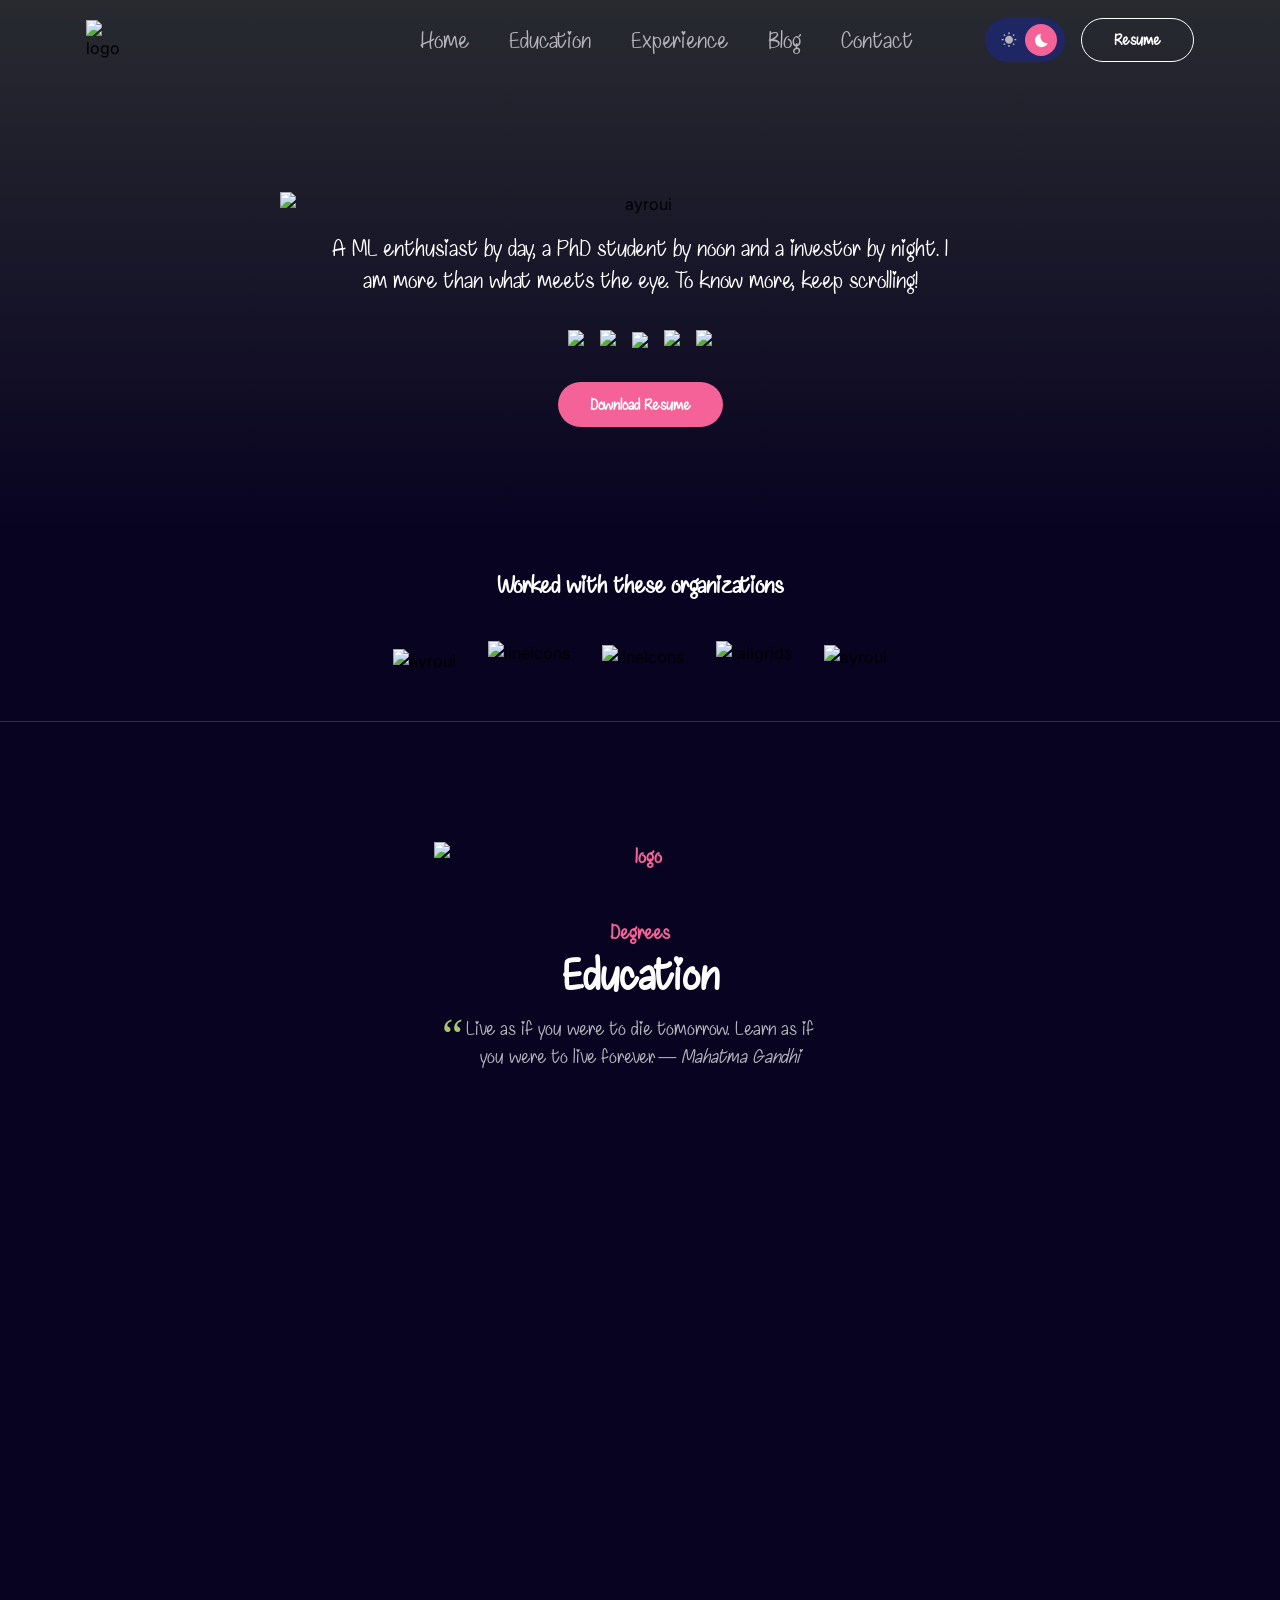
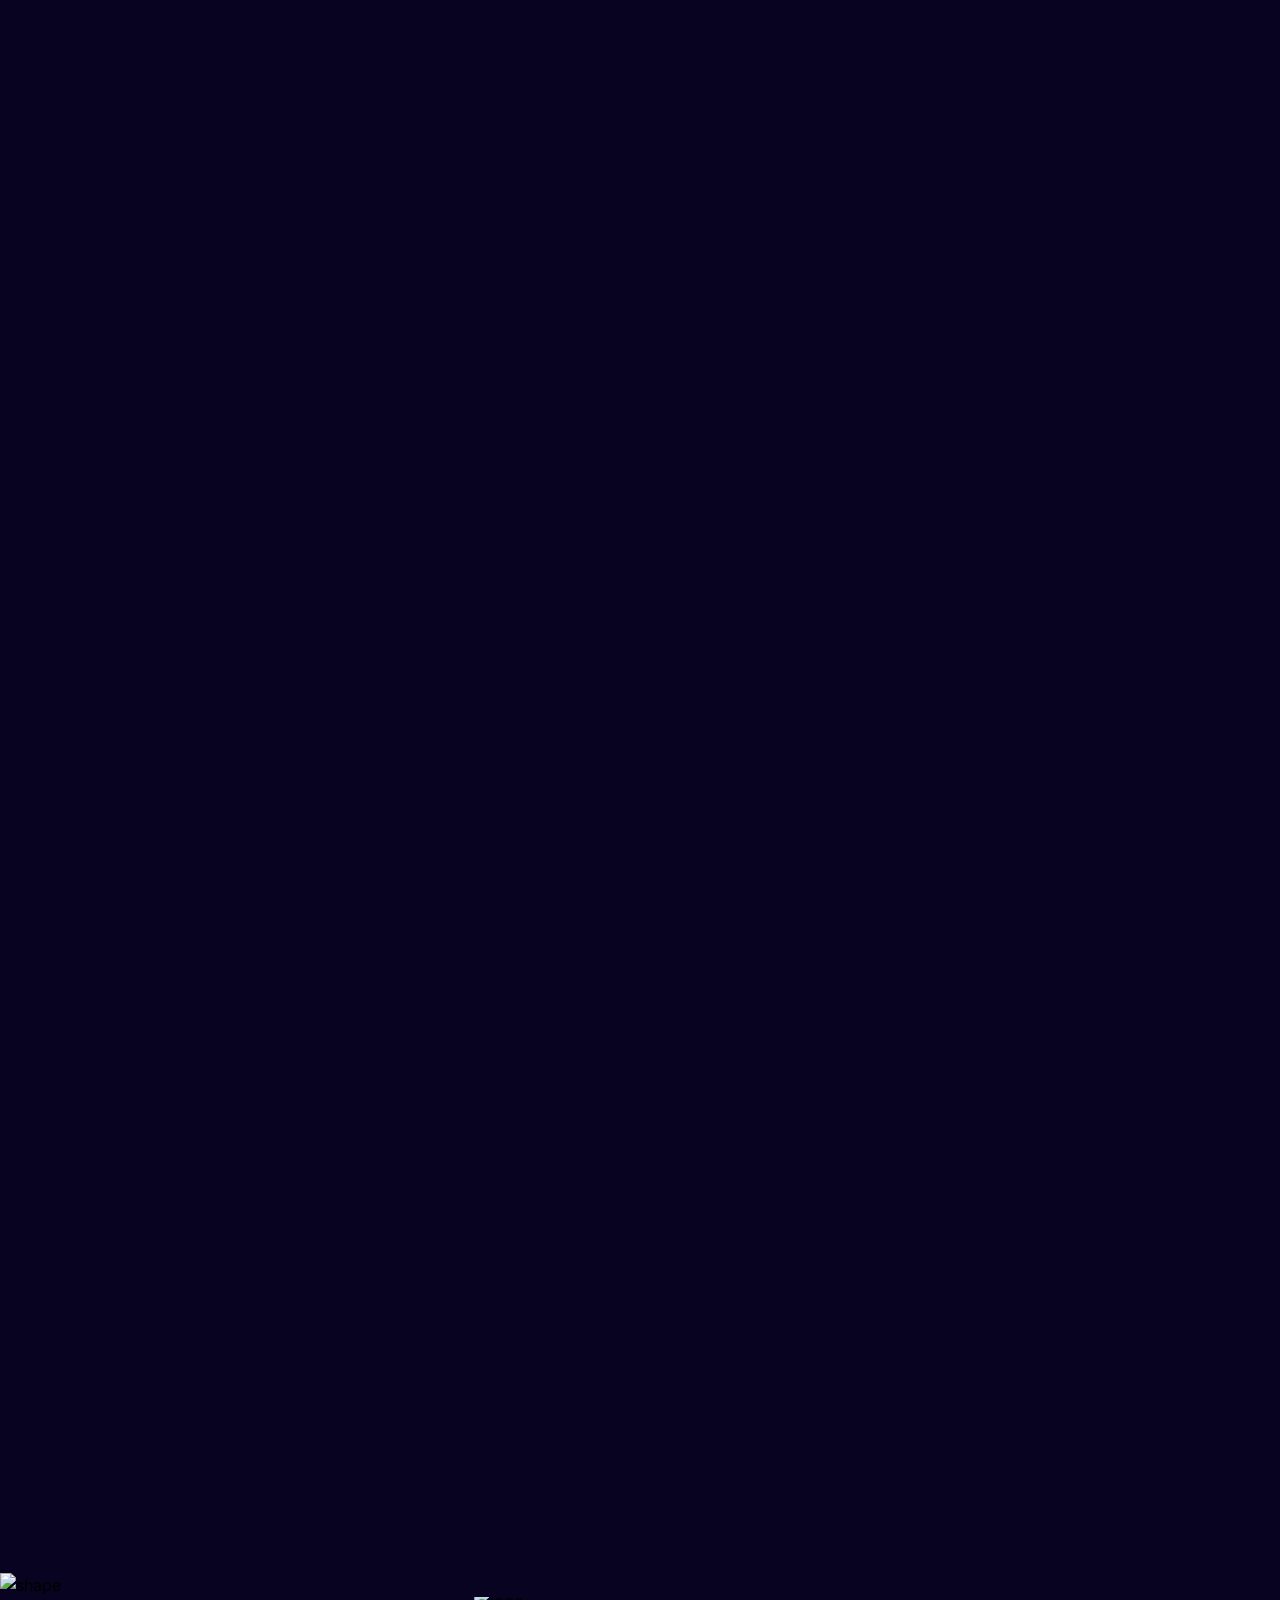
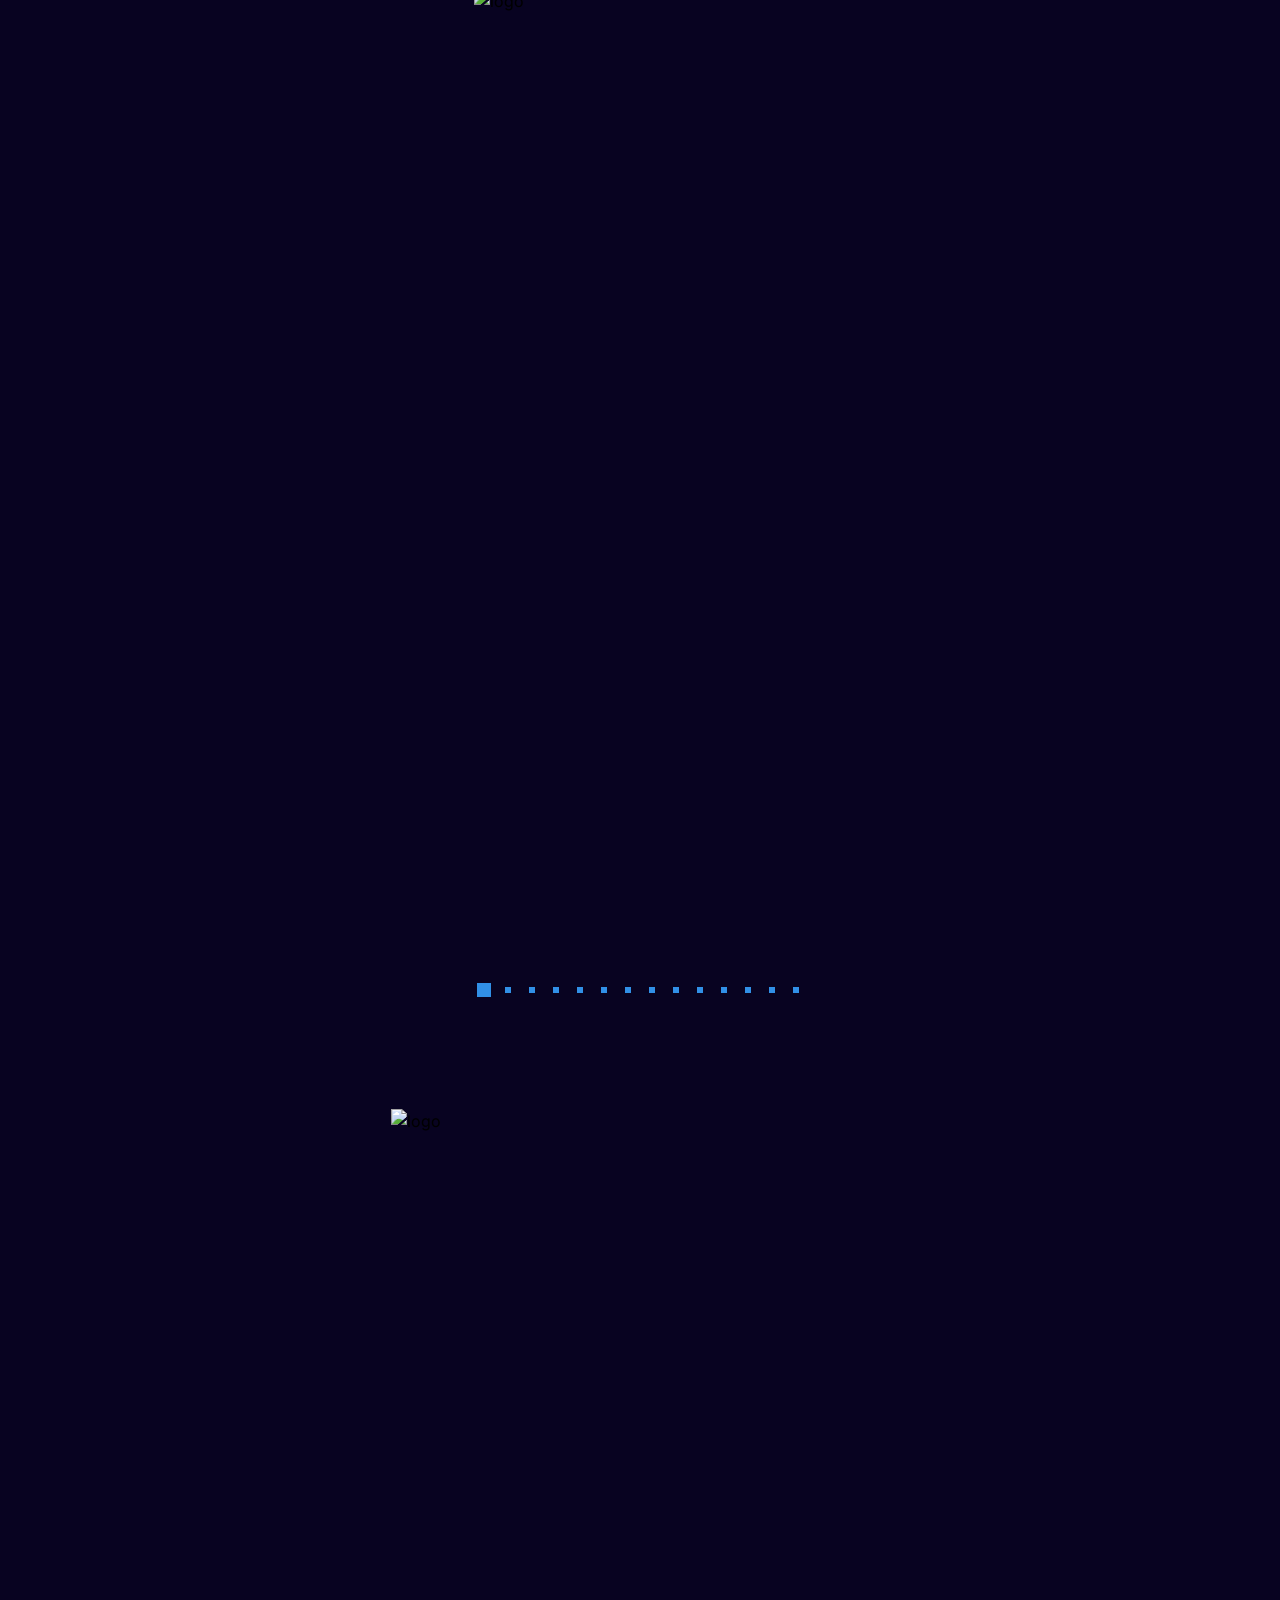
==== index.html @ 961564e0 "Add files via upload" ====
<!DOCTYPE html>
<html lang="en" class="a0">
  <head>
    <meta charset="UTF-8" />
    <meta http-equiv="X-UA-Compatible" content="IE=edge" />
    <meta name="viewport" content="width=device-width, initial-scale=1.0" />
    <title> Rushabh's Portfolio </title>
    <link rel="shortcut icon" href="images/logo/avatar.png" sizes="192x192" type="image/png" />
    <!-- ===== CSS Files ===== -->
    <link rel="stylesheet" href="css/glightbox.min.css" />
    <link rel="stylesheet" href="css/animate.css" />
    <link rel="stylesheet" href="css/apexcharts.css" />
    <link rel="stylesheet" href="css/tailwind.css" />
    <link rel="stylesheet" href="css/owl.carousel.min.css">
    <link rel="stylesheet" href="css/owl.theme.default.min.css">
    <!-- ===== Alpine JS ===== -->
    <script src="https://ajax.googleapis.com/ajax/libs/jquery/3.2.1/jquery.min.js"></script>
    <script defer src="./js/alpine.min.js"></script>
    <script src="js/wow.min.js"></script>
    <script type="text/javascript" src="js/readmore.min.js"></script>
    <script src="./js/owl.carousel.min.js"></script>
    <script>
      // ===== wow js
      new WOW().init();
    </script>
  </head>
  <body x-data="
      {
        scrolledFromTop: false
      }
    " x-init="window.pageYOffset >= 50 ? scrolledFromTop = true : scrolledFromTop = false" @scroll.window="window.pageYOffset >= 50 ? scrolledFromTop = true : scrolledFromTop = false" class="a1 dark:a2">
    <!-- ===== Header start ===== -->
    <header x-data="
        {
          navbarOpen: false,
          dropdownOpen: false
        }
      " :class="scrolledFromTop ? 'a3p dark:a2 a4 dark:a4 a5 a6 ' : ' a7 dark:a7' " class="a8 a9 aa ab ac ad">
      <div class="ae">
        <div class="af ag aa ac ah">
          <div class="aj ak">
            <a href="index.html" :class="scrolledFromTop && '!al lg:!am' " class="an ab a2h lg:aW">
              <img src="images/logo/logo-light.svg" alt="logo" class="ab dark:ao" />
              <img src="images/logo/logo-dark.svg" alt="logo" class="ao ab dark:an" />
            </a>
          </div>
          <div class="aa ab ac ap ak">
            <div>
              <button @click="navbarOpen = !navbarOpen" :class="navbarOpen && 'navbarTogglerActive' " id="navbarToggler" class="aq ar as/2 an at/2 au av aw[6px] ax focus:ay lg:ao">
                <span :class="navbarOpen && 'az aA[7px]' " class="af aB[6px] an aC[2px] aD[30px] a2 dark:a1"></span>
                <span :class="navbarOpen && 'aE' " class="af aB[6px] an aC[2px] aD[30px] a2 dark:a1"></span>
                <span :class="navbarOpen && 'aA[-8px] aF[135deg]' " class="af aB[6px] an aC[2px] aD[30px] a2 dark:a1"></span>
              </button>
              <nav :class="!navbarOpen && 'ao' " id="navbarCollapse" class="aq ar aG ab aH[250px] au a1 al aI aJ dark:a2 lg:aK lg:an lg:ab lg:aj lg:a7 lg:aL lg:aM dark:lg:a7">
                <ul class="aN lg:aa">
                  <li>
                    <a href="#home" class="a3q scroll-menu aa am a2B aQ  hover:aR dark:aS dark:hover:aR lg:aU lg:aV lg:aW xl:aX 2xl:aY"> Home </a>
                  </li>
                  <li>
                    <a href="#education" class="a3q scroll-menu aa am a2B aQ hover:aR dark:aS dark:hover:aR lg:aU lg:aV lg:aW xl:aX 2xl:aY"> Education </a>
                  </li>
                  <li>
                    <a href="#experience" class="a3q scroll-menu aa am a2B aQ hover:aR dark:aS dark:hover:aR lg:aU lg:aV lg:aW xl:aX 2xl:aY"> Experience </a>
                  </li>
                  <li>
                    <a href="https://rushabh.info/" onclick="window.open('https://rushabh.info/react-blog-github')" class="a3q scroll-menu aa am a2B aQ hover:aR dark:aS dark:hover:aR lg:aU lg:aV lg:aW xl:aX 2xl:aY"> Blog </a>
                  </li>
                  <li>
                    <a href="#contact" class="a3q scroll-menu aa am a2B aQ hover:aR dark:aS dark:hover:aR lg:aU lg:aV lg:aW xl:aX 2xl:aY"> Contact </a>
                  </li>
                </ul>
              </nav>
            </div>
            <div class="aa ap a1l lg:a1m xl:a1n 2xl:a1o">
              <div class="a1p">
                <label for="darkToggler" class="aa a1q a1r a1s ac a1t a1u a1v dark:a1w[#1E2763]">
                  <input type="checkbox" name="darkToggler" id="darkToggler" class="a1x" aria-label="darkToggler" />
                  <span class="aa a1y a1z ac a1t a1u a1A aT dark:a7 dark:aS">
                    <svg width="16" height="16" viewBox="0 0 16 16" class="a1B">
                      <path d="M4.50663 3.2267L3.30663 2.03337L2.36663 2.97337L3.55996 4.1667L4.50663 3.2267ZM2.66663 7.00003H0.666626V8.33337H2.66663V7.00003ZM8.66663 0.366699H7.33329V2.33337H8.66663V0.366699ZM13.6333 2.97337L12.6933 2.03337L11.5 3.2267L12.44 4.1667L13.6333 2.97337ZM11.4933 12.1067L12.6866 13.3067L13.6266 12.3667L12.4266 11.1734L11.4933 12.1067ZM13.3333 7.00003V8.33337H15.3333V7.00003H13.3333ZM7.99996 3.6667C5.79329 3.6667 3.99996 5.46003 3.99996 7.6667C3.99996 9.87337 5.79329 11.6667 7.99996 11.6667C10.2066 11.6667 12 9.87337 12 7.6667C12 5.46003 10.2066 3.6667 7.99996 3.6667ZM7.33329 14.9667H8.66663V13H7.33329V14.9667ZM2.36663 12.36L3.30663 13.3L4.49996 12.1L3.55996 11.16L2.36663 12.36Z" />
                    </svg>
                  </span>
                  <span class="aa a1y a1z ac a1t a1u a7 aQ dark:a1A dark:aT">
                    <svg width="13" height="15" viewBox="0 0 13 15" class="a1B">
                      <path d="M10.6111 12.855C11.591 12.1394 12.3151 11.1979 12.7723 10.1623C10.4824 10.4065 8.1342 9.46314 6.67948 7.47109C5.22476 5.47905 5.04093 2.95516 5.97054 0.848179C4.84491 0.968503 3.72768 1.37162 2.74781 2.08719C-0.224105 4.25747 -0.874706 8.43084 1.29558 11.4028C3.46586 14.3747 7.63923 15.0253 10.6111 12.855Z" />
                    </svg>
                  </span>
                </label>
              </div>
              <div class="ao sm:aa">
                <a href="images/resume/resume.pdf" target="_blank" class="a3q aa ac a1t a1u a1C a1D aw[9px] a1E a1F aP aQ a1G hover:a1H hover:a1A hover:aT dark:a1I dark:aT dark:hover:a1 dark:hover:aR lg:px-4 2xl:px-8"> Resume </a>
              </div>
            </div>
          </div>
        </div>
      </div>
    </header>
    <!-- ===== Header end ===== -->
    <!-- ===== Hero Section start ===== -->
    <section id="home" class="a3p dark:a2 af a2E a3r a3s">
      <div class="ae">
        <div class="ag aa a1L">
          <div class="ab ak">
            <div class="a3t aH[720px] a2G">
              <img src="images/logo/hero1-dark.svg" alt="ayroui" class="floating  ao dark:an" />
              <img src="images/logo/hero1-dark.svg" alt="ayroui" class="floating dark:ao" />
              <h1 class="a1N a2o a1P a2p a1k dark:aT md:a2Q[45px]"></h1>
              <p class="a3q a3t a1N aH[620px] a2B a1R aQ dark:aT"> A ML enthusiast by day, a PhD student by noon and a investor by night. I am more than what meets the eye. To know more, keep scrolling! </p>
              <div class="a3u a1W aa a1L ac a1t sm:a3v">
                <div class="aZ af a3w a3x sm:a3y">
                  <a href="https://twitter.com/rushabhpatel5" class="aV a1c" name="social icon" aria-label="social icon">
                    <img src="images/social/twitter.svg">
                  </a>
                </div>
                <div class="aZ af a3w a3x sm:a3y">
                  <a href="https://www.linkedin.com/in/rushabhpatel5/" class="aV a1c" name="social icon" aria-label="social icon">
                    <img src="images/social/linkedin.svg">
                  </a>
                </div>
                <div class="aZ af a3w a3x sm:a3y">
                  <a href="https://github.com/rushabh31" name="social icon" aria-label="social icon">
                    <img src="images/social/github.svg">
                  </a>
                </div>
                <div class="aZ af a3w a3x sm:a3y">
                  <a href="mailto:rushabh.patel5@gmail.com" class="aV a1c" name="social icon" aria-label="social icon">
                    <img src="images/social/gmail.svg">
                  </a>
                </div>
                <div class="aZ af a3w a3x sm:a3y">
                  <a href="https://stackoverflow.com/users/7120667/rushabh-patel" class="aV a1c" name="social icon" aria-label="social icon">
                    <img src="images/social/stackoverflow.svg">
                  </a>
                </div>
              </div>
              <div class="a1t">
                <a href="images/resume/resume.pdf" target="_blank" class="a3q a1u a1A a22 a1E a1F aP aT hover:a2X dark:hover:bg-opacity-90"> Download Resume </a>
              </div>
            </div>
          </div>
        </div>
      </div>
      <div class="aq a8 a1a a2Z a2w ab a3z" style="
          background-image: linear-gradient(
            180deg,
            #a8c66b 0%,
            rgba(62, 125, 255, 0) 100%
          );
        "></div>
      <img src="images/shapes/hero-shape-light-1.svg" alt="" class="aq a1a a8 a2Z dark:ao" />
      <img src="images/shapes/hero-shape-dark-1.svg" alt="" class="aq a1a a8 a2Z" />
      <img src="images/shapes/hero-shape-light-2.svg" alt="" class="aq a19 a8 a2Z dark:ao" />
      <img src="images/shapes/hero-shape-dark-2.svg" alt="" class="aq a19 a8 a2Z" />
    </section>
    <!-- ===== Hero Section end ===== -->
    <!-- ===== Brands Section start ===== -->
    <section class="a3p dark:a2">
      <div class="ae">
        <div class="wow fadeInUp a3A dark:a2l[#2D2C4A]" data-wow-delay="0s">
          <h2 class="a3q a1W a2G a2B a1P a1k dark:aT sm:a2B"> Worked with these organizations </h2>
          <div class="ag aa a1L ac a1t">
            <div class="ak">
              <a href="https://evolutioniq.com/" target="_blank" rel="nofollow noopenner" class="a1W aa aH[170px] a1t">
                <img src="images/brands/eiq.png" alt="ayroui" class="a3t ao a3B a2G dark:an" />
                <img src="images/brands/eiq.png" alt="ayroui" class="a3t a3B a2G dark:ao" />
              </a>
            </div>
            <div class="ak">
              <a href="https://att.com" target="_blank" rel="nofollow noopenner" class="a1W aa aH[170px] a1t">
                <img src="images/brands/att-dark.png" alt="lineicons" class="a3t ao a32 a2G dark:an" />
                <img src="images/brands/att-light.svg" alt="lineicons" class="a3t a32 a2G dark:ao" />
              </a>
            </div>
            <div class="ak">
              <a href="https://chop.edu" target="_blank" rel="nofollow noopenner" class="a1W aa aH[170px] a1t">
                <img src="images/brands/chop.png" alt="lineicons" class="a3t ao a1y a2G dark:an" />
                <img src="images/brands/chop.png" alt="lineicons" class="a3t a1y a2G dark:ao" />
              </a>
            </div>
            <div class="ak">
              <a href="https://vnshealth.org" target="_blank" rel="nofollow noopenner" class="a1W aa aH[170px] a1t">
                <img src="images/brands/VNS-Health-Logo-dark.png" alt="tailgrids" class="a3t ao a32 a2G dark:an" />
                <img src="images/brands/VNS-Health-Logo-light.png" alt="tailgrids" class="a3t a1y a2G dark:ao" />
              </a>
            </div>
            <div class="ak">
              <a href="https://jvion.com" target="_blank" rel="nofollow noopenner" class="a1W aa aH[170px] a1t">
                <img src="images/brands/jvion-logo.png" alt="ayroui" class="a3t ao a1y a2G dark:an" />
                <img src="images/brands/jvion-logo.png" alt="ayroui" class="a3t a1y a2G dark:ao" />
              </a>
            </div>
          </div>
        </div>
      </div>
    </section>
    <!-- ===== Brands Section end ===== -->
    <!-- ===== Team Section start ===== -->
    <section id="education" class="a3p dark:a2 a36 a2l[#F3F4F4] a1J[120px] a1T dark:a2l[#2D2C4A]">
      <div class="ae">
        <div class="wow fadeInUp a3t a3C aH[590px] a2G md:a30" data-wow-delay="0s">
          <span class="a3q a2d aO a1P aR sm:a1O">
            <div style="width:100%; height:100%">
              <img style="margin-left: auto;
          margin-right: auto; margin-bottom: 3rem;
          display: block;" src="images/education/hat.svg" alt="logo" class="floating" width="70%" />
            </div> Degrees
          </span>
          <h2 class="a3q a2d a2o a1P a2p aR dark:aT md:a2Q[45px]"> Education </h2>
          <blockquote>
            <p class="a3q a1O a1R aQ dark:aS"> Live as if you were to die tomorrow. Learn as if you were to live forever. <i> — Mahatma Gandhi</i>
            </p>
          </blockquote>
        </div>
        <div class="ag aa a1L">
          <div class="ab ak sm:a1M lg:a1M/3">
            <div class="a3D  aZ wow fadeInUp a1W au a3E a21 a1v a1f a2G a1G a1H dark:a3F dark:a3" data-wow-delay="0s">
              <div class="a2a a2c a1i" style="display: inline-block;
                width: 130px;
                height: 130px;
                background: url(https://licensing.auburn.edu/wp-content/uploads/2020/02/Seal1.jpg);
                background-position: 50% 50%;
                background-size: cover;
                border-radius: 50%;"></div>
              <div>
                <h3 class="a3q a2s a1O aP a1k dark:aT"> Auburn University, Alabama </h3>
                <p class="a3q a2d aO a1R aQ dark:aS"> Ph.D in Computer Science <br> (2020 - Present) </p>
                <br>
                <div class="a1N aa ac a1t a3G">
                  <a href="https://twitter.com/AuburnU" class="a2Q[#B6BFC9] hover:aR dark:aT dark:hover:aR" name="social-link" aria-label="social-link">
                    <svg width="20" height="20" viewBox="0 0 20 20" class="a1B">
                      <path d="M18.7168 4.99998C18.0751 5.29165 17.3834 5.48331 16.6668 5.57498C17.4001 5.13331 17.9668 4.43331 18.2334 3.59165C17.5418 4.00831 16.7751 4.29998 15.9668 4.46665C15.3084 3.74998 14.3834 3.33331 13.3334 3.33331C11.3751 3.33331 9.77511 4.93331 9.77511 6.90831C9.77511 7.19165 9.80845 7.46665 9.86678 7.72498C6.90011 7.57498 4.25845 6.14998 2.50011 3.99165C2.19178 4.51665 2.01678 5.13331 2.01678 5.78331C2.01678 7.02498 2.64178 8.12498 3.60845 8.74998C3.01678 8.74998 2.46678 8.58331 1.98345 8.33331C1.98345 8.33331 1.98345 8.33331 1.98345 8.35831C1.98345 10.0916 3.21678 11.5416 4.85011 11.8666C4.55011 11.95 4.23345 11.9916 3.90845 11.9916C3.68345 11.9916 3.45845 11.9666 3.24178 11.925C3.69178 13.3333 5.00011 14.3833 6.57511 14.4083C5.35845 15.375 3.81678 15.9416 2.13345 15.9416C1.85011 15.9416 1.56678 15.925 1.28345 15.8916C2.86678 16.9083 4.75011 17.5 6.76678 17.5C13.3334 17.5 16.9418 12.05 16.9418 7.32498C16.9418 7.16665 16.9418 7.01665 16.9334 6.85831C17.6334 6.35831 18.2334 5.72498 18.7168 4.99998Z" />
                    </svg>
                  </a>
                  <a href="https://www.linkedin.com/school/auburn-university/" class="a2Q[#B6BFC9] hover:aR dark:aT dark:hover:aR" name="social-link" aria-label="social-link">
                    <svg width="20" height="20" viewBox="0 0 20 20" class="a1B">
                      <path d="M15.8333 2.5C16.2754 2.5 16.6993 2.67559 17.0118 2.98816C17.3244 3.30072 17.5 3.72464 17.5 4.16667V15.8333C17.5 16.2754 17.3244 16.6993 17.0118 17.0118C16.6993 17.3244 16.2754 17.5 15.8333 17.5H4.16667C3.72464 17.5 3.30072 17.3244 2.98816 17.0118C2.67559 16.6993 2.5 16.2754 2.5 15.8333V4.16667C2.5 3.72464 2.67559 3.30072 2.98816 2.98816C3.30072 2.67559 3.72464 2.5 4.16667 2.5H15.8333ZM15.4167 15.4167V11C15.4167 10.2795 15.1304 9.5885 14.621 9.07903C14.1115 8.56955 13.4205 8.28333 12.7 8.28333C11.9917 8.28333 11.1667 8.71667 10.7667 9.36667V8.44167H8.44167V15.4167H10.7667V11.3083C10.7667 10.6667 11.2833 10.1417 11.925 10.1417C12.2344 10.1417 12.5312 10.2646 12.75 10.4834C12.9688 10.7022 13.0917 10.9989 13.0917 11.3083V15.4167H15.4167ZM5.73333 7.13333C6.10464 7.13333 6.46073 6.98583 6.72328 6.72328C6.98583 6.46073 7.13333 6.10464 7.13333 5.73333C7.13333 4.95833 6.50833 4.325 5.73333 4.325C5.35982 4.325 5.0016 4.47338 4.73749 4.73749C4.47338 5.0016 4.325 5.35982 4.325 5.73333C4.325 6.50833 4.95833 7.13333 5.73333 7.13333ZM6.89167 15.4167V8.44167H4.58333V15.4167H6.89167Z" />
                    </svg>
                  </a>
                  <a href="https://www.auburn.edu/" class="a2Q[#B6BFC9] hover:aR dark:aT dark:hover:aR" name="social-link" aria-label="social-link">
                    <?xml version="1.0" encoding="utf-8"?>
                    <!-- Generator: Adobe Illustrator 22.0.1, SVG Export Plug-In . SVG Version: 6.00 Build 0)  -->
                    <svg class="a1B" width="20" height="20" version="1.1" id="lni_lni-website" xmlns="http://www.w3.org/2000/svg" xmlns:xlink="http://www.w3.org/1999/xlink" x="0px" y="0px" viewBox="0 0 64 64" style="enable-background:new 0 0 64 64;" xml:space="preserve">
                      <g>
                        <path d="M20.5,19.4l-1.2,2.4l-1-2c-0.3-0.7-1-1.1-1.8-1.1s-1.5,0.4-1.8,1.1l-1,2l-1.2-2.4c-0.4-0.9-1.5-1.2-2.3-0.8
                      c-0.9,0.4-1.2,1.5-0.8,2.3l2.5,5.1c0.3,0.7,1,1.1,1.8,1.1c0.8,0,1.5-0.4,1.8-1.1l1-2l1,2c0.3,0.7,1,1.1,1.8,1.1
                      c0.8,0,1.5-0.4,1.8-1.1l2.5-5.1c0.4-0.9,0.1-1.9-0.8-2.3C22,18.1,20.9,18.5,20.5,19.4z" />
                        <path d="M38.3,18.6c-0.9-0.4-1.9-0.1-2.3,0.8l-1.2,2.4l-1-2c-0.3-0.7-1-1.1-1.8-1.1c-0.8,0-1.5,0.4-1.8,1.1l-1,2L28,19.4
                      c-0.4-0.9-1.5-1.2-2.3-0.8c-0.9,0.4-1.2,1.5-0.8,2.3l2.5,5.1c0.3,0.7,1,1.1,1.8,1.1c0.8,0,1.5-0.4,1.8-1.1l1-2l1,2
                      c0.3,0.7,1,1.1,1.8,1.1c0,0,0,0,0,0c0.8,0,1.5-0.4,1.8-1.1l2.5-5.1C39.6,20.1,39.2,19,38.3,18.6z" />
                        <path d="M46.5,26l1-2l1,2c0.3,0.7,1,1.1,1.8,1.1s1.5-0.4,1.8-1.1l2.5-5.1c0.4-0.9,0.1-1.9-0.8-2.3c-0.9-0.4-1.9-0.1-2.3,0.8
                      l-1.2,2.4l-1-2c-0.3-0.7-1-1.1-1.8-1.1c-0.8,0-1.5,0.4-1.8,1.1l-1,2l-1.2-2.4c-0.4-0.9-1.5-1.2-2.3-0.8c-0.9,0.4-1.2,1.5-0.8,2.3
                      l2.5,5.1c0.3,0.7,1,1.1,1.8,1.1C45.5,27.2,46.2,26.7,46.5,26z" />
                        <path d="M58.4,7.8H5.6c-2.4,0-4.3,2-4.3,4.4v21.2c0,2.4,1.9,4.4,4.3,4.4h31.7c1,0,1.8-0.8,1.8-1.8s-0.8-1.8-1.8-1.8H5.6
                      c-0.4,0-0.8-0.4-0.8-0.9V12.2c0-0.5,0.4-0.9,0.8-0.9h52.9c0.4,0,0.8,0.4,0.8,0.9v21.2c0,0.5-0.4,0.9-0.9,0.9c-1,0-1.8,0.8-1.8,1.8
                      s0.8,1.8,1.8,1.8c2.4,0,4.4-2,4.4-4.4V12.2C62.8,9.8,60.8,7.8,58.4,7.8z" />
                        <path d="M61.1,44.3L47,37.2c-1-0.5-2.1-0.4-2.9,0.4c-0.7,0.7-0.9,1.9-0.4,2.9l7.1,14.1c0.5,1,1.5,1.6,2.5,1.6c0,0,0,0,0.1,0
                      c0.9,0,1.7-0.6,2.1-1.4l1.8-4.1l4.1-1.8c0.8-0.4,1.4-1.2,1.4-2.1C62.7,45.8,62.1,44.8,61.1,44.3z M54.6,48.1l-1.5,3.3l-4.8-9.6
                      l9.6,4.8L54.6,48.1z" />
                      </g>
                    </svg>
                  </a>
                </div>
              </div>
            </div>
          </div>
          <div class="ab ak sm:a1M lg:a1M/3">
            <div class="a3D  aZ wow fadeInUp a1W au a3E a21 a1v a1f a2G a1G a1H dark:a3F dark:a3" data-wow-delay="0s">
              <div class="a2a a2c a1i" style="display: inline-block;
                  width: 130px;
                  height: 130px;
                  background: url(https://upload.wikimedia.org/wikipedia/commons/thumb/a/af/University_of_Illinois_seal.svg/1200px-University_of_Illinois_seal.svg.png);
                  background-position: 50% 50%;
                  background-size: cover;
                  border-radius: 50%;"></div>
              <div>
                <h3 class="a3q a2s a1O aP a1k dark:aT"> University of Illinois, Springfield IL </h3>
                <p class="a3q a2d aO a1R aQ dark:aS"> MS in Computer Science <br> (Jan 2016 - May 2017) </p>
                <br>
                <div class="a1N aa ac a1t a3G">
                  <a href="https://twitter.com/UISedu" class="a2Q[#B6BFC9] hover:aR dark:aT dark:hover:aR" name="social-link" aria-label="social-link">
                    <svg width="20" height="20" viewBox="0 0 20 20" class="a1B">
                      <path d="M18.7168 4.99998C18.0751 5.29165 17.3834 5.48331 16.6668 5.57498C17.4001 5.13331 17.9668 4.43331 18.2334 3.59165C17.5418 4.00831 16.7751 4.29998 15.9668 4.46665C15.3084 3.74998 14.3834 3.33331 13.3334 3.33331C11.3751 3.33331 9.77511 4.93331 9.77511 6.90831C9.77511 7.19165 9.80845 7.46665 9.86678 7.72498C6.90011 7.57498 4.25845 6.14998 2.50011 3.99165C2.19178 4.51665 2.01678 5.13331 2.01678 5.78331C2.01678 7.02498 2.64178 8.12498 3.60845 8.74998C3.01678 8.74998 2.46678 8.58331 1.98345 8.33331C1.98345 8.33331 1.98345 8.33331 1.98345 8.35831C1.98345 10.0916 3.21678 11.5416 4.85011 11.8666C4.55011 11.95 4.23345 11.9916 3.90845 11.9916C3.68345 11.9916 3.45845 11.9666 3.24178 11.925C3.69178 13.3333 5.00011 14.3833 6.57511 14.4083C5.35845 15.375 3.81678 15.9416 2.13345 15.9416C1.85011 15.9416 1.56678 15.925 1.28345 15.8916C2.86678 16.9083 4.75011 17.5 6.76678 17.5C13.3334 17.5 16.9418 12.05 16.9418 7.32498C16.9418 7.16665 16.9418 7.01665 16.9334 6.85831C17.6334 6.35831 18.2334 5.72498 18.7168 4.99998Z" />
                    </svg>
                  </a>
                  <a href="https://www.linkedin.com/school/university-of-illinois-at-springfield/" class="a2Q[#B6BFC9] hover:aR dark:aT dark:hover:aR" name="social-link" aria-label="social-link">
                    <svg width="20" height="20" viewBox="0 0 20 20" class="a1B">
                      <path d="M15.8333 2.5C16.2754 2.5 16.6993 2.67559 17.0118 2.98816C17.3244 3.30072 17.5 3.72464 17.5 4.16667V15.8333C17.5 16.2754 17.3244 16.6993 17.0118 17.0118C16.6993 17.3244 16.2754 17.5 15.8333 17.5H4.16667C3.72464 17.5 3.30072 17.3244 2.98816 17.0118C2.67559 16.6993 2.5 16.2754 2.5 15.8333V4.16667C2.5 3.72464 2.67559 3.30072 2.98816 2.98816C3.30072 2.67559 3.72464 2.5 4.16667 2.5H15.8333ZM15.4167 15.4167V11C15.4167 10.2795 15.1304 9.5885 14.621 9.07903C14.1115 8.56955 13.4205 8.28333 12.7 8.28333C11.9917 8.28333 11.1667 8.71667 10.7667 9.36667V8.44167H8.44167V15.4167H10.7667V11.3083C10.7667 10.6667 11.2833 10.1417 11.925 10.1417C12.2344 10.1417 12.5312 10.2646 12.75 10.4834C12.9688 10.7022 13.0917 10.9989 13.0917 11.3083V15.4167H15.4167ZM5.73333 7.13333C6.10464 7.13333 6.46073 6.98583 6.72328 6.72328C6.98583 6.46073 7.13333 6.10464 7.13333 5.73333C7.13333 4.95833 6.50833 4.325 5.73333 4.325C5.35982 4.325 5.0016 4.47338 4.73749 4.73749C4.47338 5.0016 4.325 5.35982 4.325 5.73333C4.325 6.50833 4.95833 7.13333 5.73333 7.13333ZM6.89167 15.4167V8.44167H4.58333V15.4167H6.89167Z" />
                    </svg>
                  </a>
                  <a href="https://www.uis.edu/" class="a2Q[#B6BFC9] hover:aR dark:aT dark:hover:aR" name="social-link" aria-label="social-link">
                    <?xml version="1.0" encoding="utf-8"?>
                    <!-- Generator: Adobe Illustrator 22.0.1, SVG Export Plug-In . SVG Version: 6.00 Build 0)  -->
                    <svg class="a1B" width="20" height="20" version="1.1" id="lni_lni-website" xmlns="http://www.w3.org/2000/svg" xmlns:xlink="http://www.w3.org/1999/xlink" x="0px" y="0px" viewBox="0 0 64 64" style="enable-background:new 0 0 64 64;" xml:space="preserve">
                      <g>
                        <path d="M20.5,19.4l-1.2,2.4l-1-2c-0.3-0.7-1-1.1-1.8-1.1s-1.5,0.4-1.8,1.1l-1,2l-1.2-2.4c-0.4-0.9-1.5-1.2-2.3-0.8
                      c-0.9,0.4-1.2,1.5-0.8,2.3l2.5,5.1c0.3,0.7,1,1.1,1.8,1.1c0.8,0,1.5-0.4,1.8-1.1l1-2l1,2c0.3,0.7,1,1.1,1.8,1.1
                      c0.8,0,1.5-0.4,1.8-1.1l2.5-5.1c0.4-0.9,0.1-1.9-0.8-2.3C22,18.1,20.9,18.5,20.5,19.4z" />
                        <path d="M38.3,18.6c-0.9-0.4-1.9-0.1-2.3,0.8l-1.2,2.4l-1-2c-0.3-0.7-1-1.1-1.8-1.1c-0.8,0-1.5,0.4-1.8,1.1l-1,2L28,19.4
                      c-0.4-0.9-1.5-1.2-2.3-0.8c-0.9,0.4-1.2,1.5-0.8,2.3l2.5,5.1c0.3,0.7,1,1.1,1.8,1.1c0.8,0,1.5-0.4,1.8-1.1l1-2l1,2
                      c0.3,0.7,1,1.1,1.8,1.1c0,0,0,0,0,0c0.8,0,1.5-0.4,1.8-1.1l2.5-5.1C39.6,20.1,39.2,19,38.3,18.6z" />
                        <path d="M46.5,26l1-2l1,2c0.3,0.7,1,1.1,1.8,1.1s1.5-0.4,1.8-1.1l2.5-5.1c0.4-0.9,0.1-1.9-0.8-2.3c-0.9-0.4-1.9-0.1-2.3,0.8
                      l-1.2,2.4l-1-2c-0.3-0.7-1-1.1-1.8-1.1c-0.8,0-1.5,0.4-1.8,1.1l-1,2l-1.2-2.4c-0.4-0.9-1.5-1.2-2.3-0.8c-0.9,0.4-1.2,1.5-0.8,2.3
                      l2.5,5.1c0.3,0.7,1,1.1,1.8,1.1C45.5,27.2,46.2,26.7,46.5,26z" />
                        <path d="M58.4,7.8H5.6c-2.4,0-4.3,2-4.3,4.4v21.2c0,2.4,1.9,4.4,4.3,4.4h31.7c1,0,1.8-0.8,1.8-1.8s-0.8-1.8-1.8-1.8H5.6
                      c-0.4,0-0.8-0.4-0.8-0.9V12.2c0-0.5,0.4-0.9,0.8-0.9h52.9c0.4,0,0.8,0.4,0.8,0.9v21.2c0,0.5-0.4,0.9-0.9,0.9c-1,0-1.8,0.8-1.8,1.8
                      s0.8,1.8,1.8,1.8c2.4,0,4.4-2,4.4-4.4V12.2C62.8,9.8,60.8,7.8,58.4,7.8z" />
                        <path d="M61.1,44.3L47,37.2c-1-0.5-2.1-0.4-2.9,0.4c-0.7,0.7-0.9,1.9-0.4,2.9l7.1,14.1c0.5,1,1.5,1.6,2.5,1.6c0,0,0,0,0.1,0
                      c0.9,0,1.7-0.6,2.1-1.4l1.8-4.1l4.1-1.8c0.8-0.4,1.4-1.2,1.4-2.1C62.7,45.8,62.1,44.8,61.1,44.3z M54.6,48.1l-1.5,3.3l-4.8-9.6
                      l9.6,4.8L54.6,48.1z" />
                      </g>
                    </svg>
                  </a>
                </div>
              </div>
            </div>
          </div>
          <div class="ab ak sm:a1M lg:a1M/3">
            <div class="a3D  aZ wow fadeInUp a1W au a3E a21 a1v a1f a2G a1G a1H dark:a3F dark:a3" data-wow-delay="0s">
              <div class="a2a a2c a1i" style="display: inline-block;
                  width: 130px;
                  height: 130px;
                  background: url(images/education/siu.png);
                  background-color: #ffffff;
                  background-position: 50% 50%;
                  background-size: cover;
                  border-radius: 50%;"></div>
              <div>
                <h3 class="a3q a2s a1O aP a1k dark:aT"> SIT, Pune, India </h3>
                <p class="a3q a2d aO a1R aQ dark:aS"> B.Tech in Computer Science <br> (July 2011 - May 2015) </p>
                <br>
                <div class="a1N aa ac a1t a3G">
                  <a href="https://twitter.com/symbiosistweets" class="a2Q[#B6BFC9] hover:aR dark:aT dark:hover:aR" name="social-link" aria-label="social-link">
                    <svg width="20" height="20" viewBox="0 0 20 20" class="a1B">
                      <path d="M18.7168 4.99998C18.0751 5.29165 17.3834 5.48331 16.6668 5.57498C17.4001 5.13331 17.9668 4.43331 18.2334 3.59165C17.5418 4.00831 16.7751 4.29998 15.9668 4.46665C15.3084 3.74998 14.3834 3.33331 13.3334 3.33331C11.3751 3.33331 9.77511 4.93331 9.77511 6.90831C9.77511 7.19165 9.80845 7.46665 9.86678 7.72498C6.90011 7.57498 4.25845 6.14998 2.50011 3.99165C2.19178 4.51665 2.01678 5.13331 2.01678 5.78331C2.01678 7.02498 2.64178 8.12498 3.60845 8.74998C3.01678 8.74998 2.46678 8.58331 1.98345 8.33331C1.98345 8.33331 1.98345 8.33331 1.98345 8.35831C1.98345 10.0916 3.21678 11.5416 4.85011 11.8666C4.55011 11.95 4.23345 11.9916 3.90845 11.9916C3.68345 11.9916 3.45845 11.9666 3.24178 11.925C3.69178 13.3333 5.00011 14.3833 6.57511 14.4083C5.35845 15.375 3.81678 15.9416 2.13345 15.9416C1.85011 15.9416 1.56678 15.925 1.28345 15.8916C2.86678 16.9083 4.75011 17.5 6.76678 17.5C13.3334 17.5 16.9418 12.05 16.9418 7.32498C16.9418 7.16665 16.9418 7.01665 16.9334 6.85831C17.6334 6.35831 18.2334 5.72498 18.7168 4.99998Z" />
                    </svg>
                  </a>
                  <a href="https://www.linkedin.com/school/sitpune.edu.in/" class="a2Q[#B6BFC9] hover:aR dark:aT dark:hover:aR" name="social-link" aria-label="social-link">
                    <svg width="20" height="20" viewBox="0 0 20 20" class="a1B">
                      <path d="M15.8333 2.5C16.2754 2.5 16.6993 2.67559 17.0118 2.98816C17.3244 3.30072 17.5 3.72464 17.5 4.16667V15.8333C17.5 16.2754 17.3244 16.6993 17.0118 17.0118C16.6993 17.3244 16.2754 17.5 15.8333 17.5H4.16667C3.72464 17.5 3.30072 17.3244 2.98816 17.0118C2.67559 16.6993 2.5 16.2754 2.5 15.8333V4.16667C2.5 3.72464 2.67559 3.30072 2.98816 2.98816C3.30072 2.67559 3.72464 2.5 4.16667 2.5H15.8333ZM15.4167 15.4167V11C15.4167 10.2795 15.1304 9.5885 14.621 9.07903C14.1115 8.56955 13.4205 8.28333 12.7 8.28333C11.9917 8.28333 11.1667 8.71667 10.7667 9.36667V8.44167H8.44167V15.4167H10.7667V11.3083C10.7667 10.6667 11.2833 10.1417 11.925 10.1417C12.2344 10.1417 12.5312 10.2646 12.75 10.4834C12.9688 10.7022 13.0917 10.9989 13.0917 11.3083V15.4167H15.4167ZM5.73333 7.13333C6.10464 7.13333 6.46073 6.98583 6.72328 6.72328C6.98583 6.46073 7.13333 6.10464 7.13333 5.73333C7.13333 4.95833 6.50833 4.325 5.73333 4.325C5.35982 4.325 5.0016 4.47338 4.73749 4.73749C4.47338 5.0016 4.325 5.35982 4.325 5.73333C4.325 6.50833 4.95833 7.13333 5.73333 7.13333ZM6.89167 15.4167V8.44167H4.58333V15.4167H6.89167Z" />
                    </svg>
                  </a>
                  <a href="https://www.sitpune.edu.in/" class="a2Q[#B6BFC9] hover:aR dark:aT dark:hover:aR" name="social-link" aria-label="social-link">
                    <?xml version="1.0" encoding="utf-8"?>
                    <!-- Generator: Adobe Illustrator 22.0.1, SVG Export Plug-In . SVG Version: 6.00 Build 0)  -->
                    <svg class="a1B" width="20" height="20" version="1.1" id="lni_lni-website" xmlns="http://www.w3.org/2000/svg" xmlns:xlink="http://www.w3.org/1999/xlink" x="0px" y="0px" viewBox="0 0 64 64" style="enable-background:new 0 0 64 64;" xml:space="preserve">
                      <g>
                        <path d="M20.5,19.4l-1.2,2.4l-1-2c-0.3-0.7-1-1.1-1.8-1.1s-1.5,0.4-1.8,1.1l-1,2l-1.2-2.4c-0.4-0.9-1.5-1.2-2.3-0.8
                      c-0.9,0.4-1.2,1.5-0.8,2.3l2.5,5.1c0.3,0.7,1,1.1,1.8,1.1c0.8,0,1.5-0.4,1.8-1.1l1-2l1,2c0.3,0.7,1,1.1,1.8,1.1
                      c0.8,0,1.5-0.4,1.8-1.1l2.5-5.1c0.4-0.9,0.1-1.9-0.8-2.3C22,18.1,20.9,18.5,20.5,19.4z" />
                        <path d="M38.3,18.6c-0.9-0.4-1.9-0.1-2.3,0.8l-1.2,2.4l-1-2c-0.3-0.7-1-1.1-1.8-1.1c-0.8,0-1.5,0.4-1.8,1.1l-1,2L28,19.4
                      c-0.4-0.9-1.5-1.2-2.3-0.8c-0.9,0.4-1.2,1.5-0.8,2.3l2.5,5.1c0.3,0.7,1,1.1,1.8,1.1c0.8,0,1.5-0.4,1.8-1.1l1-2l1,2
                      c0.3,0.7,1,1.1,1.8,1.1c0,0,0,0,0,0c0.8,0,1.5-0.4,1.8-1.1l2.5-5.1C39.6,20.1,39.2,19,38.3,18.6z" />
                        <path d="M46.5,26l1-2l1,2c0.3,0.7,1,1.1,1.8,1.1s1.5-0.4,1.8-1.1l2.5-5.1c0.4-0.9,0.1-1.9-0.8-2.3c-0.9-0.4-1.9-0.1-2.3,0.8
                      l-1.2,2.4l-1-2c-0.3-0.7-1-1.1-1.8-1.1c-0.8,0-1.5,0.4-1.8,1.1l-1,2l-1.2-2.4c-0.4-0.9-1.5-1.2-2.3-0.8c-0.9,0.4-1.2,1.5-0.8,2.3
                      l2.5,5.1c0.3,0.7,1,1.1,1.8,1.1C45.5,27.2,46.2,26.7,46.5,26z" />
                        <path d="M58.4,7.8H5.6c-2.4,0-4.3,2-4.3,4.4v21.2c0,2.4,1.9,4.4,4.3,4.4h31.7c1,0,1.8-0.8,1.8-1.8s-0.8-1.8-1.8-1.8H5.6
                      c-0.4,0-0.8-0.4-0.8-0.9V12.2c0-0.5,0.4-0.9,0.8-0.9h52.9c0.4,0,0.8,0.4,0.8,0.9v21.2c0,0.5-0.4,0.9-0.9,0.9c-1,0-1.8,0.8-1.8,1.8
                      s0.8,1.8,1.8,1.8c2.4,0,4.4-2,4.4-4.4V12.2C62.8,9.8,60.8,7.8,58.4,7.8z" />
                        <path d="M61.1,44.3L47,37.2c-1-0.5-2.1-0.4-2.9,0.4c-0.7,0.7-0.9,1.9-0.4,2.9l7.1,14.1c0.5,1,1.5,1.6,2.5,1.6c0,0,0,0,0.1,0
                      c0.9,0,1.7-0.6,2.1-1.4l1.8-4.1l4.1-1.8c0.8-0.4,1.4-1.2,1.4-2.1C62.7,45.8,62.1,44.8,61.1,44.3z M54.6,48.1l-1.5,3.3l-4.8-9.6
                      l9.6,4.8L54.6,48.1z" />
                      </g>
                    </svg>
                  </a>
                </div>
              </div>
            </div>
          </div>
        </div>
      </div>
    </section>
    <!-- ===== Team Section end ===== -->
    <!-- ===== Roadmap Section start ===== -->

    <section id="experience" class="a3p dark:a2 af a2E aw[120px]" style="margin-top: -5rem;">
      <div class="ae">
        <div class="wow fadeInUp a3t a3C aH[590px] a2G md:a30" data-wow-delay="0s">
          <div style="width:100%; height:100%">
            <img style="margin-left: auto;
          margin-right: auto; margin-bottom: 2rem;
          display: block;" src="images/skills/work.svg" alt="logo" class="floating" width="35%" />
          </div>
          <span class="a3q a2d a2B a1P aR sm:a1O"> Roadmap </span>
          <h2 class="a3q a2d a2o a1P a2p a1k dark:aT md:a2Q[45px]"> Work Experience </h2>
          <blockquote>
            <p class="a3q a1O a1R aQ dark:aS"> The only source of knowledge is experience. <i> — Albert Einstein</i>
            </p>
          </blockquote>
        </div>
        <div class="ag aa a1t">
          <div class="ab ak lg:a33/12 xl:a2N/12">
            <div class="wow fadeInUp af ag aa a1L md:a3H lg:a3I" data-wow-delay="0s">
              <span class="aq a8 a3J ao a2w aD[2px] a3 dark:a1w[#2D2C4A] md:a3K/2 md:an"></span>
              
              <!-- Experience - VNS Health: Senior ML Engineer -->
              <div class="ab ak md:a1M/2">
                <div class=" a1H dark:a3F a3E a3D a2G a1G hover:a1H  dark:a3 af a2E a1W au a1v a3L aI dark:a3 md:a2k md:a1Q lg:a20">
                  <span class="aq as/2 a1a ao a3M a1U at/2 a1u a3N a1H a1 dark:a3F dark:a3 md:a3b md:a3O md:an lg:a3P"></span>
                  <span class="aq a3Q as/2 ao a3e a3f at/2 az a1v dark:a3 md:an"></span>
                  <div class="a2c a1i" style="display: inline-block; margin-bottom: -20px;
                      width: 100px;
                      height: 100px;
                      background: url([data-uri]);
                      background-position: 50% 50%;
                      background-size: cover;
                      border-radius: 50%;">
                  </div>
                  <article>
                    <div class="read-more js-read-more" style="margin-top:auto; margin-bottom:auto;text-align:left;" data-rm-words="40">
                      <h6 class="a3q a2G a2B a1P a1k dark:aT"> VNS Health, New York </h6>
                      <h6 class="a3q a2G aR a1O a1P a1k dark:a3R"> Senior ML Engineer </h6>
                      <p class="a2s a3q a2G a1F aP aQ dark:aS">
                        <i>(Dec'22 - Present)</i>
                      </p>
                      <ul style="list-style-type: square;" class="a3q a3S a1F  a1R aQ dark:aS">
                        <li>Designs and implements scalable and reliable machine learning (ML) systems used to develop, test, and deploy machine learning models.</li>
                        <li>Leverages technologies and platforms to support reproducible feature engineering and optimized machine learning model deployment at scale.</li>
                        <li> Creates robust monitoring solutions to understand model performance and manage model life cycles via a centralized model registry.</li>
                        <li>Partners with data scientists and IT data engineers to understand business priorities, frame machine learning problems, and architect machine learning solutions.</li>
                        <li>Ensures data quality throughout all stages of acquisition and processing, including data sourcing/collection, ground truth generation, normalization, and transformation.</li>
                        <li>Identifies gaps and evaluates relevant tools and cloud computing technologies as needed to improve machine learning processes and build effective solutions.</li>
                        <br>
                        <div class="ao dark:an"><p style="color:#E4F995">Technology Stack: Python, Airflow, Snowflake, Amazon AWS, SQL, Docker.</p></div>
                        <div class="dark:ao"><p style="color:#F56297">Technology Stack: Python, Airflow, Snowflake, Amazon AWS, SQL, Docker.</p></div>                     
                      
                      </ul>
                    </div>
                  </article>
                  <div class="a1N aa ac a1t a3G">
                    <img src="images/skills/python.svg" width="30" height="30">
                    <img src="images/skills/r.svg" width="30" height="30">
                    <img src="images/skills/sql.png" width="30" height="30">
                    <img src="images/skills/snowflake.png" width="30" height="30">
                    <img src="images/skills/docker.svg" width="30" height="30">
                    <img src="images/skills/airflow.png" width="30" height="30">
                    <img src="images/skills/aws.png" width="30" height="30">
                  </div>
                </div>
              </div>

              <div class="ab ak md:a1M/2"></div>
              <div class="ab ak md:a1M/2"></div>

              <!-- Experience - EvolutionIQ: Senior ML Engineer -->
              <div class="ab ak md:a1M/2">
                <div class="a1H dark:a3F a3E a3D af a2E a1W au a1v a3L aI dark:a3 md:a2O md:a1Q lg:a3T">
                  <span class="aq as/2 a1a ao a3M a1U at/2 a1u a3N a1H a1 dark:a3F dark:a3 md:a3U md:a3V md:an lg:a3W"></span>
                  <span class="aq a3X as/2 ao a3e a3f at/2 az a1v dark:a3 md:an"></span>
                  <div style="margin-top:auto; margin-bottom:auto;text-align:center;">
                    <div class="a2c a1i" style="display: inline-block; margin-bottom: -20px;
                        width: 100px;
                        height: 100px;
                        background: url(https://media-exp1.licdn.com/dms/image/C4E0BAQFiPpdqdX4yAA/company-logo_200_200/0/1659116138264?e=2147483647&v=beta&t=fvTz9M0MQZge4BoafjxVWe6GqvhsAXA_FvDIqLn6j8c);
                        background-position: 50% 50%;
                        background-size: cover;
                        border-radius: 50%;"></div>
                  </div>
                  <article>
                    <div class="read-more js-read-more" style="margin-top:auto; margin-bottom:auto;text-align:left;" data-rm-words="40">
                      <h6 class="a3q a2G a2B a1P a1k dark:aT"> EvolutionIQ, New York </h6>
                      <h6 class="a3q a2G aR a1O a1P a1k dark:a3R"> Senior ML Engineer </h6>
                      <p class="a2s a3q a2G a1F aP aQ dark:aS">
                        <i>(October'22 - Dec'22)</i>
                      </p>
                      <ul style="list-style-type: square;" class="a3q a3S a1F  a1R aQ dark:aS">
                        <li>Build ML models for production use.</li>
                        <li>Perform in-depth exploratory data analysis to scope ML opportunities, identify potential issues in the data, and lay the groundwork for model design, training & evaluation strategies.</li>
                        <li> Suggest and implement new features to improve model performance and business logic.</li>
                        <li>Write and review production-quality PRs daily.</li>
                        <li>Translate client business problems into ML problems.</li>
                        <li>Build scalable machine learning models for claim time series forecasting and NLP text understanding.</li>
                        <li>Continue to grow and learn in the data & ML space with a focus on business problems that require making sense of large-scale structured and unstructured datasets.</li>
                        <br>
                        <div class="ao dark:an"><p style="color:#E4F995">Technology Stack: Python, Tensorflow, PyTorch, Dagster, BigQuery, Vertex AI, GCP, Terraform, Spark, Kubernetes.</p></div>
                        <div class="dark:ao"><p style="color:#F56297">Technology Stack: Python, Tensorflow, PyTorch, Dagster, BigQuery, Vertex AI, GCP, Terraform, Spark, Kubernetes.</p></div>

                       
                      </ul>
                    </div>
                  </article>
                  <div class="a1N aa ac a1t a3G">
                    <img src="images/skills/python.svg" width="30" height="30">
                    <img src="images/skills/tf.svg" width="30" height="30">
                    <img src="images/skills/dagster.jpeg" width="30" height="30">
                    <img src="images/skills/docker.svg" width="30" height="30">
                    <img src="images/skills/kubernetes.svg" width="30" height="30">
                    <img src="images/skills/bigquery.svg" width="30" height="30">
                  </div>
                </div>
              </div>

              <!-- Experience - AT&T: Senior Data Scientist -->
              <div class="ab ak md:a1M/2">
                <div class=" a1H dark:a3F a3E a3D af a2E a1W au a1v a3L aI dark:a3 md:a2k md:a1Q md:a2L lg:a20">
                  <span class="aq as/2 a1a ao a3M a1U at/2 a1u a3N a1H a1 dark:a3F dark:a3 md:a3b md:a3O md:an lg:a3P"></span>
                  <span class="aq a3Q as/2 ao a3e a3f at/2 az a1v dark:a3 md:an"></span>
                  <div style="margin-top:auto; margin-bottom:auto;text-align:center;">
                    <div class="a2c a1i" style="display: inline-block; margin-bottom: -20px;
                      width: 100px;
                      height: 100px;
                      background: url(https://www.att.com/shopcms/media/att/2014/global/social-logo/logo-att-color-trans-200x200.png);
                      background-position: 50% 50%;
                      background-size: cover;
                      border-radius: 50%;"></div>
                  </div>
                  <article>
                    <div class="read-more js-read-more" style="margin-top:auto; margin-bottom:auto;text-align:left;" data-rm-words="40">
                      <h6 class="a3q a2G a2B a1P a1k dark:aT"> AT&T, New York </h6>
                      <h6 class="a3q a2G a1O a1P aR"> Senior Data Scientist </h6>
                      <p class="a2s a3q a2G a1F aP aQ dark:aS">
                        <i>(June'22 - October'22)</i>
                      </p>
                      <ul style="list-style-type: square; justify-items: stretch;" class="a3q a3S a1F  a1R aQ dark:aS">
                        <li>Working hand-in-hand with our industry partner on the cutting edge of the intersection of databases, knowledge graphs, and artificial intelligence.</li>
                        <li>Contribute to the development of a product for solving real-world, large-scale problems using knowledge graph technology.</li>
                        <li> Design and development of artificial intelligence and machine learning applications built upon the knowledge graph technology.</li>
                        <br>
                        <div class="ao dark:an"><p style="color:#E4F995">Technology Stack: Python, Azure Databricks, Pyspark, Palantir, REL, Julia, SQL.</p></div>
                        <div class="dark:ao"><p style="color:#F56297">Technology Stack: Python, Azure Databricks, Pyspark, Palantir, REL, Julia, SQL.</p></div>
                      </ul>
                    </div>
                  </article>
                  <div class="a1N aa ac a1t a3G">
                    <img src="images/skills/python.svg" width="30" height="30">
                    <img src="images/skills/julia.svg" width="30" height="30">
                    <img src="images/skills/databricks.svg" width="30" height="30">
                    <img src="images/skills/mysql.svg" width="30" height="30">
                  </div>
                </div>
              </div>
              <div class="ab ak md:a1M/2"></div>
              <div class="ab ak md:a1M/2"></div>

              <!-- Experience - CHOP: Applied Data Scientist II-->
              <div class="ab ak md:a1M/2">
                <div class=" a1H dark:a3F a3E a3D af a2E a1W au a1v a3L aI dark:a3 md:a2O md:a1Q lg:a3T">
                  <span class="aq as/2 a1a ao a3M a1U at/2 a1u a3N a1H a1 dark:a3F dark:a3 md:a3U md:a3V md:an lg:a3W"></span>
                  <span class="aq a3X as/2 ao a3e a3f at/2 az a1v dark:a3 md:an"></span>
                  <div style="margin-top:auto; margin-bottom:auto;text-align:center;">
                    <div class="a2d a2c a1i" style="display: inline-block; margin-bottom: -20px;
                      width: 100px;
                      height: 100px;
                      background: url([data-uri]);
                      background-position: 50% 50%;
                      background-size: cover;
                      border-radius: 50%;"></div>
                  </div>
                  <article>
                    <div class="read-more js-read-more" style="margin-top:auto; margin-bottom:auto;text-align:left;" data-rm-words="40">
                      <h6 class="a3q a2G a1O a1P a1k dark:aT"> Children's Hospital of Philadelphia </h6>
                      <h6 class="a3q a2G a1O a1P aR"> Applied Data Scientist II </h6>
                      <p class="a2s a3q a2G a1F aP aQ dark:aS">
                        <i>(June'20 - June'22)</i>
                      </p>
                      <ul style="list-style-type: square; justify-items: stretch;" class="a3q a3S a1F  a1R aQ dark:aS">
                        <li>Applying natural language processing methods to clinical text to extract structured information.</li>
                        <li>Using the latest deep learning techniques to classify imaging studies.</li>
                        <li>Applying statistical models (with a focus on Bayesian methods) to assist researchers in analyzing missing, erroneous, or incomplete patient data.</li>
                        <li>Implement statistical and machine learning models, large-scale, cloa3Y data processing pipelines, and off the shelf solutions for test and evaluation; interpret data to assess algorithm performance.</li>
                        <li>Develop novel ways to apply published machine learning models to imperfect clinical data including the development of training datasets.</li>
                        <li>Develop high-quality, secure code implementing models and algorithms as application programming interfaces or other service-oriented software implementations.</li>
                        <li>Manage and scale applications using container technology and cloa3Z managed services.</li>
                        <br>
                        <div class="ao dark:an"><p style="color:#E4F995">Technology Stack: Python, Apache Spark, BigQuery, Kubernetes, Argo, Dataflow, Apache Beam, Terraform, Docker, R.</p></div>
                        <div class="dark:ao"><p style="color:#F56297">Technology Stack: Python, Apache Spark, BigQuery, Kubernetes, Argo, Dataflow, Apache Beam, Terraform, Docker, R.</p></div>
                      </ul>
                    </div>
                  </article>
                  <div class="a1N aa ac a1t a3G">
                    <img src="images/skills/python.svg" width="30" height="30">
                    <img src="images/skills/tf.svg" width="30" height="30">
                    <img src="images/skills/docker.svg" width="30" height="30">
                    <img src="images/skills/kubernetes.svg" width="30" height="30">
                    <img src="images/skills/r.svg" width="30" height="30">
                    <img src="images/skills/dataflow.svg" width="30" height="30">
                    <img src="images/skills/terraform.svg" width="30" height="30">
                    <img src="images/skills/bigquery.svg" width="30" height="30">
                  </div>
                </div>
              </div>
              <div class="ab ak md:a1M/2"></div>
              <div class="ab ak md:a1M/2"></div>

              <!-- Experience - VNS Health: Data Scientist -->
              <div class="ab ak md:a1M/2">
                <div class=" a1H dark:a3F a3E a3D a1H af a2E a1W au a1v a3L aI dark:a3  md:a2k md:a1Q md:a2L lg:a20">
                  <span class="aq as/2 a1a ao a3M a1U at/2 a1u a3N a1H a1 dark:a3F dark:a3 md:a3b md:a3O md:an lg:a3P"></span>
                  <span class="aq a3Q as/2 ao a3e a3f at/2 az a1v dark:a3 md:an"></span>
                  <div style="margin-top:auto; margin-bottom:auto;text-align:center;">
                    <div class="a2c a1i" style="display: inline-block; margin-bottom: -20px;
                      width: 100px;
                      height: 100px;
                      background: url([data-uri]);
                      background-position: 50% 50%;
                      background-size: cover;
                      border-radius: 50%;"></div>
                  </div>
                  <article>
                    <div class="read-more js-read-more" style="margin-top:auto; margin-bottom:auto;text-align:left;" data-rm-words="40">
                      <h6 class="a3q a2B a2G a1P a1k dark:aT"> VNS Health, New York </h6>
                      <h6 class="a3q a1O a2G a1P aR"> Data Scientist </h6>
                      <p class="a2s a3q a1F a2G aP aQ dark:aS">
                        <i>(February'19 - June'20)</i>
                      </p>
                      <ul style="list-style-type: square; justify-items: stretch;" class="a3q a3S a1F  a1R aQ dark:aS">
                        <li>Develop, build, test and deploy machine learning algorithms to support development of business processes for healthcare organization and subsidiary health plan provider, to improve business outcomes and quality of care.</li>
                        <li>Create and maintain framework for deploying machine learning algorithms using APIs.</li>
                        <li>Utilize resulting applications to implement, track and monitor predictive models used to guide business decisions.</li>
                        <li>Engineer computational solutions and develop algorithms and applications to meet the predictive needs of clinical and business units across the Visiting Nurse Service of New York.</li>
                        <li>Identify clusters of sub-populations of patients who may benefit from targeted care-management strategies: improves positive predicted value for patient outcomes based on sub-modeling for each cluster.</li>
                        <li>Ensure accuracy of deployed algorithms is monitored on an ongoing basis; alert management when algorithm performance declines, identify causes.</li>
                        <li>Ensure data quality throughout all stages of acquisition and processing, including sourcing, collection, ground truth generation, normalization & transformation.</li>
                        <br>
                        <div class="ao dark:an"><p style="color:#E4F995">Technology Stack: R, SQL, Python, Random Forest, XGBoost, Light GBM, Regression, Clustering, KNN, GBM, PCA, SVD.</p></div>
                        <div class="dark:ao"><p style="color:#F56297">Technology Stack: R, SQL, Python, Random Forest, XGBoost, Light GBM, Regression, Clustering, KNN, GBM, PCA, SVD.</p></div>
                      </ul>
                    </div>
                  </article>
                  <div class="a1N aa ac a1t a3G">
                    <img src="images/skills/r.svg" width="30" height="30">
                    <img src="images/skills/spark.png" width="30" height="30">
                    <img src="images/skills/sql.png" width="30" height="30">
                  </div>
                </div>
              </div>
              <div class="ab ak md:a1M/2"></div>
              <div class="ab ak md:a1M/2"></div>

              <!-- Experience - Jvion: Data Scientist -->

              <div class="ab ak md:a1M/2">
                <div class=" a1H dark:a3F a3E a3D af a2E a1W au a1v a3L aI dark:a3 md:a2O md:a1Q lg:a3T">
                  <span class="aq as/2 a1a ao a3M a1U at/2 a1u a3N a1H a1 dark:a3F dark:a3 md:a3U md:a3V md:an lg:a3W"></span>
                  <span class="aq a3X as/2 ao a3e a3f at/2 az a1v dark:a3 md:an"></span>
                  <div style="margin-top:auto; margin-bottom:auto;text-align:center;">
                    <div class="a2c a1i" style="display: inline-block;margin-bottom: -20px;
                      width: 100px;
                      height: 100px;
                      background: url(https://pbs.twimg.com/profile_images/1326955537225953280/fEZ_ch9y_400x400.jpg);
                      background-position: 50% 50%;
                      background-size: cover;
                      border-radius: 50%;"></div>
                  </div>
                  <article>
                    <div class="read-more js-read-more" style="margin-top:auto; margin-bottom:auto;text-align:left;" data-rm-words="40">
                      <h6 class="a3q a2G a2B a1P a1k dark:aT"> Jvion </h6>
                      <h6 class="a3q a2G a1P a1k dark:aT"> Data Scientist </h6>
                      <p class="a2s a3q a2G a1F aP aQ dark:aS">
                        <i>(June'17 - Jan'19)</i>
                      </p>
                      <ul style="list-style-type: square; justify-items: stretch;" class="a3q a3S a1F  a1R aQ dark:aS">
                        <li>Design statistical models/programs using R/Python to successfully test hypotheses and answer targeted questions in healthcare outcomes research.</li>
                        <li>Design algorithms for the recommended actions/interventions that will best prevent adverse events and deterioration.</li>
                        <li> Cluster analysis for identifying sub-populations of complex patients who may benefit from targeted care management strategies and improvising positive predicted value for patient outcome by sub-modelling on each cluster.</li>
                        <li>Perform analysis on the targets including hospital readmission among Acute Myocardial Infarction (AMI) patients, IP visits, ER visits, MRSA among diabetes patients, congestive heart failure,Clostridium difficile (C. diff.), pressure injury,sepsis and fall-injury.</li>
                        <li>Writing complex SQL queries for data investigation and mapping to extract data for analysis.</li>
                        <li> Build algorithms to reduce predictive analytics in driving population-level insights and the expected ROI from predictive population health analytic solutions.</li>
                        <li>Report and visualize results of statistical analyses, in the form of graphs, charts, and tables using Tableau.</li>
                        <br>
                        <div class="ao dark:an"><p style="color:#E4F995">Technology Stack: R, SQL, Python, Apache Spark, Tableau, H2O, Random Forest, XGBoost, HDBSCAN Clustering, KNN, GBM, PCA, SVD.</p></div>
                        <div class="dark:ao"><p style="color:#F56297">Technology Stack: R, SQL, Python, Apache Spark, Tableau, H2O, Random Forest, XGBoost, HDBSCAN Clustering, KNN, GBM, PCA, SVD.</p></div>                     
                      </ul>
                    </div>
                  </article>
                  <div class="a1N aa ac a1t a3G">
                    <img src="images/skills/r.svg" width="30" height="30">
                    <img src="images/skills/python.svg" width="30" height="30">
                    <img src="images/skills/aws.png" width="30" height="30">
                    <img src="images/skills/spark.png" width="30" height="30">
                    <img src="images/skills/tableau.png" width="30" height="30">
                    <img src="images/skills/h2o.svg" width="30" height="30">
                  </div>
                </div>
              </div>
            </div>
          </div>
        </div>
      </div>
      <div class="aq a1a a2J a2Z">
        <img src="images/shapes/timeline.svg" alt="shape" />
      </div>
    </section>
    <!-- ===== Roadmap Section end ===== -->
    <!-- TESTIMONIALS -->
    <section class="a3p a1J[120px] a1T dark:a2" style="margin-top: -8rem;">
      <div class="ae">
        <div style="width:100%; height:100%">
          <img style="margin-left: auto;
    margin-right: auto; margin-bottom: 3rem;
    display: block;" src="images/testimonial/linkedin.svg" alt="logo" class="floating" width="30%" />
        </div>
        <div class="wow fadeInUp a3t a3C aH[590px] a2G md:a30" data-wow-delay="0s">
          <span class="a3q a2d a2B a1P aR sm:a1O"> Testimonials </span>
          <h2 class="a3q a2d a2o a1P a2p a1k dark:aT md:a2Q[45px]"> Linkedin Recommendations </h2>
          <blockquote>
            <p class="a3q a1O a1R aQ dark:aS"> Life is 10% what happens to you and 90% how you react to it. <i> — Charles R. Swindoll</i>
            </p>
          </blockquote>
        </div>
        <div class="row">
          <div class="col-sm-12">
            <div id="customers-testimonials" class="owl-carousel">
              <!--TESTIMONIAL 1 -->
              <div class=" a1H dark:a3F a3E a3D a1v item wow fadeInUp af a2E a1W a1H a3_[10px] a1 aI a3L dark:a3 sm:a40 md:a29 xl:a40" data-wow-delay="0s">
                <div class="aq a19 a8 a2I[-1] a3_[10px]">
                  <img src="images/shapes/testimonial-shape.svg" alt="shape" width="100%" height="90%" />
                </div>
                <div class="shadow-effect">
                  <div class="aq a19 a8 a2I[-1]">
                    <img src="images/shapes/testimonial-shape.svg" alt="shape" />
                  </div>
                  <div style="display: flex;justify-content: center;align-items: center;" class="a2n aa ac">
                    <a href="https://www.linkedin.com/in/byron-ruth/)" class="a2Q[#B6BFC9] hover:aR dark:aT dark:hover:aR" name="social-link" aria-label="social-link">
                      <div class=" a2c a1i" style="display: inline-block;margin-bottom: -20px;
                        width: 80px;
                        height: 80px;
                        background: url(https://media.licdn.com/dms/image/C4E03AQFiEgaFlt1TDQ/profile-displayphoto-shrink_400_400/0/1658759362429?e=1678320000&v=beta&t=6LJbf5wWqg7TtYpvYmPV-Z66ky7FU0C3ja5LfpQubGs);
                        background-position: 50% 50%;
                        background-size: cover;
                        border-radius: 50%;"></div>
                    </a>
                  </div>
                  <h6 class="a3q a2G a2B a1P a1k dark:aT"> Byron Ruth </h6>
                  <h6 class="a3q a2G a1O a1P a1k dark:aT"> Director of Developer Relations </h6>
                  <h6 class="a3q a2G a41 a1P aR dark:aR"> Synadia, Los Angeles, CA </h6>
                  <article>
                    <div class="a3q read-more js-read-more" style="margin-top:auto; margin-bottom:auto;text-align:left;" data-rm-words="30">
                      <p class="a3q a1F a1R a2f aQ dark:aS"> “I interfaced with Rushabh on a semi-regular basis. The team he was on were active users of computational environment my team and I built for biomedical research. They were essentially dog-fooding this environment on behalf of the overarching program our teams were apart of. The basis reasoning was that if it didn't work for Rushabh and the team he was on, it likely wouldn't work for anyone else. Rushabh was very helpful in the early design and testing phases and provided thoughtful, constructive feedback as well as contributed code changes. He promoted the environment and help teach other researchers how to use it effectively. It was a pleasure to work with Rushabh and if our paths cross again, I would be delighted to work with him.” </p>
                    </div>
                  </article>
                </div>
              </div>
              <!--END OF TESTIMONIAL 1 -->
              <!--TESTIMONIAL 2 -->
              <div class=" a1H dark:a3F a3E a3D a1v item wow fadeInUp af a2E a1W a1H a3_[10px] a1 aI a3L dark:a3 sm:a40 md:a29 xl:a40" data-wow-delay="0s">
                <div class="aq a19 a8 a2I[-1]">
                  <img src="images/shapes/testimonial-shape.svg" alt="shape" width="100%" height="90%" />
                </div>
                <div class="shadow-effect">
                  <div class="aq a19 a8 a2I[-1]">
                    <img src="images/shapes/testimonial-shape.svg" alt="shape" />
                  </div>
                  <div style="display: flex;justify-content: center;align-items: center;" class="a2n aa ac">
                    <a href="https://www.linkedin.com/in/harivony-rakotoarivelo-32214219/)" class="a2Q[#B6BFC9] hover:aR dark:aT dark:hover:aR" name="social-link" aria-label="social-link">
                      <div class=" a2c a1i" style="display: inline-block;margin-bottom: -20px;
                        width: 80px;
                        height: 80px;
                        background: url(https://media.licdn.com/dms/image/C4E03AQHuA_vat-g3gA/profile-displayphoto-shrink_400_400/0/1599246157511?e=1678320000&v=beta&t=ZzgiJHEz2EYaBeZSxAY0QgOWThy79kwVujDicWzhZ5M);
                        background-position: 50% 50%;
                        background-size: cover;
                        border-radius: 50%;"></div>
                    </a>
                  </div>
                  <h6 class="a3q a2G a2B a1P a1k dark:aT"> Harivony Rakotoarivelo </h6>
                  <h6 class="a3q a2G a1O a1P a1k dark:aT"> Manager, Data Science </h6>
                  <h6 class="a3q a2G a41 a1P aR dark:aR"> VNS Health, NYC, New York </h6>
                  <article>
                    <div class="a3q read-more js-read-more" style="margin-top:auto; margin-bottom:auto;text-align:left;" data-rm-words="30">
                      <p class="a3q a1F a1R a2f aQ dark:aS"> “Rushabh was a great colleague and a valuable contributor to our team at the Visiting Nurse Service of New York. He is curious, strong technically and an avid problem solver. As a teammate, he was always able to bring fresh perspectives to the problem at hand and willing to transfer knowledge. Rushabh would be an asset to any team.” </p>
                    </div>
                  </article>
                </div>
              </div>
              <!--END OF TESTIMONIAL 2-->
              <!--TESTIMONIAL 3 -->
              <div class=" a1H dark:a3F a3E a3D  a1v item wow fadeInUp af a2E a1W a1H a3_[10px] a1 aI a3L dark:a3 sm:a40 md:a29 xl:a40" data-wow-delay="0s">
                <div class="aq a19 a8 a2I[-1]">
                  <img src="images/shapes/testimonial-shape.svg" alt="shape" width="100%" height="90%" />
                </div>
                <div class="shadow-effect">
                  <div class="aq a19 a8 a2I[-1]">
                    <img src="images/shapes/testimonial-shape.svg" alt="shape" />
                  </div>
                  <div style="display: flex;justify-content: center;align-items: center;" class="a2n aa ac">
                    <a href="https://www.linkedin.com/in/naomi-s-354a466/)" class="a2Q[#B6BFC9] hover:aR dark:aT dark:hover:aR" name="social-link" aria-label="social-link">
                      <div class=" a2c a1i" style="display: inline-block;margin-bottom: -20px;
                        width: 80px;
                        height: 80px;
                        background: url(https://media.licdn.com/dms/image/C4D03AQG56y3Qq3A0lw/profile-displayphoto-shrink_400_400/0/1642190544500?e=1678320000&v=beta&t=cuc2pCbAieY6G1BYg0JTu_tQvsi6GLKJ81RDJl7y_aU);
                        background-position: 50% 50%;
                        background-size: cover;
                        border-radius: 50%;"></div>
                    </a>
                  </div>
                  <h6 class="a3q a2G a2B a1P a1k dark:aT"> Naomi Shinoda </h6>
                  <h6 class="a3q a2G a1O a1P a1k dark:aT"> Director, Data Science </h6>
                  <h6 class="a3q a2G a41 a1P aR dark:aR"> VNS Health, NYC, New York </h6>
                  <article>
                    <div class="a3q read-more js-read-more" style="margin-top:auto; margin-bottom:auto;text-align:left;" data-rm-words="30">
                      <p class="a3q a1F a1R a2f aQ dark:aS"> “Having served as Rushabh's manager at the Visiting Nurse Service of New York, I can attest to his dedication, discipline, and his passion to continually grow in his field. Rushabh elevated our data science team with his positive energy, his computer science knowledge, and his "nothing is impossible" approach to data science problems. Always eager to learn in what ways he can improve, Rushabh is the epitome of the "Ideal Team Player" (as introduced in the book by Patrick Lencioni): humble, hungry, and smart. ” </p>
                    </div>
                  </article>
                </div>
              </div>
              <!--END OF TESTIMONIAL 3-->
              <!--TESTIMONIAL 4 -->
              <div class=" a1H dark:a3F a3E a3D a1v item wow fadeInUp af a2E a1W a1H a3_[10px] a1 aI a3L dark:a3 sm:a40 md:a29 xl:a40" data-wow-delay="0s">
                <div class="aq a19 a8 a2I[-1]">
                  <img src="images/shapes/testimonial-shape.svg" alt="shape" width="100%" height="90%" />
                </div>
                <div class="shadow-effect">
                  <div class="aq a19 a8 a2I[-1]">
                    <img src="images/shapes/testimonial-shape.svg" alt="shape" />
                  </div>
                  <div style="display: flex;justify-content: center;align-items: center;" class="a2n aa ac">
                    <a href="https://www.linkedin.com/in/natalievarrialekasana/)" class="a2Q[#B6BFC9] hover:aR dark:aT dark:hover:aR" name="social-link" aria-label="social-link">
                      <div class=" a2c a1i" style="display: inline-block;margin-bottom: -20px;
                        width: 80px;
                        height: 80px;
                        background: url(https://media.licdn.com/dms/image/C4E03AQGlEFdvl9WnUw/profile-displayphoto-shrink_400_400/0/1559182146426?e=1678320000&v=beta&t=h93MIW3WbVfhHbGJOP_UjW0UMyNpBh1xBu6HYzHflbw);
                        background-position: 50% 50%;
                        background-size: cover;
                        border-radius: 50%;"></div>
                    </a>
                  </div>
                  <h6 class="a3q a2G a2B a1P a1k dark:aT"> Natalie Kasana </h6>
                  <h6 class="a3q a2G a1O a1P a1k dark:aT"> Data Science Commercial Excellence Manager </h6>
                  <h6 class="a3q a2G a41 a1P aR dark:aR"> Pfizer, NYC, New York </h6>
                  <article>
                    <div class="a3q read-more js-read-more" style="margin-top:auto; margin-bottom:auto;text-align:left;" data-rm-words="30">
                      <p class="a3q a1F a1R a2f aQ dark:aS"> “Rushabh is one of the best colleagues I’ve ever worked with. He is efficient, creative, and very technically strong. He always tries to find a solution to complex problems and never says something can’t be done. He would be a great asset to any team. ” </p>
                    </div>
                  </article>
                </div>
              </div>
              <!--END OF TESTIMONIAL 4-->
              <!--TESTIMONIAL 5 -->
              <div class=" a1H dark:a3F a3E a3D a1v item wow fadeInUp af a2E a1W a1H a3_[10px] a1 aI a3L dark:a3 sm:a40 md:a29 xl:a40" data-wow-delay="0s">
                <div class="aq a19 a8 a2I[-1]">
                  <img src="images/shapes/testimonial-shape.svg" alt="shape" width="100%" height="90%" />
                </div>
                <div class="shadow-effect">
                  <div class="aq a19 a8 a2I[-1]">
                    <img src="images/shapes/testimonial-shape.svg" alt="shape" />
                  </div>
                  <div style="display: flex;justify-content: center;align-items: center;" class="a2n aa ac">
                    <a href="https://www.linkedin.com/in/oude-gao-338784104/)" class="a2Q[#B6BFC9] hover:aR dark:aT dark:hover:aR" name="social-link" aria-label="social-link">
                      <div class=" a2c a1i" style="display: inline-block;margin-bottom: -20px;
                        width: 80px;
                        height: 80px;
                        background: url(https://media.licdn.com/dms/image/C5603AQHavYH8SbLVNw/profile-displayphoto-shrink_400_400/0/1549296769992?e=1678320000&v=beta&t=eAnEy2N0CTTIdT0Fd7CBWq2HIDQcMwJ4nIucx2uid9g);
                        background-position: 50% 50%;
                        background-size: cover;
                        border-radius: 50%;"></div>
                    </a>
                  </div>
                  <h6 class="a3q a2G a2B a1P a1k dark:aT"> Oude Gao </h6>
                  <h6 class="a3q a2G a1O a1P a1k dark:aT"> Manager, Health Economics </h6>
                  <h6 class="a3q a2G a41 a1P aR dark:aR"> VNS Health, NYC, New York </h6>
                  <article>
                    <div class="a3q read-more js-read-more" style="margin-top:auto; margin-bottom:auto;text-align:left;" data-rm-words="30">
                      <p class="a3q a1F a1R a2f aQ dark:aS"> “Rushabh was a great colleague of mine and a valuable asset to the team at VNSNY. As a data scientist, he became the true pioneer and created brilliant solutions to roadblocks that we were not able to break through in the field of machine learning and predictive modeling in production. His knowledge from his master/PhD study helped me personally on questions I encountered in my work, as well as the way I think about the technical side of my tasks. He's a go-getter, a person that never lets you down, and a genuine friend. I truly believe he still has great potential unrealized and would recommend him as a great fit for a lead data scientist role. ” </p>
                    </div>
                  </article>
                </div>
              </div>
              <!--END OF TESTIMONIAL 5-->
              <!--TESTIMONIAL 6 -->
              <div class=" a1H dark:a3F a3E a3D a1v item wow fadeInUp af a2E a1W a1H a3_[10px] a1 aI a3L dark:a3 sm:a40 md:a29 xl:a40" data-wow-delay="0s">
                <div class="aq a19 a8 a2I[-1]">
                  <img src="images/shapes/testimonial-shape.svg" alt="shape" width="100%" height="90%" />
                </div>
                <div class="shadow-effect">
                  <div class="aq a19 a8 a2I[-1]">
                    <img src="images/shapes/testimonial-shape.svg" alt="shape" />
                  </div>
                  <div style="display: flex;justify-content: center;align-items: center;" class="a2n aa ac">
                    <a href="https://www.linkedin.com/in/richard-dewald-7703904/)" class="a2Q[#B6BFC9] hover:aR dark:aT dark:hover:aR" name="social-link" aria-label="social-link">
                      <div class=" a2c a1i" style="display: inline-block;margin-bottom: -20px;
                        width: 80px;
                        height: 80px;
                        background: url(https://media.licdn.com/dms/image/C4E03AQGKp-Rc4wM23Q/profile-displayphoto-shrink_400_400/0/1517683887821?e=1678320000&v=beta&t=E5A6UP8LyJlgnNurDvfxAKE-0SRVI9edDn8x96BcLlw);
                        background-position: 50% 50%;
                        background-size: cover;
                        border-radius: 50%;"></div>
                    </a>
                  </div>
                  <h6 class="a3q a2G a2B a1P a1k dark:aT"> Richard DeWald </h6>
                  <h6 class="a3q a2G a1O a1P a1k dark:aT"> Nurse Informaticist </h6>
                  <h6 class="a3q a2G a41 a1P aR dark:aR"> VNS Health, NYC, New York </h6>
                  <article>
                    <div class="a3q read-more js-read-more" style="margin-top:auto; margin-bottom:auto;text-align:left;" data-rm-words="30">
                      <p class="a3q a1F a1R a2f aQ dark:aS"> “Rushabh Patel is far and away one of the most talented analysts and programmers I have had the pleasure of working with in my career. Not only does he have significant skills and training, he brings a curiosity, dedication to self-instruction, and ease with collaboration that is every bit as valuable, if not more than, his raw skills, extensive training, and meaningful accomplishments. He made me better at my job when I worked with him. He made my colleagues better. He made our organization function better. He left work with us which represents a first in my company's 125+ year history. Mr. Patel was a distinct pleasure to have as a colleague. I quickly learned that when he asked me for something he had already done extensive research into the problem on his own, I wouldn't be able to add to what he knew with a simple google search or by reading the relevant reference material. When I gave him advice, he took it. I can't tell you how rare that is. I never had to tell him something twice. Often after I did point him towards a solution he would circle back to me to explain what he found and offer more information he thought might help me that he came across in the process. When he moved on from our organization I was ambivalent. On the one hand, I was thrilled to see him get an opportunity he richly deserves, on the other I genuinely grieved the loss. Mr. Patel is a role model. I'm happy to know him.” </p>
                    </div>
                  </article>
                </div>
              </div>
              <!--END OF TESTIMONIAL 6-->
              <!--TESTIMONIAL 7 -->
              <div class=" a1H dark:a3F a3E a3D a1v item wow fadeInUp af a2E a1W a1H a3_[10px] a1 aI a3L dark:a3 sm:a40 md:a29 xl:a40" data-wow-delay="0s">
                <div class="aq a19 a8 a2I[-1]">
                  <img src="images/shapes/testimonial-shape.svg" alt="shape" width="100%" height="90%" />
                </div>
                <div class="shadow-effect">
                  <div class="aq a19 a8 a2I[-1]">
                    <img src="images/shapes/testimonial-shape.svg" alt="shape" />
                  </div>
                  <div style="display: flex;justify-content: center;align-items: center;" class="a2n aa ac">
                    <a href="https://www.linkedin.com/in/soy-chen-40a16932/)" class="a2Q[#B6BFC9] hover:aR dark:aT dark:hover:aR" name="social-link" aria-label="social-link">
                      <div class=" a2c a1i" style="display: inline-block;margin-bottom: -20px;
                        width: 80px;
                        height: 80px;
                        background: url(https://media.licdn.com/dms/image/C5603AQEaWljEzLb_GA/profile-displayphoto-shrink_400_400/0/1615096820387?e=1678320000&v=beta&t=8YIlSdnlGGKiHcyzzg146fg6_zoLATx_45bU4Axhhmo);
                        background-position: 50% 50%;
                        background-size: cover;
                        border-radius: 50%;"></div>
                    </a>
                  </div>
                  <h6 class="a3q a2G a2B a1P a1k dark:aT"> Soy Chen </h6>
                  <h6 class="a3q a2G a1O a1P a1k dark:aT"> Chief Data Scientist </h6>
                  <h6 class="a3q a2G a41 a1P aR dark:aR"> Jvion, John Creek, GA </h6>
                  <article>
                    <div class="a3q read-more js-read-more" style="margin-top:auto; margin-bottom:auto;text-align:left;" data-rm-words="30">
                      <p class="a3q a1F a1R a2f aQ dark:aS"> “I highly valued Rushahb's contribution and energy during his time on our Data Science team. He approached challenges with enthusiasm and always brought back interesting insights to share with the rest of the team. His energy compelled and excited us to incorporate new ideas. I could always count on Rushabh. He is thorough yet thoughtful. Rushabh knows how to navigate tricky team dynamics, negotiate for resources, and prioritize complex timelines. I have countless team successes directly attributed to him. Rushabh would no doubt be a great asset on any Data Science team out there and I still immensely appreciate our continued exchange.” </p>
                    </div>
                  </article>
                </div>
              </div>
              <!--END OF TESTIMONIAL 7-->
              <!--TESTIMONIAL 8 -->
              <div class=" a1H dark:a3F a3E a3D a1v item wow fadeInUp af a2E a1W a1H a3_[10px] a1 aI a3L dark:a3 sm:a40 md:a29 xl:a40" data-wow-delay="0s">
                <div class="aq a19 a8 a2I[-1]">
                  <img src="images/shapes/testimonial-shape.svg" alt="shape" width="100%" height="90%" />
                </div>
                <div class="shadow-effect">
                  <div class="aq a19 a8 a2I[-1]">
                    <img src="images/shapes/testimonial-shape.svg" alt="shape" />
                  </div>
                  <div style="display: flex;justify-content: center;align-items: center;" class="a2n aa ac">
                    <a href="https://www.linkedin.com/in/shengqiang-chen-879337a7/)" class="a2Q[#B6BFC9] hover:aR dark:aT dark:hover:aR" name="social-link" aria-label="social-link">
                      <div class=" a2c a1i" style="display: inline-block;margin-bottom: -20px;
                        width: 80px;
                        height: 80px;
                        background: url(https://media.licdn.com/dms/image/C4E03AQGnkDZEbstH1g/profile-displayphoto-shrink_400_400/0/1517461585912?e=1678320000&v=beta&t=UORiq7fX5T-Sc-hWDlweYVy2t-NkkybkSa1hAljvjHI);
                        background-position: 50% 50%;
                        background-size: cover;
                        border-radius: 50%;"></div>
                    </a>
                  </div>
                  <h6 class="a3q a2G a2B a1P a1k dark:aT"> Shengqiang Chen </h6>
                  <h6 class="a3q a2G a1O a1P a1k dark:aT"> Data & Applied Scientist </h6>
                  <h6 class="a3q a2G a41 a1P aR dark:aR"> Microsoft, Atlanta, GA </h6>
                  <article>
                    <div class="a3q read-more js-read-more" style="margin-top:auto; margin-bottom:auto;text-align:left;" data-rm-words="30">
                      <p class="a3q a1F a1R a2f aQ dark:aS"> “It is my pleasure to write this recommendation, as it was great to work with Rushabh in the same team. He is the most dedicated and resourceful professional in accomplishing the most challenging of tasks beyond your expectations. He possesses a deep understanding of analytics, shows excellent attention to detail, and has a great sense of humor. I and my colleagues are always impressed with his positive "can do" attitude and we are confident in all his professional abilities on any project. ” </p>
                    </div>
                  </article>
                </div>
              </div>
              <!--END OF TESTIMONIAL 8-->
              <!--TESTIMONIAL 9 -->
              <div class=" a1H dark:a3F a3E a3D a1v item wow fadeInUp af a2E a1W a1H a3_[10px] a1 aI a3L dark:a3 sm:a40 md:a29 xl:a40" data-wow-delay="0s">
                <div class="aq a19 a8 a2I[-1]">
                  <img src="images/shapes/testimonial-shape.svg" alt="shape" width="100%" height="90%" />
                </div>
                <div class="shadow-effect">
                  <div class="aq a19 a8 a2I[-1]">
                    <img src="images/shapes/testimonial-shape.svg" alt="shape" />
                  </div>
                  <div style="display: flex;justify-content: center;align-items: center;" class="a2n aa ac">
                    <a href="https://www.linkedin.com/in/suryavadlamani/)" class="a2Q[#B6BFC9] hover:aR dark:aT dark:hover:aR" name="social-link" aria-label="social-link">
                      <div class=" a2c a1i" style="display: inline-block;margin-bottom: -20px;
                        width: 80px;
                        height: 80px;
                        background: url(https://media.licdn.com/dms/image/C5603AQFjOgW-6lc5DA/profile-displayphoto-shrink_400_400/0/1652406744220?e=1678320000&v=beta&t=TY4kd0QWOgtbWftXnILAEbnq4VxuZF9AKLxnLVp7aVw);
                        background-position: 50% 50%;
                        background-size: cover;
                        border-radius: 50%;"></div>
                    </a>
                  </div>
                  <h6 class="a3q a2G a2B a1P a1k dark:aT"> Surya Vadlamani </h6>
                  <h6 class="a3q a2G a1O a1P a1k dark:aT"> Sr. Director, Software Engineering </h6>
                  <h6 class="a3q a2G a41 a1P aR dark:aR"> Evernorth, Atlanta, GA </h6>
                  <article>
                    <div class="a3q read-more js-read-more" style="margin-top:auto; margin-bottom:auto;text-align:left;" data-rm-words="30">
                      <p class="a3q a1F a1R a2f aQ dark:aS"> “I have had the opportunity to work with Rushab for about 2 years when he was a data scientist at Jvion. In addition to possessing thorough skills and knowledge of AI and ML techniques and applying them to the models he built, he also thinks about the operational side of these models in supporting business in tracking daily and periodic performance variability of the models. In addition to the skills required to be a good data scientist, he is a solid team player and possesses a great attitude towards work which is often visible in times of uncertainty i.e aggressive timelines, changing requirements, not so clean input data etc. He would be a great asset to any team.” </p>
                    </div>
                  </article>
                </div>
              </div>
              <!--END OF TESTIMONIAL 9-->
              <!--TESTIMONIAL 10 -->
              <div class=" a1H dark:a3F a3E a3D a1v item wow fadeInUp af a2E a1W a1H a3_[10px] a1 aI a3L dark:a3 sm:a40 md:a29 xl:a40" data-wow-delay="0s">
                <div class="aq a19 a8 a2I[-1]">
                  <img src="images/shapes/testimonial-shape.svg" alt="shape" width="100%" height="90%" />
                </div>
                <div class="shadow-effect">
                  <div class="aq a19 a8 a2I[-1]">
                    <img src="images/shapes/testimonial-shape.svg" alt="shape" />
                  </div>
                  <div style="display: flex;justify-content: center;align-items: center;" class="a2n aa ac">
                    <a href="https://www.linkedin.com/in/victor-cheng-wei/)" class="a2Q[#B6BFC9] hover:aR dark:aT dark:hover:aR" name="social-link" aria-label="social-link">
                      <div class=" a2c a1i" style="display: inline-block;margin-bottom: -20px;
                        width: 80px;
                        height: 80px;
                        background: url(https://media.licdn.com/dms/image/C4E03AQEfDVY6Jm4aAQ/profile-displayphoto-shrink_400_400/0/1602279291027?e=1678320000&v=beta&t=vrpHMX9Ly5PMjhoAq24zH5Ev2J0H7RpPdik78TqeZR8);
                        background-position: 50% 50%;
                        background-size: cover;
                        border-radius: 50%;"></div>
                    </a>
                  </div>
                  <h6 class="a3q a2G a2B a1P a1k dark:aT"> Cheng Wei </h6>
                  <h6 class="a3q a2G a1O a1P a1k dark:aT"> Senior Data & Applied Scientist </h6>
                  <h6 class="a3q a2G a41 a1P aR dark:aR"> Microsoft, Atlanta, GA </h6>
                  <article>
                    <div class="a3q read-more js-read-more" style="margin-top:auto; margin-bottom:auto;text-align:left;" data-rm-words="30">
                      <p class="a3q a1F a1R a2f aQ dark:aS"> “Rushabh is one of the most amazing co-workers I've ever had. He has profound knowledge in data science and engineering. He is dedicated and he really owns what he does. From business insight, data engineering, machine learning to production, he successfully finished over dozens of project when we were working together at Jvion, followed by significantly positive results. Rushabh is always your go-to person whenever there is any problem on not just my code but also on the business process. He is definitely an invaluable employee to any company. ” </p>
                    </div>
                  </article>
                </div>
              </div>
              <!--END OF TESTIMONIAL 10-->
              <!--TESTIMONIAL 11 -->
              <div class=" a1H dark:a3F a3E a3D a1v item wow fadeInUp af a2E a1W a1H a3_[10px] a1 aI a3L dark:a3 sm:a40 md:a29 xl:a40" data-wow-delay="0s">
                <div class="aq a19 a8 a2I[-1]">
                  <img src="images/shapes/testimonial-shape.svg" alt="shape" width="100%" height="90%" />
                </div>
                <div class="shadow-effect">
                  <div class="aq a19 a8 a2I[-1]">
                    <img src="images/shapes/testimonial-shape.svg" alt="shape" />
                  </div>
                  <div style="display: flex;justify-content: center;align-items: center;" class="a2n aa ac">
                    <a href="https://www.linkedin.com/in/rahuljoshiitb/)" class="a2Q[#B6BFC9] hover:aR dark:aT dark:hover:aR" name="social-link" aria-label="social-link">
                      <div class=" a2c a1i" style="display: inline-block;margin-bottom: -20px;
                        width: 80px;
                        height: 80px;
                        background: url(https://media.licdn.com/dms/image/C4E03AQHwgETxnGDrEw/profile-displayphoto-shrink_400_400/0/1517754350148?e=1678320000&v=beta&t=ijp0ltuE71dt7yb7TiB8DWbFu2qGeBjHattmmlTyFHU);
                        background-position: 50% 50%;
                        background-size: cover;
                        border-radius: 50%;"></div>
                    </a>
                  </div>
                  <h6 class="a3q a2G a2B a1P a1k dark:aT"> Rahul Joshi </h6>
                  <h6 class="a3q a2G a1O a1P a1k dark:aT"> Associate Professor </h6>
                  <h6 class="a3q a2G a41 a1P aR dark:aR"> SIU, Pune, India </h6>
                  <article>
                    <div class="a3q read-more js-read-more" style="margin-top:auto; margin-bottom:auto;text-align:left;" data-rm-words="30">
                      <p class="a3q a1F a1R a2f aQ dark:aS"> “Rushabh is a bright student from his batch. He is quick learner and person with go getter attitude. Wherever he will work or go, I am sure he will be definitely create his creative work footprints over there. Best luck and a ton of wishes to your career journey - Rahul Joshi, Assistant Prof. Symbiosis Institute of Technology, Pune. ” </p>
                    </div>
                  </article>
                </div>
              </div>
              <!--END OF TESTIMONIAL 11-->
              <!--TESTIMONIAL 12 -->
              <div class=" a1H dark:a3F a3E a3D a1v item wow fadeInUp af a2E a1W a1H a3_[10px] a1 aI a3L dark:a3 sm:a40 md:a29 xl:a40" data-wow-delay="0s">
                <div class="aq a19 a8 a2I[-1]">
                  <img src="images/shapes/testimonial-shape.svg" alt="shape" width="100%" height="90%" />
                </div>
                <div class="shadow-effect">
                  <div class="aq a19 a8 a2I[-1]">
                    <img src="images/shapes/testimonial-shape.svg" alt="shape" />
                  </div>
                  <div style="display: flex;justify-content: center;align-items: center;" class="a2n aa ac">
                    <a href="https://www.linkedin.com/in/yanhui-guo-63025b39/)" class="a2Q[#B6BFC9] hover:aR dark:aT dark:hover:aR" name="social-link" aria-label="social-link">
                      <div class=" a2c a1i" style="display: inline-block;margin-bottom: -20px;
                        width: 80px;
                        height: 80px;
                        background: url(https://media.licdn.com/dms/image/C5603AQFye_tT5xsKsw/profile-displayphoto-shrink_400_400/0/1516812958188?e=1678320000&v=beta&t=zFnUcteBYqxetCUlKk-O5a2X55lWyX1h79oXZvpBLeM);
                        background-position: 50% 50%;
                        background-size: cover;
                        border-radius: 50%;"></div>
                    </a>
                  </div>
                  <h6 class="a3q a2G a2B a1P a1k dark:aT"> Yanhui Guo </h6>
                  <h6 class="a3q a2G a1O a1P a1k dark:aT"> Associate Professor </h6>
                  <h6 class="a3q a2G a41 a1P aR dark:aR"> UIS, Springfield, IL </h6>
                  <article>
                    <div class="a3q read-more js-read-more" style="margin-top:auto; margin-bottom:auto;text-align:left;" data-rm-words="30">
                      <p class="a3q a1F a1R a2f aQ dark:aS"> “Rushabh joined me as a Research Assistant in January’16. I supervised him for project, “A Novel Computer Aided Diagnosis System for Breast Cancer Based on Reinforcement Sample Learning Strategy for Convolution Neural Network”, “Big Data Analytics on SIU hospital data” and “Edge detection using convolution neural network”. Rushabh presented outstanding commitment to his studies, and finished his degree within the top 1% of his class. He is a quite remarkable student with a strong research interest. Among his peers, he stood out by always being up-to-date with currently topical discussions even within niches of this research. The quality of his research work on project was compelling, and he managed to find beautifully simple solutions to very challenging problems. With his multicultural background and fluent proficiency of English, he could approach many scientific questions from different angles. It was a pleasure working with Rushabh for the past 1 year. Rushabh is a person with a strong analytical approach. He sees and can address everything from the big picture to the details. Rushabh is creative, energetic, solutions oriented and highly motivated with great communication skills. I strongly recommend him for any professional or research oriented job.” </p>
                    </div>
                  </article>
                </div>
              </div>
              <!--END OF TESTIMONIAL 12-->
              <!--TESTIMONIAL 13 -->
              <div class=" a1H dark:a3F a3E a3D a1v item wow fadeInUp af a2E a1W a1H a3_[10px] a1 aI a3L dark:a3 sm:a40 md:a29 xl:a40" data-wow-delay="0s">
                <div class="aq a19 a8 a2I[-1]">
                  <img src="images/shapes/testimonial-shape.svg" alt="shape" width="100%" height="90%" />
                </div>
                <div class="shadow-effect">
                  <div class="aq a19 a8 a2I[-1]">
                    <img src="images/shapes/testimonial-shape.svg" alt="shape" />
                  </div>
                  <div style="display: flex;justify-content: center;align-items: center;" class="a2n aa ac">
                    <a href="https://www.linkedin.com/in/fran%C3%A7ois-giraa42/)" class="a2Q[#B6BFC9] hover:aR dark:aT dark:hover:aR" name="social-link" aria-label="social-link">
                      <div class=" a2c a1i" style="display: inline-block;margin-bottom: -20px;
                        width: 80px;
                        height: 80px;
                        background: url(https://media.licdn.com/dms/image/C5603AQFtgRv7irs5gw/profile-displayphoto-shrink_400_400/0/1657293145921?e=1678320000&v=beta&t=Zb254FLSjYoj35AmICUIFfJh7h5fFUfCe6pUC853ue4);
                        background-position: 50% 50%;
                        background-size: cover;
                        border-radius: 50%;"></div>
                    </a>
                  </div>
                  <h6 class="a3q a2G a2B a1P a1k dark:aT"> François Giraa43 </h6>
                  <h6 class="a3q a2G a1O a1P a1k dark:aT"> Associate Professor </h6>
                  <h6 class="a3q a2G a41 a1P aR dark:aR"> Weber State University, Ogden, UT </h6>
                  <article>
                    <div class="a3q read-more js-read-more" style="margin-top:auto; margin-bottom:auto;text-align:left;" data-rm-words="30">
                      <p class="a3q a1F a1R a2f aQ dark:aS"> “I met Rushabh in the spring of 2016 while he was a master's student in computer science at UIS. At the time, two colleagues and I were looking for a research assistant to work with us on a university-funded research project. Rushabh applied for the position. None of us knew him because he came from another department but we were impressed not only with his technical knowledge and skills, which surpassed the other applicants', but also with his communication abilities, pleasant personality and self-confidence. He got the job. My 3-month collaboration with Rushabh during the summer of 2016 confirmed my initial impressions. Rushabh worked with us on data collection and coding for a meta-analytic study of supply chain integration. He parsed through hundreds of papers, identified the relevant papers and collected from them the effect sizes to include in our dataset. As a computer science major, Rushabh did not initially know much about supply chain management. But he learned very quickly. It was a pleasure to work with him. He understood what needed to be done, worked very hard, and completed his part of the project in the limited time that we had. It is an honor to recommend him. ” </p>
                    </div>
                  </article>
                </div>
              </div>
              <!--END OF TESTIMONIAL 13-->
              <!--TESTIMONIAL 14 -->
              <div class=" a1H dark:a3F a3E a3D a1v item wow fadeInUp af a2E a1W a1H a3_[10px] a1 aI a3L dark:a3 sm:a40 md:a29 xl:a40" data-wow-delay="0s">
                <div class="aq a19 a8 a2I[-1]">
                  <img src="images/shapes/testimonial-shape.svg" alt="shape" width="100%" height="90%" />
                </div>
                <div class="shadow-effect">
                  <div class="aq a19 a8 a2I[-1]">
                    <img src="images/shapes/testimonial-shape.svg" alt="shape" />
                  </div>
                  <div style="display: flex;justify-content: center;align-items: center;" class="a2n aa ac">
                    <a href="https://www.linkedin.com/in/elham-sahebkar-68b886114/)" class="a2Q[#B6BFC9] hover:aR dark:aT dark:hover:aR" name="social-link" aria-label="social-link">
                      <div class=" a2c a1i" style="display: inline-block;margin-bottom: -20px;
                        width: 80px;
                        height: 80px;
                        background: url(https://media.licdn.com/dms/image/C5103AQHR9IzytLwh9Q/profile-displayphoto-shrink_400_400/0/1517378632566?e=1678320000&v=beta&t=rbaSJ0xi0ko4Xqzc92oa8NGpU-G1zsoHkIR8x-7XcXU);
                        background-position: 50% 50%;
                        background-size: cover;
                        border-radius: 50%;"></div>
                    </a>
                  </div>
                  <h6 class="a3q a2G a2B a1P a1k dark:aT"> Elham Sahebkar </h6>
                  <h6 class="a3q a2G a1O a1P a1k dark:aT"> Associate Professor </h6>
                  <h6 class="a3q a2G a41 a1P aR dark:aR"> UIS, Springfield, IL </h6>
                  <article>
                    <div class="a3q read-more js-read-more" style="margin-top:auto; margin-bottom:auto;text-align:left;" data-rm-words="30">
                      <p class="a3q a1F a1R a2f aQ dark:aS"> “I had Rushabh in my CSC570 Big Data Analytics class in FALL 2016 and he was, without doubt, at the top 1% of class. Rushabh is very professional, smart, reliable, dedicated, and a creative thinker. The solutions he submitted for many of the class projects exceeded my expectations and demonstrated his ability to learn and think critically. He even did all the optional and challenge projects in the course. As final project for Big Data Analytics class, Rushabh built an analyzed the ACM citation graph with Spark and Hadoop. I was very impressed with Rushabh’s performance in class and I am currently collaborating with him on a research project I am conducting with SIU School of Medicine on analyzing pediatric big data to discover pediatric population that are more at risk for certain diseases in Southern Illinois Region. Rushabh will also assisted me on a workshop on Twitter Graph Analysis we presented in March 2017 at Cyber Defense and Disaster Recovery Conference at UIS. Rushabh is also modest about his abilities and is a very pleasant person to work and interact with. Rushabh is very reliable and persistent. I have no doubt that Rushabh will be a great addition to any company who is willing to give him a chance as an international student.” </p>
                    </div>
                  </article>
                </div>
              </div>
              <!--END OF TESTIMONIAL 14-->
            </div>
          </div>
        </div>
      </div>
    </section>
    <!--End Testimonial Section -->
    <!-- ===== Contact Section start ===== -->
    <section id="contact" class="a3p aw[120px] dark:a2" style="margin-top: -7rem;">
      <div class="ae">
        <div style="width:100%; height:100%">
          <img style="margin-left: auto;
          margin-right: auto; margin-bottom: 3rem;
          display: block;" src="images/contact/contact-hero.png" alt="logo" class="floating" width="45%" />
        </div>
        <div class="wow fadeInUp a3t a3C aH[590px] a2G md:a30" data-wow-delay="0s">
          <span class="a3q a2d a2B a1P aR sm:a1O"> Contact me </span>
          <h2 class="a3q a2d a2o a1P a2p a1k dark:aT md:a2Q[45px]"> Get in touch with me </h2>
        </div>
        <!-- <div class="ag aa a1L ac"> -->
        <!-- <div class="ab ak lg:a44/12"><div
              class="wow fadeInUp a2s aH[620px] "
              data-wow-delay="0s"
            ><img
            src="images/contact/contact.svg"
            alt="logo"
            
            /></div></div> -->
        <div class="ab ak lg:a1U/12 ac" style="margin: auto">
          <div class=" a1H dark:a3F a3E a3D sm:a45 wow fadeInUp a1X a1 a46 a1E dark:a3" data-wow-delay="0s">
            <img src="images/logo/avatar.png" alt="logo" class="ac" />
            
            <div class="a3u a1W aa a1L ac a1t sm:a3v">
              <div class="aZ af a3w a3x sm:a3y">
                <a href="https://twitter.com/rushabhpatel5" name="social icon" aria-label="social icon">
                  <img src="images/social/twitter.svg">
                </a>
              </div>
              <div class="aZ af a3w a3x sm:a3y">
                <a href="https://www.linkedin.com/in/rushabhpatel5/" name="social icon" aria-label="social icon">
                  <img src="images/social/linkedin.svg">
                </a>
              </div>
              <div class="aZ af a3w a3x sm:a3y">
                <a href="https://www.github.com/rushabh31/" name="social icon" aria-label="social icon">
                  <img src="images/social/github.svg">
                </a>
              </div>
              <div class="aZ af a3w a3x sm:a3y">
                <a href="mailto:rushabh.patel5@gmail.com" name="social icon" aria-label="social icon">
                  <img src="images/social/gmail.svg">
                </a>
              </div>
              <div class="aZ af a3w a3x sm:a3y">
                <a href="tel:+15159818460" name="social icon" aria-label="social icon">
                  <img src="images/social/phone.svg">
                </a>
              </div>
            </div>
          </div>
          <!-- </div> -->
        </div>
      </div>
    </section>
    <!-- ===== Contact Section end ===== -->
    <div class="wow fadeInUp a37 a2G a3p dark:a2" data-wow-delay="0s">
    <div class="ao dark:an"><p style="text-align: center;
          color: #E4F995;
          font-family: 'BeautyDemo';
          font-size: 30px;" class="a1F a1R a47 aQ dark:aS"> Developed by Rushabh Patel </p></div>
    
   <div> <p style="text-align: center;
    color: #F56297;
    font-family: 'BeautyDemo';
    font-size: 30px;" class="dark:ao a1F a1R a47 aQ dark:aS"> Developed by Rushabh Patel </p></div>
  </div>
    </div>
    <div class="aq a8 a1a a2Z">
      <img src="images/shapes/footer-shape-2.svg" alt="shape" />
    </div>
    <div class="aq a2J a19 a2Z">
      <img src="images/shapes/footer-shape-1.svg" alt="shape" />
    </div>
    </footer>
    <!-- ===== Footer end ===== -->
    <!-- ====== Back To Top Start -->
    <a x-show="scrolledFromTop" href="javascript:void(0)" name="scrollToTop" aria-label="scrollToTop" class="hover:a38 back-to-top ad a39 a3a a3b a2I[999] aa a32 a33 ac a1t au a1A aT a3c a3d">
      <span class="a10[6px] a3e a3f az a36 a3g a1I"></span>
    </a>
    <!-- ====== Back To Top End -->
    <!-- ===== JS Files ====== -->
    <script src="js/apexcharts.min.js"></script>
    <script src="js/main.js"></script>
    <script>
      // ==== for menu scroll
      const pageLink = document.querySelectorAll(".scroll-menu");
      pageLink.forEach((elem) => {
        elem.addEventListener("click", (e) => {
          e.preventDefault();
          document.querySelector(elem.getAttribute("href")).scrollIntoView({
            behavior: "smooth",
            offsetTop: 1 - 60,
          });
        });
      });
      // section menu active
      function onScroll(event) {
        const sections = document.querySelectorAll(".scroll-menu");
        const scrollPos = window.pageYOffset || document.documentElement.scrollTop || document.body.scrollTop;
        for (let i = 0; i < sections.length; i++) {
          const currLink = sections[i];
          const val = currLink.getAttribute("href");
          const refElement = document.querySelector(val);
          const scrollTopMinus = scrollPos + 73;
          if (refElement.offsetTop <= scrollTopMinus && refElement.offsetTop + refElement.offsetHeight > scrollTopMinus) {
            document.querySelector(".scroll-menu").classList.remove("dark:aT", "aR");
            currLink.classList.add("dark:aT", "aR");
          } else {
            currLink.classList.remove("dark:aT", "aR");
          }
        }
      }
      window.document.addEventListener("scroll", onScroll);
      // ====
      var options = {
        series: [73, 55, 38, 20],
        chart: {
          type: "donut",
          width: 400,
        },
        colors: ["#2347B9", "#3363FF", "#8BA6FF", "#8696CA"],
        legend: {
          show: false,
        },
        stroke: {
          show: false,
        },
        responsive: [{
          breakpoint: 480,
          options: {
            chart: {
              width: 200,
            },
            legend: {
              position: "bottom",
            },
          },
        }, ],
      };
      var chart = new ApexCharts(document.querySelector("#chart"), options);
      chart.render();
    </script>
    <script>
      /**
       *  Read More JS
       *  truncates text via specfied character length with more/less actions.
       *  Maintains original format of pre truncated text.
       *  @author stephen scaff
       *  @todo   Add destroy method for ajaxed content support.
       *
       */
      const ReadMore = (() => {
        let s;
        return {
          settings() {
            return {
              content: document.querySelectorAll('.js-read-more'),
              originalContentArr: [],
              truncatedContentArr: [],
              moreLink: "Read Description",
              lessLink: "Collapse",
            }
          },
          init() {
            s = this.settings();
            this.bindEvents();
          },
          bindEvents() {
            ReadMore.truncateText();
          },
          /**
           * Count Words
           * Helper to handle word count.
           * @param {string} str - Target content string.
           */
          countWords(str) {
            return str.split(/\s+/).length;
          },
          /**
           * Ellpise Content
           * @param {string} str - content string.
           * @param {number} wordsNum - Number of words to show before truncation.
           */
          ellipseContent(str, wordsNum) {
            return str.split(/\s+/).slice(0, wordsNum).join(' ') + '...';
          },
          /**
           * Truncate Text
           * Truncate and ellipses contented content
           * based on specified word count.
           * Calls createLink() and handleClick() methods.
           */
          truncateText() {
            for (let i = 0; i < s.content.length; i++) {
              //console.log(s.content)
              const originalContent = s.content[i].innerHTML;
              const numberOfWords = s.content[i].dataset.rmWords;
              const truncateContent = ReadMore.ellipseContent(originalContent, numberOfWords);
              const originalContentWords = ReadMore.countWords(originalContent);
              s.originalContentArr.push(originalContent);
              s.truncatedContentArr.push(truncateContent);
              if (numberOfWords < originalContentWords) {
                s.content[i].innerHTML = s.truncatedContentArr[i];
                let self = i;
                ReadMore.createLink(self)
              }
            }
            ReadMore.handleClick(s.content);
          },
          /**
           * Create Link
           * Creates and Inserts Read More Link
           * @param {number} index - index reference of looped item
           */
          createLink(index) {
            const linkWrap = document.createElement('span');
            linkWrap.className = 'read-more__link-wrap';
            linkWrap.innerHTML = `
																																																				<div style="width: 100%;
                                display: flex;
                                align-items: center;
                                justify-content: center;">
																																																					<a id="read-more_${index}"
                                class="a3q read-more__link a1u a2 a22 a1E a1F aT hover:a2X dark:a1A  dark:hover:bg-opacity-90"
                                style="margin-top:2rem;
                                display: inline-block;
                                font-size: 16px;cursor:pointer;">
                                ${s.moreLink}
                            </a>
																																																				</div>`;
            // Inset created link
            s.content[index].parentNode.insertBefore(linkWrap, s.content[index].nextSibling);
          },
          /**
           * Handle Click
           * Toggle Click eve
           */
          handleClick(el) {
            const readMoreLink = document.querySelectorAll('.read-more__link');
            for (let j = 0, l = readMoreLink.length; j < l; j++) {
              readMoreLink[j].addEventListener('click', function() {
                const moreLinkID = this.getAttribute('id');
                let index = moreLinkID.split('_')[1];
                el[index].classList.toggle('is-expanded');
                if (this.dataset.clicked !== 'true') {
                  el[index].innerHTML = s.originalContentArr[index];
                  this.innerHTML = s.lessLink;
                  this.dataset.clicked = true;
                } else {
                  el[index].innerHTML = s.truncatedContentArr[index];
                  this.innerHTML = s.moreLink;
                  this.dataset.clicked = false;
                }
              });
            }
          },
          /**
           * Open All
           * Method to expand all instances on the page.
           * Will probably be useful with a destroy method.
           */
          openAll() {
            const instances = document.querySelectorAll('.read-more__link');
            for (let i = 0; i < instances.length; i++) {
              content[i].innerHTML = s.truncatedContentArr[i];
              instances[i].innerHTML = s.moreLink;
            }
          }
        }
      })();
      //export default ReadMore;
      ReadMore.init();
    </script>
    <script>
      $(document).ready(function($) {
        "use strict";
        //  TESTIMONIALS CAROUSEL HOOK
        $('#customers-testimonials').owlCarousel({
          loop: true,
          center: true,
          items: 3,
          margin: 0,
          autoplay: true,
          dots: true,
          autoplayTimeout: 8500,
          smartSpeed: 450,
          responsive: {
            0: {
              items: 1
            },
            768: {
              items: 2
            },
            1170: {
              items: 3
            }
          }
        });
      });
    </script>
  </body>
</html>
---- css/apexcharts.css ----
.apexcharts-canvas {
  position: relative;
  user-select: none;
  /* cannot give overflow: hidden as it will crop tooltips which overflow outside chart area */
}


/* scrollbar is not visible by default for legend, hence forcing the visibility */
.apexcharts-canvas ::-webkit-scrollbar {
  -webkit-appearance: none;
  width: 6px;
}

.apexcharts-canvas ::-webkit-scrollbar-thumb {
  border-radius: 4px;
  background-color: rgba(0, 0, 0, .5);
  box-shadow: 0 0 1px rgba(255, 255, 255, .5);
  -webkit-box-shadow: 0 0 1px rgba(255, 255, 255, .5);
}


.apexcharts-inner {
  position: relative;
}

.apexcharts-text tspan {
  font-family: inherit;
}

.legend-mouseover-inactive {
  transition: 0.15s ease all;
  opacity: 0.20;
}

.apexcharts-series-collapsed {
  opacity: 0;
}

.apexcharts-tooltip {
  border-radius: 5px;
  box-shadow: 2px 2px 6px -4px #999;
  cursor: default;
  font-size: 14px;
  left: 62px;
  opacity: 0;
  pointer-events: none;
  position: absolute;
  top: 20px;
  display: flex;
  flex-direction: column;
  overflow: hidden;
  white-space: nowrap;
  z-index: 12;
  transition: 0.15s ease all;
}

.apexcharts-tooltip.apexcharts-active {
  opacity: 1;
  transition: 0.15s ease all;
}

.apexcharts-tooltip.apexcharts-theme-light {
  border: 1px solid #e3e3e3;
  background: rgba(255, 255, 255, 0.96);
}

.apexcharts-tooltip.apexcharts-theme-dark {
  color: #fff;
  background: rgba(30, 30, 30, 0.8);
}

.apexcharts-tooltip * {
  font-family: inherit;
}


.apexcharts-tooltip-title {
  padding: 6px;
  font-size: 15px;
  margin-bottom: 4px;
}

.apexcharts-tooltip.apexcharts-theme-light .apexcharts-tooltip-title {
  background: #ECEFF1;
  border-bottom: 1px solid #ddd;
}

.apexcharts-tooltip.apexcharts-theme-dark .apexcharts-tooltip-title {
  background: rgba(0, 0, 0, 0.7);
  border-bottom: 1px solid #333;
}

.apexcharts-tooltip-text-y-value,
.apexcharts-tooltip-text-goals-value,
.apexcharts-tooltip-text-z-value {
  display: inline-block;
  font-weight: 600;
  margin-left: 5px;
}

.apexcharts-tooltip-text-y-label:empty,
.apexcharts-tooltip-text-y-value:empty,
.apexcharts-tooltip-text-goals-label:empty,
.apexcharts-tooltip-text-goals-value:empty,
.apexcharts-tooltip-text-z-value:empty {
  display: none;
}

.apexcharts-tooltip-text-y-value,
.apexcharts-tooltip-text-goals-value,
.apexcharts-tooltip-text-z-value {
  font-weight: 600;
}

.apexcharts-tooltip-text-goals-label, 
.apexcharts-tooltip-text-goals-value {
  padding: 6px 0 5px;
}

.apexcharts-tooltip-goals-group, 
.apexcharts-tooltip-text-goals-label, 
.apexcharts-tooltip-text-goals-value {
  display: flex;
}
.apexcharts-tooltip-text-goals-label:not(:empty),
.apexcharts-tooltip-text-goals-value:not(:empty) {
  margin-top: -6px;
}

.apexcharts-tooltip-marker {
  width: 12px;
  height: 12px;
  position: relative;
  top: 0px;
  margin-right: 10px;
  border-radius: 50%;
}

.apexcharts-tooltip-series-group {
  padding: 0 10px;
  display: none;
  text-align: left;
  justify-content: left;
  align-items: center;
}

.apexcharts-tooltip-series-group.apexcharts-active .apexcharts-tooltip-marker {
  opacity: 1;
}

.apexcharts-tooltip-series-group.apexcharts-active,
.apexcharts-tooltip-series-group:last-child {
  padding-bottom: 4px;
}

.apexcharts-tooltip-series-group-hidden {
  opacity: 0;
  height: 0;
  line-height: 0;
  padding: 0 !important;
}

.apexcharts-tooltip-y-group {
  padding: 6px 0 5px;
}

.apexcharts-tooltip-box, .apexcharts-custom-tooltip {
  padding: 4px 8px;
}

.apexcharts-tooltip-boxPlot {
  display: flex;
  flex-direction: column-reverse;
}

.apexcharts-tooltip-box>div {
  margin: 4px 0;
}

.apexcharts-tooltip-box span.value {
  font-weight: bold;
}

.apexcharts-tooltip-rangebar {
  padding: 5px 8px;
}

.apexcharts-tooltip-rangebar .category {
  font-weight: 600;
  color: #777;
}

.apexcharts-tooltip-rangebar .series-name {
  font-weight: bold;
  display: block;
  margin-bottom: 5px;
}

.apexcharts-xaxistooltip {
  opacity: 0;
  padding: 9px 10px;
  pointer-events: none;
  color: #373d3f;
  font-size: 13px;
  text-align: center;
  border-radius: 2px;
  position: absolute;
  z-index: 10;
  background: #ECEFF1;
  border: 1px solid #90A4AE;
  transition: 0.15s ease all;
}

.apexcharts-xaxistooltip.apexcharts-theme-dark {
  background: rgba(0, 0, 0, 0.7);
  border: 1px solid rgba(0, 0, 0, 0.5);
  color: #fff;
}

.apexcharts-xaxistooltip:after,
.apexcharts-xaxistooltip:before {
  left: 50%;
  border: solid transparent;
  content: " ";
  height: 0;
  width: 0;
  position: absolute;
  pointer-events: none;
}

.apexcharts-xaxistooltip:after {
  border-color: rgba(236, 239, 241, 0);
  border-width: 6px;
  margin-left: -6px;
}

.apexcharts-xaxistooltip:before {
  border-color: rgba(144, 164, 174, 0);
  border-width: 7px;
  margin-left: -7px;
}

.apexcharts-xaxistooltip-bottom:after,
.apexcharts-xaxistooltip-bottom:before {
  bottom: 100%;
}

.apexcharts-xaxistooltip-top:after,
.apexcharts-xaxistooltip-top:before {
  top: 100%;
}

.apexcharts-xaxistooltip-bottom:after {
  border-bottom-color: #ECEFF1;
}

.apexcharts-xaxistooltip-bottom:before {
  border-bottom-color: #90A4AE;
}

.apexcharts-xaxistooltip-bottom.apexcharts-theme-dark:after {
  border-bottom-color: rgba(0, 0, 0, 0.5);
}

.apexcharts-xaxistooltip-bottom.apexcharts-theme-dark:before {
  border-bottom-color: rgba(0, 0, 0, 0.5);
}

.apexcharts-xaxistooltip-top:after {
  border-top-color: #ECEFF1
}

.apexcharts-xaxistooltip-top:before {
  border-top-color: #90A4AE;
}

.apexcharts-xaxistooltip-top.apexcharts-theme-dark:after {
  border-top-color: rgba(0, 0, 0, 0.5);
}

.apexcharts-xaxistooltip-top.apexcharts-theme-dark:before {
  border-top-color: rgba(0, 0, 0, 0.5);
}

.apexcharts-xaxistooltip.apexcharts-active {
  opacity: 1;
  transition: 0.15s ease all;
}

.apexcharts-yaxistooltip {
  opacity: 0;
  padding: 4px 10px;
  pointer-events: none;
  color: #373d3f;
  font-size: 13px;
  text-align: center;
  border-radius: 2px;
  position: absolute;
  z-index: 10;
  background: #ECEFF1;
  border: 1px solid #90A4AE;
}

.apexcharts-yaxistooltip.apexcharts-theme-dark {
  background: rgba(0, 0, 0, 0.7);
  border: 1px solid rgba(0, 0, 0, 0.5);
  color: #fff;
}

.apexcharts-yaxistooltip:after,
.apexcharts-yaxistooltip:before {
  top: 50%;
  border: solid transparent;
  content: " ";
  height: 0;
  width: 0;
  position: absolute;
  pointer-events: none;
}

.apexcharts-yaxistooltip:after {
  border-color: rgba(236, 239, 241, 0);
  border-width: 6px;
  margin-top: -6px;
}

.apexcharts-yaxistooltip:before {
  border-color: rgba(144, 164, 174, 0);
  border-width: 7px;
  margin-top: -7px;
}

.apexcharts-yaxistooltip-left:after,
.apexcharts-yaxistooltip-left:before {
  left: 100%;
}

.apexcharts-yaxistooltip-right:after,
.apexcharts-yaxistooltip-right:before {
  right: 100%;
}

.apexcharts-yaxistooltip-left:after {
  border-left-color: #ECEFF1;
}

.apexcharts-yaxistooltip-left:before {
  border-left-color: #90A4AE;
}

.apexcharts-yaxistooltip-left.apexcharts-theme-dark:after {
  border-left-color: rgba(0, 0, 0, 0.5);
}

.apexcharts-yaxistooltip-left.apexcharts-theme-dark:before {
  border-left-color: rgba(0, 0, 0, 0.5);
}

.apexcharts-yaxistooltip-right:after {
  border-right-color: #ECEFF1;
}

.apexcharts-yaxistooltip-right:before {
  border-right-color: #90A4AE;
}

.apexcharts-yaxistooltip-right.apexcharts-theme-dark:after {
  border-right-color: rgba(0, 0, 0, 0.5);
}

.apexcharts-yaxistooltip-right.apexcharts-theme-dark:before {
  border-right-color: rgba(0, 0, 0, 0.5);
}

.apexcharts-yaxistooltip.apexcharts-active {
  opacity: 1;
}

.apexcharts-yaxistooltip-hidden {
  display: none;
}

.apexcharts-xcrosshairs,
.apexcharts-ycrosshairs {
  pointer-events: none;
  opacity: 0;
  transition: 0.15s ease all;
}

.apexcharts-xcrosshairs.apexcharts-active,
.apexcharts-ycrosshairs.apexcharts-active {
  opacity: 1;
  transition: 0.15s ease all;
}

.apexcharts-ycrosshairs-hidden {
  opacity: 0;
}

.apexcharts-selection-rect {
  cursor: move;
}

.svg_select_boundingRect, .svg_select_points_rot {
  pointer-events: none;
  opacity: 0;
  visibility: hidden;
}
.apexcharts-selection-rect + g .svg_select_boundingRect,
.apexcharts-selection-rect + g .svg_select_points_rot {
  opacity: 0;
  visibility: hidden;
}

.apexcharts-selection-rect + g .svg_select_points_l,
.apexcharts-selection-rect + g .svg_select_points_r {
  cursor: ew-resize;
  opacity: 1;
  visibility: visible;
}

.svg_select_points {
  fill: #efefef;
  stroke: #333;
  rx: 2;
}

.apexcharts-svg.apexcharts-zoomable.hovering-zoom {
  cursor: crosshair
}

.apexcharts-svg.apexcharts-zoomable.hovering-pan {
  cursor: move
}

.apexcharts-zoom-icon,
.apexcharts-zoomin-icon,
.apexcharts-zoomout-icon,
.apexcharts-reset-icon,
.apexcharts-pan-icon,
.apexcharts-selection-icon,
.apexcharts-menu-icon,
.apexcharts-toolbar-custom-icon {
  cursor: pointer;
  width: 20px;
  height: 20px;
  line-height: 24px;
  color: #6E8192;
  text-align: center;
}

.apexcharts-zoom-icon svg,
.apexcharts-zoomin-icon svg,
.apexcharts-zoomout-icon svg,
.apexcharts-reset-icon svg,
.apexcharts-menu-icon svg {
  fill: #6E8192;
}

.apexcharts-selection-icon svg {
  fill: #444;
  transform: scale(0.76)
}

.apexcharts-theme-dark .apexcharts-zoom-icon svg,
.apexcharts-theme-dark .apexcharts-zoomin-icon svg,
.apexcharts-theme-dark .apexcharts-zoomout-icon svg,
.apexcharts-theme-dark .apexcharts-reset-icon svg,
.apexcharts-theme-dark .apexcharts-pan-icon svg,
.apexcharts-theme-dark .apexcharts-selection-icon svg,
.apexcharts-theme-dark .apexcharts-menu-icon svg,
.apexcharts-theme-dark .apexcharts-toolbar-custom-icon svg {
  fill: #f3f4f5;
}

.apexcharts-canvas .apexcharts-zoom-icon.apexcharts-selected svg,
.apexcharts-canvas .apexcharts-selection-icon.apexcharts-selected svg,
.apexcharts-canvas .apexcharts-reset-zoom-icon.apexcharts-selected svg {
  fill: #008FFB;
}

.apexcharts-theme-light .apexcharts-selection-icon:not(.apexcharts-selected):hover svg,
.apexcharts-theme-light .apexcharts-zoom-icon:not(.apexcharts-selected):hover svg,
.apexcharts-theme-light .apexcharts-zoomin-icon:hover svg,
.apexcharts-theme-light .apexcharts-zoomout-icon:hover svg,
.apexcharts-theme-light .apexcharts-reset-icon:hover svg,
.apexcharts-theme-light .apexcharts-menu-icon:hover svg {
  fill: #333;
}

.apexcharts-selection-icon,
.apexcharts-menu-icon {
  position: relative;
}

.apexcharts-reset-icon {
  margin-left: 5px;
}

.apexcharts-zoom-icon,
.apexcharts-reset-icon,
.apexcharts-menu-icon {
  transform: scale(0.85);
}

.apexcharts-zoomin-icon,
.apexcharts-zoomout-icon {
  transform: scale(0.7)
}

.apexcharts-zoomout-icon {
  margin-right: 3px;
}

.apexcharts-pan-icon {
  transform: scale(0.62);
  position: relative;
  left: 1px;
  top: 0px;
}

.apexcharts-pan-icon svg {
  fill: #fff;
  stroke: #6E8192;
  stroke-width: 2;
}

.apexcharts-pan-icon.apexcharts-selected svg {
  stroke: #008FFB;
}

.apexcharts-pan-icon:not(.apexcharts-selected):hover svg {
  stroke: #333;
}

.apexcharts-toolbar {
  position: absolute;
  z-index: 11;
  max-width: 176px;
  text-align: right;
  border-radius: 3px;
  padding: 0px 6px 2px 6px;
  display: flex;
  justify-content: space-between;
  align-items: center;
}

.apexcharts-menu {
  background: #fff;
  position: absolute;
  top: 100%;
  border: 1px solid #ddd;
  border-radius: 3px;
  padding: 3px;
  right: 10px;
  opacity: 0;
  min-width: 110px;
  transition: 0.15s ease all;
  pointer-events: none;
}

.apexcharts-menu.apexcharts-menu-open {
  opacity: 1;
  pointer-events: all;
  transition: 0.15s ease all;
}

.apexcharts-menu-item {
  padding: 6px 7px;
  font-size: 12px;
  cursor: pointer;
}

.apexcharts-theme-light .apexcharts-menu-item:hover {
  background: #eee;
}

.apexcharts-theme-dark .apexcharts-menu {
  background: rgba(0, 0, 0, 0.7);
  color: #fff;
}

@media screen and (min-width: 768px) {
  .apexcharts-canvas:hover .apexcharts-toolbar {
    opacity: 1;
  }
}

.apexcharts-datalabel.apexcharts-element-hidden {
  opacity: 0;
}

.apexcharts-pie-label,
.apexcharts-datalabels,
.apexcharts-datalabel,
.apexcharts-datalabel-label,
.apexcharts-datalabel-value {
  cursor: default;
  pointer-events: none;
}

.apexcharts-pie-label-delay {
  opacity: 0;
  animation-name: opaque;
  animation-duration: 0.3s;
  animation-fill-mode: forwards;
  animation-timing-function: ease;
}

.apexcharts-canvas .apexcharts-element-hidden {
  opacity: 0;
}

.apexcharts-hide .apexcharts-series-points {
  opacity: 0;
}

.apexcharts-gridline,
.apexcharts-annotation-rect,
.apexcharts-tooltip .apexcharts-marker,
.apexcharts-area-series .apexcharts-area,
.apexcharts-line,
.apexcharts-zoom-rect,
.apexcharts-toolbar svg,
.apexcharts-area-series .apexcharts-series-markers .apexcharts-marker.no-pointer-events,
.apexcharts-line-series .apexcharts-series-markers .apexcharts-marker.no-pointer-events,
.apexcharts-radar-series path,
.apexcharts-radar-series polygon {
  pointer-events: none;
}


/* markers */

.apexcharts-marker {
  transition: 0.15s ease all;
}

@keyframes opaque {
  0% {
    opacity: 0;
  }
  100% {
    opacity: 1;
  }
}


/* Resize generated styles */

@keyframes resizeanim {
  from {
    opacity: 0;
  }
  to {
    opacity: 0;
  }
}

.resize-triggers {
  animation: 1ms resizeanim;
  visibility: hidden;
  opacity: 0;
}

.resize-triggers,
.resize-triggers>div,
.contract-trigger:before {
  content: " ";
  display: block;
  position: absolute;
  top: 0;
  left: 0;
  height: 100%;
  width: 100%;
  overflow: hidden;
}

.resize-triggers>div {
  background: #eee;
  overflow: auto;
}

.contract-trigger:before {
  width: 200%;
  height: 200%;
}
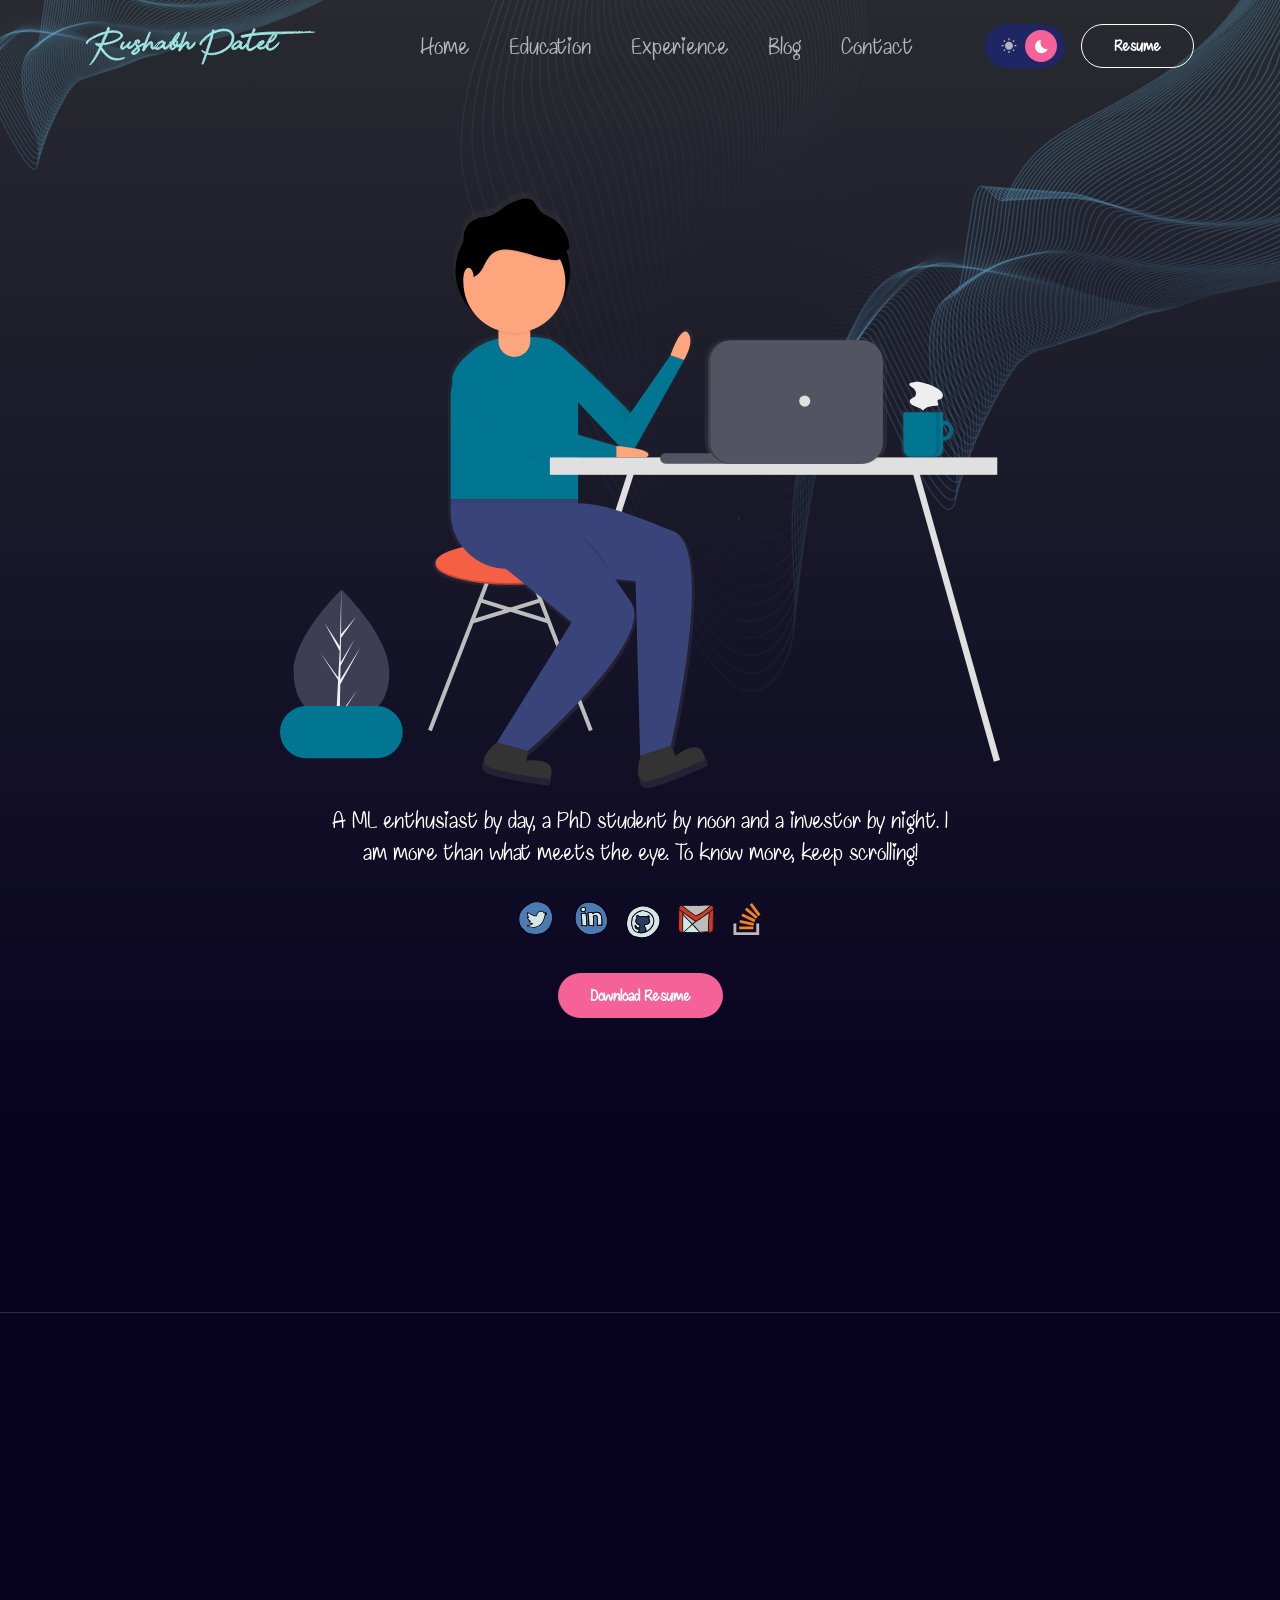
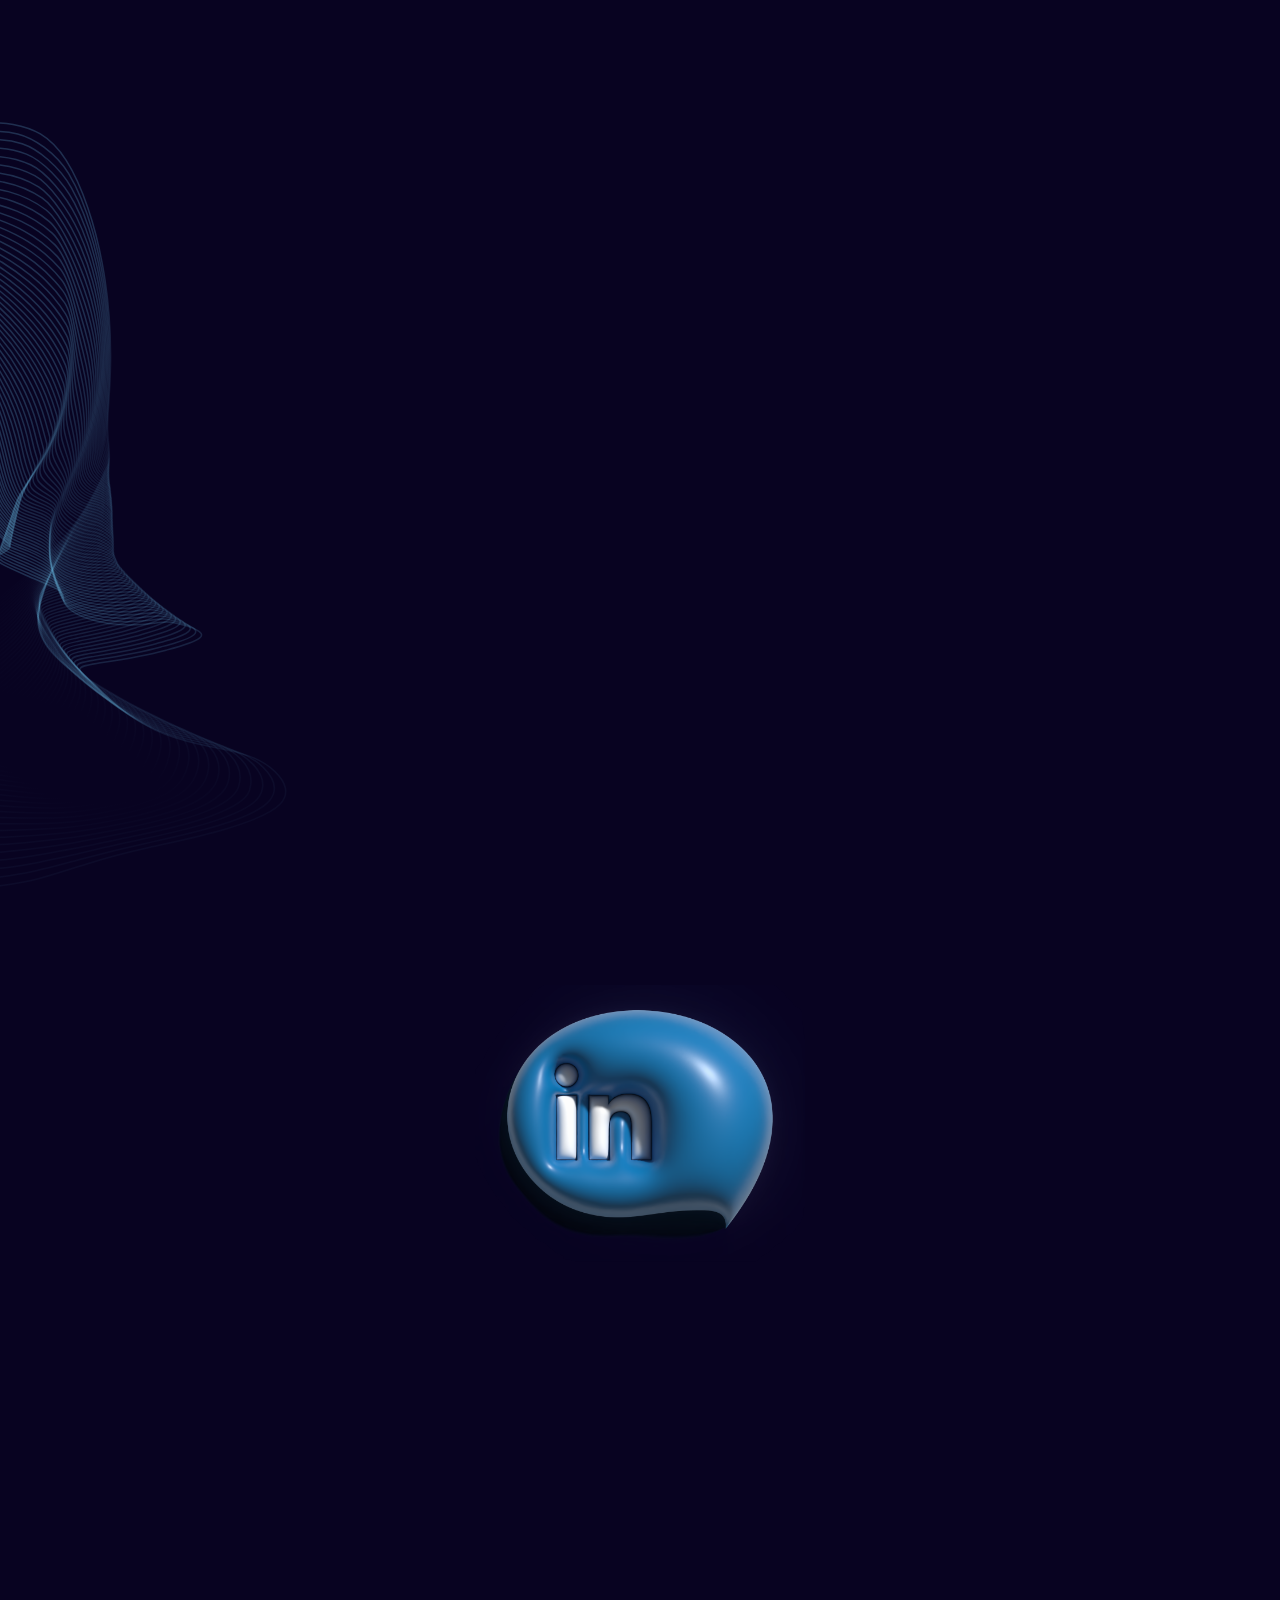
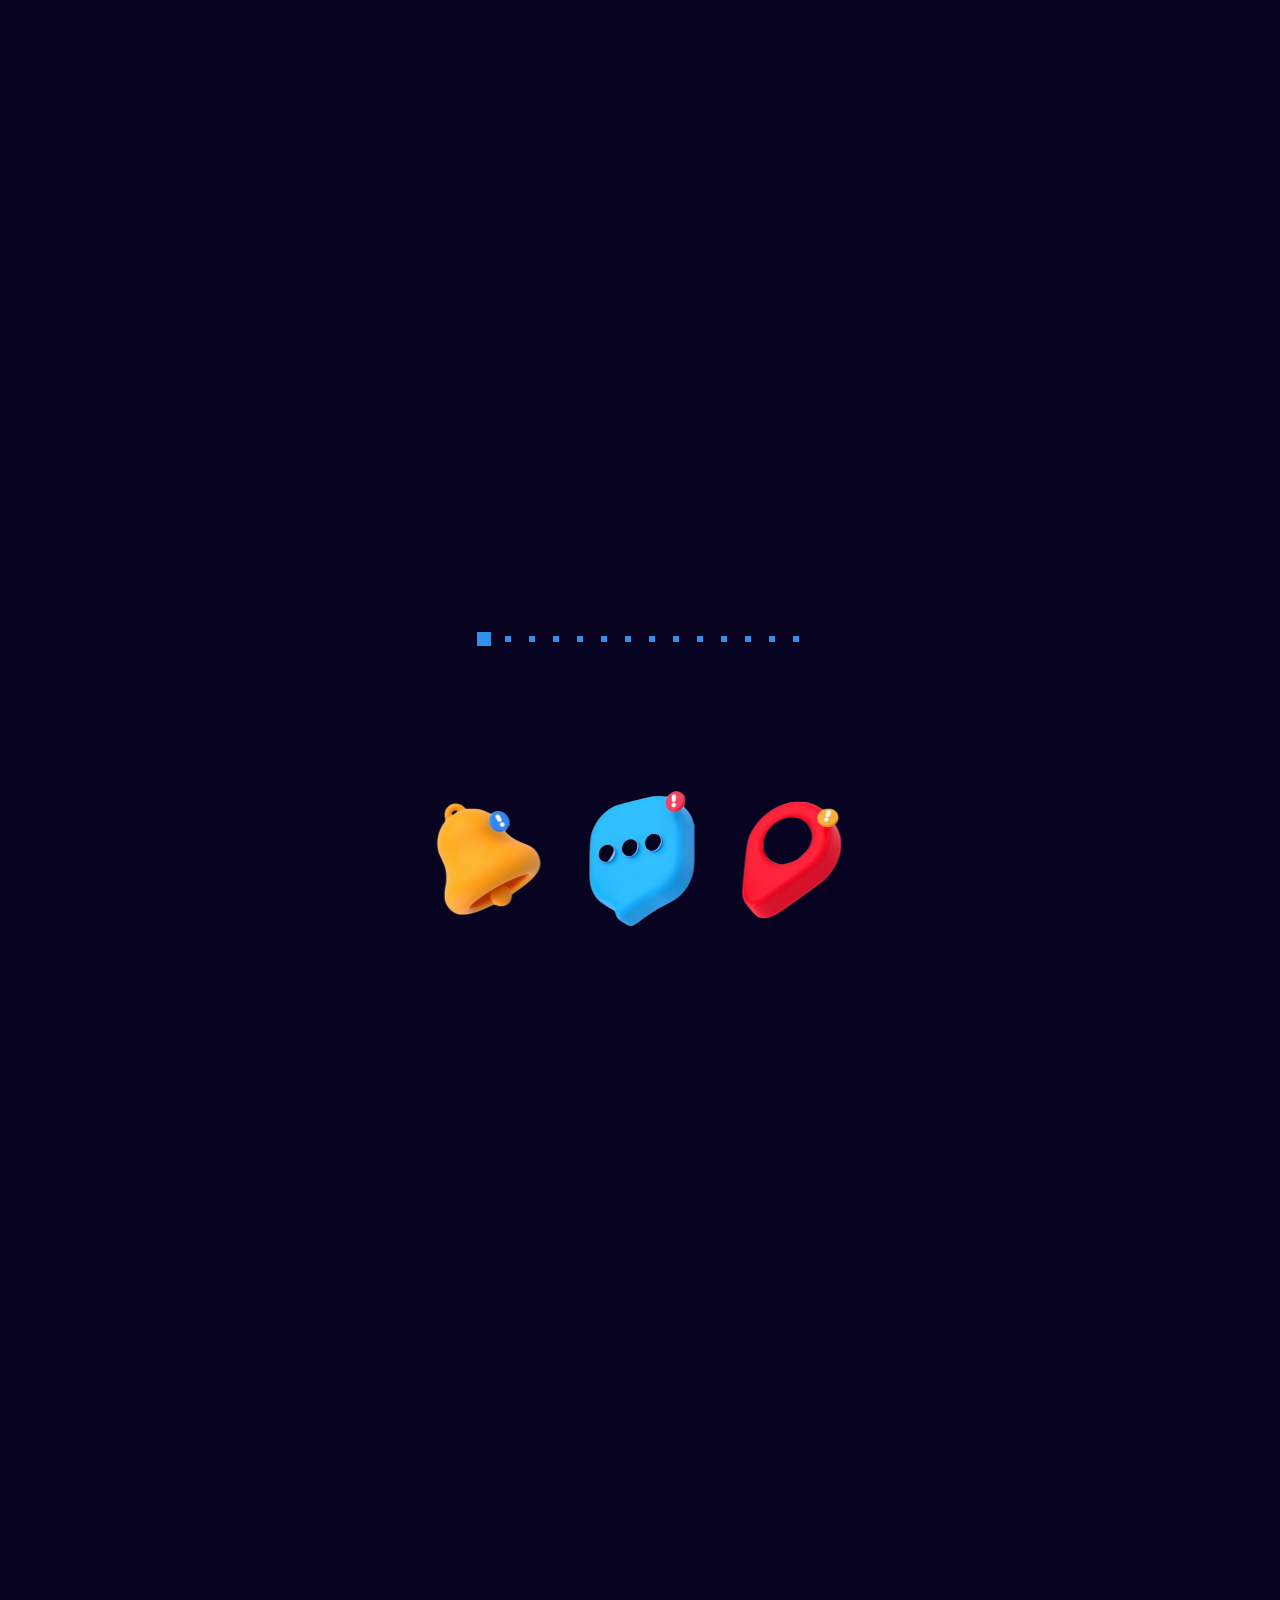
==== commit 6a4a2bf6: "Update index.html" ====
--- a/index.html
+++ b/index.html
@@ -273,7 +273,7 @@
                   background-size: cover;
                   border-radius: 50%;"></div>
               <div>
-                <h3 class="a3q a2s a1O aP a1k dark:aT"> University of Illinois, Springfield IL </h3>
+                <h3 class="a3q a2s a1O aP a1k dark:aT"> University of Illinois </h3>
                 <p class="a3q a2d aO a1R aQ dark:aS"> MS in Computer Science <br> (Jan 2016 - May 2017) </p>
                 <br>
                 <div class="a1N aa ac a1t a3G">
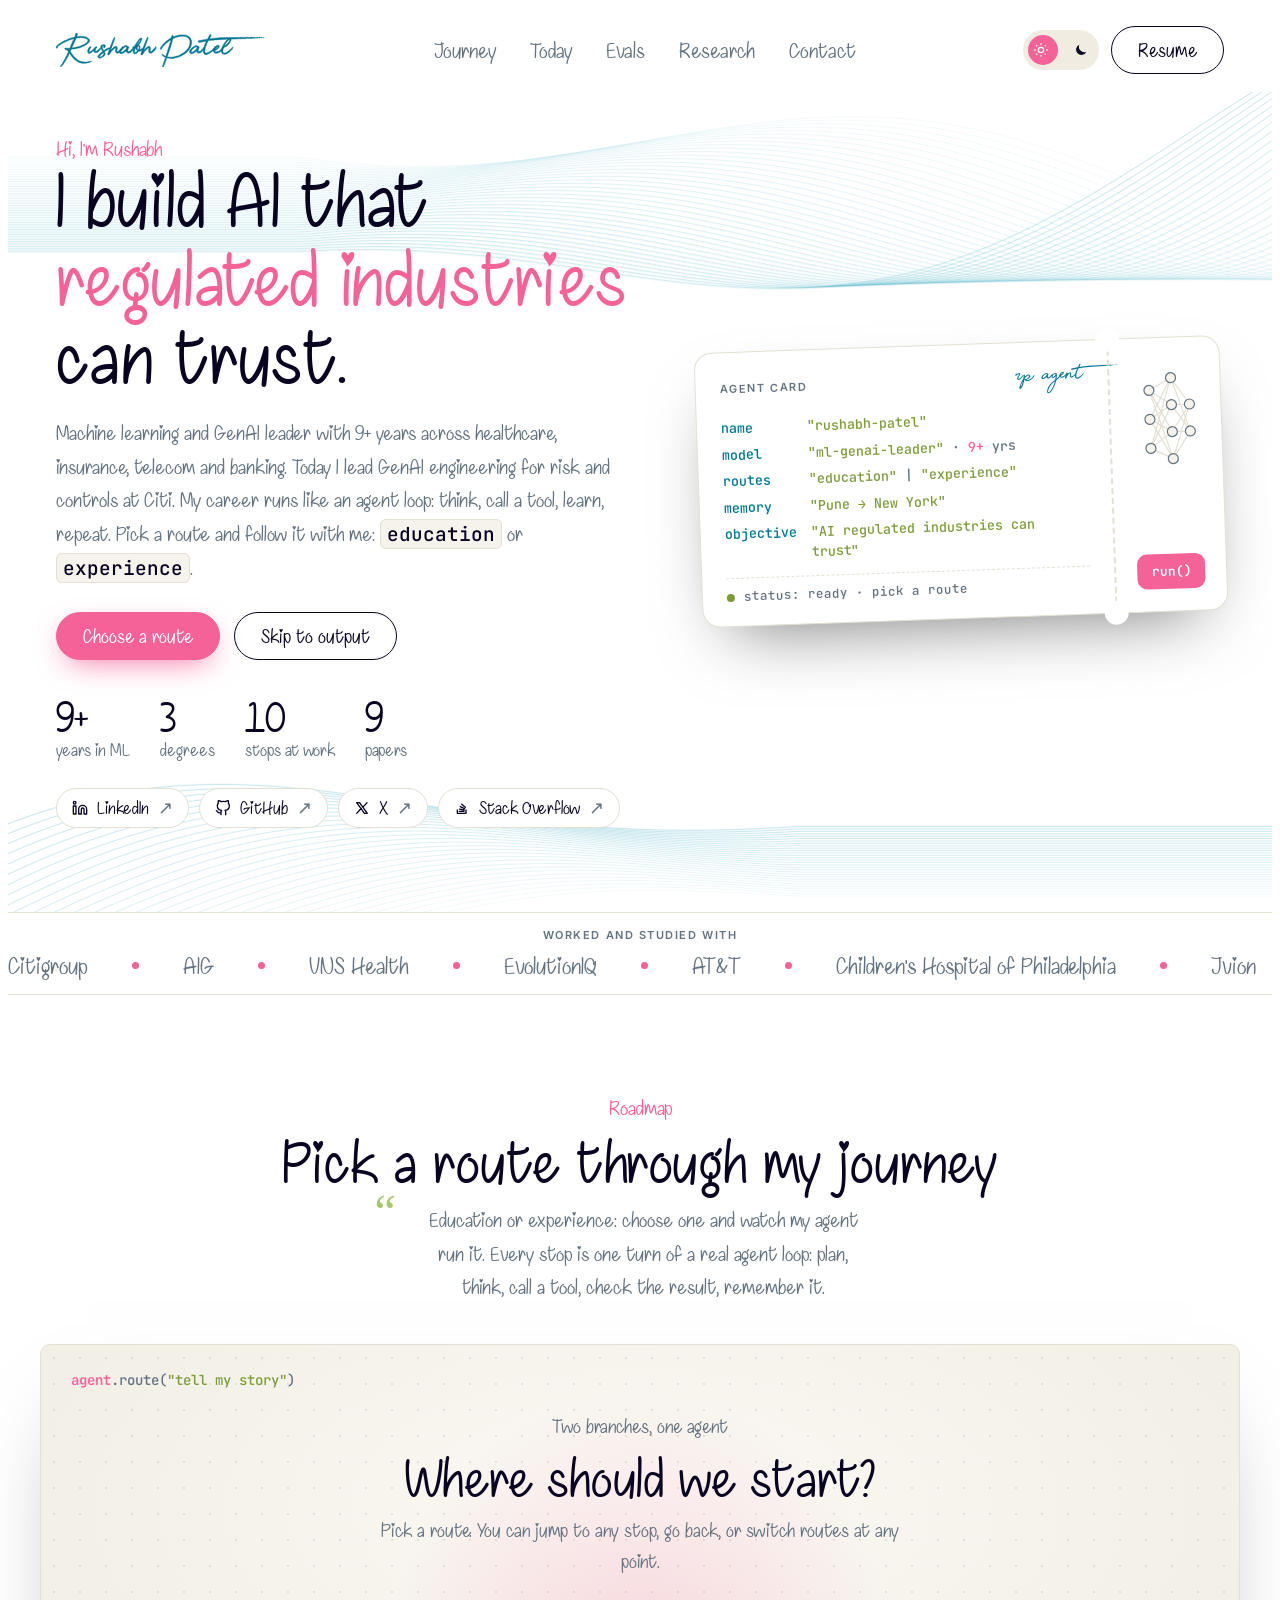
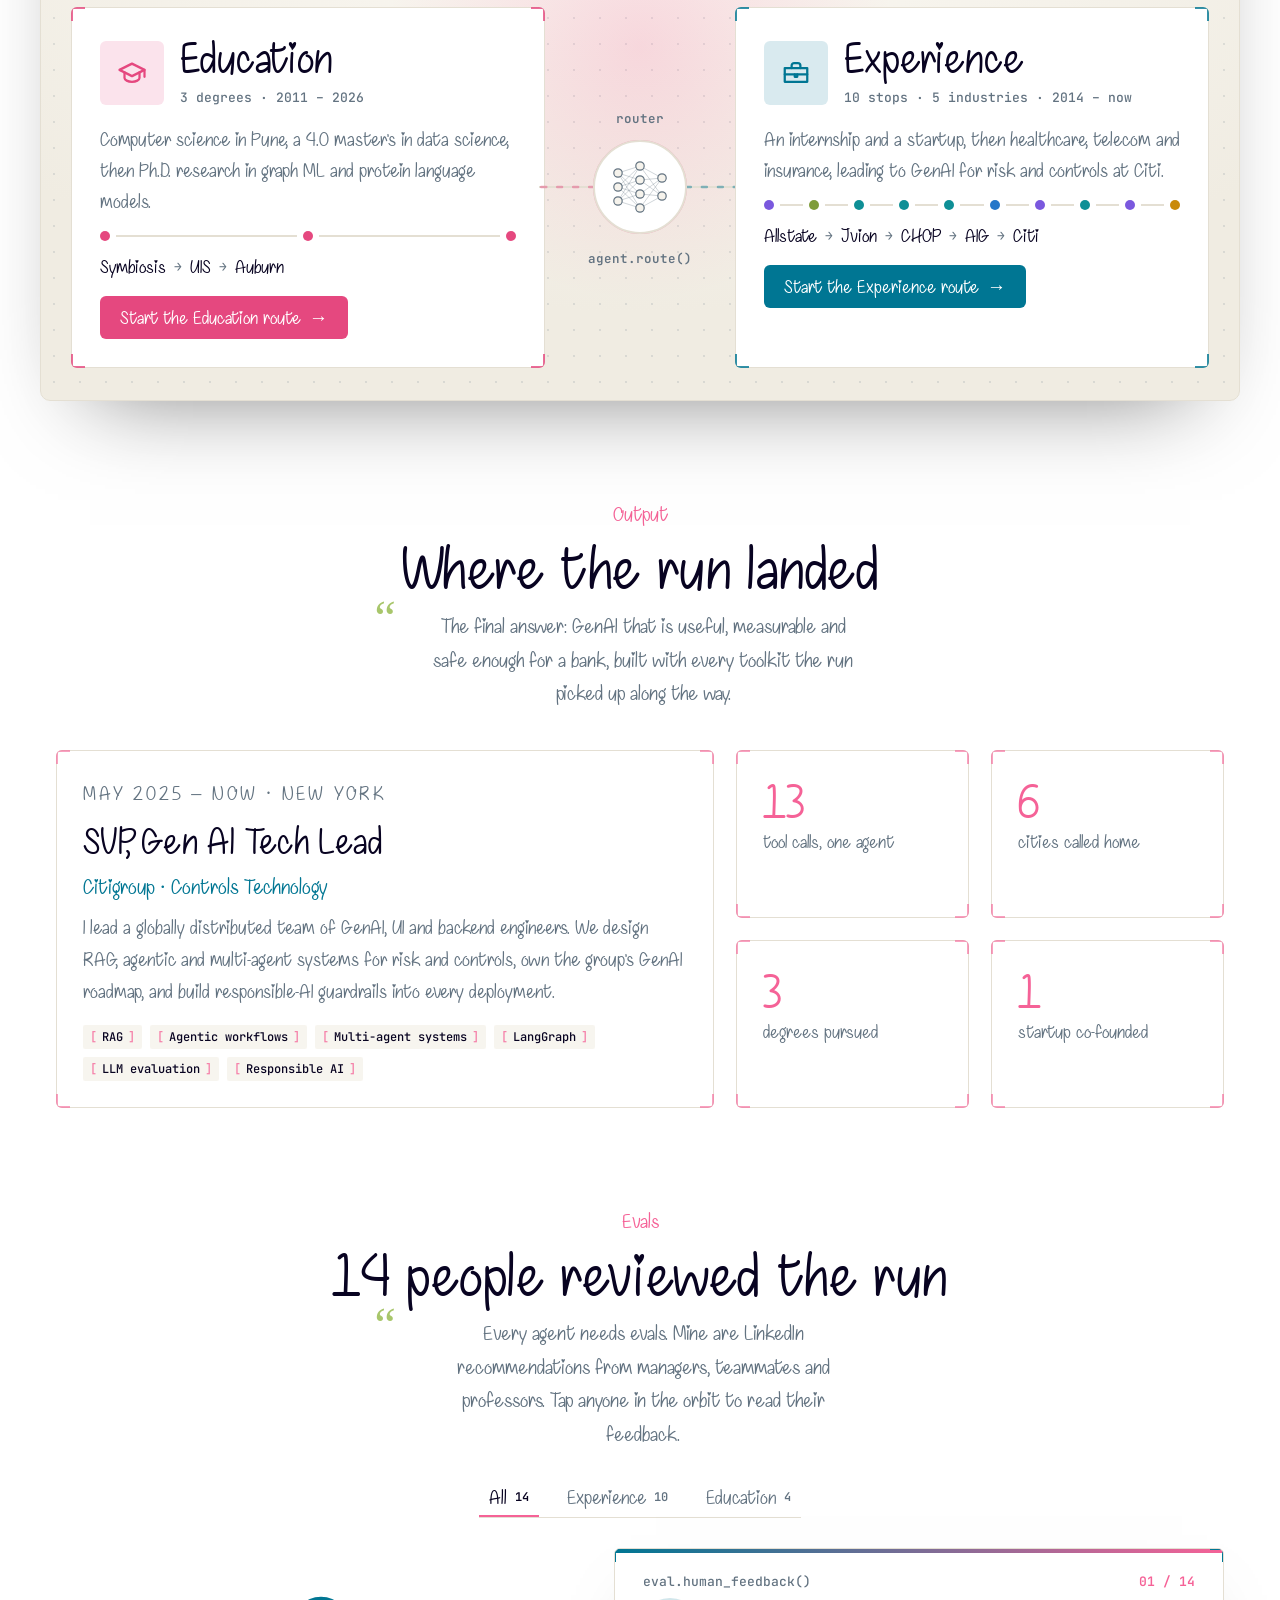
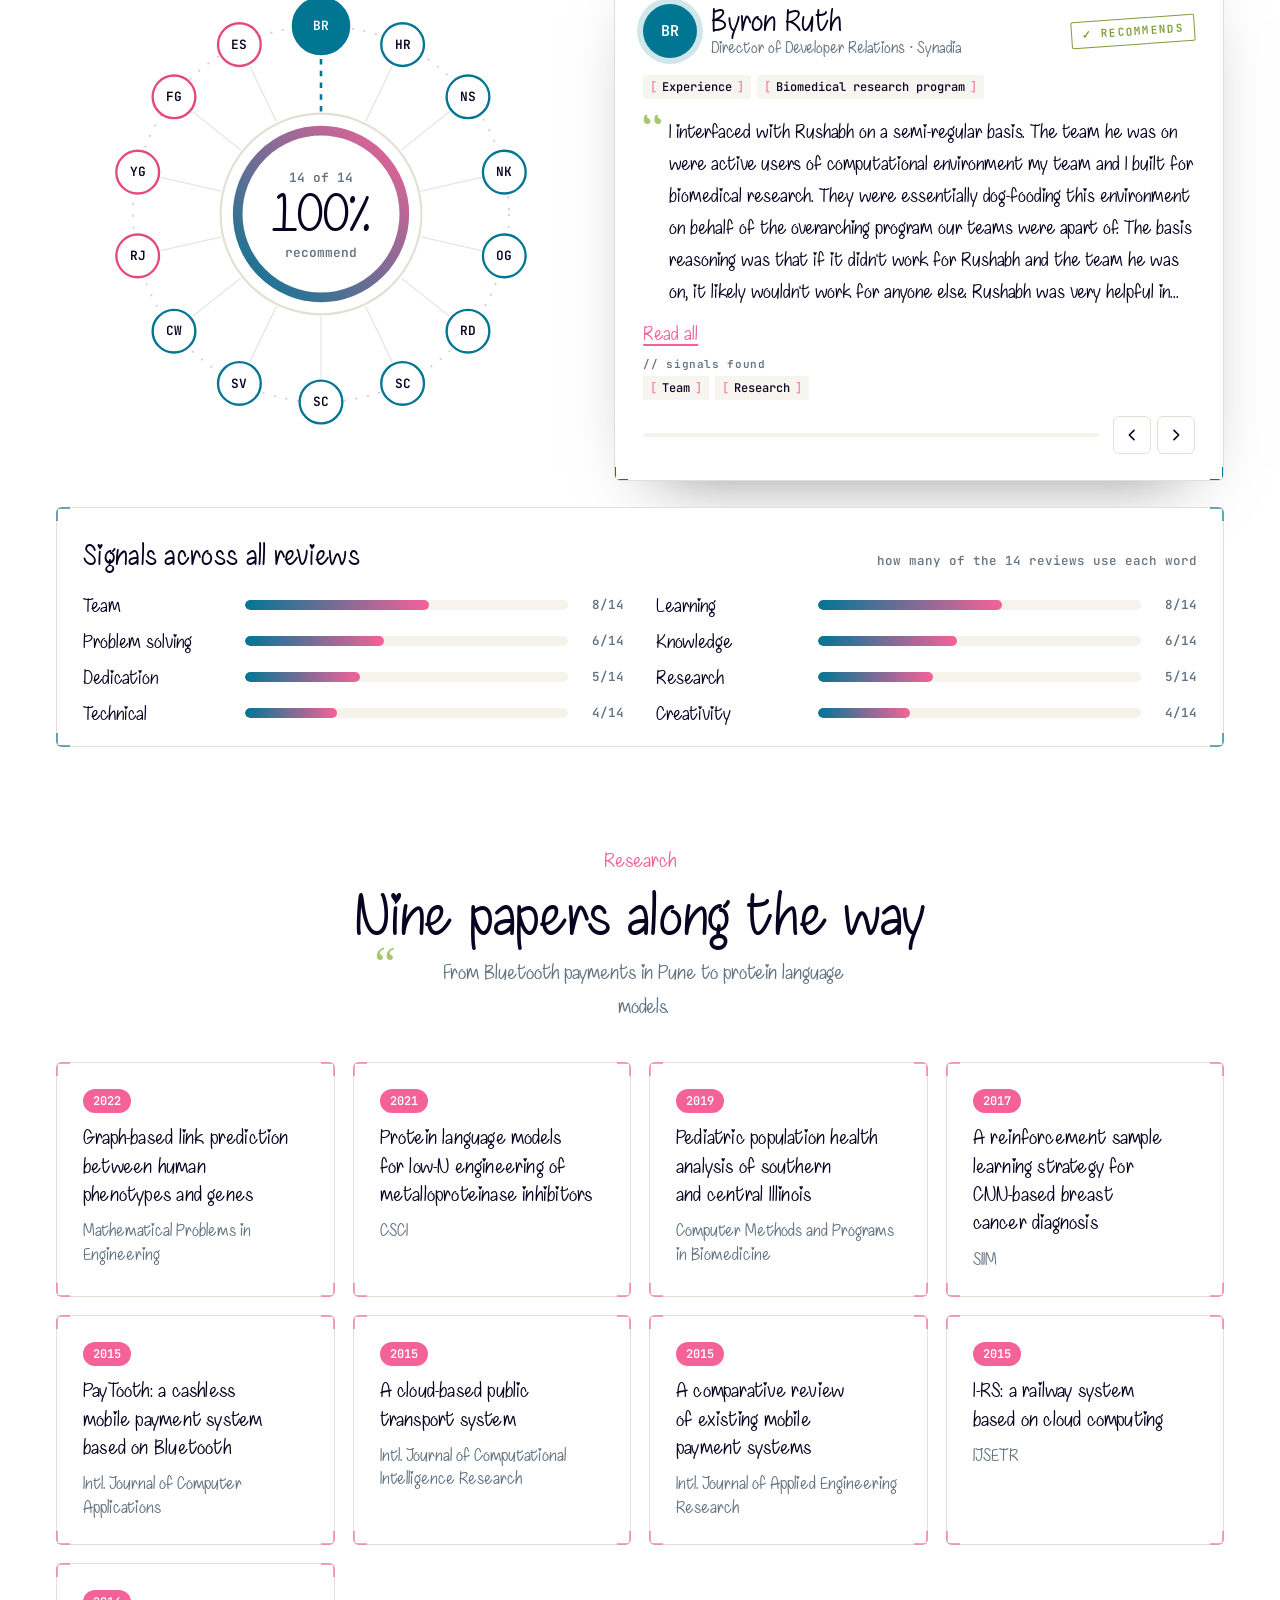
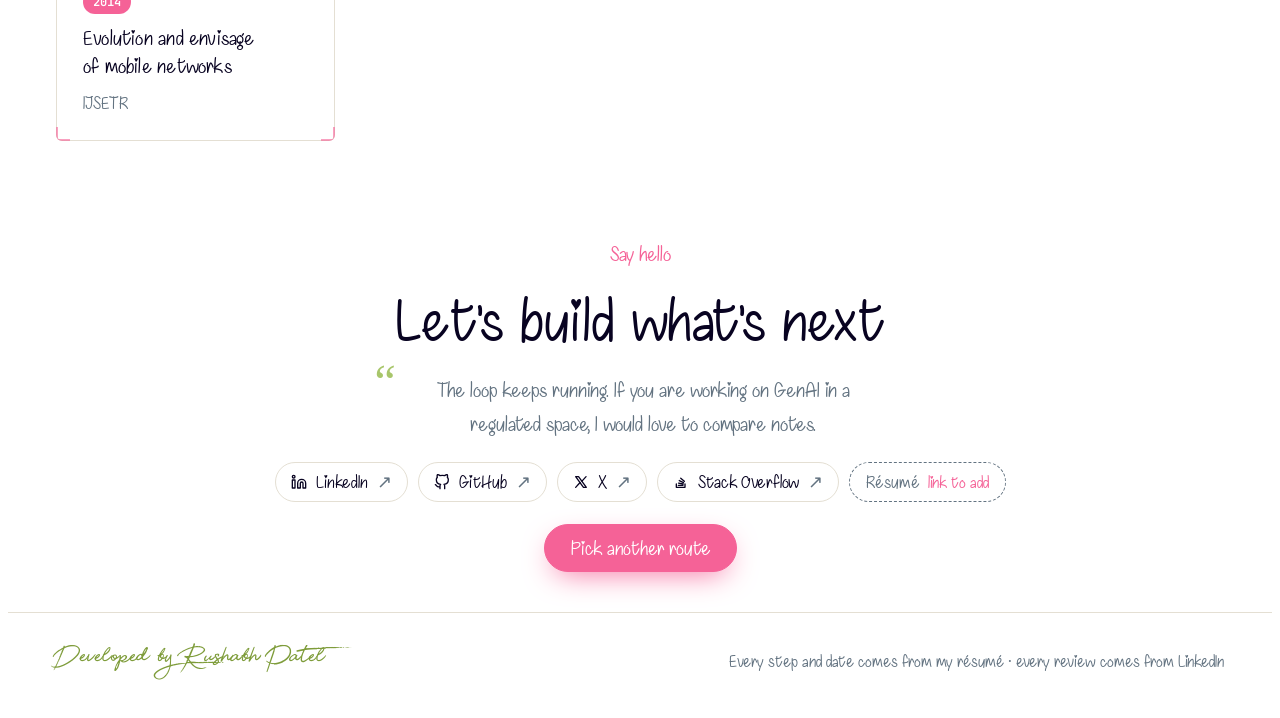
==== commit 0213afd8: "Replace homepage with agent-harness portfolio Each education and experience stop now plays as one tu" ====
--- a/index.html
+++ b/index.html
@@ -1,1447 +1,1735 @@
-<!DOCTYPE html>
-<html lang="en" class="a0">
-  <head>
-    <meta charset="UTF-8" />
-    <meta http-equiv="X-UA-Compatible" content="IE=edge" />
-    <meta name="viewport" content="width=device-width, initial-scale=1.0" />
-    <title> Rushabh's Portfolio </title>
-    <link rel="shortcut icon" href="images/logo/avatar.png" sizes="192x192" type="image/png" />
-    <!-- ===== CSS Files ===== -->
-    <link rel="stylesheet" href="css/glightbox.min.css" />
-    <link rel="stylesheet" href="css/animate.css" />
-    <link rel="stylesheet" href="css/apexcharts.css" />
-    <link rel="stylesheet" href="css/tailwind.css" />
-    <link rel="stylesheet" href="css/owl.carousel.min.css">
-    <link rel="stylesheet" href="css/owl.theme.default.min.css">
-    <!-- ===== Alpine JS ===== -->
-    <script src="https://ajax.googleapis.com/ajax/libs/jquery/3.2.1/jquery.min.js"></script>
-    <script defer src="./js/alpine.min.js"></script>
-    <script src="js/wow.min.js"></script>
-    <script type="text/javascript" src="js/readmore.min.js"></script>
-    <script src="./js/owl.carousel.min.js"></script>
-    <script>
-      // ===== wow js
-      new WOW().init();
-    </script>
-  </head>
-  <body x-data="
-      {
-        scrolledFromTop: false
-      }
-    " x-init="window.pageYOffset >= 50 ? scrolledFromTop = true : scrolledFromTop = false" @scroll.window="window.pageYOffset >= 50 ? scrolledFromTop = true : scrolledFromTop = false" class="a1 dark:a2">
-    <!-- ===== Header start ===== -->
-    <header x-data="
-        {
-          navbarOpen: false,
-          dropdownOpen: false
-        }
-      " :class="scrolledFromTop ? 'a3p dark:a2 a4 dark:a4 a5 a6 ' : ' a7 dark:a7' " class="a8 a9 aa ab ac ad">
-      <div class="ae">
-        <div class="af ag aa ac ah">
-          <div class="aj ak">
-            <a href="index.html" :class="scrolledFromTop && '!al lg:!am' " class="an ab a2h lg:aW">
-              <img src="images/logo/logo-light.svg" alt="logo" class="ab dark:ao" />
-              <img src="images/logo/logo-dark.svg" alt="logo" class="ao ab dark:an" />
-            </a>
+<!doctype html>
+<html lang="en">
+<head>
+<meta charset="utf-8">
+<meta name="viewport" content="width=device-width,initial-scale=1,viewport-fit=cover">
+<title>Rushabh Patel Portfolio</title>
+<meta name="description" content="Rushabh Patel: machine learning and GenAI leader. Follow my education and career as a live AI agent loop.">
+<link rel="shortcut icon" href="images/logo/avatar.png" sizes="192x192" type="image/png">
+<link rel="preconnect" href="https://fonts.googleapis.com"><link rel="preconnect" href="https://fonts.gstatic.com" crossorigin>
+<link href="https://fonts.googleapis.com/css2?family=Inter:wght@400;500;600;700&family=JetBrains+Mono:wght@400;500;600;700&display=swap" rel="stylesheet">
+</head>
+<body>
+<style>
+/* Layout: "agent.run()". The career is told as one agent run inside a harness: each school and job is a tool call,
+   every result lands in the context window, and a small neural core lights up layer by layer until it returns Citi.
+   Look follows rushabh.info's own source: #080321 night, #0E2D4A cards, #F56297 pink, #A0E7E5 logo mint, #68BBE3 wave lines,
+   Chasing for headings and nav, BeautyDemo for the signature, Inter for body. Dark-first, cream-and-white light theme. */
+@font-face{font-family:"chasing";src:url("css/Chasing.ttf") format("truetype");font-display:swap}
+@font-face{font-family:"BeautyDemo";src:url("css/BeautyDemo.ttf") format("truetype");font-display:swap}
+:root{
+  --bg:#080321; --sky-top:#140E45; --sky-bot:#080321;
+  --card:#0E2D4A; --card-2:#13385C; --line:#21466B; --code:#06021A;
+  --ink:#FFFFFF; --muted:#B5B3BC;
+  --pink:#F56297; --mint:#A0E7E5; --lime:#E4F995; --wave:#68BBE3; --blue:#3190E7;
+  --t-edu:#F56297; --t-hc:#A0E7E5; --t-ins:#B69CFF; --t-fin:#E4F995; --t-tel:#3190E7; --t-bank:#FFC857;
+  --tog:#1F2A6B; --dotgrid:rgba(181,179,188,.13); --on-mint:#080321;
+  --ease:cubic-bezier(.22,1,.36,1);
+  --f-sig:"BeautyDemo", "Brush Script MT", cursive;
+  --f-head:"chasing", "Comic Sans MS", "Segoe Print", cursive;
+  --f-body:"Inter", system-ui, -apple-system, "Segoe UI", sans-serif;
+  --f-mono:"JetBrains Mono", ui-monospace, SFMono-Regular, Menlo, Consolas, monospace;
+  color-scheme:dark;
+}
+@media (prefers-color-scheme: light){ :root:not([data-theme="dark"]){
+  --bg:#FFFFFF; --sky-top:#FBF9F4; --sky-bot:#F0ECE2;
+  --card:#FFFFFF; --card-2:#F6F3EC; --line:#E4DFD3; --code:#FBF9F4;
+  --ink:#080321; --muted:#637381;
+  --pink:#F56297; --mint:#007693; --lime:#7E9C3A; --wave:#189AB4; --blue:#2577C9;
+  --t-edu:#E5487F; --t-hc:#0E8F96; --t-ins:#7A58DE; --t-fin:#7E9C3A; --t-tel:#2577C9; --t-bank:#C98A0A;
+  --tog:#F0ECE2; --dotgrid:rgba(99,115,129,.16); --on-mint:#FFFFFF;
+  color-scheme:light } }
+:root[data-theme="light"]{
+  --bg:#FFFFFF; --sky-top:#FBF9F4; --sky-bot:#F0ECE2;
+  --card:#FFFFFF; --card-2:#F6F3EC; --line:#E4DFD3; --code:#FBF9F4;
+  --ink:#080321; --muted:#637381;
+  --pink:#F56297; --mint:#007693; --lime:#7E9C3A; --wave:#189AB4; --blue:#2577C9;
+  --t-edu:#E5487F; --t-hc:#0E8F96; --t-ins:#7A58DE; --t-fin:#7E9C3A; --t-tel:#2577C9; --t-bank:#C98A0A;
+  --tog:#F0ECE2; --dotgrid:rgba(99,115,129,.16); --on-mint:#FFFFFF;
+  color-scheme:light }
+
+*{box-sizing:border-box}
+[hidden]{display:none!important}
+html{scroll-behavior:smooth}
+body{background:var(--bg);color:var(--ink);font:400 16.5px/1.7 var(--f-body)}
+h1,h2,h3{margin:0;font-family:var(--f-head);font-weight:400;text-wrap:balance;letter-spacing:.01em}
+p{margin:0}
+a{color:inherit}
+button{font:inherit;color:inherit}
+:focus-visible{outline:2px solid var(--pink);outline-offset:3px;border-radius:8px}
+.wrap{max-width:1200px;margin:0 auto;padding-left:max(16px,env(safe-area-inset-left,0px));padding-right:max(16px,env(safe-area-inset-right,0px))}
+.eyebrow{font:400 21px/1.2 var(--f-head);color:var(--pink)}
+.lbl{font:600 11px/1.2 var(--f-body);letter-spacing:.14em;text-transform:uppercase;color:var(--muted)}
+.mono{font-family:var(--f-mono)}
+.sr{position:absolute;width:1px;height:1px;overflow:hidden;clip:rect(0 0 0 0);white-space:nowrap}
+
+/* Nav */
+.nav{position:relative;z-index:4}
+.nav .wrap{display:flex;align-items:center;justify-content:space-between;gap:16px;padding-block:18px}
+.logo{display:block;color:var(--mint);line-height:0}
+.logo svg{width:210px;height:auto;display:block}
+.logo path{fill:currentColor;stroke:currentColor;stroke-width:.25mm}
+.links{display:flex;gap:34px;font:400 22px/1 var(--f-head)}
+.links a{text-decoration:none;color:var(--muted);transition:color .2s}
+.links a:hover{color:var(--pink)}
+.nav-r{display:flex;gap:12px;align-items:center}
+.toggle{position:relative;width:76px;height:40px;border-radius:999px;border:0;background:var(--tog);cursor:pointer;display:flex;align-items:center;justify-content:space-between;padding:0 10px}
+.toggle svg{width:16px;height:16px;position:relative;z-index:1;color:var(--ink)}
+.toggle .knob{position:absolute;top:5px;left:5px;width:30px;height:30px;border-radius:50%;background:var(--pink);transition:transform .3s}
+.toggle[aria-pressed="true"] .knob{transform:translateX(36px)}
+.toggle[aria-pressed="true"] svg:last-child,.toggle[aria-pressed="false"] .sun{color:#fff}
+.btn{display:inline-flex;align-items:center;gap:10px;border-radius:999px;padding:13px 26px;font:600 15px/1 var(--f-body);cursor:pointer;text-decoration:none;border:1.5px solid var(--pink);transition:transform .2s, box-shadow .2s}
+.btn:hover{transform:translateY(-2px)}
+.btn-pink{background:var(--pink);color:#fff;box-shadow:0 10px 30px -10px var(--pink)}
+.btn-line{background:transparent;color:var(--ink);border-color:var(--ink)}
+
+/* Hero */
+.hero{position:relative;overflow:hidden}
+.hero canvas{position:absolute;inset:0;width:100%;height:100%;pointer-events:none}
+.hero-grid{position:relative;z-index:1;display:grid;grid-template-columns:minmax(0,1.12fr) minmax(0,1fr);gap:52px;align-items:center;padding-block:44px 84px}
+.hero h1{font-size:clamp(46px,6vw,80px);line-height:1.02}
+.hero h1 em{font-style:normal;color:var(--pink)}
+.hero .lede{max-width:56ch;color:var(--muted);margin-top:20px}
+.hero .lede code{font:500 .92em var(--f-mono);color:var(--ink);background:var(--card-2);border:1px solid var(--line);border-radius:6px;padding:1px 6px}
+.hero-cta{display:flex;flex-wrap:wrap;gap:14px;margin-top:28px}
+.stats{display:flex;flex-wrap:wrap;gap:30px;margin-top:36px}
+.stats div{display:grid}
+.stats b{font:400 42px/1 var(--f-head);color:var(--ink)}
+.stats span{font:400 17px/1.3 var(--f-head);color:var(--muted)}
+
+/* Agent card (same perforated card language as before) */
+.pass{display:grid;grid-template-columns:minmax(0,1fr) 112px;background:var(--card);border:1px solid var(--line);border-radius:18px;box-shadow:0 30px 70px -30px rgba(0,0,0,.55);transform:rotate(-2deg);transition:transform .4s;position:relative}
+.pass:hover{transform:rotate(0)}
+.pass-main{padding:22px 24px;display:grid;gap:14px;min-width:0}
+.pass-top{display:flex;justify-content:space-between;align-items:center;gap:10px}
+.carrier{font:400 30px/1 var(--f-sig);color:var(--mint)}
+.kv{margin:0;display:grid;grid-template-columns:auto minmax(0,1fr);gap:7px 14px;font:500 13.5px/1.45 var(--f-mono)}
+.kv dt{color:var(--mint)}
+.kv dd{margin:0;color:var(--ink);min-width:0;overflow-wrap:anywhere}
+.kv .s{color:var(--lime)} .kv .n{color:var(--pink)} .kv .p{color:var(--muted)}
+.ready{display:flex;align-items:center;gap:9px;font:500 12.5px/1 var(--f-mono);color:var(--muted);border-top:1px dashed var(--line);padding-top:12px}
+.ready i{width:8px;height:8px;border-radius:50%;background:var(--lime);box-shadow:0 0 0 0 var(--lime);animation:ping 2s ease-out infinite}
+@keyframes ping{70%{box-shadow:0 0 0 7px transparent}100%{box-shadow:0 0 0 0 transparent}}
+.pass-stub{border-left:2px dashed var(--line);padding:22px 12px;display:flex;flex-direction:column;align-items:center;justify-content:space-between;gap:14px;position:relative}
+.pass-stub::before,.pass-stub::after{content:"";position:absolute;left:-13px;width:24px;height:24px;border-radius:50%;background:var(--bg)}
+.pass-stub::before{top:-12px}.pass-stub::after{bottom:-12px}
+.glyph{width:64px;height:118px;overflow:visible}
+.glyph line{stroke:var(--line);stroke-width:1.2}
+.glyph circle{fill:var(--card-2);stroke:var(--muted);stroke-width:1.2;animation:gl 2.4s ease-in-out infinite}
+@keyframes gl{40%{fill:var(--pink);stroke:var(--pink)}80%{fill:var(--card-2)}}
+.board{border:0;background:var(--pink);color:#fff;border-radius:10px;padding:11px 14px;font:600 13px/1 var(--f-mono);cursor:pointer}
+
+/* Marquee */
+.marquee{border-block:1px solid var(--line);overflow:hidden;padding-block:16px;position:relative}
+.marquee .track{display:flex;gap:44px;width:max-content;animation:mq 46s linear infinite;font:400 24px/1 var(--f-head);color:var(--muted)}
+.marquee .track span{display:inline-flex;align-items:center;gap:44px;white-space:nowrap}
+.marquee .track span::after{content:"";width:7px;height:7px;border-radius:50%;background:var(--pink)}
+@keyframes mq{to{transform:translateX(-50%)}}
+.mq-head{text-align:center;margin-bottom:12px}
+
+/* Section heads */
+.head{display:grid;gap:10px;justify-items:center;text-align:center;padding-block:100px 40px}
+.head h2{font-size:clamp(40px,5vw,60px);line-height:1.05}
+.quote{font:400 16.5px/1.6 var(--f-body);color:var(--muted);max-width:52ch}
+.loopkey{display:flex;flex-wrap:wrap;justify-content:center;align-items:center;gap:8px;margin-top:14px;font:500 13px/1 var(--f-mono)}
+.loopkey span{padding:8px 12px;border-radius:999px;border:1px solid var(--line);background:var(--card)}
+.loopkey span:first-child{border-color:var(--pink);color:var(--pink)}
+.loopkey b{color:var(--muted);font-weight:500}
+.tkey{display:flex;flex-wrap:wrap;justify-content:center;gap:8px 18px;margin-top:6px;font:400 19px/1 var(--f-head);color:var(--muted)}
+.tkey span{display:inline-flex;align-items:center;gap:8px}
+.tkey i{width:10px;height:10px;border-radius:50%;background:var(--c)}
+
+/* Journey console: a router that branches into two routes */
+.console{position:relative;max-width:1200px;margin:0 auto;border:1px solid var(--line);border-radius:28px;overflow:hidden;background:radial-gradient(var(--dotgrid) 1px,transparent 1.5px) 0 0/26px 26px,radial-gradient(ellipse 85% 75% at 50% 25%,var(--sky-top),var(--sky-bot) 82%);box-shadow:0 40px 90px -50px rgba(0,0,0,.55);scroll-margin-top:16px}
+.wrap-c{padding-left:max(16px,env(safe-area-inset-left,0px));padding-right:max(16px,env(safe-area-inset-right,0px))}
+.glow-bg{position:absolute;width:560px;height:560px;border-radius:50%;left:50%;top:46%;transform:translate(-50%,-50%);pointer-events:none;background:radial-gradient(circle,color-mix(in srgb,var(--pink) 20%,transparent),transparent 64%);transition:left 1.1s var(--ease),top 1.1s var(--ease),background 1s;animation:floaty 10s ease-in-out infinite}
+@keyframes floaty{50%{transform:translate(-50%,-53%) scale(1.07)}}
+.console[data-view="route"] .glow-bg{left:18%;top:28%}
+.console[data-route="exp"] .glow-bg{background:radial-gradient(circle,color-mix(in srgb,var(--mint) 18%,transparent),transparent 64%)}
+.view{position:relative;padding:26px 30px 32px;transition:opacity .45s var(--ease),transform .55s var(--ease),filter .45s var(--ease)}
+.view[hidden]{display:none}
+.view.leaving{opacity:0;transform:translateY(-12px) scale(.985);filter:blur(4px)}
+.view.entering{opacity:0;transform:translateY(18px)}
+.cmd{font:500 14px/1.3 var(--f-mono);color:var(--muted)}
+.cmd b{color:var(--pink);font-weight:600} .cmd em{font-style:normal;color:var(--lime)}
+
+/* Router view */
+.r-head{display:grid;gap:8px;justify-items:center;text-align:center;margin:22px 0 30px}
+.r-head h3{font-size:clamp(36px,4.4vw,54px);line-height:1.05}
+.r-head p{color:var(--muted);max-width:52ch}
+.r-grid{display:grid;grid-template-columns:minmax(0,1fr) 190px minmax(0,1fr);align-items:stretch}
+.route-card{--on:#fff;position:relative;text-align:left;cursor:pointer;background:var(--card);color:var(--ink);border:1.5px solid var(--line);border-radius:22px;padding:28px;display:grid;gap:14px;align-content:start;transition:transform .55s var(--ease),border-color .4s,box-shadow .55s var(--ease)}
+.route-card:hover,.route-card:focus-visible{transform:translateY(-6px);border-color:var(--c);box-shadow:0 30px 60px -32px var(--c)}
+.route-card.exp{--on:var(--on-mint)}
+.rc-top{display:flex;align-items:center;gap:16px}
+.rc-ico{flex:none;width:64px;height:64px;border-radius:20px;display:grid;place-items:center;color:var(--c);background:color-mix(in srgb,var(--c) 15%,transparent);animation:breathe2 3.8s ease-in-out infinite}
+.route-card.exp .rc-ico{animation-delay:-1.9s}
+.rc-ico svg{width:30px;height:30px;fill:none;stroke:currentColor;stroke-width:1.8;stroke-linecap:round;stroke-linejoin:round}
+@keyframes breathe2{50%{transform:scale(1.06);box-shadow:0 0 0 9px color-mix(in srgb,var(--c) 9%,transparent)}}
+.rc-name{display:block;font:400 44px/1 var(--f-head)}
+.rc-meta{font:500 13px/1.3 var(--f-mono);color:var(--muted);margin-top:4px}
+.rc-desc{color:var(--muted);font-size:15.5px;line-height:1.6}
+.chain{display:flex;align-items:center;flex-wrap:wrap;gap:6px 8px;font:400 19px/1.2 var(--f-head)}
+.chain .arr{color:var(--muted);font-family:var(--f-body);font-size:14px}
+.dots{display:flex;align-items:center;gap:6px}
+.dots i{width:10px;height:10px;border-radius:50%;background:var(--dc,var(--c));animation:dotwave 2.6s ease-in-out infinite;animation-delay:calc(var(--i) * .12s)}
+@keyframes dotwave{30%{transform:translateY(-4px)}60%{transform:none}}
+.dots s{flex:1;height:2px;min-width:8px;background:var(--line);text-decoration:none}
+.rc-go{justify-self:start;display:inline-flex;align-items:center;gap:8px;font:600 14px/1 var(--f-body);color:var(--on);background:var(--c);border-radius:999px;padding:12px 20px;margin-top:4px;transition:gap .45s var(--ease),box-shadow .45s}
+.route-card:hover .rc-go{gap:14px;box-shadow:0 12px 26px -12px var(--c)}
+.r-mid{position:relative;display:flex;align-items:center;justify-content:center}
+.r-mid svg{width:100%;height:280px;overflow:visible}
+.rw{fill:none;stroke:var(--line);stroke-width:2}
+.rw-f{fill:none;stroke:var(--c);stroke-width:2.5;stroke-dasharray:5 11;stroke-linecap:round;opacity:.45;animation:flowl 1.8s linear infinite;transition:opacity .4s,stroke-width .4s}
+.rw-f.r{animation-name:flowr}
+@keyframes flowl{to{stroke-dashoffset:32}} @keyframes flowr{to{stroke-dashoffset:-32}}
+.console[data-hover="edu"] .rw-f.l,.console[data-hover="exp"] .rw-f.r{opacity:1;stroke-width:3.5}
+.rcore{fill:var(--card);stroke:var(--line);stroke-width:2}
+.rhalo{fill:none;stroke:var(--pink);stroke-width:2;opacity:.5;transform-box:fill-box;transform-origin:center;animation:halo2 3.2s ease-out infinite}
+@keyframes halo2{0%{transform:scale(.9);opacity:.55}100%{transform:scale(1.45);opacity:0}}
+.rn{fill:var(--card-2);stroke:var(--muted);stroke-width:1.2;animation:gl 3s ease-in-out infinite}
+.re{stroke:var(--muted);stroke-opacity:.3;stroke-width:1}
+.rlab{font:600 12.5px var(--f-mono);fill:var(--muted);text-anchor:middle}
+.or{display:none}
+
+/* Route view */
+.rt-top{display:flex;justify-content:space-between;align-items:center;gap:12px 16px;flex-wrap:wrap;margin-bottom:22px}
+.rt-left{display:flex;align-items:center;gap:14px;min-width:0}
+.back{flex:none;display:inline-flex;align-items:center;gap:8px;border:1px solid var(--line);background:var(--card);border-radius:999px;padding:10px 15px;font:600 14px/1 var(--f-body);cursor:pointer;transition:transform .35s var(--ease),border-color .3s}
+.back:hover{transform:translateX(-3px);border-color:var(--pink)}
+.back svg,.nbtn svg{width:15px;height:15px;fill:none;stroke:currentColor;stroke-width:2.4;stroke-linecap:round;stroke-linejoin:round}
+.crumb{font:500 14px/1.3 var(--f-mono);color:var(--muted);white-space:nowrap;overflow:hidden;text-overflow:ellipsis}
+.crumb b{color:var(--c);font-weight:600}
+.seg{position:relative;display:inline-flex;background:var(--card);border:1px solid var(--line);border-radius:999px;padding:4px}
+.seg button{position:relative;z-index:1;border:0;background:transparent;padding:9px 18px;border-radius:999px;font:400 20px/1 var(--f-head);color:var(--muted);cursor:pointer;transition:color .35s}
+.seg button[aria-pressed="true"]{color:var(--on-c)}
+.seg .sbg{position:absolute;top:4px;bottom:4px;left:0;border-radius:999px;background:var(--c);transition:transform .55s var(--ease),width .55s var(--ease),background .45s}
+.rt-body{display:grid;grid-template-columns:290px minmax(0,1fr);gap:26px;align-items:start}
+
+.rail{position:relative;background:color-mix(in srgb,var(--card) 72%,transparent);border:1px solid var(--line);border-radius:20px;padding:14px 12px}
+.rail-core{display:flex;align-items:center;gap:12px;padding:4px 6px 14px;margin-bottom:8px;border-bottom:1px dashed var(--line)}
+.rail-core svg{flex:none;width:72px;height:48px;overflow:visible}
+.rail-core p{min-width:0;font:500 11px/1.5 var(--f-mono);color:var(--muted)}
+.rail-core p b{color:var(--ink);font-weight:600}
+.mn{fill:var(--card-2);stroke:var(--muted);stroke-opacity:.55;stroke-width:1.2;transition:fill .5s,stroke .5s;transform-box:fill-box;transform-origin:center}
+.mn.on{fill:var(--mc);stroke:var(--mc);stroke-opacity:1}
+.mn.cur{animation:mbreathe 2.4s ease-in-out infinite}
+@keyframes mbreathe{50%{transform:scale(1.35)}}
+.me{stroke:var(--muted);stroke-opacity:.18;stroke-width:1;transition:stroke-opacity .5s}
+.me.on{stroke-opacity:.55}
+.rail ol{list-style:none;margin:0;padding:0;position:relative}
+.rail ol::before{content:"";position:absolute;left:20px;top:20px;bottom:20px;width:2px;background:var(--line)}
+.rfill{position:absolute;left:20px;top:20px;width:2px;height:calc((100% - 40px) * var(--fill,0));background:linear-gradient(var(--pink),var(--c));transition:height .8s var(--ease)}
+.ri{position:relative;display:grid;grid-template-columns:28px minmax(0,1fr);gap:10px;align-items:center;width:100%;text-align:left;border:0;background:transparent;color:inherit;border-radius:12px;padding:6px;cursor:pointer;transition:background .3s}
+.ri:hover{background:var(--card-2)}
+.ri:focus{outline:none}
+.ri:focus-visible{outline:none;box-shadow:inset 0 0 0 2px var(--pink)}
+.ri .nd{width:18px;height:18px;margin-left:5px;border-radius:50%;border:2px solid var(--dc);background:var(--bg);transition:background .45s,transform .55s var(--ease),box-shadow .55s}
+.ri.seen .nd{background:var(--dc)}
+.ri.cur{background:color-mix(in srgb,var(--dc) 13%,var(--card-2));box-shadow:inset 0 0 0 1px color-mix(in srgb,var(--dc) 40%,transparent)}
+.ri.cur:focus-visible{box-shadow:inset 0 0 0 2px var(--pink)}
+.ri.cur .nd{background:var(--dc);transform:scale(1.22);animation:nb 2.8s ease-in-out infinite}
+@keyframes nb{0%,100%{box-shadow:0 0 0 5px color-mix(in srgb,var(--dc) 24%,transparent)}50%{box-shadow:0 0 0 10px color-mix(in srgb,var(--dc) 8%,transparent)}}
+.ri.end .nd{border-radius:6px}
+.ri .yr{display:block;font:500 11px/1.2 var(--f-mono);color:var(--muted)}
+.ri .nm{display:block;font:400 20px/1.15 var(--f-head)}
+.ri .rl{display:block;font-size:12.5px;line-height:1.3;color:var(--muted);white-space:nowrap;overflow:hidden;text-overflow:ellipsis}
+.rail.enter .ri{animation:rin .6s var(--ease) both;animation-delay:calc(var(--i) * 55ms)}
+@keyframes rin{from{opacity:0;transform:translateX(-12px)}}
+
+.step{position:relative;overflow:hidden;background:var(--card);border:1px solid var(--line);border-radius:22px;padding:26px 28px;display:grid;gap:14px;box-shadow:0 30px 70px -42px rgba(0,0,0,.55)}
+@media (min-width:1001px){ .step{min-height:600px;align-content:start} }
+.step::before{content:"";position:absolute;left:0;right:0;top:0;height:4px;background:linear-gradient(90deg,var(--sc),var(--pink))}
+.step > *{animation:up .6s var(--ease) both;animation-delay:calc(var(--d,0) * 80ms)}
+@keyframes up{from{opacity:0;transform:translateY(12px)}}
+.s-head{display:flex;justify-content:space-between;align-items:center;gap:10px 14px;flex-wrap:wrap}
+.s-left{display:flex;align-items:center;gap:10px;flex-wrap:wrap}
+.s-step{font:600 13px/1 var(--f-mono);color:var(--pink)}
+.ind{display:inline-flex;align-items:center;gap:6px;font:600 12px/1 var(--f-mono);color:var(--sc);border:1.5px solid var(--sc);border-radius:999px;padding:5px 10px}
+.ind i{width:7px;height:7px;border-radius:50%;background:var(--sc)}
+.s-where{font:400 20px/1.1 var(--f-head);color:var(--muted)}
+.s-prog{height:6px;border-radius:999px;background:var(--card-2);overflow:hidden}
+.s-prog i{display:block;height:100%;width:0;border-radius:999px;background:linear-gradient(90deg,var(--pink),var(--c));transition:width .8s var(--ease)}
+.t-title{font-size:36px;line-height:1.05}
+.t-org{font:400 21px/1.2 var(--f-head);color:var(--mint);margin-top:2px}
+.tag{display:block;font:600 11px/1 var(--f-mono);color:var(--muted);letter-spacing:.06em;margin-bottom:6px}
+.thought{font:400 22px/1.3 var(--f-head);color:var(--ink)}
+.code{margin:0;font:500 13px/1.6 var(--f-mono);color:var(--ink);background:var(--code);border:1px solid var(--line);border-radius:12px;padding:12px 14px;white-space:pre-wrap;overflow-wrap:anywhere;min-height:7.8em}
+.code .ns{color:var(--wave)} .code .fn{color:var(--pink)} .code .k{color:var(--mint)} .code .s{color:var(--lime)} .code .p{color:var(--muted)} .code .b{color:var(--t-bank)} .code .kw{color:var(--pink);font-weight:600}
+.caret{display:inline-block;width:.55em;height:1.05em;background:var(--pink);vertical-align:-.18em;animation:blink 1s steps(1) infinite}
+@keyframes blink{50%{opacity:0}}
+.obs{font-size:15.5px;line-height:1.6;color:var(--muted)}
+.learned{display:flex;flex-wrap:wrap;gap:6px}
+.learned span{font:600 12px/1 var(--f-body);padding:7px 11px;border-radius:999px;background:var(--card-2);border:1px solid var(--lc,var(--sc))}
+.s-foot{display:flex;justify-content:space-between;align-items:center;gap:12px;flex-wrap:wrap;border-top:1px dashed var(--line);padding-top:16px}
+.chips{display:flex;flex-wrap:wrap;gap:6px}
+.chip{display:inline-flex;align-items:center;gap:7px;border:1px solid var(--line);background:var(--card-2);color:var(--ink);border-radius:999px;padding:9px 13px;font:600 13px/1.2 var(--f-body);cursor:pointer;text-decoration:none;transition:border-color .25s, transform .35s var(--ease)}
+.chip:hover{border-color:var(--sc,var(--pink));transform:translateY(-2px)}
+.chip i{width:9px;height:9px;border-radius:50%;background:var(--sc,var(--pink))}
+.navs{display:flex;gap:10px;flex-wrap:wrap;margin-left:auto}
+.nbtn{display:inline-flex;align-items:center;gap:9px;border-radius:999px;padding:12px 18px;font:600 14px/1 var(--f-body);cursor:pointer;border:1.5px solid var(--line);background:transparent;color:var(--ink);text-decoration:none;transition:transform .4s var(--ease),box-shadow .4s,gap .4s var(--ease)}
+.nbtn:hover{transform:translateY(-2px)}
+.nbtn.pri{background:var(--pink);border-color:var(--pink);color:#fff;box-shadow:0 12px 28px -12px var(--pink)}
+.nbtn.pri:hover{gap:13px}
+.nbtn:disabled{opacity:.35;cursor:default;transform:none}
+.nbtn .sm{font-weight:500;opacity:.85}
+.nbtn{white-space:nowrap}
+.ins-body .learned span{border-color:color-mix(in srgb,var(--c) 70%,transparent)}
+.kbd{font:500 12px/1.4 var(--f-mono);color:var(--muted);text-align:right;margin-top:12px}
+.burst{position:absolute;left:50%;top:84px;width:0;height:0;pointer-events:none}
+.burst i{position:absolute;width:8px;height:8px;border-radius:50%;background:var(--bc);opacity:0;animation:pop2 1.3s var(--ease) forwards;animation-delay:calc(var(--k) * 25ms)}
+@keyframes pop2{0%{opacity:1;transform:translate(0,0) scale(.6)}100%{opacity:0;transform:translate(var(--x),var(--y)) scale(1)}}
+
+/* Output, research, contact */
+.now-grid{display:grid;grid-template-columns:minmax(0,1.35fr) minmax(0,1fr);gap:22px}
+.card{background:var(--card);border:1px solid var(--line);border-radius:14px;padding:26px;transition:transform .25s, box-shadow .25s}
+.card:hover{transform:translateY(-3px);box-shadow:0 18px 40px -22px var(--pink)}
+.role{display:grid;gap:12px}
+.role h3{font-size:38px;line-height:1.05}
+.role .org{font:400 22px/1.2 var(--f-head);color:var(--mint)}
+.role p{color:var(--muted)}
+.tags{display:flex;flex-wrap:wrap;gap:8px;margin-top:6px}
+.tags span{font:600 13px/1 var(--f-body);padding:8px 12px;border-radius:999px;background:var(--card-2);border:1px solid var(--line)}
+.mini{display:grid;grid-template-columns:repeat(2,minmax(0,1fr));gap:22px}
+.mini .card{display:grid;gap:4px;align-content:start}
+.mini b{font:400 48px/1 var(--f-head);color:var(--pink)}
+.mini span{font:400 19px/1.3 var(--f-head);color:var(--muted)}
+.papers{display:grid;grid-template-columns:repeat(auto-fill,minmax(260px,1fr));gap:18px}
+.paper{display:grid;gap:10px;align-content:start}
+.paper .y{justify-self:start;font:600 12px/1 var(--f-mono);color:#fff;background:var(--pink);border-radius:999px;padding:6px 10px}
+.paper h3{font:600 16.5px/1.4 var(--f-body)}
+.paper p{font:400 18px/1.3 var(--f-head);color:var(--muted)}
+.contact{display:grid;justify-items:center;gap:22px;text-align:center;padding-bottom:40px}
+.ph{display:flex;flex-wrap:wrap;justify-content:center;gap:12px}
+.ph span{display:inline-flex;gap:8px;align-items:center;border:1.5px dashed var(--muted);color:var(--muted);border-radius:999px;padding:11px 18px;font:600 14px/1 var(--f-body)}
+.ph em{font:400 17px/1 var(--f-head);font-style:normal;color:var(--pink)}
+footer{border-top:1px solid var(--line)}
+footer .wrap{display:flex;flex-wrap:wrap;justify-content:space-between;align-items:center;gap:12px;padding-block:28px calc(28px + env(safe-area-inset-bottom,0px))}
+.sig{font:400 34px/1.2 var(--f-sig);color:var(--lime)}
+footer p{font:400 18px/1.4 var(--f-head);color:var(--muted)}
+.totop{position:fixed;z-index:15;right:calc(20px + env(safe-area-inset-right,0px));bottom:calc(20px + env(safe-area-inset-bottom,0px));width:44px;height:44px;border-radius:10px;border:0;background:var(--pink);color:#fff;cursor:pointer;display:grid;place-items:center;box-shadow:0 10px 24px -8px var(--pink)}
+.totop svg{width:18px;height:18px}
+
+/* Social links */
+.social{display:flex;flex-wrap:wrap;gap:10px;margin-top:26px}
+.contact .social{justify-content:center;margin-top:0}
+.soc{display:inline-flex;align-items:center;gap:9px;border:1px solid var(--line);background:var(--card);color:var(--ink);border-radius:999px;padding:10px 15px;font:600 13.5px/1 var(--f-body);text-decoration:none;transition:transform .4s var(--ease),border-color .3s,box-shadow .4s var(--ease)}
+.soc:hover{transform:translateY(-2px);border-color:var(--pink);box-shadow:0 12px 26px -16px var(--pink)}
+.soc svg{width:16px;height:16px;flex:none;fill:none;stroke:currentColor;stroke-width:2;stroke-linecap:round;stroke-linejoin:round}
+.soc .ar{color:var(--muted);font-weight:500}
+.soon{display:inline-flex;gap:8px;align-items:center;border:1.5px dashed var(--muted);color:var(--muted);border-radius:999px;padding:10px 16px;font:600 13.5px/1 var(--f-body)}
+.soon em{font:400 17px/1 var(--f-head);font-style:normal;color:var(--pink)}
+
+/* Evals: LinkedIn recommendations read as human feedback on the run */
+.ev-filter{display:flex;justify-content:center;flex-wrap:wrap;gap:8px;margin:-12px 0 30px}
+.fbtn{--fc:var(--pink);--fon:#fff;display:inline-flex;align-items:center;gap:8px;border:1px solid var(--line);background:var(--card);color:var(--muted);border-radius:999px;padding:9px 16px;font:400 20px/1 var(--f-head);cursor:pointer;transition:background .4s var(--ease),color .3s,border-color .3s,transform .35s var(--ease)}
+.fbtn:hover{transform:translateY(-2px)}
+.fbtn b{font:600 12px/1 var(--f-mono)}
+.fbtn[data-f="exp"]{--fc:var(--mint);--fon:var(--on-mint)}
+.fbtn[data-f="edu"]{--fc:var(--t-edu)}
+.fbtn[aria-pressed="true"]{background:var(--fc);border-color:var(--fc);color:var(--fon)}
+.ev-grid{display:grid;grid-template-columns:minmax(0,1fr) minmax(0,1.15fr);gap:28px;align-items:center}
+.orbit{width:100%;max-width:470px;justify-self:center}
+.orbit svg{display:block;width:100%;height:auto;overflow:visible}
+.o-ring{fill:none;stroke:var(--muted);stroke-opacity:.35;stroke-width:1.5;stroke-dasharray:2 9;transform-origin:220px 220px;animation:spin 80s linear infinite}
+@keyframes spin{to{transform:rotate(360deg)}}
+.o-spoke{stroke:var(--muted);stroke-opacity:.18;stroke-width:1.2;transition:stroke-opacity .4s}
+.o-spoke.on{stroke:var(--rc);stroke-opacity:1;stroke-width:2.4;stroke-dasharray:5 6;animation:flowr 1.2s linear infinite}
+.o-core{fill:var(--card);stroke:var(--line);stroke-width:2}
+.o-score-bg{fill:none;stroke:var(--card-2);stroke-width:9}
+.o-score{fill:none;stroke:url(#scoreGrad);stroke-width:9;stroke-linecap:round;transition:stroke-dashoffset 1.8s var(--ease)}
+.o-num{font:400 50px var(--f-head);fill:var(--ink);text-anchor:middle}
+.o-sub{font:600 12px var(--f-mono);fill:var(--muted);text-anchor:middle}
+.rv{cursor:pointer;transition:opacity .45s var(--ease)}
+.rv .gl{fill:var(--rc);opacity:0;transform-box:fill-box;transform-origin:center}
+.rv .d{fill:var(--card);stroke:var(--rc);stroke-width:2.2;transform-box:fill-box;transform-origin:center;transition:transform .5s var(--ease),fill .35s}
+.rv text{font:600 12px var(--f-mono);fill:var(--ink);text-anchor:middle;pointer-events:none;transition:fill .35s}
+.rv:hover .d{fill:var(--card-2);transform:scale(1.12)}
+.rv.on .d{fill:var(--rc);transform:scale(1.3)}
+.rv.on text{fill:var(--bg)}
+.rv.on .gl{animation:halo3 2.6s ease-out infinite}
+@keyframes halo3{0%{opacity:.4;transform:scale(1)}100%{opacity:0;transform:scale(2.3)}}
+.rv.off{opacity:.15;pointer-events:none}
+.rv:focus{outline:none} .rv:focus-visible .d{stroke:var(--pink);stroke-width:3.5}
+.eval{position:relative;overflow:hidden;background:var(--card);border:1px solid var(--line);border-radius:22px;padding:26px 28px;display:grid;gap:16px;align-content:start;min-height:440px;box-shadow:0 30px 70px -42px rgba(0,0,0,.55)}
+.eval::before{content:"";position:absolute;left:0;right:0;top:0;height:4px;background:linear-gradient(90deg,var(--rc),var(--pink))}
+.eval > *{animation:up .55s var(--ease) both;animation-delay:calc(var(--d,0) * 70ms)}
+.ev-top{display:flex;justify-content:space-between;align-items:center;gap:10px;font:500 13px/1 var(--f-mono);color:var(--muted)}
+.ev-top b{color:var(--pink);font-weight:600}
+.ev-who{display:grid;grid-template-columns:auto minmax(0,1fr) auto;gap:14px;align-items:center}
+.av{width:54px;height:54px;border-radius:50%;display:grid;place-items:center;font:600 15px/1 var(--f-mono);color:var(--bg);background:var(--rc);box-shadow:0 0 0 6px color-mix(in srgb,var(--rc) 18%,transparent)}
+.ev-who h3{font-size:31px;line-height:1.05}
+.ev-who p{font-size:14px;line-height:1.4;color:var(--muted)}
+.verdict{font:600 12px/1 var(--f-mono);padding:8px 11px;border-radius:999px;color:var(--ink);background:color-mix(in srgb,var(--lime) 16%,transparent);border:1px solid color-mix(in srgb,var(--lime) 60%,transparent);white-space:nowrap}
+.ev-ctx{display:flex;flex-wrap:wrap;gap:6px}
+.ev-ctx span{font:500 12px/1 var(--f-mono);color:var(--muted);background:var(--card-2);border:1px solid var(--line);border-radius:8px;padding:6px 9px}
+.ev-q{margin:0;position:relative;padding-left:26px;font-size:16px;line-height:1.75;color:var(--ink)}
+.ev-q::before{content:"\201C";position:absolute;left:-2px;top:-10px;font:400 56px/1 var(--f-head);color:var(--pink)}
+.ev-q.clamp{display:-webkit-box;-webkit-line-clamp:6;-webkit-box-orient:vertical;overflow:hidden}
+.more{justify-self:start;border:0;background:none;padding:0;color:var(--pink);font:400 20px/1 var(--f-head);cursor:pointer;text-decoration:underline;text-underline-offset:4px}
+.ev-foot{display:flex;align-items:center;gap:14px;margin-top:auto}
+.ev-prog{flex:1;height:4px;border-radius:999px;background:var(--card-2);overflow:hidden}
+.ev-prog i{display:block;height:100%;width:0;border-radius:999px;background:linear-gradient(90deg,var(--rc),var(--pink))}
+.ev-prog i.run{width:100%;transition:width 9s linear}
+.steps{display:flex;gap:6px}
+.steps button{width:38px;height:38px;border-radius:12px;border:1px solid var(--line);background:transparent;color:var(--ink);cursor:pointer;display:grid;place-items:center;transition:border-color .3s,transform .35s var(--ease)}
+.steps button:hover{border-color:var(--pink);transform:translateY(-2px)}
+.steps svg{width:16px;height:16px;fill:none;stroke:currentColor;stroke-width:2.4;stroke-linecap:round;stroke-linejoin:round}
+.signals{margin-top:26px;background:var(--card);border:1px solid var(--line);border-radius:22px;padding:22px 26px;display:grid;gap:16px}
+.sig-h{display:flex;justify-content:space-between;align-items:baseline;gap:6px 14px;flex-wrap:wrap}
+.sig-h h3{font-size:30px}
+.sig-h span{font:500 12.5px/1.3 var(--f-mono);color:var(--muted)}
+.bars{display:grid;grid-template-columns:repeat(2,minmax(0,1fr));gap:14px 32px}
+.bar{display:grid;grid-template-columns:150px minmax(0,1fr) 44px;gap:12px;align-items:center;font:400 20px/1.1 var(--f-head);cursor:default}
+.bar .tr{height:10px;border-radius:999px;background:var(--card-2);overflow:hidden}
+.bar .tr i{display:block;height:100%;width:0;border-radius:999px;background:linear-gradient(90deg,var(--mint),var(--pink));transition:width 1.5s var(--ease);transition-delay:calc(var(--i) * 90ms)}
+.bar b{font:600 12.5px/1 var(--f-mono);color:var(--muted);text-align:right}
+
+/* Inspector: the details panel, shaped like a tool-call trace */
+.scrim{position:fixed;inset:0;z-index:29;background:rgba(4,2,20,.5);backdrop-filter:blur(3px);-webkit-backdrop-filter:blur(3px);opacity:0;transition:opacity .45s var(--ease)}
+.scrim.open{opacity:1}
+.inspector{position:fixed;z-index:30;top:0;right:0;bottom:0;width:min(480px,100%);display:flex;flex-direction:column;background:var(--card);border-left:1px solid var(--line);box-shadow:-30px 0 80px -30px rgba(0,0,0,.6);transform:translateX(105%);transition:transform .6s var(--ease)}
+.inspector.open{transform:none}
+.ins-bar{display:flex;align-items:center;gap:12px;padding:calc(14px + env(safe-area-inset-top,0px)) max(18px,env(safe-area-inset-right,0px)) 14px 18px;background:var(--code);border-bottom:1px solid var(--line)}
+.lights{display:flex;gap:6px}
+.lights i{width:10px;height:10px;border-radius:50%;background:var(--pink)}
+.lights i:nth-child(2){background:var(--lime)} .lights i:nth-child(3){background:var(--mint)}
+.ins-path{flex:1;min-width:0;font:500 12.5px/1.3 var(--f-mono);color:var(--muted);white-space:nowrap;overflow:hidden;text-overflow:ellipsis}
+.ins-path b{color:var(--c);font-weight:600}
+.close{flex:none;width:36px;height:36px;border-radius:10px;border:1px solid var(--line);background:var(--card);color:var(--ink);cursor:pointer;font-size:20px;line-height:1;transition:transform .4s var(--ease),border-color .3s}
+.close:hover{transform:rotate(90deg);border-color:var(--pink)}
+.ins-body{position:relative;flex:1 1 auto;min-height:0;overflow:auto;overscroll-behavior:contain;padding:24px max(22px,env(safe-area-inset-right,0px)) calc(28px + env(safe-area-inset-bottom,0px)) 22px;display:grid;gap:20px;align-content:start}
+.ins-glow{position:absolute;right:-90px;top:-70px;width:280px;height:280px;border-radius:50%;background:radial-gradient(circle,color-mix(in srgb,var(--c) 24%,transparent),transparent 65%);pointer-events:none;animation:glo 9s ease-in-out infinite}
+@keyframes glo{50%{transform:scale(1.12) translate(-14px,10px)}}
+.inspector.open .ins-body > :not(.ins-glow){animation:up .6s var(--ease) both;animation-delay:calc(var(--d,0) * 70ms + 140ms)}
+.ins-head{position:relative;display:grid;gap:8px}
+.pill{justify-self:start;display:inline-flex;align-items:center;gap:7px;font:600 12px/1 var(--f-mono);color:var(--c);border:1.5px solid var(--c);border-radius:999px;padding:6px 11px}
+.pill i{width:8px;height:8px;border-radius:50%;background:var(--c)}
+.ins-head h3{font-size:38px;line-height:1.05}
+.ins-head .org{font:400 22px/1.2 var(--f-head);color:var(--mint)}
+.chipset{display:flex;flex-wrap:wrap;gap:6px}
+.chipset span{font:500 12px/1 var(--f-mono);color:var(--muted);background:var(--card-2);border:1px solid var(--line);border-radius:8px;padding:7px 10px}
+.chipset .ok{color:var(--ink);background:color-mix(in srgb,var(--lime) 16%,transparent);border-color:color-mix(in srgb,var(--lime) 60%,transparent)}
+.log{list-style:none;margin:0;padding:0;display:grid;gap:12px;counter-reset:l}
+.log li{display:grid;grid-template-columns:30px minmax(0,1fr);gap:8px;font-size:15px;line-height:1.6;counter-increment:l}
+.log li::before{content:counter(l,decimal-leading-zero);font:600 12px/1.95 var(--f-mono);color:var(--pink)}
+.ins-sec{display:grid;gap:2px}
+.ins-done{justify-self:start}
+
+
+@media (max-width:1000px){
+  .links{display:none}
+  .hero-grid{grid-template-columns:minmax(0,1fr);padding-block:20px 56px;gap:40px}
+  .pass{transform:rotate(-1.2deg);max-width:540px}
+  .now-grid{grid-template-columns:minmax(0,1fr)}
+  .r-grid{grid-template-columns:minmax(0,1fr);gap:0}
+  .r-mid{display:none}
+  .or{display:flex;align-items:center;justify-content:center;gap:12px;padding:14px 0;font:400 22px/1 var(--f-head);color:var(--muted)}
+  .or::before,.or::after{content:"";width:2px;height:22px;background:var(--line)}
+  .or{flex-direction:column}
+  .or b{font-weight:400;display:inline-flex;align-items:center;gap:10px}
+  .or b i{width:12px;height:12px;border-radius:50%;background:var(--pink);animation:nb 2.8s ease-in-out infinite;--dc:var(--pink)}
+  .rt-body{grid-template-columns:minmax(0,1fr);gap:16px}
+  .rail{padding:10px 8px}
+  .rail-core{display:none}
+  .rail ol{display:flex;gap:2px;overflow-x:auto;scroll-snap-type:x mandatory;scrollbar-width:none;padding-bottom:2px}
+  .rail ol::-webkit-scrollbar{display:none}
+  .rail ol::before,.rfill{display:none}
+  .ri{flex:none;grid-template-columns:auto;justify-items:center;gap:6px;width:auto;min-width:78px;padding:6px 6px 4px;scroll-snap-align:center;text-align:center}
+  .ri .nd{margin-left:0}
+  .ri .rl{display:none}
+  .ri .nm{font-size:16px;white-space:nowrap}
+  .ri .yr{font-size:10px}
+  .rail.enter .ri{animation-name:rin2}
+  .rail ol{display:grid;grid-auto-flow:column;grid-auto-columns:minmax(max-content,1fr);gap:4px}
+  .ri{min-width:0;padding:7px 4px 5px}
+  .ri .yr{white-space:nowrap;font-size:9.5px}
+  .ev-grid{grid-template-columns:minmax(0,1fr);gap:22px}
+  .orbit{max-width:400px}
+  .eval{min-height:0}
+  .bars{grid-template-columns:minmax(0,1fr)}
+  @keyframes rin2{from{opacity:0;transform:translateY(8px)}}
+}
+@media (max-width:600px){
+  .logo svg{width:168px}
+  .nav-r .btn{display:none}
+  .pass{grid-template-columns:minmax(0,1fr) 84px}
+  .pass-main{padding:18px}
+  .kv{font-size:12.5px;gap:6px 10px}
+  .glyph{width:50px;height:96px}
+  .stats{gap:20px}
+  .console{border-radius:22px}
+  .view{padding:18px 14px 20px}
+  .r-head{margin:12px 0 20px}
+  .route-card{padding:20px;gap:12px}
+  .rc-name{font-size:36px}
+  .rc-ico{width:54px;height:54px;border-radius:16px}
+  .rt-top{margin-bottom:14px}
+  .crumb{display:none}
+  .rt-left{flex:1}
+  .seg{margin-left:auto}
+  .seg button{padding:8px 13px;font-size:17px}
+  .step{padding:18px 16px;gap:12px;border-radius:18px}
+  .t-title{font-size:28px}
+  .t-org{font-size:18px}
+  .s-where{font-size:17px}
+  .thought{font-size:19px}
+  .code{font-size:11.5px;padding:10px 11px;min-height:0}
+  .obs{font-size:14.5px}
+  .nbtn{padding:11px 15px}
+  .navs{width:100%;margin-left:0}
+  .navs .nbtn.pri{flex:1;justify-content:center}
+  .kbd{display:none}
+  .mini{gap:14px}
+  .head{padding-block:72px 28px}
+  .inspector{top:auto;left:0;width:100%;max-height:88%;border-left:0;border-top:1px solid var(--line);border-radius:22px 22px 0 0;transform:translateY(105%)}
+  .ins-bar{padding-top:14px;border-radius:22px 22px 0 0}
+  .ins-head h3{font-size:31px}
+  .eval{padding:20px 18px;border-radius:20px}
+  .ev-who{grid-template-columns:auto minmax(0,1fr)}
+  .verdict{grid-column:1/-1;justify-self:start}
+  .ev-who h3{font-size:27px}
+  .av{width:46px;height:46px}
+  .ev-q{font-size:15px}
+  .signals{padding:18px}
+  .bar{grid-template-columns:118px minmax(0,1fr) 38px;font-size:18px;gap:10px}
+  .social{gap:8px}
+  .fbtn{padding:8px 12px;font-size:17px}
+  .ev-filter{gap:6px}
+  .soc{padding:9px 13px;font-size:13px}
+  .totop{bottom:calc(74px + env(safe-area-inset-bottom,0px))}
+}
+
+/* ===== v6: rushabh.info type, schematic components, live harness ===== */
+:root{--q:#a8c66b}
+body{font:500 19px/1.6 var(--f-head)}
+.lede{font:500 21px/1.6 var(--f-head);color:var(--muted)}
+.lede code{font-size:15px}
+.quote{position:relative;font:500 21px/1.6 var(--f-head);color:var(--muted);max-width:44ch;padding-left:6px}
+.quote::before{content:"\201C";position:absolute;left:-.95em;top:-.32em;font:400 3rem/1 Georgia,serif;color:var(--q)}
+.rc-desc,.r-head p{font:500 20px/1.55 var(--f-head)}
+.role p{font:500 20px/1.6 var(--f-head)}
+.paper h3{font:500 21px/1.35 var(--f-head)}
+.ev-q{font:500 20px/1.6 var(--f-head)}
+.ev-q::before{font-family:Georgia,serif;color:var(--q);top:-12px;font-size:52px}
+.ev-who p{font:500 17px/1.35 var(--f-head)}
+.log li{font:500 19px/1.5 var(--f-head)}
+.btn{font:500 20px/1 var(--f-head);padding:13px 26px}
+.soc,.soon{font:500 18px/1 var(--f-head)}
+.back{font:500 19px/1 var(--f-head)}
+.rc-go{font:500 19px/1 var(--f-head);border-radius:6px}
+.chain .arr{font-family:var(--f-mono);font-size:13px}
+.stats span{font-size:18px}
+footer p{font:500 17px/1.5 var(--f-head)}
+
+/* tokens: bracketed, not pills */
+.tags span,.learned span,.chipset span,.ev-ctx span,.mem-sk span{display:inline-flex;align-items:center;gap:0;border:0;border-radius:2px;background:color-mix(in srgb,var(--card-2) 80%,transparent);color:var(--ink);font:500 12px/1 var(--f-mono);padding:6px 7px}
+.tags span::before,.learned span::before,.chipset span::before,.ev-ctx span::before,.mem-sk span::before{content:"[";color:var(--pink);opacity:.8;margin-right:5px}
+.tags span::after,.learned span::after,.chipset span::after,.ev-ctx span::after,.mem-sk span::after{content:"]";color:var(--pink);opacity:.8;margin-left:5px}
+.chipset .ok{background:color-mix(in srgb,var(--lime) 14%,transparent)}
+.chipset .ok::before,.chipset .ok::after{color:var(--lime)}
+.pill{border-radius:2px;border-width:1px}
+.nbtn{border-radius:6px}
+
+/* frames with registration ticks instead of rounded cards */
+.tick{--tk:var(--line)}
+.mod::before,.route-card::after,.eval::after,.signals::after,.card::after{content:"";position:absolute;inset:-1px;pointer-events:none;border-radius:inherit;
+  background:
+   linear-gradient(var(--tk),var(--tk)) top left/14px 2px no-repeat,linear-gradient(var(--tk),var(--tk)) top left/2px 14px no-repeat,
+   linear-gradient(var(--tk),var(--tk)) top right/14px 2px no-repeat,linear-gradient(var(--tk),var(--tk)) top right/2px 14px no-repeat,
+   linear-gradient(var(--tk),var(--tk)) bottom left/14px 2px no-repeat,linear-gradient(var(--tk),var(--tk)) bottom left/2px 14px no-repeat,
+   linear-gradient(var(--tk),var(--tk)) bottom right/14px 2px no-repeat,linear-gradient(var(--tk),var(--tk)) bottom right/2px 14px no-repeat}
+.route-card{border-radius:6px;border-width:1px;--tk:color-mix(in srgb,var(--c) 80%,transparent)}
+.card{position:relative;border-radius:6px;--tk:color-mix(in srgb,var(--pink) 60%,transparent)}
+.eval{border-radius:6px;--tk:var(--rc)}
+.signals{position:relative;border-radius:6px;--tk:color-mix(in srgb,var(--mint) 60%,transparent)}
+.console{border-radius:10px}
+.rc-ico{border-radius:6px}
+
+/* evals: tabs and a stamp */
+.fbtn{border:0;border-bottom:2px solid transparent;border-radius:0;background:none;padding:8px 10px;color:var(--muted)}
+.fbtn:hover{transform:none;color:var(--ink)}
+.fbtn[aria-pressed="true"]{background:none;color:var(--ink);border-bottom-color:var(--fc)}
+.ev-filter{gap:18px;border-bottom:1px solid var(--line);width:max-content;max-width:100%;margin-inline:auto}
+.verdict{border-radius:2px;background:none;border:1.5px solid var(--lime);color:var(--lime);text-transform:uppercase;letter-spacing:.12em;font-size:11px;transform:rotate(-4deg);padding:7px 10px}
+.steps button{border-radius:6px}
+
+/* ===== harness ===== */
+.view#vRoute{padding-bottom:26px}
+.harness{position:relative;display:grid;grid-template-columns:minmax(0,1fr) minmax(0,1.22fr) minmax(0,1fr);grid-template-areas:"plan core tool" "mem mem eval";gap:40px 44px;padding-top:12px}
+.wires{position:absolute;inset:0;width:100%;height:100%;overflow:visible;pointer-events:none;z-index:0}
+.wr{fill:none;stroke:var(--line);stroke-width:2}
+.wr-live{fill:none;stroke:var(--mc);stroke-width:2.4;stroke-dasharray:5 7;opacity:0;transition:opacity .4s;animation:flowr 1s linear infinite}
+.wr-live.on{opacity:1}
+.wr-end{fill:var(--bg);stroke:var(--line);stroke-width:1.5}
+.pk{fill:var(--mc);opacity:0;filter:drop-shadow(0 0 6px var(--mc))}
+.pk.on{opacity:1}
+.mod{--tk:var(--line);position:relative;z-index:1;min-width:0;background:color-mix(in srgb,var(--card) 88%,transparent);border:1px solid var(--line);border-radius:4px;padding:30px 20px 20px;display:grid;gap:12px;align-content:start;transition:border-color .5s,box-shadow .7s var(--ease)}
+.mod.act{--tk:var(--mc);border-color:color-mix(in srgb,var(--mc) 55%,var(--line));box-shadow:0 0 0 1px color-mix(in srgb,var(--mc) 22%,transparent),0 24px 60px -30px var(--mc)}
+.m-plan{grid-area:plan}.m-core{grid-area:core}.m-tool{grid-area:tool}.m-eval{grid-area:eval}.m-mem{grid-area:mem}
+@media (min-width:1001px){ .m-plan,.m-core,.m-tool{min-height:430px} .m-eval,.m-mem{min-height:200px} }
+.mtab{position:absolute;top:-12px;left:14px;display:flex;align-items:center;gap:8px;padding:4px 10px;background:var(--card);border:1px solid var(--line);border-radius:3px;font:600 11px/1.2 var(--f-mono);letter-spacing:.1em;text-transform:uppercase;color:var(--muted);transition:border-color .4s,color .4s}
+.mtab b{color:var(--mc)}
+.mod.act .mtab{border-color:var(--mc);color:var(--ink)}
+.ms{display:inline-flex;align-items:center;gap:5px;font-weight:500;letter-spacing:.04em;text-transform:none;color:var(--muted)}
+.ms::before{content:"";width:6px;height:6px;border-radius:50%;background:var(--line)}
+.ms[data-s="idle"]::after{content:"idle"}
+.ms[data-s="run"]::after{content:"running"}
+.ms[data-s="run"]::before{background:var(--mc);animation:blink .8s steps(1) infinite}
+.ms[data-s="done"]::after{content:"done"}
+.ms[data-s="done"]::before{background:var(--lime)}
+.mbody{display:grid;gap:12px;align-content:start;min-width:0}
+.mbody.in > *{animation:up .6s var(--ease) both}
+.mbody.in > :nth-child(2){animation-delay:.06s}.mbody.in > :nth-child(3){animation-delay:.12s}.mbody.in > :nth-child(4){animation-delay:.18s}.mbody.in > :nth-child(5){animation-delay:.24s}.mbody.in > :nth-child(6){animation-delay:.3s}
+.mk{font:500 11.5px/1.2 var(--f-mono);color:var(--muted);margin-top:4px}
+.pend{opacity:0;transform:translateY(6px)}
+.mod .pend,.mod .ck li{transition:opacity .5s var(--ease),transform .5s var(--ease)}
+.pl-step{font:500 12px/1.3 var(--f-mono);color:var(--muted)}
+.pl-step b{color:var(--mc);font-weight:600}
+.pl-org{font-size:34px;line-height:1.04}
+.pl-role{font:500 21px/1.25 var(--f-head);color:var(--mint)}
+.pl-ind{display:inline-flex;align-items:center;gap:9px;font:500 12px/1 var(--f-mono);color:var(--muted)}
+.pl-ind i{width:9px;height:9px;background:var(--mc);transform:rotate(45deg)}
+.pl-thought{position:relative;margin:0;padding-left:24px;font:500 23px/1.4 var(--f-head);color:var(--ink)}
+.pl-thought::before{content:"\201C";position:absolute;left:-4px;top:-9px;font:400 2.8rem/1 Georgia,serif;color:var(--q)}
+.nn{display:block;width:100%;height:auto;overflow:visible}
+.ne{stroke:var(--muted);stroke-opacity:.07;stroke-width:1;transition:stroke-opacity .6s,stroke .6s}
+.ne.on{stroke:var(--mc);stroke-opacity:calc(.06 + var(--o,0) * .7)}
+.nu{fill:var(--bg);stroke:var(--muted);stroke-opacity:.45;stroke-width:1.5;transition:fill .5s,stroke .5s,fill-opacity .5s}
+.nu.on{fill:var(--mc);fill-opacity:calc(.12 + var(--a,0) * .88);stroke:var(--mc);stroke-opacity:1}
+.nu.hot{filter:drop-shadow(0 0 7px var(--mc));animation:nhot 2.4s ease-in-out infinite;transform-box:fill-box;transform-origin:center}
+@keyframes nhot{50%{transform:scale(1.25)}}
+.nt{font:500 12.5px var(--f-mono);fill:var(--muted)}
+.nt.hide{display:none}
+.nn-in{display:flex;flex-wrap:wrap;gap:6px;align-items:center;min-height:26px}
+.nn-in em{font:500 11px/1 var(--f-mono);font-style:normal;color:var(--muted);margin-right:4px}
+.nn-in span{font:500 11.5px/1 var(--f-mono);color:var(--ink);background:color-mix(in srgb,var(--mc) 14%,transparent);border-left:2px solid var(--mc);padding:5px 7px}
+.nn-in span.none{color:var(--muted);background:none}
+.nn-cap{font:500 11px/1.4 var(--f-mono);color:var(--muted);text-align:center;opacity:.75;margin-top:-4px}
+.nt.in{text-anchor:end;fill:var(--ink)} .nt.in.dim{fill:var(--muted);opacity:.5}
+.nt.val{text-anchor:end}
+.nt.hot{fill:var(--mc);font-weight:700}
+.nt.lay{text-anchor:middle;font-size:10.5px;letter-spacing:.12em;text-transform:uppercase;opacity:.7}
+.nb-bg{fill:var(--card-2)}
+.nb{fill:var(--mc);transform-box:fill-box;transform-origin:left center;transition:transform .7s var(--ease)}
+.nn-arg{font:500 12.5px/1.3 var(--f-mono);color:var(--muted);text-align:center;min-height:1.3em}
+.nn-arg b{color:var(--mc)}
+.t-fn{font:600 14px/1.3 var(--f-mono);color:var(--wave);overflow-wrap:anywhere}
+.t-fn b{color:var(--pink);font-weight:600}
+.m-tool .code{min-height:9em;border-radius:4px;font-size:12.5px}
+.t-obs{font:500 19px/1.5 var(--f-head);color:var(--muted)}
+.t-sub{display:flex;flex-wrap:wrap;gap:8px 18px}
+.lnk{border:0;background:none;padding:0;font:500 12.5px/1.4 var(--f-mono);color:var(--mc);cursor:pointer;text-decoration:underline;text-decoration-thickness:1px;text-underline-offset:4px}
+.lnk:hover{color:var(--ink)}
+.ck{list-style:none;margin:0;padding:0;display:grid;gap:9px}
+.ck li{display:grid;grid-template-columns:46px minmax(0,1fr);gap:12px;align-items:baseline;font:500 18.5px/1.35 var(--f-head);color:var(--muted);opacity:0;transform:translateX(-6px)}
+.ck li.shown{opacity:1;transform:none}
+.ck li b{font:600 13px/1 var(--f-mono);color:var(--lime);text-align:right}
+.snip{margin:4px 0 0;border-left:2px solid var(--mc);padding:2px 0 2px 14px;display:grid;gap:7px;justify-items:start}
+.snip blockquote{margin:0;font:500 19px/1.45 var(--f-head);color:var(--ink)}
+.snip figcaption{font:500 11.5px/1.4 var(--f-mono);color:var(--muted)}
+.ctxbar{display:flex;height:38px;border:1px solid var(--line);border-radius:3px;overflow:hidden;background:repeating-linear-gradient(90deg,transparent 0 11px,color-mix(in srgb,var(--line) 55%,transparent) 11px 12px)}
+.ctxbar i{flex:none;height:100%;background:var(--bc);box-shadow:inset -1px 0 0 var(--bg);display:grid;place-items:center;font:600 10.5px/1 var(--f-mono);font-style:normal;color:var(--bg);overflow:hidden;white-space:nowrap;text-overflow:clip;transition:width .9s var(--ease)}
+.ctxbar i.sm{color:transparent}
+.ctxbar i.new{animation:cflash 1.4s ease-out}
+@keyframes cflash{0%{filter:brightness(1.6)}100%{filter:none}}
+.ctx-cap{display:flex;justify-content:space-between;gap:12px;flex-wrap:wrap;font:500 11.5px/1.3 var(--f-mono);color:var(--muted)}
+.ctx-cap b{color:var(--ink);font-weight:600}
+.mem-sk{display:flex;flex-wrap:wrap;gap:6px}
+.mem-sk span{color:var(--muted)}
+.mem-sk span.new{color:var(--ink);background:color-mix(in srgb,var(--mc) 20%,transparent)}
+
+/* trace scrubber */
+.trace{margin-top:34px}
+.tr-scroll{overflow-x:auto;scrollbar-width:none;scroll-snap-type:x proximity;padding:4px 0}
+.tr-scroll::-webkit-scrollbar{display:none}
+.tr-inner{position:relative;min-width:100%;width:max-content}
+.tr-track{position:absolute;top:31px;height:2px;background:var(--line)}
+.tr-track i{position:absolute;inset:0;background:linear-gradient(90deg,var(--pink),var(--mc));transform-origin:left;transform:scaleX(0);transition:transform .9s var(--ease)}
+.trace ol{list-style:none;margin:0;padding:0;display:grid;grid-auto-flow:column;grid-auto-columns:minmax(92px,1fr);position:relative}
+.tn{display:grid;justify-items:center;gap:8px;width:100%;border:0;background:none;color:var(--muted);padding:6px 4px;cursor:pointer;scroll-snap-align:center;transition:color .3s}
+.tn:hover{color:var(--ink)}
+.tn:focus{outline:none}
+.tn:focus-visible .tn-d{outline:2px solid var(--pink);outline-offset:4px}
+.tn-yr{font:500 10.5px/1 var(--f-mono);white-space:nowrap}
+.tn-d{width:14px;height:14px;transform:rotate(45deg);border:2px solid var(--dc);background:var(--bg);transition:background .4s,transform .5s var(--ease),box-shadow .5s}
+.tn.end .tn-d{border-radius:50%}
+.tn.seen .tn-d{background:var(--dc)}
+.tn.cur{color:var(--ink)}
+.tn.cur .tn-d{background:var(--dc);transform:rotate(45deg) scale(1.3);box-shadow:0 0 0 5px color-mix(in srgb,var(--dc) 22%,transparent),0 0 20px var(--dc)}
+.tn-nm{font:500 19px/1.1 var(--f-head);white-space:nowrap}
+.tr-scroll.enter .tn{animation:up .5s var(--ease) both;animation-delay:calc(var(--i) * 45ms)}
+.tr-ctl{display:flex;align-items:center;justify-content:space-between;gap:14px;margin-top:20px}
+.tr-now{font:500 12px/1.3 var(--f-mono);color:var(--muted);text-align:center}
+.key{display:inline-flex;align-items:center;gap:10px;border:1px solid var(--line);background:var(--card);color:var(--ink);border-radius:6px;padding:12px 16px;font:500 19px/1 var(--f-head);cursor:pointer;box-shadow:0 3px 0 var(--line);transition:transform .12s,box-shadow .12s,border-color .3s;white-space:nowrap}
+.key:hover{border-color:var(--pink)}
+.key:active{transform:translateY(2px);box-shadow:0 1px 0 var(--line)}
+.key kbd{font:600 11px/1 var(--f-mono);border:1px solid var(--line);border-radius:4px;padding:4px 6px;background:var(--code);color:var(--muted)}
+.key.pri{background:var(--pink);border-color:var(--pink);color:#fff;box-shadow:0 3px 0 color-mix(in srgb,var(--pink) 50%,#000)}
+.key.pri:active{box-shadow:0 1px 0 color-mix(in srgb,var(--pink) 50%,#000)}
+.key.pri kbd{background:rgba(255,255,255,.16);border-color:rgba(255,255,255,.4);color:#fff}
+
+@media (max-width:1000px){
+  .harness{grid-template-columns:minmax(0,1fr);grid-template-areas:"plan" "core" "tool" "eval" "mem";gap:40px;padding-left:16px}
+  .m-plan,.m-core,.m-tool{min-height:0}
+}
+@media (max-width:600px){
+  .quote{font-size:19px;padding-left:0}
+  .quote::before{position:static;display:block;margin:0 auto -18px;font-size:2.6rem}
+  .lede{font-size:19px}
+  .rc-desc,.r-head p{font-size:18.5px}
+  .harness{padding-left:14px;gap:36px}
+  .mod{padding:28px 15px 16px}
+  .pl-org{font-size:29px}
+  .pl-thought{font-size:20px}
+  .t-obs,.ck li,.snip blockquote{font-size:17.5px}
+  .m-tool .code{font-size:11.5px;min-height:0}
+  .trace ol{grid-auto-columns:minmax(84px,1fr)}
+  .tn-nm{font-size:17px}
+  .tr-now{display:none}
+  .tr-ctl .key{flex:1;justify-content:center;padding:12px 10px}
+  .tr-ctl .key.pri{flex:1.6}
+  .ev-filter{gap:8px}
+}
+
+@media (prefers-reduced-motion:reduce){
+  html{scroll-behavior:auto}
+  *,*::before,*::after{animation:none!important;transition:none!important}
+}
+</style>
+
+<svg width="0" height="0" style="position:absolute" aria-hidden="true"><defs><symbol id="logoPath" viewBox="0 0 414.832 68.594"><path fill="currentColor" stroke="currentColor" stroke-width="0.9" d="M 42.539 2.344 L 41.016 7.187 A 0.54 0.54 0 0 0 41.064 7.306 Q 41.152 7.461 41.328 7.461 A 1.931 1.931 0 0 1 41.781 7.203 Q 42.221 7.02 42.877 6.937 A 7.364 7.364 0 0 1 43.086 6.914 A 5.885 5.885 0 0 0 43.542 6.994 Q 43.821 7.031 44.063 7.031 A 3.67 3.67 0 0 1 44.838 6.731 Q 45.617 6.519 46.735 6.489 A 14.047 14.047 0 0 1 47.109 6.484 L 47.227 6.484 A 10.469 10.469 0 0 1 49.023 6.641 Q 49.492 6.484 50.391 6.484 L 50.391 6.758 L 50.273 7.031 L 50.664 7.305 L 50.938 7.305 Q 51.836 6.484 52.461 6.484 L 53.008 6.484 A 2.937 2.937 0 0 1 53.284 6.523 Q 53.828 6.628 53.828 6.914 A 3.034 3.034 0 0 0 53.78 7.034 Q 53.715 7.204 53.711 7.294 A 0.257 0.257 0 0 0 53.711 7.305 A 1.025 1.025 0 0 1 53.843 7.233 Q 54.084 7.12 54.589 6.974 A 15.458 15.458 0 0 1 54.805 6.914 Q 55 6.914 55.781 7.461 Q 55.898 7.461 56.172 7.305 A 7.732 7.732 0 0 1 58.788 7.809 Q 61.067 8.632 63.827 10.795 A 36.91 36.91 0 0 1 65.273 11.992 A 6.526 6.526 0 0 1 65.971 13.206 A 4.59 4.59 0 0 1 66.367 15.039 L 66.367 15.312 A 0.169 0.169 0 0 1 66.361 15.359 Q 66.346 15.411 66.293 15.425 A 0.173 0.173 0 0 1 66.25 15.43 L 66.367 15.703 A 3.394 3.394 0 0 1 65.932 17.253 Q 64.819 19.395 60.859 22.344 Q 57.5 25.078 49.57 28.125 A 10.832 10.832 0 0 1 48.447 28.574 Q 46.554 29.228 42.942 29.992 A 118.124 118.124 0 0 1 42.148 30.156 Q 41.836 30.43 34.414 31.562 L 32.344 31.562 A 20.094 20.094 0 0 0 31.607 31.773 Q 30.166 32.217 30.017 32.575 A 0.211 0.211 0 0 0 30 32.656 Q 28.854 35.184 28.261 36.228 A 8.237 8.237 0 0 1 28.086 36.523 A 23.988 23.988 0 0 0 28.943 37.8 Q 30.12 39.451 32.07 41.758 A 23.937 23.937 0 0 0 35.31 46.353 A 30.796 30.796 0 0 0 38.008 49.023 A 29.42 29.42 0 0 0 41.506 52.219 Q 43.595 53.822 45.745 54.761 A 16.776 16.776 0 0 0 46.953 55.234 A 45.817 45.817 0 0 0 48.01 55.659 Q 50.144 56.484 50.938 56.484 Q 51.569 56.883 56.73 57.396 A 200.047 200.047 0 0 0 58.672 57.578 Q 58.672 57.734 58.789 57.734 Q 59.297 57.422 59.883 57.422 L 60.469 57.578 A 2.373 2.373 0 0 0 60.655 57.504 Q 61.016 57.339 61.016 57.148 L 61.68 57.305 Q 62.281 57.037 62.368 56.913 A 0.069 0.069 0 0 0 62.383 56.875 L 62.656 57.031 L 66.25 55.937 Q 66.813 56.469 67.25 56.575 A 0.893 0.893 0 0 0 67.461 56.602 L 67.734 56.602 L 67.734 56.484 Q 67.638 56.259 67.621 56.113 A 0.507 0.507 0 0 1 67.617 56.055 A 2.037 2.037 0 0 1 67.934 55.888 Q 68.126 55.809 68.311 55.788 A 1.149 1.149 0 0 1 68.437 55.781 L 68.438 56.055 L 68.281 56.328 L 68.594 56.484 A 0.182 0.182 0 0 0 68.751 56.386 Q 68.867 56.2 68.867 55.664 L 68.984 55.664 A 3.253 3.253 0 0 1 69.205 55.683 Q 69.543 55.725 69.644 55.833 A 0.148 0.148 0 0 1 69.687 55.937 L 69.961 55.781 L 70.352 55.781 L 70.078 56.211 L 69.805 56.055 L 69.531 56.055 A 16.605 16.605 0 0 1 67.658 57.319 Q 66.647 57.898 65.699 58.206 A 6.68 6.68 0 0 1 63.633 58.555 A 4 4 0 0 1 62.825 58.904 Q 62.065 59.146 61.016 59.219 Q 61.016 59.407 60.615 59.632 A 2.682 2.682 0 0 1 60.586 59.648 A 1.3 1.3 0 0 1 60.492 59.643 Q 60.205 59.619 59.219 59.492 L 57.695 59.922 A 194.655 194.655 0 0 0 56.682 59.861 Q 55.309 59.782 54.632 59.769 A 12.735 12.735 0 0 0 54.375 59.766 A 89.087 89.087 0 0 1 54.144 59.802 Q 53.42 59.916 53.293 59.922 A 0.27 0.27 0 0 1 53.281 59.922 Q 51.038 59.294 49.253 59.055 A 17.508 17.508 0 0 0 48.203 58.945 Q 48.047 58.711 44.609 57.578 A 123.426 123.426 0 0 1 43.145 56.712 Q 40.947 55.388 40.009 54.666 A 5.071 5.071 0 0 1 39.531 54.258 Q 37.311 53.293 32.389 47.664 A 134.299 134.299 0 0 1 30.156 45.039 Q 27.685 40.818 26.692 40.305 A 0.548 0.548 0 0 0 26.445 40.234 A 18.981 18.981 0 0 0 25.587 41.777 Q 24.639 43.667 23.672 46.406 A 0.22 0.22 0 0 0 23.55 46.491 Q 23.256 46.801 22.453 48.249 A 67.033 67.033 0 0 0 22.031 49.023 A 174.682 174.682 0 0 1 20.807 51.323 Q 18.369 55.815 17.377 56.841 A 2.794 2.794 0 0 1 17.344 56.875 A 11.68 11.68 0 0 1 16.23 58.792 A 9.936 9.936 0 0 1 15.43 59.766 Q 15.127 60.462 14.309 61.58 A 27.983 27.983 0 0 1 13.789 62.266 A 3.61 3.61 0 0 1 13.45 62.864 Q 13.231 63.17 12.974 63.355 A 1.449 1.449 0 0 1 12.109 63.633 L 12.109 64.453 A 32.89 32.89 0 0 1 10.75 65.964 Q 8.221 68.594 6.758 68.594 L 6.602 68.32 L 6.602 68.164 A 0.497 0.497 0 0 0 6.808 68.106 Q 7.24 67.899 8.125 66.953 A 0.932 0.932 0 0 1 8.276 67.39 A 1.172 1.172 0 0 1 8.281 67.5 A 0.124 0.124 0 0 0 8.343 67.473 Q 8.484 67.377 8.834 66.938 A 14.76 14.76 0 0 0 8.945 66.797 A 3.034 3.034 0 0 0 8.826 66.748 Q 8.655 66.684 8.566 66.68 A 0.257 0.257 0 0 0 8.555 66.68 L 8.555 66.406 A 22.091 22.091 0 0 0 8.774 66.212 Q 9.341 65.703 9.46 65.51 A 0.172 0.172 0 0 0 9.492 65.43 L 9.492 65.156 L 9.375 64.883 Q 10.195 64.883 10.195 63.633 A 1.688 1.688 0 0 0 10.421 63.619 Q 10.859 63.56 10.859 63.242 L 10.859 63.086 L 10.742 62.812 A 0.523 0.523 0 0 0 11.11 62.645 Q 11.425 62.339 11.668 61.478 A 7.979 7.979 0 0 0 11.719 61.289 L 13.086 60.469 A 0.218 0.218 0 0 0 12.951 60.265 Q 12.845 60.211 12.655 60.199 A 1.841 1.841 0 0 0 12.539 60.195 L 12.539 59.922 A 0.135 0.135 0 0 1 12.568 59.857 Q 12.693 59.673 13.359 59.102 L 13.359 58.945 A 0.123 0.123 0 0 0 13.348 58.891 Q 13.323 58.839 13.241 58.83 A 0.342 0.342 0 0 0 13.203 58.828 A 12.258 12.258 0 0 1 13.542 58.273 Q 13.965 57.617 14.609 56.758 L 14.609 56.602 L 14.727 56.602 L 15.43 57.031 Q 15.43 56.875 15.547 56.875 A 0.247 0.247 0 0 0 15.516 56.77 Q 15.407 56.552 14.918 56.088 A 11.278 11.278 0 0 0 14.883 56.055 A 0.694 0.694 0 0 1 14.945 55.798 Q 15.157 55.285 16.094 54.258 A 5.906 5.906 0 0 1 16.316 53.616 Q 16.784 52.5 17.5 52.5 L 17.5 52.773 L 17.891 52.773 L 17.891 52.344 A 1.642 1.642 0 0 1 17.708 52.335 Q 17.525 52.314 17.434 52.247 A 0.208 0.208 0 0 1 17.344 52.07 L 17.344 51.797 A 1.842 1.842 0 0 1 17.611 50.935 Q 17.776 50.652 18.043 50.373 A 4.969 4.969 0 0 1 18.594 49.883 L 18.438 49.609 L 18.438 49.453 A 129.9 129.9 0 0 1 19.402 47.612 Q 20.853 44.902 21.682 43.745 A 5.132 5.132 0 0 1 22.187 43.125 L 21.875 42.695 L 21.875 42.578 A 6.599 6.599 0 0 0 21.98 42.457 Q 22.188 42.212 22.188 42.148 A 2.131 2.131 0 0 0 22.177 41.931 Q 22.131 41.484 21.875 41.484 Q 22.967 39.389 23.68 38.877 A 0.745 0.745 0 0 1 24.101 38.711 L 23.945 37.891 A 10.355 10.355 0 0 0 24.113 37.524 Q 24.343 36.989 24.371 36.712 A 0.714 0.714 0 0 0 24.375 36.641 A 17.042 17.042 0 0 0 22.83 34.778 Q 20.508 32.383 18.164 32.383 A 0.978 0.978 0 0 1 17.886 32.144 Q 17.536 31.726 17.227 30.742 A 3.16 3.16 0 0 1 17.3 30.543 Q 17.458 30.156 17.617 30.156 L 17.5 29.883 L 17.5 29.766 Q 18.357 29.766 18.542 29.502 A 0.281 0.281 0 0 0 18.594 29.336 Q 19.167 29.622 21.087 29.986 A 54.741 54.741 0 0 0 22.031 30.156 A 0.225 0.225 0 0 0 22.039 30.218 Q 22.059 30.287 22.13 30.306 A 0.23 0.23 0 0 0 22.188 30.312 L 22.305 30.312 Q 22.656 30.015 22.989 29.924 A 1.098 1.098 0 0 1 23.281 29.883 L 23.945 29.883 A 11.815 11.815 0 0 1 24.515 29.898 Q 25.108 29.927 25.905 30.01 A 41.537 41.537 0 0 1 26.172 30.039 Q 27.07 30.039 28.359 28.242 L 28.516 28.242 L 28.516 27.852 A 0.646 0.646 0 0 1 28.552 27.657 Q 28.671 27.289 29.18 26.602 Q 29.18 26.47 29.096 26.254 A 2.545 2.545 0 0 0 29.062 26.172 A 37.977 37.977 0 0 1 29.853 23.745 Q 30.891 20.913 32.07 19.453 A 2.18 2.18 0 0 1 32.104 19.119 Q 32.237 18.304 32.891 16.25 L 33.477 16.68 L 33.594 16.68 L 33.594 15.703 A 195.35 195.35 0 0 0 33.823 15.272 Q 34.495 13.999 34.563 13.816 A 0.102 0.102 0 0 0 34.57 13.789 A 2.052 2.052 0 0 1 34.502 13.66 Q 34.414 13.477 34.414 13.359 Q 35.108 12.424 35.476 12.211 A 0.39 0.39 0 0 1 35.664 12.148 A 6.821 6.821 0 0 0 35.623 11.891 Q 35.52 11.328 35.391 11.328 Q 33.047 11.328 21.602 15.977 L 11.445 21.094 A 0.18 0.18 0 0 1 11.376 21.179 Q 10.964 21.544 8.086 23.218 A 252.099 252.099 0 0 1 7.031 23.828 Q 7.031 24.171 5.733 24.773 A 13.633 13.633 0 0 1 5.664 24.805 Q 3.063 26.972 2.682 28.94 A 3.517 3.517 0 0 0 2.617 29.609 Q 1.797 29.961 1.797 30.039 Q 0.524 29.731 0.013 29.079 A 1.68 1.68 0 0 1 0 29.062 L 0.156 28.789 L 0.156 27.266 A 55.106 55.106 0 0 1 0.935 26.235 Q 2.391 24.355 2.97 24.045 A 0.431 0.431 0 0 1 3.164 23.984 A 0.195 0.195 0 0 0 3.254 23.94 Q 3.538 23.739 4.531 22.617 A 2.948 2.948 0 0 0 5.061 22.378 Q 6.239 21.728 8.828 19.57 L 9.102 19.727 L 9.375 19.727 Q 13.828 16.25 17.617 15.039 L 18.164 15.039 Q 18.527 14.24 20.714 13.61 A 16.88 16.88 0 0 1 21.055 13.516 Q 23.75 12.031 26.016 11.328 A 9.651 9.651 0 0 1 27.024 10.894 Q 28.75 10.249 31.926 9.562 A 80.777 80.777 0 0 1 32.07 9.531 Q 32.07 9.391 32.861 9.377 A 10.46 10.46 0 0 1 33.047 9.375 L 33.32 9.375 A 0.826 0.826 0 0 1 33.331 9.237 Q 33.374 8.984 33.594 8.984 L 34.57 9.102 A 0.888 0.888 0 0 1 34.802 8.828 Q 35.216 8.482 36.24 8.136 A 13.828 13.828 0 0 1 36.641 8.008 A 6.616 6.616 0 0 0 37.671 6.256 A 8.392 8.392 0 0 0 38.008 5.234 A 0.394 0.394 0 0 0 38.116 5.221 Q 38.237 5.186 38.27 5.062 A 0.403 0.403 0 0 0 38.281 4.961 A 1.056 1.056 0 0 0 38.238 4.655 A 0.9 0.9 0 0 0 38.125 4.414 L 38.984 0.977 A 3.428 3.428 0 0 1 39.645 0.405 A 2.542 2.542 0 0 1 40.742 0 A 4.807 4.807 0 0 1 41.549 0.5 Q 42.539 1.271 42.539 2.344 Z M 303.828 3.242 L 304.063 3.086 L 304.844 3.281 L 305.742 3.086 Q 306.387 3.909 306.44 4.339 A 0.604 0.604 0 0 1 306.445 4.414 A 2.016 2.016 0 0 1 306.326 4.988 Q 305.835 6.506 303.32 10.781 A 1.138 1.138 0 0 0 303.365 10.973 Q 303.398 11.069 303.447 11.136 A 0.354 0.354 0 0 0 303.75 11.289 L 306.289 11.289 A 2 2 0 0 1 306.669 11.191 Q 308.643 10.815 319.648 9.961 L 322.109 9.609 L 322.891 9.414 A 22.7 22.7 0 0 0 323.867 9.533 Q 324.639 9.609 325.273 9.609 Q 325.544 9.339 327.654 9.127 A 45.178 45.178 0 0 1 328.359 9.062 A 7.272 7.272 0 0 0 329.342 9.229 A 6.013 6.013 0 0 0 329.922 9.258 L 330.547 9.258 Q 330.938 9.258 331.172 9.102 L 331.445 9.258 Q 332.962 8.921 333.635 8.875 A 2.842 2.842 0 0 1 333.828 8.867 Q 334.634 8.867 335.577 9.211 A 7.489 7.489 0 0 1 335.703 9.258 A 2.747 2.747 0 0 1 336.27 8.984 A 2.102 2.102 0 0 1 336.953 8.867 L 338.828 8.867 Q 339.219 8.867 339.453 8.711 A 0.856 0.856 0 0 0 339.706 8.823 Q 339.819 8.853 339.952 8.863 A 1.768 1.768 0 0 0 340.078 8.867 L 341.172 8.867 Q 341.836 8.867 342.422 8.711 Q 343.008 8.867 343.672 8.867 A 13.573 13.573 0 0 0 343.402 8.899 Q 341.811 9.102 346.211 9.102 A 0.015 0.015 0 0 1 346.208 9.097 Q 346.193 9.064 346.494 9.063 A 5.88 5.88 0 0 1 346.523 9.062 A 2.761 2.761 0 0 1 346.815 8.885 Q 346.969 8.804 347.111 8.761 A 1.067 1.067 0 0 1 347.422 8.711 Q 349.44 8.85 349.939 8.865 A 3.413 3.413 0 0 0 350.039 8.867 L 350.039 8.75 L 351.172 9.062 L 356.328 8.711 L 357.266 8.867 L 359.219 8.516 L 359.375 8.906 L 361.328 8.711 L 363.359 8.711 Q 363.627 8.711 363.633 8.898 A 0.271 0.271 0 0 1 363.633 8.906 A 0.056 0.056 0 0 1 363.583 8.875 Q 363.557 8.833 363.555 8.733 A 0.896 0.896 0 0 1 363.555 8.711 L 365.234 8.516 A 31.63 31.63 0 0 0 365.876 8.601 Q 366.557 8.684 367.025 8.704 A 6.488 6.488 0 0 0 367.305 8.711 L 367.305 9.297 L 366.289 8.711 L 367.266 8.711 A 4.304 4.304 0 0 0 367.774 8.679 Q 368.021 8.649 368.295 8.593 A 8.263 8.263 0 0 0 368.633 8.516 L 368.945 8.711 L 371.328 8.32 L 372.07 8.711 A 0.702 0.702 0 0 0 372.261 8.682 Q 372.348 8.658 372.443 8.612 A 1.784 1.784 0 0 0 372.617 8.516 A 0.748 0.748 0 0 1 372.723 8.522 Q 372.848 8.541 372.898 8.606 A 0.17 0.17 0 0 1 372.93 8.711 Q 374.196 8.564 374.952 8.527 A 9.272 9.272 0 0 1 375.391 8.516 L 378.516 8.516 L 379.453 8.32 A 1.058 1.058 0 0 1 379.598 8.397 Q 379.805 8.531 379.805 8.711 A 1.602 1.602 0 0 0 380.051 8.689 Q 380.46 8.624 381.141 8.371 A 13.142 13.142 0 0 0 381.172 8.359 L 381.953 8.711 A 0.454 0.454 0 0 1 382.053 8.663 Q 382.311 8.58 382.569 8.895 A 1.339 1.339 0 0 1 382.578 8.906 L 382.617 8.906 L 382.617 9.414 L 383.164 9.414 Q 383.299 8.468 383.463 8.34 A 0.084 0.084 0 0 1 383.516 8.32 L 387.188 8.32 L 387.813 9.414 L 388.594 9.414 A 18.995 18.995 0 0 0 388.66 9.155 Q 388.757 8.763 388.781 8.577 A 0.817 0.817 0 0 0 388.789 8.477 A 0.052 0.052 0 0 1 388.834 8.505 Q 388.862 8.549 388.866 8.664 A 1.196 1.196 0 0 1 388.867 8.711 L 388.516 8.32 A 1.801 1.801 0 0 1 389.11 8.433 Q 389.788 8.671 390.664 9.414 A 0.53 0.53 0 0 0 390.869 9.377 Q 391.133 9.268 391.133 8.828 L 390.664 8.828 L 391.055 8.437 L 391.523 8.359 Q 391.575 8.913 391.78 9.221 A 0.853 0.853 0 0 0 392.539 9.609 A 1.104 1.104 0 0 0 392.471 9.203 Q 392.216 8.557 391.016 8.711 L 393.594 8.711 L 393.359 9.609 L 393.828 9.609 A 1.34 1.34 0 0 0 394.484 9.432 Q 394.677 9.325 394.865 9.154 A 2.718 2.718 0 0 0 394.961 9.063 A 0.835 0.835 0 0 1 395.26 9.124 Q 395.519 9.224 395.831 9.484 A 4.312 4.312 0 0 1 396.016 9.648 L 396.484 9.375 L 396.289 8.906 L 396.289 8.789 Q 396.289 8.902 396.362 8.906 A 0.099 0.099 0 0 0 396.367 8.906 A 0.033 0.033 0 0 1 396.405 8.871 Q 396.561 8.863 397.37 9.393 A 25.546 25.546 0 0 1 397.695 9.609 L 398.32 9.609 A 0.679 0.679 0 0 1 398.549 9.106 Q 398.767 8.897 399.191 8.747 A 3.515 3.515 0 0 1 399.297 8.711 A 0.814 0.814 0 0 0 399.517 8.811 Q 399.622 8.843 399.75 8.857 A 1.974 1.974 0 0 0 399.961 8.867 Q 399.609 9.102 400.273 9.102 A 0.086 0.086 0 0 1 400.281 9.063 Q 400.336 8.953 400.78 9.232 A 4.815 4.815 0 0 1 400.82 9.258 A 0.343 0.343 0 0 0 400.879 9.251 Q 401.034 9.222 401.454 9.073 A 16.513 16.513 0 0 0 401.484 9.062 L 402.07 9.062 A 0.006 0.006 0 0 0 402.071 9.065 A 0.001 0.001 0 0 0 402.072 9.066 Q 402.088 9.066 402.266 8.711 L 402.969 8.711 A 0.188 0.188 0 0 1 402.982 8.757 Q 403.008 8.892 403.008 9.336 L 403.359 9.727 A 0.912 0.912 0 0 1 403.103 9.685 Q 402.772 9.587 402.305 9.258 L 402.305 9.023 L 402.617 9.219 Q 401.106 9.686 400.887 9.723 A 0.185 0.185 0 0 1 400.859 9.727 L 400.078 9.727 A 5.105 5.105 0 0 1 399.702 9.711 Q 399.28 9.68 398.714 9.584 A 17.264 17.264 0 0 1 398.633 9.57 L 398.008 9.922 A 14.007 14.007 0 0 0 397.351 9.811 Q 397.039 9.766 396.77 9.745 A 5.72 5.72 0 0 0 396.328 9.727 L 396.133 9.727 Q 395.039 10.391 395.039 10 Q 394.63 9.78 394.272 9.737 A 1.433 1.433 0 0 0 394.102 9.727 A 4.505 4.505 0 0 1 393.892 9.879 Q 393.581 10.091 393.402 10.114 A 0.328 0.328 0 0 1 393.359 10.117 L 392.461 9.883 L 392.461 10.273 L 391.445 10.273 L 391.445 9.922 L 391.133 9.922 Q 390.82 10.312 388.867 10.469 Q 388.867 10.306 388.38 10.279 A 3.89 3.89 0 0 0 388.164 10.273 L 387.891 10.273 A 23.796 23.796 0 0 1 387.183 10.444 Q 386.201 10.664 385.703 10.664 L 384.57 10.469 L 383.984 10.82 L 383.203 10.664 A 1.894 1.894 0 0 0 383.013 10.676 Q 382.545 10.726 381.378 10.972 A 63.814 63.814 0 0 0 381.172 11.016 Q 379.074 10.679 378.773 10.306 A 0.281 0.281 0 0 1 378.75 10.273 L 378.477 10.273 A 6.112 6.112 0 0 1 378.297 10.459 Q 378.025 10.729 377.867 10.797 A 0.241 0.241 0 0 1 377.773 10.82 A 2.344 2.344 0 0 0 377.413 10.613 Q 377.196 10.514 376.986 10.483 A 1.294 1.294 0 0 0 376.797 10.469 L 376.641 10.469 Q 376.328 10.469 374.453 11.367 L 374.18 11.211 L 370.703 11.211 A 5.407 5.407 0 0 0 370.174 11.239 Q 369.788 11.277 369.336 11.367 Q 369.066 11.213 368.683 11.211 A 1.942 1.942 0 0 0 368.672 11.211 Q 368.019 11.211 367.84 11.355 A 0.162 0.162 0 0 0 367.773 11.484 A 1.61 1.61 0 0 0 367.315 11.289 Q 367.11 11.235 366.868 11.219 A 3.28 3.28 0 0 0 366.641 11.211 L 365.703 11.211 A 0.527 0.527 0 0 0 365.612 11.223 Q 365.391 11.267 364.758 11.466 A 45.118 45.118 0 0 0 364.453 11.563 L 363.828 11.562 A 1.279 1.279 0 0 1 363.641 11.546 Q 363.312 11.496 362.687 11.297 A 19.292 19.292 0 0 1 362.422 11.211 L 360.234 11.758 A 0.249 0.249 0 0 1 360.169 11.747 Q 360.065 11.718 359.882 11.61 A 3.783 3.783 0 0 1 359.805 11.562 Q 356.501 11.804 353.881 11.88 A 77.992 77.992 0 0 1 351.641 11.914 L 351.016 11.914 A 4.387 4.387 0 0 0 350.543 11.942 Q 350.287 11.969 349.996 12.026 A 9.287 9.287 0 0 0 349.609 12.109 L 348.867 11.758 L 344.297 12.109 L 343.516 11.914 Q 342.93 12.148 342.93 12.266 L 341.484 12.109 L 339.297 12.109 Q 338.398 12.109 336.953 12.5 A 1.822 1.822 0 0 1 336.657 12.477 Q 336.499 12.451 336.372 12.395 A 0.892 0.892 0 0 1 336.211 12.305 L 330.859 12.656 L 329.922 12.461 Q 328.75 12.852 328.359 12.852 L 326.797 12.656 Q 316.68 13.242 300.898 14.961 Q 301.016 15 299.883 16.836 A 1.028 1.028 0 0 1 299.809 17.114 Q 299.453 18.098 297.383 22.109 A 931.149 931.149 0 0 0 296.687 24.158 Q 294.632 30.236 294.435 31.153 A 0.765 0.765 0 0 0 294.414 31.289 Q 294.414 31.452 294.523 31.724 A 3.259 3.259 0 0 0 294.57 31.836 A 15.724 15.724 0 0 0 294.102 35.664 L 294.102 37.305 Q 294.492 39.609 296.719 39.609 A 5.105 5.105 0 0 0 298.149 39.358 Q 300.878 38.538 306.172 35.039 A 35.619 35.619 0 0 0 308.309 33.62 A 27.859 27.859 0 0 0 309.766 32.5 A 32.035 32.035 0 0 0 311.236 30.788 Q 311.973 29.872 312.777 28.767 A 80.464 80.464 0 0 0 314.453 26.367 L 314.688 26.719 A 15.447 15.447 0 0 1 314.107 29.239 A 12.544 12.544 0 0 1 313.398 30.977 Q 308.398 37.031 306.328 37.93 A 8.458 8.458 0 0 1 305.557 38.63 Q 304.682 39.339 303.359 40.117 Q 299.375 42.852 296.563 42.852 Q 294.313 42.526 292.91 41.543 A 5.231 5.231 0 0 1 291.836 40.547 A 1.705 1.705 0 0 0 291.756 40.056 Q 291.62 39.608 291.256 39.046 A 7.83 7.83 0 0 0 291.055 38.75 L 291.211 38.437 L 291.211 38.047 A 2.038 2.038 0 0 0 291.032 37.227 A 2.877 2.877 0 0 0 290.742 36.719 L 290.742 36.406 L 291.055 35.859 L 291.055 34.766 Q 291.055 34.102 291.211 33.086 A 3.675 3.675 0 0 1 291.144 32.927 Q 291.055 32.697 291.055 32.578 Q 291.523 29.844 292.93 26.211 A 9.498 9.498 0 0 1 293.168 24.838 Q 293.497 23.548 294.18 22.734 A 14.234 14.234 0 0 1 294.518 21.339 Q 294.938 19.946 295.575 19.115 A 4.229 4.229 0 0 1 295.586 19.102 A 31.342 31.342 0 0 0 295.958 18.363 Q 296.68 16.875 296.68 16.367 A 0.702 0.702 0 0 1 296.489 16.339 Q 296.402 16.314 296.307 16.269 A 1.784 1.784 0 0 1 296.133 16.172 L 282.656 18.75 A 6.462 6.462 0 0 1 281.964 18.342 Q 281.179 17.805 280.898 17.187 L 281.055 16.25 L 281.445 15.391 A 511.445 511.445 0 0 1 287.21 14.161 Q 294.292 12.697 298.09 12.181 A 46.643 46.643 0 0 1 299.297 12.031 A 47.792 47.792 0 0 0 300.107 10.827 Q 301.283 9.015 301.58 8.096 A 1.75 1.75 0 0 0 301.68 7.578 A 4.753 4.753 0 0 0 301.97 7.125 Q 302.572 6.087 303.737 3.449 A 131.392 131.392 0 0 0 303.828 3.242 Z M 247.852 3.828 L 248.008 3.828 A 0.222 0.222 0 0 0 248.041 3.824 Q 248.197 3.796 248.955 3.585 A 89.959 89.959 0 0 0 249.062 3.555 A 1.712 1.712 0 0 1 250 3.828 L 250.586 3.711 Q 251.008 3.711 251.079 3.765 A 0.031 0.031 0 0 1 251.094 3.789 L 251.758 3.711 L 253.242 3.711 A 24.739 24.739 0 0 0 253.353 3.802 Q 253.701 4.089 253.747 4.101 A 0.014 0.014 0 0 0 253.75 4.102 L 254.102 3.945 A 2.475 2.475 0 0 1 254.162 3.973 Q 254.423 4.098 254.231 4.101 A 0.637 0.637 0 0 1 254.219 4.102 L 254.219 3.984 A 10.663 10.663 0 0 1 258.036 4.744 Q 259.59 5.339 261.238 6.399 A 28.168 28.168 0 0 1 264.219 8.633 A 18.962 18.962 0 0 1 266.309 11.636 Q 267.891 14.498 267.891 17.344 Q 267.734 19.766 267.734 20.195 L 267.891 20.469 A 28.504 28.504 0 0 1 265.352 29.219 Q 264.805 29.727 263.672 32.344 L 258.633 38.008 Q 253.959 41.794 250.583 43.478 A 21.662 21.662 0 0 1 250.508 43.516 L 250.273 43.398 L 248.867 44.648 A 9.057 9.057 0 0 1 247.165 45.643 Q 243.189 47.522 232.695 50 A 24.989 24.989 0 0 0 232.548 49.936 Q 232.061 49.727 231.992 49.727 Q 231.654 50.065 228.976 50.227 A 55.195 55.195 0 0 1 228.086 50.273 A 21.12 21.12 0 0 1 227.93 50.227 Q 227.445 50.08 227.423 50.042 A 0.007 0.007 0 0 1 227.422 50.039 L 226.328 50.156 L 224.648 50.156 Q 224.492 50.156 223.516 49.883 Q 223.477 49.883 223.127 50.038 A 19.511 19.511 0 0 0 223.125 50.039 L 222.227 49.609 L 220.898 49.609 Q 220.547 49.219 218.516 48.906 Q 218.438 48.906 218.32 51.523 Q 218.12 51.523 217.693 52.746 A 22.467 22.467 0 0 0 217.539 53.203 Q 217.327 53.203 217.211 54.194 A 10.981 10.981 0 0 0 217.188 54.414 Q 216.719 55.078 215.469 59.336 A 0.214 0.214 0 0 0 215.326 59.438 Q 215.062 59.772 214.599 61.197 A 38.653 38.653 0 0 0 214.375 61.914 L 213.086 64.414 Q 213.143 64.556 213.158 64.76 A 2.138 2.138 0 0 1 213.164 64.922 Q 211.992 67.773 211.289 67.773 A 2.273 2.273 0 0 1 210.742 67.513 Q 210.511 67.365 210.281 67.153 A 4.644 4.644 0 0 1 210.039 66.914 Q 210.039 66.523 210.703 65.547 L 210.547 65.273 A 30.88 30.88 0 0 0 210.657 65.098 Q 211.016 64.521 211.016 64.453 L 210.82 63.828 A 63.841 63.841 0 0 0 211.058 63.431 Q 211.83 62.134 211.836 61.956 A 0.081 0.081 0 0 0 211.836 61.953 A 3.961 3.961 0 0 1 211.735 61.382 A 3.329 3.329 0 0 1 211.719 61.055 A 0.626 0.626 0 0 0 212.01 60.988 Q 212.16 60.911 212.266 60.742 L 211.875 60.078 Q 212.455 60.078 212.946 58.527 A 11.536 11.536 0 0 0 213.086 58.047 L 212.93 57.187 A 4.535 4.535 0 0 1 213.153 57.058 Q 213.492 56.875 213.672 56.875 L 213.672 55.703 Q 214.239 55.174 214.623 53.257 A 17.519 17.519 0 0 0 214.648 53.125 A 1.291 1.291 0 0 0 214.774 53.119 Q 214.978 53.099 215.039 53.008 L 214.922 52.461 Q 215.258 51.305 215.38 51.074 A 0.427 0.427 0 0 1 215.391 51.055 A 0.545 0.545 0 0 1 215.353 50.951 Q 215.323 50.838 215.315 50.669 A 2.707 2.707 0 0 1 215.313 50.547 L 216.445 49.297 A 0.125 0.125 0 0 1 216.368 49.413 Q 216.308 49.444 216.199 49.451 A 1.052 1.052 0 0 1 216.133 49.453 L 216.289 48.398 Q 216.289 47.93 215.586 47.422 L 215.391 47.5 A 2.393 2.393 0 0 1 214.638 47.305 Q 213.502 46.838 211.662 45.263 A 34.327 34.327 0 0 1 211.094 44.766 L 211.133 44.727 A 0.056 0.056 0 0 1 211.148 44.728 Q 211.172 44.735 211.172 44.766 L 211.211 44.727 L 210.977 44.727 A 2.828 2.828 0 0 1 210.374 44.329 Q 209.855 43.891 209.336 43.125 L 209.336 42.773 Q 209.409 42.188 209.86 42.151 A 0.763 0.763 0 0 1 209.922 42.148 L 210.156 42.148 A 104.743 104.743 0 0 0 212.097 43.383 Q 215.753 45.647 216.834 45.774 A 1.028 1.028 0 0 0 216.953 45.781 L 217.539 44.766 L 217.539 44.57 A 0.143 0.143 0 0 1 217.516 44.652 Q 217.479 44.708 217.378 44.722 A 0.541 0.541 0 0 1 217.305 44.727 A 48.214 48.214 0 0 1 217.444 44.277 Q 217.898 42.845 218.04 42.776 A 0.037 0.037 0 0 1 218.047 42.773 L 218.047 42.812 L 219.844 37.031 Q 220.117 37.031 220.741 33.603 A 68.58 68.58 0 0 0 220.742 33.594 Q 221.406 32.617 223.086 26.953 A 11.644 11.644 0 0 0 223.35 26.259 Q 224.016 24.363 225.508 19.062 Q 225.82 18.906 226.914 15.352 A 0.056 0.056 0 0 1 226.964 15.383 Q 226.99 15.425 226.992 15.525 A 0.896 0.896 0 0 1 226.992 15.547 L 226.992 15.117 A 0.225 0.225 0 0 1 226.984 15.179 Q 226.965 15.248 226.894 15.267 A 0.23 0.23 0 0 1 226.836 15.273 Q 226.836 14.531 226.953 14.531 L 226.836 13.437 L 226.836 13.477 L 227.109 13.477 Q 224.269 14.972 220.947 17.565 A 69.775 69.775 0 0 0 218.867 19.258 A 71.196 71.196 0 0 0 216.068 21.902 Q 214.555 23.405 212.929 25.17 A 134.82 134.82 0 0 0 210.937 27.383 Q 210.273 27.383 209.023 30.43 Q 208.835 30.43 208.719 30.576 A 0.478 0.478 0 0 0 208.711 30.586 Q 208.834 31.08 208.86 31.281 A 0.708 0.708 0 0 1 208.867 31.367 A 1.416 1.416 0 0 1 208.794 31.843 Q 208.56 32.5 207.578 32.5 L 207.031 32.5 A 3.094 3.094 0 0 1 206.324 31.614 A 2.774 2.774 0 0 1 206.016 30.312 Q 207.887 26.147 209.129 24.99 A 1.649 1.649 0 0 1 209.805 24.57 A 2.458 2.458 0 0 1 210.148 23.76 Q 210.825 22.669 212.74 21.182 A 28.489 28.489 0 0 1 213.164 20.859 Q 215.38 18.14 218.922 15.421 A 52.293 52.293 0 0 1 220.117 14.531 Q 220.376 14.531 222.563 12.709 A 105.496 105.496 0 0 0 222.813 12.5 L 227.891 9.453 A 1.389 1.389 0 0 0 228.031 9.156 Q 228.352 8.279 228.828 5.391 A 3.177 3.177 0 0 1 229.502 4.919 A 2.413 2.413 0 0 1 230.508 4.648 A 0.69 0.69 0 0 1 230.847 4.754 Q 231.277 5.001 231.869 5.825 A 11.793 11.793 0 0 1 232.109 6.172 L 231.602 7.734 A 0.056 0.056 0 0 0 231.617 7.732 Q 231.641 7.726 231.641 7.695 Q 236.968 5.649 240.296 4.926 A 21.721 21.721 0 0 1 241.563 4.687 A 0.233 0.233 0 0 1 241.648 4.522 Q 241.823 4.354 242.358 4.199 A 7.336 7.336 0 0 1 242.734 4.102 L 243.438 4.258 L 243.984 4.258 A 4.798 4.798 0 0 0 245.688 3.961 A 4.455 4.455 0 0 0 246.563 3.516 Q 247.539 3.828 247.852 3.828 Z M 107.695 34.57 L 107.539 34.57 Q 108.388 33.994 109.26 32.948 A 14.754 14.754 0 0 0 109.766 32.305 A 0.147 0.147 0 0 0 109.833 32.268 Q 110.117 32.049 111.406 30.521 A 127.958 127.958 0 0 0 111.875 29.961 L 115.547 27.07 L 118.203 26.172 A 2.196 2.196 0 0 1 119.891 26.979 Q 120.547 27.716 120.995 29.125 A 11.618 11.618 0 0 1 121.094 29.453 L 121.094 29.609 Q 121.133 30.234 120.391 35.391 Q 120.703 36.953 120.898 36.953 L 121.289 36.953 Q 123.594 36.953 129.414 29.687 Q 129.717 29.112 130.466 28.231 A 22.74 22.74 0 0 1 130.938 27.695 L 131.055 27.07 L 131.953 27.07 L 131.836 27.969 A 0.89 0.89 0 0 1 132.034 28.005 Q 132.304 28.089 132.339 28.355 A 0.636 0.636 0 0 1 132.344 28.437 A 3.823 3.823 0 0 0 132.151 28.914 Q 131.878 29.717 131.626 31.222 A 35.376 35.376 0 0 0 131.602 31.367 L 128.75 35.234 L 125.938 37.695 Q 123.888 39.374 122.482 39.83 A 3.133 3.133 0 0 1 121.523 40 A 3.793 3.793 0 0 1 118.37 38.453 A 6.282 6.282 0 0 1 117.578 37.07 L 117.461 35.039 A 4.097 4.097 0 0 1 117.454 34.853 Q 117.431 33.494 118.086 29.492 Q 118.062 29.158 117.951 29.028 A 0.224 0.224 0 0 0 117.773 28.945 Q 115.256 29.898 110.189 35.8 A 109.037 109.037 0 0 0 108.633 37.656 A 30.366 30.366 0 0 1 107.267 40.093 Q 106.524 41.279 105.754 42.211 A 13.502 13.502 0 0 1 104.531 43.516 Q 103.112 43.418 102.567 42.922 A 1 1 0 0 1 102.227 42.188 A 6.755 6.755 0 0 1 102.252 41.985 Q 102.31 41.576 102.387 41.501 A 0.051 0.051 0 0 1 102.422 41.484 A 0.699 0.699 0 0 1 102.426 41.523 Q 102.445 41.733 102.302 41.755 A 0.235 0.235 0 0 1 102.266 41.758 Q 102.852 39.219 103.203 39.219 L 103.164 38.555 A 0.982 0.982 0 0 1 103.199 38.36 Q 103.442 37.373 105.391 32.109 L 105.391 32.187 L 105.117 32.187 A 74.177 74.177 0 0 0 106.213 29.876 Q 107.092 27.933 107.617 26.406 Q 108.084 24.771 111.772 15.84 A 1190.304 1190.304 0 0 1 113.125 12.578 A 27.842 27.842 0 0 1 113.618 11.3 Q 114.714 8.672 115.547 8.672 A 4.551 4.551 0 0 1 116.161 8.969 Q 116.483 9.159 116.728 9.387 A 2.701 2.701 0 0 1 116.797 9.453 A 11.276 11.276 0 0 0 116.535 10.091 Q 115.813 11.968 113.75 18.125 Q 112.344 20.469 111.875 23.242 Q 108.621 31.068 107.71 34.514 A 21.746 21.746 0 0 0 107.695 34.57 Z M 173.242 34.57 L 173.086 34.57 Q 173.935 33.994 174.807 32.948 A 14.754 14.754 0 0 0 175.313 32.305 A 0.147 0.147 0 0 0 175.38 32.268 Q 175.664 32.049 176.953 30.521 A 127.958 127.958 0 0 0 177.422 29.961 L 181.094 27.07 L 183.75 26.172 A 2.196 2.196 0 0 1 185.438 26.979 Q 186.094 27.716 186.542 29.125 A 11.618 11.618 0 0 1 186.641 29.453 L 186.641 29.609 Q 186.68 30.234 185.938 35.391 Q 186.25 36.953 186.445 36.953 L 186.836 36.953 Q 189.141 36.953 194.961 29.687 Q 195.264 29.112 196.013 28.231 A 22.74 22.74 0 0 1 196.484 27.695 L 196.602 27.07 L 197.5 27.07 L 197.383 27.969 A 0.89 0.89 0 0 1 197.581 28.005 Q 197.851 28.089 197.885 28.355 A 0.636 0.636 0 0 1 197.891 28.437 A 3.823 3.823 0 0 0 197.698 28.914 Q 197.425 29.717 197.173 31.222 A 35.376 35.376 0 0 0 197.148 31.367 L 194.297 35.234 L 191.484 37.695 Q 189.435 39.374 188.029 39.83 A 3.133 3.133 0 0 1 187.07 40 A 3.793 3.793 0 0 1 183.917 38.453 A 6.282 6.282 0 0 1 183.125 37.07 L 183.008 35.039 A 4.097 4.097 0 0 1 183.001 34.853 Q 182.978 33.494 183.633 29.492 Q 183.609 29.158 183.498 29.028 A 0.224 0.224 0 0 0 183.32 28.945 Q 180.803 29.898 175.736 35.8 A 109.037 109.037 0 0 0 174.18 37.656 A 30.366 30.366 0 0 1 172.814 40.093 Q 172.071 41.279 171.301 42.211 A 13.502 13.502 0 0 1 170.078 43.516 Q 168.659 43.418 168.114 42.922 A 1 1 0 0 1 167.773 42.188 A 6.755 6.755 0 0 1 167.799 41.985 Q 167.857 41.576 167.934 41.501 A 0.051 0.051 0 0 1 167.969 41.484 A 0.699 0.699 0 0 1 167.973 41.523 Q 167.991 41.733 167.849 41.755 A 0.235 0.235 0 0 1 167.812 41.758 Q 168.398 39.219 168.75 39.219 L 168.711 38.555 A 0.982 0.982 0 0 1 168.746 38.36 Q 168.989 37.373 170.938 32.109 L 170.938 32.187 L 170.664 32.187 A 74.177 74.177 0 0 0 171.76 29.876 Q 172.639 27.933 173.164 26.406 Q 173.631 24.771 177.319 15.84 A 1190.304 1190.304 0 0 1 178.672 12.578 A 27.842 27.842 0 0 1 179.165 11.3 Q 180.261 8.672 181.094 8.672 A 4.551 4.551 0 0 1 181.707 8.969 Q 182.03 9.159 182.275 9.387 A 2.701 2.701 0 0 1 182.344 9.453 A 11.276 11.276 0 0 0 182.082 10.091 Q 181.36 11.968 179.297 18.125 Q 177.891 20.469 177.422 23.242 Q 174.167 31.068 173.257 34.514 A 21.746 21.746 0 0 0 173.242 34.57 Z M 220.195 45.273 L 219.766 46.875 A 7.448 7.448 0 0 0 221.028 47.241 Q 223.152 47.687 227.198 47.73 A 83.411 83.411 0 0 0 228.086 47.734 A 36.443 36.443 0 0 1 228.647 47.666 Q 229.415 47.579 229.796 47.578 A 3.377 3.377 0 0 1 229.805 47.578 A 0.872 0.872 0 0 1 229.809 47.618 Q 229.832 47.848 229.692 47.852 A 0.174 0.174 0 0 1 229.687 47.852 Q 230.156 47.461 230.508 47.461 A 0.684 0.684 0 0 1 230.571 47.465 Q 230.717 47.48 231.107 47.546 A 36.989 36.989 0 0 1 231.289 47.578 Q 231.857 47.309 233.041 47.04 A 26.909 26.909 0 0 1 233.828 46.875 Q 234.574 47.024 234.537 47.031 A 0.032 0.032 0 0 1 234.531 47.031 A 1.811 1.811 0 0 1 234.921 46.816 Q 235.885 46.392 238.794 45.657 A 126.559 126.559 0 0 1 240.195 45.313 Q 240.195 45.273 240.859 44.727 L 241.25 44.961 L 241.211 44.961 A 2.446 2.446 0 0 1 241.459 44.807 Q 241.885 44.572 242.769 44.207 A 40.459 40.459 0 0 1 243.32 43.984 L 243.711 43.984 L 243.906 44.062 A 18.241 18.241 0 0 1 245.672 42.799 Q 246.558 42.236 247.621 41.673 A 42.303 42.303 0 0 1 249.922 40.547 Q 252.344 39.258 257.344 34.727 Q 260.918 30.799 262.342 27.959 A 11.552 11.552 0 0 0 262.852 26.797 Q 264.312 23.13 264.559 20.056 A 15.32 15.32 0 0 0 264.609 18.828 A 0.978 0.978 0 0 1 264.654 18.829 Q 264.755 18.834 264.765 18.861 A 0.018 0.018 0 0 1 264.766 18.867 A 15.258 15.258 0 0 0 264.168 14.449 Q 262.699 9.583 257.617 7.5 A 354.264 354.264 0 0 0 256.669 7.244 Q 253.834 6.481 253.353 6.413 A 0.556 0.556 0 0 0 253.281 6.406 A 0.225 0.225 0 0 1 253.343 6.414 Q 253.412 6.434 253.431 6.505 A 0.23 0.23 0 0 1 253.437 6.562 L 252.148 6.406 L 248.125 6.406 A 56.93 56.93 0 0 0 241.865 7.412 A 43.7 43.7 0 0 0 236.289 9.023 Q 230.117 10.937 230.117 12.617 A 2.371 2.371 0 0 1 230.088 12.935 Q 229.963 13.806 229.297 16.25 A 0.487 0.487 0 0 1 229.301 16.184 Q 229.319 16.055 229.414 16.055 A 10.444 10.444 0 0 1 229.234 17.899 Q 228.89 19.805 227.891 22.266 Q 227.891 23.047 221.641 41.602 A 23.513 23.513 0 0 1 221.258 42.919 Q 220.874 44.098 220.455 44.852 A 5.156 5.156 0 0 1 220.195 45.273 Z M 329.609 36.133 L 329.727 37.539 Q 329.883 39.414 331.914 39.414 L 332.539 39.414 A 9.081 9.081 0 0 0 335.574 38.861 Q 337.463 38.193 339.492 36.719 A 26.963 26.963 0 0 0 344.102 33.086 Q 344.375 32.422 347.695 29.727 L 349.219 27.539 A 3.456 3.456 0 0 1 349.444 27.627 Q 349.883 27.817 349.883 28.008 Q 348.849 32.105 344.922 35.643 A 24.481 24.481 0 0 1 344.453 36.055 A 32.123 32.123 0 0 1 341.148 38.895 Q 336.85 42.07 333.047 42.07 L 332.266 42.07 A 5.384 5.384 0 0 1 329.265 41.236 Q 328.248 40.576 327.503 39.392 A 9.175 9.175 0 0 1 326.797 38.008 L 326.641 36.133 A 27.663 27.663 0 0 1 326.865 34.098 Q 327.163 32.12 327.72 30.883 A 5.617 5.617 0 0 1 328.086 30.195 A 12.554 12.554 0 0 1 328.047 29.607 Q 327.998 28.441 328.207 27.621 A 3.967 3.967 0 0 1 328.281 27.363 Q 328.444 26.866 328.682 26.599 A 0.849 0.849 0 0 1 329.336 26.289 A 0.43 0.43 0 0 1 329.335 26.258 Q 329.335 25.689 330.703 23.789 A 2.932 2.932 0 0 1 330.932 22.815 Q 331.523 21.301 333.639 18.697 A 53.6 53.6 0 0 1 334.609 17.539 A 62.349 62.349 0 0 1 336.717 14.99 Q 340.114 11.115 342.311 10.273 A 3.168 3.168 0 0 1 343.438 10.039 A 4.528 4.528 0 0 1 344.411 10.135 Q 345.807 10.443 346.052 11.75 A 2.985 2.985 0 0 1 346.094 12.07 Q 345.234 17.656 343.242 19.883 A 19.837 19.837 0 0 1 340.411 23.168 Q 338.511 24.962 335.938 26.602 Q 330.858 28.679 330.858 29.544 A 0.286 0.286 0 0 0 330.859 29.57 A 4.302 4.302 0 0 0 330.521 30.386 Q 330.064 31.823 329.737 34.844 A 71.795 71.795 0 0 0 329.609 36.133 Z M 94.141 34.258 L 94.453 34.414 A 9.611 9.611 0 0 1 94.971 34.023 Q 95.879 33.379 97.578 32.383 A 27.296 27.296 0 0 1 100.913 30.546 Q 103.804 29.224 106.406 29.023 A 14.271 14.271 0 0 1 107.31 28.477 Q 108.191 27.99 108.841 27.84 A 2.389 2.389 0 0 1 109.375 27.773 L 109.531 28.086 L 109.531 28.555 A 0.943 0.943 0 0 0 109.171 28.652 Q 108.348 29.016 106.406 30.742 A 1282.469 1282.469 0 0 0 104.6 31.748 Q 101.553 33.447 96.484 36.289 L 95.859 37.07 Q 97.109 39.18 97.109 41.758 A 8.537 8.537 0 0 1 94.587 45.778 A 11.981 11.981 0 0 1 92.891 47.07 A 11.948 11.948 0 0 1 87.016 49.693 A 14.225 14.225 0 0 1 86.797 49.727 Q 84.077 49.324 83.11 48.271 A 1.943 1.943 0 0 1 82.578 46.914 L 82.578 46.133 A 1.976 1.976 0 0 1 82.785 45.305 Q 83.269 44.263 84.888 42.88 A 19.148 19.148 0 0 1 84.922 42.852 A 14.74 14.74 0 0 1 86.006 41.641 Q 87.925 39.693 91.778 36.736 A 126.954 126.954 0 0 1 91.953 36.602 L 92.109 36.289 L 92.109 35.977 Q 89.167 31.747 88.533 28.864 A 6.919 6.919 0 0 1 88.359 27.383 Q 88.672 23.789 90.703 23.789 A 20.419 20.419 0 0 1 92.92 23.155 A 15.882 15.882 0 0 1 94.766 22.852 A 5.531 5.531 0 0 1 95.896 23.188 Q 97.578 23.912 97.578 25.664 Q 96.797 29.414 95.547 29.414 A 0.468 0.468 0 0 0 95.45 29.426 Q 95.351 29.447 95.215 29.506 A 2.811 2.811 0 0 0 95.078 29.57 Q 94.258 29.57 93.828 28.633 A 18.357 18.357 0 0 0 94.13 27.64 Q 94.399 26.649 94.444 25.938 A 4.348 4.348 0 0 0 94.453 25.664 A 0.45 0.45 0 0 0 94.438 25.54 Q 94.398 25.402 94.256 25.365 A 0.46 0.46 0 0 0 94.141 25.352 A 9.325 9.325 0 0 0 93.185 25.531 Q 92.225 25.769 91.761 26.172 A 1.153 1.153 0 0 0 91.328 27.07 A 9.91 9.91 0 0 0 92.193 31.038 Q 92.78 32.39 93.763 33.753 A 18.632 18.632 0 0 0 94.141 34.258 Z M 79.922 27.07 L 80.391 27.07 A 0.223 0.223 0 0 1 80.518 27.119 Q 80.723 27.266 81.016 27.852 A 0.457 0.457 0 0 1 80.95 28.033 Q 80.666 28.572 79.141 30.352 Q 78.516 31.25 77.578 34.102 L 77.578 35.508 Q 77.578 35.703 78.359 36.289 A 3.012 3.012 0 0 0 79.592 35.945 Q 82.107 34.758 87.296 29.47 A 117.802 117.802 0 0 0 87.656 29.102 Q 88.906 27.383 90 26.914 L 90.156 26.914 Q 90.44 26.95 90.466 27.178 A 0.426 0.426 0 0 1 90.469 27.227 Q 89.297 30.859 84.141 36.445 A 13.57 13.57 0 0 1 82.3 37.846 Q 81.218 38.523 80.158 38.835 A 6.349 6.349 0 0 1 78.359 39.102 L 78.203 39.102 A 3.583 3.583 0 0 1 75.425 37.778 Q 74.915 37.199 74.492 36.367 A 11.028 11.028 0 0 1 73.984 35.195 Q 69.135 39.968 67.623 40.038 A 0.958 0.958 0 0 1 67.578 40.039 A 9.995 9.995 0 0 1 66.832 40.223 Q 66.479 40.295 66.166 40.327 A 4.619 4.619 0 0 1 65.703 40.352 A 2.81 2.81 0 0 1 63.202 38.992 Q 62.862 38.467 62.633 37.739 A 8.263 8.263 0 0 1 62.422 36.914 L 62.422 36.758 Q 62.422 32.946 65.259 28.871 A 25.589 25.589 0 0 1 66.641 27.07 A 1.051 1.051 0 0 0 66.823 27.051 Q 67.114 26.999 67.623 26.802 A 11.35 11.35 0 0 0 67.734 26.758 A 1.778 1.778 0 0 1 68.254 26.842 Q 68.699 26.978 69.226 27.334 A 6.132 6.132 0 0 1 69.297 27.383 A 1.04 1.04 0 0 1 69.202 27.715 Q 68.781 28.747 66.484 32.383 A 5.74 5.74 0 0 0 66.142 33.266 Q 65.743 34.568 65.547 36.758 Q 65.85 37.44 66.153 37.534 A 0.35 0.35 0 0 0 66.172 37.539 Q 67.734 37.539 72.422 33.633 Q 74.085 31.997 76.115 29.661 A 124.704 124.704 0 0 0 78.047 27.383 A 9.995 9.995 0 0 1 78.793 27.199 Q 79.146 27.126 79.459 27.095 A 4.619 4.619 0 0 1 79.922 27.07 Z M 167.656 9.844 L 167.969 9.844 Q 169.23 9.844 169.998 10.83 A 3.239 3.239 0 0 1 170.078 10.938 L 170.078 11.094 Q 168.867 15.234 167.5 17.344 A 1.029 1.029 0 0 1 167.501 17.395 Q 167.501 18.992 162.813 24.219 L 162.813 24.375 A 5.605 5.605 0 0 1 164.076 24.505 Q 166.119 24.979 166.211 27.187 A 4.451 4.451 0 0 1 166.216 27.394 Q 166.216 29.059 165.118 32.853 A 69.649 69.649 0 0 1 165.039 33.125 L 165.508 33.125 A 13.913 13.913 0 0 0 167.791 32.136 Q 170.698 30.589 174.57 27.266 L 174.883 27.266 Q 175.167 27.301 175.193 27.53 A 0.426 0.426 0 0 1 175.195 27.578 A 1.212 1.212 0 0 1 175.197 27.637 Q 175.197 29.008 172.22 32.111 A 47.595 47.595 0 0 1 171.055 33.281 Q 168.398 35.547 165.469 36.094 A 13.34 13.34 0 0 0 163.438 35.938 A 0.251 0.251 0 0 0 163.328 36.001 Q 162.85 36.381 160.561 39.03 A 264.731 264.731 0 0 0 159.727 40 Q 157.639 40.928 156.348 41.167 A 4.449 4.449 0 0 1 155.547 41.25 A 5.411 5.411 0 0 1 153.744 40.31 Q 152.177 39.032 152.07 36.562 L 152.031 35.781 L 153.477 29.531 Q 153.477 29.414 151.563 28.594 A 3.913 3.913 0 0 1 151.426 28.354 Q 151.25 28.018 151.25 27.812 A 0.118 0.118 0 0 1 151.248 27.793 Q 151.248 27.564 152.049 26.95 A 12.083 12.083 0 0 1 152.148 26.875 L 152.461 27.031 A 5.194 5.194 0 0 0 153.738 26.886 Q 155.271 26.497 155.855 25.066 A 3.931 3.931 0 0 0 155.937 24.844 Q 155.938 24.366 157.357 22.295 A 50.403 50.403 0 0 1 157.539 22.031 A 57.684 57.684 0 0 1 162.302 14.826 A 48.989 48.989 0 0 1 165.078 11.563 Q 167.41 9.919 167.647 9.846 A 0.098 0.098 0 0 1 167.656 9.844 Z M 141.914 34.922 L 141.914 35.391 Q 142.227 36.797 142.695 36.797 L 143.633 36.797 A 2.833 2.833 0 0 0 144.844 36.46 Q 146.61 35.596 149.483 32.522 A 61.783 61.783 0 0 0 150.977 30.859 A 0.415 0.415 0 0 1 151.07 30.638 Q 151.384 30.194 152.748 29.263 A 33.332 33.332 0 0 1 153.164 28.984 A 3.059 3.059 0 0 1 153.633 27.988 A 2.768 2.768 0 0 1 154.414 27.266 L 154.57 27.266 A 1.39 1.39 0 0 0 154.634 27.671 Q 154.687 27.844 154.783 28.028 A 2.853 2.853 0 0 0 154.883 28.203 A 17.277 17.277 0 0 1 152.109 33.281 A 39.767 39.767 0 0 1 149.913 35.93 Q 146.252 39.942 143.506 40.074 A 3.87 3.87 0 0 1 143.32 40.078 Q 140.135 40.078 138.533 36.459 A 10.956 10.956 0 0 1 138.477 36.328 L 138.477 36.016 L 138.008 36.016 A 42.214 42.214 0 0 1 135.472 38.02 Q 132.985 39.822 131.088 40.481 A 6.115 6.115 0 0 1 129.102 40.859 L 128.633 40.859 A 4.224 4.224 0 0 1 126.961 40.547 Q 125.859 40.077 125.229 38.898 A 6.044 6.044 0 0 1 124.727 37.578 L 124.727 37.266 A 6.752 6.752 0 0 1 125.627 34.017 Q 127.129 31.265 131.133 28.359 L 135.508 25.547 Q 135.508 25.042 137.901 24.804 A 26.002 26.002 0 0 1 138.32 24.766 Q 139.746 24.766 141.562 26.327 A 13.346 13.346 0 0 1 141.914 26.641 A 4.344 4.344 0 0 1 142.63 26.694 Q 143.901 26.908 143.944 27.971 A 1.869 1.869 0 0 1 143.945 28.047 A 0.225 0.225 0 0 1 144.007 28.055 Q 144.076 28.074 144.095 28.145 A 0.23 0.23 0 0 1 144.102 28.203 A 24.381 24.381 0 0 0 142.972 30.499 Q 141.914 32.993 141.914 34.922 Z M 280.977 34.922 L 280.977 35.391 Q 281.289 36.797 281.758 36.797 L 282.695 36.797 A 2.833 2.833 0 0 0 283.906 36.46 Q 285.673 35.596 288.545 32.522 A 61.783 61.783 0 0 0 290.039 30.859 A 0.415 0.415 0 0 1 290.133 30.638 Q 290.447 30.194 291.811 29.263 A 33.332 33.332 0 0 1 292.227 28.984 A 3.059 3.059 0 0 1 292.695 27.988 A 2.768 2.768 0 0 1 293.477 27.266 L 293.633 27.266 A 1.39 1.39 0 0 0 293.697 27.671 Q 293.75 27.844 293.845 28.028 A 2.853 2.853 0 0 0 293.945 28.203 A 17.277 17.277 0 0 1 291.172 33.281 A 39.767 39.767 0 0 1 288.976 35.93 Q 285.315 39.942 282.568 40.074 A 3.87 3.87 0 0 1 282.383 40.078 Q 279.198 40.078 277.596 36.459 A 10.956 10.956 0 0 1 277.539 36.328 L 277.539 36.016 L 277.07 36.016 A 42.214 42.214 0 0 1 274.534 38.02 Q 272.047 39.822 270.151 40.481 A 6.115 6.115 0 0 1 268.164 40.859 L 267.695 40.859 A 4.224 4.224 0 0 1 266.023 40.547 Q 264.921 40.077 264.292 38.898 A 6.044 6.044 0 0 1 263.789 37.578 L 263.789 37.266 A 6.752 6.752 0 0 1 264.69 34.017 Q 266.191 31.265 270.195 28.359 L 274.57 25.547 Q 274.57 25.042 276.963 24.804 A 26.002 26.002 0 0 1 277.383 24.766 Q 278.808 24.766 280.624 26.327 A 13.346 13.346 0 0 1 280.977 26.641 A 4.344 4.344 0 0 1 281.693 26.694 Q 282.963 26.908 283.006 27.971 A 1.869 1.869 0 0 1 283.008 28.047 A 0.225 0.225 0 0 1 283.07 28.055 Q 283.139 28.074 283.157 28.145 A 0.23 0.23 0 0 1 283.164 28.203 A 24.381 24.381 0 0 0 282.034 30.499 Q 280.977 32.993 280.977 34.922 Z M 31.523 28.672 L 31.523 28.789 A 0.229 0.229 0 0 0 31.654 29.007 Q 31.76 29.062 31.953 29.062 A 0.963 0.963 0 0 0 32.043 29.059 Q 32.193 29.045 32.22 28.978 A 0.085 0.085 0 0 0 32.227 28.945 L 33.203 29.062 A 10.765 10.765 0 0 0 34.973 28.91 A 13.35 13.35 0 0 0 36.094 28.672 A 0.488 0.488 0 0 0 36.121 28.782 Q 36.179 28.929 36.331 28.944 A 0.365 0.365 0 0 0 36.367 28.945 A 1.198 1.198 0 0 0 36.595 28.919 Q 36.959 28.847 37.595 28.576 A 13.445 13.445 0 0 0 37.734 28.516 L 38.438 28.672 Q 38.438 28.306 38.721 28.252 A 0.571 0.571 0 0 1 38.828 28.242 A 2.052 2.052 0 0 0 38.958 28.311 Q 39.141 28.398 39.258 28.398 A 1.437 1.437 0 0 0 39.364 28.022 A 1.286 1.286 0 0 0 39.375 27.852 L 40.898 27.852 A 4.121 4.121 0 0 0 41.084 27.753 Q 41.338 27.61 41.413 27.504 A 0.145 0.145 0 0 0 41.445 27.422 Q 41.844 27.621 42.18 27.675 A 1.524 1.524 0 0 0 42.422 27.695 A 0.264 0.264 0 0 1 42.535 27.513 Q 42.951 27.154 44.883 26.602 L 45.156 26.719 L 45.586 26.719 A 1.434 1.434 0 0 1 45.911 26.474 Q 46.499 26.129 47.865 25.743 A 29.641 29.641 0 0 1 48.75 25.508 L 51.367 24.258 L 52.188 24.375 Q 52.578 23.828 53.281 23.555 L 53.555 23.711 L 53.984 23.711 Q 53.984 22.773 56.328 22.187 Q 56.84 21.505 58.963 20.434 A 34.411 34.411 0 0 1 59.609 20.117 Q 59.609 19.57 62.227 17.227 Q 62.905 15.684 63.048 14.702 A 3.377 3.377 0 0 0 63.086 14.219 A 1.989 1.989 0 0 0 62.469 12.869 Q 61.247 11.556 57.607 10.335 A 41.526 41.526 0 0 0 55.898 9.805 Q 53.481 9.335 50.343 9.269 A 49.707 49.707 0 0 0 49.297 9.258 Q 49.165 9.258 48.949 9.342 A 2.545 2.545 0 0 0 48.867 9.375 L 48.594 9.258 Q 40.959 9.549 39.647 10.483 A 0.531 0.531 0 0 0 39.375 10.898 A 32.488 32.488 0 0 1 38.849 12.214 Q 37.532 15.365 33.478 24.351 A 2521.076 2521.076 0 0 1 31.523 28.672 Z M 313.594 34.883 L 313.594 35.43 A 1.481 1.481 0 0 0 314.513 36.845 Q 315.192 37.174 316.372 37.219 A 10.126 10.126 0 0 0 316.758 37.227 Q 318.906 37.031 321.035 36.27 A 5.547 5.547 0 0 0 322.206 35.656 Q 323.936 34.508 326.446 31.647 A 57.468 57.468 0 0 0 326.992 31.016 Q 327.665 29.529 329.171 28.139 A 13.771 13.771 0 0 1 329.492 27.852 L 330.078 27.852 A 1.794 1.794 0 0 0 330.12 28.249 A 1.257 1.257 0 0 0 330.352 28.75 L 330.352 29.102 A 23.535 23.535 0 0 1 327.452 34.074 A 14.85 14.85 0 0 1 318.359 39.805 A 5.129 5.129 0 0 0 317.443 39.891 A 6.795 6.795 0 0 0 316.68 40.078 A 7.337 7.337 0 0 1 313.935 39.593 Q 312.012 38.824 310.897 36.834 A 9.492 9.492 0 0 1 310.195 35.234 L 310 32.891 L 310.664 32.891 A 5.908 5.908 0 0 1 311.389 30.934 Q 312.334 29.26 314.426 27.37 A 30.402 30.402 0 0 1 315.742 26.25 A 19.952 19.952 0 0 1 317.156 25.361 Q 318.646 24.516 319.787 24.296 A 4.022 4.022 0 0 1 320.547 24.219 A 1.759 1.759 0 0 1 321.29 24.398 Q 321.849 24.658 322.463 25.294 A 7.781 7.781 0 0 1 322.695 25.547 A 7.263 7.263 0 0 1 322.495 27.292 A 5.504 5.504 0 0 1 321.641 29.18 A 34.02 34.02 0 0 1 319.921 31.046 Q 317.236 33.734 315.352 34.062 L 313.594 34.883 Z M 333.008 24.883 L 333.32 25.039 A 21.586 21.586 0 0 0 337.998 21.809 A 17.995 17.995 0 0 0 341.055 18.164 A 2.859 2.859 0 0 0 341.589 17.572 Q 342.496 16.298 343.633 13.008 L 343.594 12.227 Q 342.187 12.227 338.079 16.815 A 74.903 74.903 0 0 0 337.852 17.07 A 103.908 103.908 0 0 0 336.313 19.154 Q 334.072 22.275 333.337 23.919 A 4.492 4.492 0 0 0 333.008 24.883 Z M 128.164 36.797 L 128.164 37.891 Q 128.2 38.174 128.428 38.2 A 0.426 0.426 0 0 0 128.477 38.203 L 128.789 38.203 A 5.101 5.101 0 0 0 130.601 37.825 Q 133.029 36.894 136.443 33.674 A 272.814 272.814 0 0 0 136.445 33.672 A 24.684 24.684 0 0 0 137.602 32.406 Q 139.243 30.468 139.398 29.233 A 2.004 2.004 0 0 0 139.414 28.984 L 139.414 28.828 A 3.674 3.674 0 0 0 139.357 28.15 Q 139.144 27.021 138.133 26.957 A 1.972 1.972 0 0 0 138.008 26.953 Q 134.237 28.197 129.926 32.844 A 41.953 41.953 0 0 0 129.883 32.891 A 12.728 12.728 0 0 0 128.964 34.41 Q 128.541 35.243 128.326 36.034 A 6.589 6.589 0 0 0 128.164 36.797 Z M 267.227 36.797 L 267.227 37.891 Q 267.262 38.174 267.491 38.2 A 0.426 0.426 0 0 0 267.539 38.203 L 267.852 38.203 A 5.101 5.101 0 0 0 269.663 37.825 Q 272.091 36.894 275.506 33.674 A 272.814 272.814 0 0 0 275.508 33.672 A 24.684 24.684 0 0 0 276.665 32.406 Q 278.306 30.468 278.46 29.233 A 2.004 2.004 0 0 0 278.477 28.984 L 278.477 28.828 A 3.674 3.674 0 0 0 278.42 28.15 Q 278.207 27.021 277.195 26.957 A 1.972 1.972 0 0 0 277.07 26.953 Q 273.3 28.197 268.988 32.844 A 41.953 41.953 0 0 0 268.945 32.891 A 12.728 12.728 0 0 0 268.026 34.41 Q 267.604 35.243 267.388 36.034 A 6.589 6.589 0 0 0 267.227 36.797 Z M 85.703 46.602 L 85.703 46.758 Q 85.781 47.227 86.797 47.227 A 4.917 4.917 0 0 0 88.53 46.876 Q 90.066 46.295 91.936 44.752 A 26.423 26.423 0 0 0 93.203 43.633 Q 93.203 43.442 94.095 41.692 A 92.203 92.203 0 0 1 94.141 41.602 L 94.141 40.352 Q 94.141 39.99 93.872 39.091 A 18.286 18.286 0 0 0 93.828 38.945 L 93.203 38.945 A 119.464 119.464 0 0 0 90.75 40.989 Q 85.703 45.32 85.703 46.602 Z M 159.922 22.812 L 159.922 22.969 L 160.078 22.969 A 10.408 10.408 0 0 0 161.667 21.692 Q 163.161 20.259 164.848 17.83 A 49.091 49.091 0 0 0 165.898 16.25 A 12.56 12.56 0 0 1 166.182 15.614 Q 166.608 14.735 166.955 14.48 A 0.464 0.464 0 0 1 167.227 14.375 L 167.188 13.281 L 167.031 13.281 A 0.912 0.912 0 0 0 166.56 13.461 Q 165.649 14.055 163.877 16.617 A 51.064 51.064 0 0 0 163.594 17.031 A 11.047 11.047 0 0 0 162.714 18.1 Q 161.821 19.316 160.753 21.249 A 59.89 59.89 0 0 0 159.922 22.812 Z M 157.109 29.687 L 156.758 29.531 Q 155.032 33.13 155.032 36.176 A 10.574 10.574 0 0 0 155.039 36.562 Q 155.088 37.831 155.532 38.307 A 0.888 0.888 0 0 0 156.211 38.594 A 2.649 2.649 0 0 0 157.263 38.341 Q 158.764 37.684 160.938 35.312 L 160.898 35.156 A 14.098 14.098 0 0 1 159.199 33.749 Q 157.195 31.782 157.109 29.687 Z M 314.297 31.758 L 314.063 31.758 A 13.955 13.955 0 0 0 316.808 30.488 Q 318.529 29.435 319.57 27.959 A 8.147 8.147 0 0 0 320.234 26.836 L 320.234 26.68 A 0.391 0.391 0 0 1 320.229 26.654 Q 320.205 26.523 320.313 26.523 Q 317.883 27.023 315.226 30.472 A 27.062 27.062 0 0 0 314.297 31.758 Z M 160.391 29.844 L 160.391 30.156 A 2.554 2.554 0 0 0 161.076 31.754 Q 161.396 32.114 161.867 32.432 A 6.003 6.003 0 0 0 162.227 32.656 L 162.695 32.656 Q 164.378 30.188 164.378 28.006 A 5.611 5.611 0 0 0 164.375 27.812 L 164.18 27.187 A 0.957 0.957 0 0 0 164.304 26.733 Q 164.307 26.65 164.297 26.562 L 163.828 26.25 L 163.516 26.25 A 3.07 3.07 0 0 0 162.082 26.567 Q 160.849 27.207 160.489 29.142 A 8.18 8.18 0 0 0 160.391 29.844 Z M 386.914 8.789 L 387.773 8.789 L 387.773 9.609 L 387.344 10.586 A 3.504 3.504 0 0 0 386.901 10.364 Q 386.492 10.195 386.133 10.195 A 3.013 3.013 0 0 1 386.168 9.717 Q 386.298 8.912 386.914 8.789 Z M 401.914 8.437 L 403.242 8.437 L 403.242 9.805 L 401.914 9.805 L 401.914 8.437 Z M 329.727 27.344 L 330.898 27.109 L 331.289 27.891 L 330.664 28.203 L 329.727 28.203 L 329.727 27.344 Z M 406.289 9.336 L 406.68 9.375 A 0.046 0.046 0 0 1 406.718 9.401 Q 406.758 9.465 406.758 9.687 L 408.125 9.336 L 406.289 9.336 Z M 397.617 8.086 L 397.617 8.906 L 396.914 8.906 L 396.914 8.086 L 397.617 8.086 Z M 405.273 8.437 L 405.273 9.258 L 404.57 9.258 L 404.57 8.437 L 405.273 8.437 Z M 410.742 9.18 L 410.742 10 L 410.039 10 L 410.039 9.18 L 410.742 9.18 Z M 26.172 32.656 L 25.352 32.656 L 25.352 33.086 Q 25.352 33.24 25.595 33.394 A 1.681 1.681 0 0 0 25.742 33.477 A 0.514 0.514 0 0 0 26.092 33.153 Q 26.137 33.045 26.156 32.902 A 1.806 1.806 0 0 0 26.172 32.656 Z M 12.539 61.562 L 11.992 61.562 L 11.719 61.992 L 11.719 62.266 L 12.266 62.266 A 0.394 0.394 0 0 0 12.374 62.252 Q 12.495 62.217 12.527 62.093 A 0.403 0.403 0 0 0 12.539 61.992 L 12.539 61.562 Z M 405.898 8.633 L 405.898 9.375 Q 405.195 9.258 405.195 8.633 L 405.898 8.633 Z M 409.258 8.945 L 409.258 9.18 Q 409.335 9.18 408.952 9.563 A 11.093 11.093 0 0 1 408.945 9.57 L 408.867 9.57 A 0.945 0.945 0 0 1 408.804 9.479 Q 408.579 9.1 409.11 8.973 A 1.786 1.786 0 0 1 409.258 8.945 Z M 414.258 8.984 L 414.648 8.984 L 414.648 9.141 L 414.727 9.297 Q 415.046 9.084 414.399 9.064 A 4.681 4.681 0 0 0 414.258 9.063 L 414.258 8.984 Z"/></symbol></defs></svg>
+
+<nav class="nav" aria-label="Main">
+  <div class="wrap">
+    <a class="logo" href="#top" id="top" aria-label="Rushabh Patel"><svg viewBox="0 0 414.832 68.594" aria-hidden="true"><use href="#logoPath"/></svg></a>
+    <div class="links">
+      <a href="#roadmap">Journey</a>
+      <a href="#now">Today</a>
+      <a href="#evals">Evals</a>
+      <a href="#research">Research</a>
+      <a href="#contact">Contact</a>
+    </div>
+    <div class="nav-r">
+      <button class="toggle" id="themeBtn" type="button" aria-pressed="true" aria-label="Switch theme">
+        <span class="knob"></span>
+        <svg class="sun" viewBox="0 0 24 24" fill="none" stroke="currentColor" stroke-width="2" aria-hidden="true"><circle cx="12" cy="12" r="4"/><path d="M12 2v2M12 20v2M4.9 4.9l1.4 1.4M17.7 17.7l1.4 1.4M2 12h2M20 12h2M4.9 19.1l1.4-1.4M17.7 6.3l1.4-1.4"/></svg>
+        <svg viewBox="0 0 24 24" fill="currentColor" aria-hidden="true"><path d="M20 14.5A8 8 0 0 1 9.5 4a8 8 0 1 0 10.5 10.5z"/></svg>
+      </button>
+      <a class="btn btn-line" href="#contact">Resume</a>
+    </div>
+  </div>
+</nav>
+
+<header class="hero">
+  <canvas id="waves" aria-hidden="true"></canvas>
+  <div class="wrap hero-grid">
+    <div>
+      <p class="eyebrow">Hi, I'm Rushabh</p>
+      <h1>I build AI that <em>regulated industries</em> can trust.</h1>
+      <p class="lede">Machine learning and GenAI leader with 9+ years across healthcare, insurance, telecom and banking. Today I lead GenAI engineering for risk and controls at Citi. My career runs like an agent loop: think, call a tool, learn, repeat. Pick a route and follow it with me: <code>education</code> or <code>experience</code>.</p>
+      <div class="hero-cta">
+        <button class="btn btn-pink" type="button" data-go="run">Choose a route</button>
+        <a class="btn btn-line" href="#now">Skip to output</a>
+      </div>
+      <div class="stats">
+        <div><b>9+</b><span>years in ML</span></div>
+        <div><b>3</b><span>degrees</span></div>
+        <div><b>10</b><span>stops at work</span></div>
+        <div><b>9</b><span>papers</span></div>
+      </div>
+      <div class="social"><a class="soc" href="https://www.linkedin.com/in/rushabhpatel5/" target="_blank" rel="noopener"><svg viewBox="0 0 24 24" aria-hidden="true"><path d="M16 8a6 6 0 0 1 6 6v7h-4v-7a2 2 0 0 0-4 0v7h-4v-7a6 6 0 0 1 6-6z"/><rect x="2" y="9" width="4" height="12"/><circle cx="4" cy="4" r="2"/></svg>LinkedIn<span class="ar" aria-hidden="true">↗</span></a><a class="soc" href="https://github.com/rushabh31" target="_blank" rel="noopener"><svg viewBox="0 0 24 24" aria-hidden="true"><path d="M9 19c-5 1.5-5-2.5-7-3m14 6v-3.87a3.37 3.37 0 0 0-.94-2.61c3.14-.35 6.44-1.54 6.44-7A5.44 5.44 0 0 0 20 4.77 5.07 5.07 0 0 0 19.91 1S18.73.65 16 2.48a13.38 13.38 0 0 0-7 0C6.27.65 5.09 1 5.09 1A5.07 5.07 0 0 0 5 4.77a5.44 5.44 0 0 0-1.5 3.78c0 5.42 3.3 6.61 6.44 7A3.37 3.37 0 0 0 9 18.13V22"/></svg>GitHub<span class="ar" aria-hidden="true">↗</span></a><a class="soc" href="https://twitter.com/rushabhpatel5" target="_blank" rel="noopener"><svg viewBox="0 0 24 24" aria-hidden="true"><path d="M4 4l11.7 16H20L8.3 4z"/><path d="M4 20l6.6-7.2M19.6 4l-6.1 6.7"/></svg>X<span class="ar" aria-hidden="true">↗</span></a><a class="soc" href="https://stackoverflow.com/users/7120667/rushabh-patel" target="_blank" rel="noopener"><svg viewBox="0 0 24 24" aria-hidden="true"><path d="M5 15v5h13v-5"/><path d="M8 17h7M8.3 13.6l6.9 1.4M9.4 9.8l6.4 3M11.6 6.3l5.4 4.6"/></svg>Stack Overflow<span class="ar" aria-hidden="true">↗</span></a></div>
+    </div>
+    <div class="pass" aria-label="Agent card for Rushabh Patel">
+      <div class="pass-main">
+        <div class="pass-top"><span class="lbl">Agent card</span><span class="carrier">rp-agent</span></div>
+        <dl class="kv">
+          <dt>name</dt><dd><span class="s">"rushabh-patel"</span></dd>
+          <dt>model</dt><dd><span class="s">"ml-genai-leader"</span><span class="p"> · </span><span class="n">9+</span><span class="p"> yrs</span></dd>
+          <dt>routes</dt><dd><span class="s">"education"</span><span class="p"> | </span><span class="s">"experience"</span></dd>
+          <dt>memory</dt><dd><span class="s">"Pune → New York"</span></dd>
+          <dt>objective</dt><dd><span class="s">"AI regulated industries can trust"</span></dd>
+        </dl>
+        <div class="ready"><i></i>status: ready · pick a route</div>
+      </div>
+      <div class="pass-stub">
+        <svg class="glyph" id="glyph" viewBox="0 0 64 118" aria-hidden="true"></svg>
+        <button class="board" type="button" data-go="run">run()</button>
+      </div>
+    </div>
+  </div>
+</header>
+
+<section class="marquee" aria-label="Organizations I have worked with or studied at">
+  <p class="lbl mq-head">Worked and studied with</p>
+  <div class="track" id="track"></div>
+</section>
+
+<section id="roadmap">
+  <div class="wrap head">
+    <p class="eyebrow">Roadmap</p>
+    <h2>Pick a route through my journey</h2>
+    <p class="quote">Education or experience: choose one and watch my agent run it. Every stop is one turn of a real agent loop: plan, think, call a tool, check the result, remember it.</p>
+  </div>
+  <div class="wrap-c">
+    <div class="console" id="console" data-view="router">
+      <div class="glow-bg" aria-hidden="true"></div>
+
+      <div class="view" id="vRouter">
+        <p class="cmd"><b>agent</b>.route(<em>"tell my story"</em>)</p>
+        <div class="r-head">
+          <p class="eyebrow">Two branches, one agent</p>
+          <h3>Where should we start?</h3>
+          <p>Pick a route. You can jump to any stop, go back, or switch routes at any point.</p>
+        </div>
+        <div class="r-grid">
+          <button class="route-card edu" type="button" data-route="edu" style="--c:var(--t-edu)">
+            <span class="rc-top">
+              <span class="rc-ico" aria-hidden="true"><svg viewBox="0 0 24 24"><path d="M2 9.5 12 4.5l10 5-10 5z"/><path d="M6 11.5v4.5c0 1.6 2.7 3 6 3s6-1.4 6-3v-4.5"/><path d="M22 9.5v5.5"/></svg></span>
+              <span><span class="rc-name">Education</span><span class="rc-meta">3 degrees · 2011 – 2026</span></span>
+            </span>
+            <span class="rc-desc">Computer science in Pune, a 4.0 master's in data science, then Ph.D. research in graph ML and protein language models.</span>
+            <span class="dots" id="dotsEdu" aria-hidden="true"></span>
+            <span class="chain">Symbiosis <span class="arr">→</span> UIS <span class="arr">→</span> Auburn</span>
+            <span class="rc-go">Start the Education route <span aria-hidden="true">→</span></span>
+          </button>
+          <div class="r-mid" aria-hidden="true">
+            <svg viewBox="0 0 190 280" id="routerSvg"></svg>
           </div>
-          <div class="aa ab ac ap ak">
-            <div>
-              <button @click="navbarOpen = !navbarOpen" :class="navbarOpen && 'navbarTogglerActive' " id="navbarToggler" class="aq ar as/2 an at/2 au av aw[6px] ax focus:ay lg:ao">
-                <span :class="navbarOpen && 'az aA[7px]' " class="af aB[6px] an aC[2px] aD[30px] a2 dark:a1"></span>
-                <span :class="navbarOpen && 'aE' " class="af aB[6px] an aC[2px] aD[30px] a2 dark:a1"></span>
-                <span :class="navbarOpen && 'aA[-8px] aF[135deg]' " class="af aB[6px] an aC[2px] aD[30px] a2 dark:a1"></span>
-              </button>
-              <nav :class="!navbarOpen && 'ao' " id="navbarCollapse" class="aq ar aG ab aH[250px] au a1 al aI aJ dark:a2 lg:aK lg:an lg:ab lg:aj lg:a7 lg:aL lg:aM dark:lg:a7">
-                <ul class="aN lg:aa">
-                  <li>
-                    <a href="#home" class="a3q scroll-menu aa am a2B aQ  hover:aR dark:aS dark:hover:aR lg:aU lg:aV lg:aW xl:aX 2xl:aY"> Home </a>
-                  </li>
-                  <li>
-                    <a href="#education" class="a3q scroll-menu aa am a2B aQ hover:aR dark:aS dark:hover:aR lg:aU lg:aV lg:aW xl:aX 2xl:aY"> Education </a>
-                  </li>
-                  <li>
-                    <a href="#experience" class="a3q scroll-menu aa am a2B aQ hover:aR dark:aS dark:hover:aR lg:aU lg:aV lg:aW xl:aX 2xl:aY"> Experience </a>
-                  </li>
-                  <li>
-                    <a href="https://rushabh.info/" onclick="window.open('https://rushabh.info/react-blog-github')" class="a3q scroll-menu aa am a2B aQ hover:aR dark:aS dark:hover:aR lg:aU lg:aV lg:aW xl:aX 2xl:aY"> Blog </a>
-                  </li>
-                  <li>
-                    <a href="#contact" class="a3q scroll-menu aa am a2B aQ hover:aR dark:aS dark:hover:aR lg:aU lg:aV lg:aW xl:aX 2xl:aY"> Contact </a>
-                  </li>
-                </ul>
-              </nav>
-            </div>
-            <div class="aa ap a1l lg:a1m xl:a1n 2xl:a1o">
-              <div class="a1p">
-                <label for="darkToggler" class="aa a1q a1r a1s ac a1t a1u a1v dark:a1w[#1E2763]">
-                  <input type="checkbox" name="darkToggler" id="darkToggler" class="a1x" aria-label="darkToggler" />
-                  <span class="aa a1y a1z ac a1t a1u a1A aT dark:a7 dark:aS">
-                    <svg width="16" height="16" viewBox="0 0 16 16" class="a1B">
-                      <path d="M4.50663 3.2267L3.30663 2.03337L2.36663 2.97337L3.55996 4.1667L4.50663 3.2267ZM2.66663 7.00003H0.666626V8.33337H2.66663V7.00003ZM8.66663 0.366699H7.33329V2.33337H8.66663V0.366699ZM13.6333 2.97337L12.6933 2.03337L11.5 3.2267L12.44 4.1667L13.6333 2.97337ZM11.4933 12.1067L12.6866 13.3067L13.6266 12.3667L12.4266 11.1734L11.4933 12.1067ZM13.3333 7.00003V8.33337H15.3333V7.00003H13.3333ZM7.99996 3.6667C5.79329 3.6667 3.99996 5.46003 3.99996 7.6667C3.99996 9.87337 5.79329 11.6667 7.99996 11.6667C10.2066 11.6667 12 9.87337 12 7.6667C12 5.46003 10.2066 3.6667 7.99996 3.6667ZM7.33329 14.9667H8.66663V13H7.33329V14.9667ZM2.36663 12.36L3.30663 13.3L4.49996 12.1L3.55996 11.16L2.36663 12.36Z" />
-                    </svg>
-                  </span>
-                  <span class="aa a1y a1z ac a1t a1u a7 aQ dark:a1A dark:aT">
-                    <svg width="13" height="15" viewBox="0 0 13 15" class="a1B">
-                      <path d="M10.6111 12.855C11.591 12.1394 12.3151 11.1979 12.7723 10.1623C10.4824 10.4065 8.1342 9.46314 6.67948 7.47109C5.22476 5.47905 5.04093 2.95516 5.97054 0.848179C4.84491 0.968503 3.72768 1.37162 2.74781 2.08719C-0.224105 4.25747 -0.874706 8.43084 1.29558 11.4028C3.46586 14.3747 7.63923 15.0253 10.6111 12.855Z" />
-                    </svg>
-                  </span>
-                </label>
-              </div>
-              <div class="ao sm:aa">
-                <a href="images/resume/resume.pdf" target="_blank" class="a3q aa ac a1t a1u a1C a1D aw[9px] a1E a1F aP aQ a1G hover:a1H hover:a1A hover:aT dark:a1I dark:aT dark:hover:a1 dark:hover:aR lg:px-4 2xl:px-8"> Resume </a>
-              </div>
-            </div>
+          <div class="or" aria-hidden="true"><b><i></i>or</b></div>
+          <button class="route-card exp" type="button" data-route="exp" style="--c:var(--mint)">
+            <span class="rc-top">
+              <span class="rc-ico" aria-hidden="true"><svg viewBox="0 0 24 24"><path d="M3 8h18v11H3z"/><path d="M8.5 8V6a2 2 0 0 1 2-2h3a2 2 0 0 1 2 2v2"/><path d="M3 13h18"/><path d="M11 13v2h2v-2"/></svg></span>
+              <span><span class="rc-name">Experience</span><span class="rc-meta">10 stops · 5 industries · 2014 – now</span></span>
+            </span>
+            <span class="rc-desc">An internship and a startup, then healthcare, telecom and insurance, leading to GenAI for risk and controls at Citi.</span>
+            <span class="dots" id="dotsExp" aria-hidden="true"></span>
+            <span class="chain">Allstate <span class="arr">→</span> Jvion <span class="arr">→</span> CHOP <span class="arr">→</span> AIG <span class="arr">→</span> Citi</span>
+            <span class="rc-go">Start the Experience route <span aria-hidden="true">→</span></span>
+          </button>
+        </div>
+      </div>
+
+      <div class="view" id="vRoute" hidden>
+        <div class="rt-top">
+          <div class="rt-left">
+            <button class="back" type="button" id="toRouter"><svg viewBox="0 0 24 24" aria-hidden="true"><path d="M15 5l-7 7 7 7"/></svg>Routes</button>
+            <p class="crumb" id="crumb"></p>
+          </div>
+          <div class="seg" role="group" aria-label="Switch route">
+            <span class="sbg" id="sbg" aria-hidden="true"></span>
+            <button type="button" data-seg="edu" aria-pressed="false">Education</button>
+            <button type="button" data-seg="exp" aria-pressed="false">Experience</button>
           </div>
         </div>
+        <div class="harness" id="harness">
+          <svg class="wires" id="wires" aria-hidden="true"></svg>
+          <section class="mod m-plan" id="mPlan" aria-label="Planner">
+            <header class="mtab"><b>01</b>planner<span class="ms" data-s="idle"></span></header>
+            <div class="mbody" id="bPlan"></div>
+          </section>
+          <section class="mod m-core" id="mCore" aria-label="Neural core">
+            <header class="mtab"><b>02</b>neural core<span class="ms" data-s="idle"></span></header>
+            <p class="nn-in" id="nnIn"></p>
+            <svg class="nn" id="nn" role="img" aria-label="A small neural network: what is in memory goes in, the industry of this step comes out"></svg>
+            <p class="nn-arg" id="nnArg"></p>
+            <p class="nn-cap">in: what is already in memory &nbsp;·&nbsp; out: the industry this step lands in</p>
+          </section>
+          <section class="mod m-tool" id="mTool" aria-label="Tool call">
+            <header class="mtab"><b>03</b>tool call<span class="ms" data-s="idle"></span></header>
+            <div class="mbody" id="bTool"></div>
+          </section>
+          <section class="mod m-eval" id="mEval" aria-label="Evals">
+            <header class="mtab"><b>04</b>evals<span class="ms" data-s="idle"></span></header>
+            <div class="mbody" id="bEval"></div>
+          </section>
+          <section class="mod m-mem" id="mMem" aria-label="Memory">
+            <header class="mtab"><b>05</b>memory<span class="ms" data-s="idle"></span></header>
+            <div class="mbody" id="bMem"></div>
+          </section>
+        </div>
+        <nav class="trace" aria-label="Steps on this route">
+          <div class="tr-scroll" id="trScroll"><div class="tr-inner"><span class="tr-track" id="trTrack"><i id="trFill"></i></span><ol id="trList"></ol></div></div>
+          <div class="tr-ctl">
+            <button class="key" type="button" id="kPrev"></button>
+            <p class="tr-now" id="trNow"></p>
+            <button class="key pri" type="button" id="kNext"></button>
+          </div>
+        </nav>
       </div>
-    </header>
-    <!-- ===== Header end ===== -->
-    <!-- ===== Hero Section start ===== -->
-    <section id="home" class="a3p dark:a2 af a2E a3r a3s">
-      <div class="ae">
-        <div class="ag aa a1L">
-          <div class="ab ak">
-            <div class="a3t aH[720px] a2G">
-              <img src="images/logo/hero1-dark.svg" alt="ayroui" class="floating  ao dark:an" />
-              <img src="images/logo/hero1-dark.svg" alt="ayroui" class="floating dark:ao" />
-              <h1 class="a1N a2o a1P a2p a1k dark:aT md:a2Q[45px]"></h1>
-              <p class="a3q a3t a1N aH[620px] a2B a1R aQ dark:aT"> A ML enthusiast by day, a PhD student by noon and a investor by night. I am more than what meets the eye. To know more, keep scrolling! </p>
-              <div class="a3u a1W aa a1L ac a1t sm:a3v">
-                <div class="aZ af a3w a3x sm:a3y">
-                  <a href="https://twitter.com/rushabhpatel5" class="aV a1c" name="social icon" aria-label="social icon">
-                    <img src="images/social/twitter.svg">
-                  </a>
-                </div>
-                <div class="aZ af a3w a3x sm:a3y">
-                  <a href="https://www.linkedin.com/in/rushabhpatel5/" class="aV a1c" name="social icon" aria-label="social icon">
-                    <img src="images/social/linkedin.svg">
-                  </a>
-                </div>
-                <div class="aZ af a3w a3x sm:a3y">
-                  <a href="https://github.com/rushabh31" name="social icon" aria-label="social icon">
-                    <img src="images/social/github.svg">
-                  </a>
-                </div>
-                <div class="aZ af a3w a3x sm:a3y">
-                  <a href="mailto:rushabh.patel5@gmail.com" class="aV a1c" name="social icon" aria-label="social icon">
-                    <img src="images/social/gmail.svg">
-                  </a>
-                </div>
-                <div class="aZ af a3w a3x sm:a3y">
-                  <a href="https://stackoverflow.com/users/7120667/rushabh-patel" class="aV a1c" name="social icon" aria-label="social icon">
-                    <img src="images/social/stackoverflow.svg">
-                  </a>
-                </div>
-              </div>
-              <div class="a1t">
-                <a href="images/resume/resume.pdf" target="_blank" class="a3q a1u a1A a22 a1E a1F aP aT hover:a2X dark:hover:bg-opacity-90"> Download Resume </a>
-              </div>
-            </div>
-          </div>
-        </div>
-      </div>
-      <div class="aq a8 a1a a2Z a2w ab a3z" style="
-          background-image: linear-gradient(
-            180deg,
-            #a8c66b 0%,
-            rgba(62, 125, 255, 0) 100%
-          );
-        "></div>
-      <img src="images/shapes/hero-shape-light-1.svg" alt="" class="aq a1a a8 a2Z dark:ao" />
-      <img src="images/shapes/hero-shape-dark-1.svg" alt="" class="aq a1a a8 a2Z" />
-      <img src="images/shapes/hero-shape-light-2.svg" alt="" class="aq a19 a8 a2Z dark:ao" />
-      <img src="images/shapes/hero-shape-dark-2.svg" alt="" class="aq a19 a8 a2Z" />
-    </section>
-    <!-- ===== Hero Section end ===== -->
-    <!-- ===== Brands Section start ===== -->
-    <section class="a3p dark:a2">
-      <div class="ae">
-        <div class="wow fadeInUp a3A dark:a2l[#2D2C4A]" data-wow-delay="0s">
-          <h2 class="a3q a1W a2G a2B a1P a1k dark:aT sm:a2B"> Worked with these organizations </h2>
-          <div class="ag aa a1L ac a1t">
-            <div class="ak">
-              <a href="https://evolutioniq.com/" target="_blank" rel="nofollow noopenner" class="a1W aa aH[170px] a1t">
-                <img src="images/brands/eiq.png" alt="ayroui" class="a3t ao a3B a2G dark:an" />
-                <img src="images/brands/eiq.png" alt="ayroui" class="a3t a3B a2G dark:ao" />
-              </a>
-            </div>
-            <div class="ak">
-              <a href="https://att.com" target="_blank" rel="nofollow noopenner" class="a1W aa aH[170px] a1t">
-                <img src="images/brands/att-dark.png" alt="lineicons" class="a3t ao a32 a2G dark:an" />
-                <img src="images/brands/att-light.svg" alt="lineicons" class="a3t a32 a2G dark:ao" />
-              </a>
-            </div>
-            <div class="ak">
-              <a href="https://chop.edu" target="_blank" rel="nofollow noopenner" class="a1W aa aH[170px] a1t">
-                <img src="images/brands/chop.png" alt="lineicons" class="a3t ao a1y a2G dark:an" />
-                <img src="images/brands/chop.png" alt="lineicons" class="a3t a1y a2G dark:ao" />
-              </a>
-            </div>
-            <div class="ak">
-              <a href="https://vnshealth.org" target="_blank" rel="nofollow noopenner" class="a1W aa aH[170px] a1t">
-                <img src="images/brands/VNS-Health-Logo-dark.png" alt="tailgrids" class="a3t ao a32 a2G dark:an" />
-                <img src="images/brands/VNS-Health-Logo-light.png" alt="tailgrids" class="a3t a1y a2G dark:ao" />
-              </a>
-            </div>
-            <div class="ak">
-              <a href="https://jvion.com" target="_blank" rel="nofollow noopenner" class="a1W aa aH[170px] a1t">
-                <img src="images/brands/jvion-logo.png" alt="ayroui" class="a3t ao a1y a2G dark:an" />
-                <img src="images/brands/jvion-logo.png" alt="ayroui" class="a3t a1y a2G dark:ao" />
-              </a>
-            </div>
-          </div>
-        </div>
-      </div>
-    </section>
-    <!-- ===== Brands Section end ===== -->
-    <!-- ===== Team Section start ===== -->
-    <section id="education" class="a3p dark:a2 a36 a2l[#F3F4F4] a1J[120px] a1T dark:a2l[#2D2C4A]">
-      <div class="ae">
-        <div class="wow fadeInUp a3t a3C aH[590px] a2G md:a30" data-wow-delay="0s">
-          <span class="a3q a2d aO a1P aR sm:a1O">
-            <div style="width:100%; height:100%">
-              <img style="margin-left: auto;
-          margin-right: auto; margin-bottom: 3rem;
-          display: block;" src="images/education/hat.svg" alt="logo" class="floating" width="70%" />
-            </div> Degrees
-          </span>
-          <h2 class="a3q a2d a2o a1P a2p aR dark:aT md:a2Q[45px]"> Education </h2>
-          <blockquote>
-            <p class="a3q a1O a1R aQ dark:aS"> Live as if you were to die tomorrow. Learn as if you were to live forever. <i> — Mahatma Gandhi</i>
-            </p>
-          </blockquote>
-        </div>
-        <div class="ag aa a1L">
-          <div class="ab ak sm:a1M lg:a1M/3">
-            <div class="a3D  aZ wow fadeInUp a1W au a3E a21 a1v a1f a2G a1G a1H dark:a3F dark:a3" data-wow-delay="0s">
-              <div class="a2a a2c a1i" style="display: inline-block;
-                width: 130px;
-                height: 130px;
-                background: url(https://licensing.auburn.edu/wp-content/uploads/2020/02/Seal1.jpg);
-                background-position: 50% 50%;
-                background-size: cover;
-                border-radius: 50%;"></div>
-              <div>
-                <h3 class="a3q a2s a1O aP a1k dark:aT"> Auburn University, Alabama </h3>
-                <p class="a3q a2d aO a1R aQ dark:aS"> Ph.D in Computer Science <br> (2020 - Present) </p>
-                <br>
-                <div class="a1N aa ac a1t a3G">
-                  <a href="https://twitter.com/AuburnU" class="a2Q[#B6BFC9] hover:aR dark:aT dark:hover:aR" name="social-link" aria-label="social-link">
-                    <svg width="20" height="20" viewBox="0 0 20 20" class="a1B">
-                      <path d="M18.7168 4.99998C18.0751 5.29165 17.3834 5.48331 16.6668 5.57498C17.4001 5.13331 17.9668 4.43331 18.2334 3.59165C17.5418 4.00831 16.7751 4.29998 15.9668 4.46665C15.3084 3.74998 14.3834 3.33331 13.3334 3.33331C11.3751 3.33331 9.77511 4.93331 9.77511 6.90831C9.77511 7.19165 9.80845 7.46665 9.86678 7.72498C6.90011 7.57498 4.25845 6.14998 2.50011 3.99165C2.19178 4.51665 2.01678 5.13331 2.01678 5.78331C2.01678 7.02498 2.64178 8.12498 3.60845 8.74998C3.01678 8.74998 2.46678 8.58331 1.98345 8.33331C1.98345 8.33331 1.98345 8.33331 1.98345 8.35831C1.98345 10.0916 3.21678 11.5416 4.85011 11.8666C4.55011 11.95 4.23345 11.9916 3.90845 11.9916C3.68345 11.9916 3.45845 11.9666 3.24178 11.925C3.69178 13.3333 5.00011 14.3833 6.57511 14.4083C5.35845 15.375 3.81678 15.9416 2.13345 15.9416C1.85011 15.9416 1.56678 15.925 1.28345 15.8916C2.86678 16.9083 4.75011 17.5 6.76678 17.5C13.3334 17.5 16.9418 12.05 16.9418 7.32498C16.9418 7.16665 16.9418 7.01665 16.9334 6.85831C17.6334 6.35831 18.2334 5.72498 18.7168 4.99998Z" />
-                    </svg>
-                  </a>
-                  <a href="https://www.linkedin.com/school/auburn-university/" class="a2Q[#B6BFC9] hover:aR dark:aT dark:hover:aR" name="social-link" aria-label="social-link">
-                    <svg width="20" height="20" viewBox="0 0 20 20" class="a1B">
-                      <path d="M15.8333 2.5C16.2754 2.5 16.6993 2.67559 17.0118 2.98816C17.3244 3.30072 17.5 3.72464 17.5 4.16667V15.8333C17.5 16.2754 17.3244 16.6993 17.0118 17.0118C16.6993 17.3244 16.2754 17.5 15.8333 17.5H4.16667C3.72464 17.5 3.30072 17.3244 2.98816 17.0118C2.67559 16.6993 2.5 16.2754 2.5 15.8333V4.16667C2.5 3.72464 2.67559 3.30072 2.98816 2.98816C3.30072 2.67559 3.72464 2.5 4.16667 2.5H15.8333ZM15.4167 15.4167V11C15.4167 10.2795 15.1304 9.5885 14.621 9.07903C14.1115 8.56955 13.4205 8.28333 12.7 8.28333C11.9917 8.28333 11.1667 8.71667 10.7667 9.36667V8.44167H8.44167V15.4167H10.7667V11.3083C10.7667 10.6667 11.2833 10.1417 11.925 10.1417C12.2344 10.1417 12.5312 10.2646 12.75 10.4834C12.9688 10.7022 13.0917 10.9989 13.0917 11.3083V15.4167H15.4167ZM5.73333 7.13333C6.10464 7.13333 6.46073 6.98583 6.72328 6.72328C6.98583 6.46073 7.13333 6.10464 7.13333 5.73333C7.13333 4.95833 6.50833 4.325 5.73333 4.325C5.35982 4.325 5.0016 4.47338 4.73749 4.73749C4.47338 5.0016 4.325 5.35982 4.325 5.73333C4.325 6.50833 4.95833 7.13333 5.73333 7.13333ZM6.89167 15.4167V8.44167H4.58333V15.4167H6.89167Z" />
-                    </svg>
-                  </a>
-                  <a href="https://www.auburn.edu/" class="a2Q[#B6BFC9] hover:aR dark:aT dark:hover:aR" name="social-link" aria-label="social-link">
-                    <?xml version="1.0" encoding="utf-8"?>
-                    <!-- Generator: Adobe Illustrator 22.0.1, SVG Export Plug-In . SVG Version: 6.00 Build 0)  -->
-                    <svg class="a1B" width="20" height="20" version="1.1" id="lni_lni-website" xmlns="http://www.w3.org/2000/svg" xmlns:xlink="http://www.w3.org/1999/xlink" x="0px" y="0px" viewBox="0 0 64 64" style="enable-background:new 0 0 64 64;" xml:space="preserve">
-                      <g>
-                        <path d="M20.5,19.4l-1.2,2.4l-1-2c-0.3-0.7-1-1.1-1.8-1.1s-1.5,0.4-1.8,1.1l-1,2l-1.2-2.4c-0.4-0.9-1.5-1.2-2.3-0.8
-                      c-0.9,0.4-1.2,1.5-0.8,2.3l2.5,5.1c0.3,0.7,1,1.1,1.8,1.1c0.8,0,1.5-0.4,1.8-1.1l1-2l1,2c0.3,0.7,1,1.1,1.8,1.1
-                      c0.8,0,1.5-0.4,1.8-1.1l2.5-5.1c0.4-0.9,0.1-1.9-0.8-2.3C22,18.1,20.9,18.5,20.5,19.4z" />
-                        <path d="M38.3,18.6c-0.9-0.4-1.9-0.1-2.3,0.8l-1.2,2.4l-1-2c-0.3-0.7-1-1.1-1.8-1.1c-0.8,0-1.5,0.4-1.8,1.1l-1,2L28,19.4
-                      c-0.4-0.9-1.5-1.2-2.3-0.8c-0.9,0.4-1.2,1.5-0.8,2.3l2.5,5.1c0.3,0.7,1,1.1,1.8,1.1c0.8,0,1.5-0.4,1.8-1.1l1-2l1,2
-                      c0.3,0.7,1,1.1,1.8,1.1c0,0,0,0,0,0c0.8,0,1.5-0.4,1.8-1.1l2.5-5.1C39.6,20.1,39.2,19,38.3,18.6z" />
-                        <path d="M46.5,26l1-2l1,2c0.3,0.7,1,1.1,1.8,1.1s1.5-0.4,1.8-1.1l2.5-5.1c0.4-0.9,0.1-1.9-0.8-2.3c-0.9-0.4-1.9-0.1-2.3,0.8
-                      l-1.2,2.4l-1-2c-0.3-0.7-1-1.1-1.8-1.1c-0.8,0-1.5,0.4-1.8,1.1l-1,2l-1.2-2.4c-0.4-0.9-1.5-1.2-2.3-0.8c-0.9,0.4-1.2,1.5-0.8,2.3
-                      l2.5,5.1c0.3,0.7,1,1.1,1.8,1.1C45.5,27.2,46.2,26.7,46.5,26z" />
-                        <path d="M58.4,7.8H5.6c-2.4,0-4.3,2-4.3,4.4v21.2c0,2.4,1.9,4.4,4.3,4.4h31.7c1,0,1.8-0.8,1.8-1.8s-0.8-1.8-1.8-1.8H5.6
-                      c-0.4,0-0.8-0.4-0.8-0.9V12.2c0-0.5,0.4-0.9,0.8-0.9h52.9c0.4,0,0.8,0.4,0.8,0.9v21.2c0,0.5-0.4,0.9-0.9,0.9c-1,0-1.8,0.8-1.8,1.8
-                      s0.8,1.8,1.8,1.8c2.4,0,4.4-2,4.4-4.4V12.2C62.8,9.8,60.8,7.8,58.4,7.8z" />
-                        <path d="M61.1,44.3L47,37.2c-1-0.5-2.1-0.4-2.9,0.4c-0.7,0.7-0.9,1.9-0.4,2.9l7.1,14.1c0.5,1,1.5,1.6,2.5,1.6c0,0,0,0,0.1,0
-                      c0.9,0,1.7-0.6,2.1-1.4l1.8-4.1l4.1-1.8c0.8-0.4,1.4-1.2,1.4-2.1C62.7,45.8,62.1,44.8,61.1,44.3z M54.6,48.1l-1.5,3.3l-4.8-9.6
-                      l9.6,4.8L54.6,48.1z" />
-                      </g>
-                    </svg>
-                  </a>
-                </div>
-              </div>
-            </div>
-          </div>
-          <div class="ab ak sm:a1M lg:a1M/3">
-            <div class="a3D  aZ wow fadeInUp a1W au a3E a21 a1v a1f a2G a1G a1H dark:a3F dark:a3" data-wow-delay="0s">
-              <div class="a2a a2c a1i" style="display: inline-block;
-                  width: 130px;
-                  height: 130px;
-                  background: url(https://upload.wikimedia.org/wikipedia/commons/thumb/a/af/University_of_Illinois_seal.svg/1200px-University_of_Illinois_seal.svg.png);
-                  background-position: 50% 50%;
-                  background-size: cover;
-                  border-radius: 50%;"></div>
-              <div>
-                <h3 class="a3q a2s a1O aP a1k dark:aT"> University of Illinois </h3>
-                <p class="a3q a2d aO a1R aQ dark:aS"> MS in Computer Science <br> (Jan 2016 - May 2017) </p>
-                <br>
-                <div class="a1N aa ac a1t a3G">
-                  <a href="https://twitter.com/UISedu" class="a2Q[#B6BFC9] hover:aR dark:aT dark:hover:aR" name="social-link" aria-label="social-link">
-                    <svg width="20" height="20" viewBox="0 0 20 20" class="a1B">
-                      <path d="M18.7168 4.99998C18.0751 5.29165 17.3834 5.48331 16.6668 5.57498C17.4001 5.13331 17.9668 4.43331 18.2334 3.59165C17.5418 4.00831 16.7751 4.29998 15.9668 4.46665C15.3084 3.74998 14.3834 3.33331 13.3334 3.33331C11.3751 3.33331 9.77511 4.93331 9.77511 6.90831C9.77511 7.19165 9.80845 7.46665 9.86678 7.72498C6.90011 7.57498 4.25845 6.14998 2.50011 3.99165C2.19178 4.51665 2.01678 5.13331 2.01678 5.78331C2.01678 7.02498 2.64178 8.12498 3.60845 8.74998C3.01678 8.74998 2.46678 8.58331 1.98345 8.33331C1.98345 8.33331 1.98345 8.33331 1.98345 8.35831C1.98345 10.0916 3.21678 11.5416 4.85011 11.8666C4.55011 11.95 4.23345 11.9916 3.90845 11.9916C3.68345 11.9916 3.45845 11.9666 3.24178 11.925C3.69178 13.3333 5.00011 14.3833 6.57511 14.4083C5.35845 15.375 3.81678 15.9416 2.13345 15.9416C1.85011 15.9416 1.56678 15.925 1.28345 15.8916C2.86678 16.9083 4.75011 17.5 6.76678 17.5C13.3334 17.5 16.9418 12.05 16.9418 7.32498C16.9418 7.16665 16.9418 7.01665 16.9334 6.85831C17.6334 6.35831 18.2334 5.72498 18.7168 4.99998Z" />
-                    </svg>
-                  </a>
-                  <a href="https://www.linkedin.com/school/university-of-illinois-at-springfield/" class="a2Q[#B6BFC9] hover:aR dark:aT dark:hover:aR" name="social-link" aria-label="social-link">
-                    <svg width="20" height="20" viewBox="0 0 20 20" class="a1B">
-                      <path d="M15.8333 2.5C16.2754 2.5 16.6993 2.67559 17.0118 2.98816C17.3244 3.30072 17.5 3.72464 17.5 4.16667V15.8333C17.5 16.2754 17.3244 16.6993 17.0118 17.0118C16.6993 17.3244 16.2754 17.5 15.8333 17.5H4.16667C3.72464 17.5 3.30072 17.3244 2.98816 17.0118C2.67559 16.6993 2.5 16.2754 2.5 15.8333V4.16667C2.5 3.72464 2.67559 3.30072 2.98816 2.98816C3.30072 2.67559 3.72464 2.5 4.16667 2.5H15.8333ZM15.4167 15.4167V11C15.4167 10.2795 15.1304 9.5885 14.621 9.07903C14.1115 8.56955 13.4205 8.28333 12.7 8.28333C11.9917 8.28333 11.1667 8.71667 10.7667 9.36667V8.44167H8.44167V15.4167H10.7667V11.3083C10.7667 10.6667 11.2833 10.1417 11.925 10.1417C12.2344 10.1417 12.5312 10.2646 12.75 10.4834C12.9688 10.7022 13.0917 10.9989 13.0917 11.3083V15.4167H15.4167ZM5.73333 7.13333C6.10464 7.13333 6.46073 6.98583 6.72328 6.72328C6.98583 6.46073 7.13333 6.10464 7.13333 5.73333C7.13333 4.95833 6.50833 4.325 5.73333 4.325C5.35982 4.325 5.0016 4.47338 4.73749 4.73749C4.47338 5.0016 4.325 5.35982 4.325 5.73333C4.325 6.50833 4.95833 7.13333 5.73333 7.13333ZM6.89167 15.4167V8.44167H4.58333V15.4167H6.89167Z" />
-                    </svg>
-                  </a>
-                  <a href="https://www.uis.edu/" class="a2Q[#B6BFC9] hover:aR dark:aT dark:hover:aR" name="social-link" aria-label="social-link">
-                    <?xml version="1.0" encoding="utf-8"?>
-                    <!-- Generator: Adobe Illustrator 22.0.1, SVG Export Plug-In . SVG Version: 6.00 Build 0)  -->
-                    <svg class="a1B" width="20" height="20" version="1.1" id="lni_lni-website" xmlns="http://www.w3.org/2000/svg" xmlns:xlink="http://www.w3.org/1999/xlink" x="0px" y="0px" viewBox="0 0 64 64" style="enable-background:new 0 0 64 64;" xml:space="preserve">
-                      <g>
-                        <path d="M20.5,19.4l-1.2,2.4l-1-2c-0.3-0.7-1-1.1-1.8-1.1s-1.5,0.4-1.8,1.1l-1,2l-1.2-2.4c-0.4-0.9-1.5-1.2-2.3-0.8
-                      c-0.9,0.4-1.2,1.5-0.8,2.3l2.5,5.1c0.3,0.7,1,1.1,1.8,1.1c0.8,0,1.5-0.4,1.8-1.1l1-2l1,2c0.3,0.7,1,1.1,1.8,1.1
-                      c0.8,0,1.5-0.4,1.8-1.1l2.5-5.1c0.4-0.9,0.1-1.9-0.8-2.3C22,18.1,20.9,18.5,20.5,19.4z" />
-                        <path d="M38.3,18.6c-0.9-0.4-1.9-0.1-2.3,0.8l-1.2,2.4l-1-2c-0.3-0.7-1-1.1-1.8-1.1c-0.8,0-1.5,0.4-1.8,1.1l-1,2L28,19.4
-                      c-0.4-0.9-1.5-1.2-2.3-0.8c-0.9,0.4-1.2,1.5-0.8,2.3l2.5,5.1c0.3,0.7,1,1.1,1.8,1.1c0.8,0,1.5-0.4,1.8-1.1l1-2l1,2
-                      c0.3,0.7,1,1.1,1.8,1.1c0,0,0,0,0,0c0.8,0,1.5-0.4,1.8-1.1l2.5-5.1C39.6,20.1,39.2,19,38.3,18.6z" />
-                        <path d="M46.5,26l1-2l1,2c0.3,0.7,1,1.1,1.8,1.1s1.5-0.4,1.8-1.1l2.5-5.1c0.4-0.9,0.1-1.9-0.8-2.3c-0.9-0.4-1.9-0.1-2.3,0.8
-                      l-1.2,2.4l-1-2c-0.3-0.7-1-1.1-1.8-1.1c-0.8,0-1.5,0.4-1.8,1.1l-1,2l-1.2-2.4c-0.4-0.9-1.5-1.2-2.3-0.8c-0.9,0.4-1.2,1.5-0.8,2.3
-                      l2.5,5.1c0.3,0.7,1,1.1,1.8,1.1C45.5,27.2,46.2,26.7,46.5,26z" />
-                        <path d="M58.4,7.8H5.6c-2.4,0-4.3,2-4.3,4.4v21.2c0,2.4,1.9,4.4,4.3,4.4h31.7c1,0,1.8-0.8,1.8-1.8s-0.8-1.8-1.8-1.8H5.6
-                      c-0.4,0-0.8-0.4-0.8-0.9V12.2c0-0.5,0.4-0.9,0.8-0.9h52.9c0.4,0,0.8,0.4,0.8,0.9v21.2c0,0.5-0.4,0.9-0.9,0.9c-1,0-1.8,0.8-1.8,1.8
-                      s0.8,1.8,1.8,1.8c2.4,0,4.4-2,4.4-4.4V12.2C62.8,9.8,60.8,7.8,58.4,7.8z" />
-                        <path d="M61.1,44.3L47,37.2c-1-0.5-2.1-0.4-2.9,0.4c-0.7,0.7-0.9,1.9-0.4,2.9l7.1,14.1c0.5,1,1.5,1.6,2.5,1.6c0,0,0,0,0.1,0
-                      c0.9,0,1.7-0.6,2.1-1.4l1.8-4.1l4.1-1.8c0.8-0.4,1.4-1.2,1.4-2.1C62.7,45.8,62.1,44.8,61.1,44.3z M54.6,48.1l-1.5,3.3l-4.8-9.6
-                      l9.6,4.8L54.6,48.1z" />
-                      </g>
-                    </svg>
-                  </a>
-                </div>
-              </div>
-            </div>
-          </div>
-          <div class="ab ak sm:a1M lg:a1M/3">
-            <div class="a3D  aZ wow fadeInUp a1W au a3E a21 a1v a1f a2G a1G a1H dark:a3F dark:a3" data-wow-delay="0s">
-              <div class="a2a a2c a1i" style="display: inline-block;
-                  width: 130px;
-                  height: 130px;
-                  background: url(images/education/siu.png);
-                  background-color: #ffffff;
-                  background-position: 50% 50%;
-                  background-size: cover;
-                  border-radius: 50%;"></div>
-              <div>
-                <h3 class="a3q a2s a1O aP a1k dark:aT"> SIT, Pune, India </h3>
-                <p class="a3q a2d aO a1R aQ dark:aS"> B.Tech in Computer Science <br> (July 2011 - May 2015) </p>
-                <br>
-                <div class="a1N aa ac a1t a3G">
-                  <a href="https://twitter.com/symbiosistweets" class="a2Q[#B6BFC9] hover:aR dark:aT dark:hover:aR" name="social-link" aria-label="social-link">
-                    <svg width="20" height="20" viewBox="0 0 20 20" class="a1B">
-                      <path d="M18.7168 4.99998C18.0751 5.29165 17.3834 5.48331 16.6668 5.57498C17.4001 5.13331 17.9668 4.43331 18.2334 3.59165C17.5418 4.00831 16.7751 4.29998 15.9668 4.46665C15.3084 3.74998 14.3834 3.33331 13.3334 3.33331C11.3751 3.33331 9.77511 4.93331 9.77511 6.90831C9.77511 7.19165 9.80845 7.46665 9.86678 7.72498C6.90011 7.57498 4.25845 6.14998 2.50011 3.99165C2.19178 4.51665 2.01678 5.13331 2.01678 5.78331C2.01678 7.02498 2.64178 8.12498 3.60845 8.74998C3.01678 8.74998 2.46678 8.58331 1.98345 8.33331C1.98345 8.33331 1.98345 8.33331 1.98345 8.35831C1.98345 10.0916 3.21678 11.5416 4.85011 11.8666C4.55011 11.95 4.23345 11.9916 3.90845 11.9916C3.68345 11.9916 3.45845 11.9666 3.24178 11.925C3.69178 13.3333 5.00011 14.3833 6.57511 14.4083C5.35845 15.375 3.81678 15.9416 2.13345 15.9416C1.85011 15.9416 1.56678 15.925 1.28345 15.8916C2.86678 16.9083 4.75011 17.5 6.76678 17.5C13.3334 17.5 16.9418 12.05 16.9418 7.32498C16.9418 7.16665 16.9418 7.01665 16.9334 6.85831C17.6334 6.35831 18.2334 5.72498 18.7168 4.99998Z" />
-                    </svg>
-                  </a>
-                  <a href="https://www.linkedin.com/school/sitpune.edu.in/" class="a2Q[#B6BFC9] hover:aR dark:aT dark:hover:aR" name="social-link" aria-label="social-link">
-                    <svg width="20" height="20" viewBox="0 0 20 20" class="a1B">
-                      <path d="M15.8333 2.5C16.2754 2.5 16.6993 2.67559 17.0118 2.98816C17.3244 3.30072 17.5 3.72464 17.5 4.16667V15.8333C17.5 16.2754 17.3244 16.6993 17.0118 17.0118C16.6993 17.3244 16.2754 17.5 15.8333 17.5H4.16667C3.72464 17.5 3.30072 17.3244 2.98816 17.0118C2.67559 16.6993 2.5 16.2754 2.5 15.8333V4.16667C2.5 3.72464 2.67559 3.30072 2.98816 2.98816C3.30072 2.67559 3.72464 2.5 4.16667 2.5H15.8333ZM15.4167 15.4167V11C15.4167 10.2795 15.1304 9.5885 14.621 9.07903C14.1115 8.56955 13.4205 8.28333 12.7 8.28333C11.9917 8.28333 11.1667 8.71667 10.7667 9.36667V8.44167H8.44167V15.4167H10.7667V11.3083C10.7667 10.6667 11.2833 10.1417 11.925 10.1417C12.2344 10.1417 12.5312 10.2646 12.75 10.4834C12.9688 10.7022 13.0917 10.9989 13.0917 11.3083V15.4167H15.4167ZM5.73333 7.13333C6.10464 7.13333 6.46073 6.98583 6.72328 6.72328C6.98583 6.46073 7.13333 6.10464 7.13333 5.73333C7.13333 4.95833 6.50833 4.325 5.73333 4.325C5.35982 4.325 5.0016 4.47338 4.73749 4.73749C4.47338 5.0016 4.325 5.35982 4.325 5.73333C4.325 6.50833 4.95833 7.13333 5.73333 7.13333ZM6.89167 15.4167V8.44167H4.58333V15.4167H6.89167Z" />
-                    </svg>
-                  </a>
-                  <a href="https://www.sitpune.edu.in/" class="a2Q[#B6BFC9] hover:aR dark:aT dark:hover:aR" name="social-link" aria-label="social-link">
-                    <?xml version="1.0" encoding="utf-8"?>
-                    <!-- Generator: Adobe Illustrator 22.0.1, SVG Export Plug-In . SVG Version: 6.00 Build 0)  -->
-                    <svg class="a1B" width="20" height="20" version="1.1" id="lni_lni-website" xmlns="http://www.w3.org/2000/svg" xmlns:xlink="http://www.w3.org/1999/xlink" x="0px" y="0px" viewBox="0 0 64 64" style="enable-background:new 0 0 64 64;" xml:space="preserve">
-                      <g>
-                        <path d="M20.5,19.4l-1.2,2.4l-1-2c-0.3-0.7-1-1.1-1.8-1.1s-1.5,0.4-1.8,1.1l-1,2l-1.2-2.4c-0.4-0.9-1.5-1.2-2.3-0.8
-                      c-0.9,0.4-1.2,1.5-0.8,2.3l2.5,5.1c0.3,0.7,1,1.1,1.8,1.1c0.8,0,1.5-0.4,1.8-1.1l1-2l1,2c0.3,0.7,1,1.1,1.8,1.1
-                      c0.8,0,1.5-0.4,1.8-1.1l2.5-5.1c0.4-0.9,0.1-1.9-0.8-2.3C22,18.1,20.9,18.5,20.5,19.4z" />
-                        <path d="M38.3,18.6c-0.9-0.4-1.9-0.1-2.3,0.8l-1.2,2.4l-1-2c-0.3-0.7-1-1.1-1.8-1.1c-0.8,0-1.5,0.4-1.8,1.1l-1,2L28,19.4
-                      c-0.4-0.9-1.5-1.2-2.3-0.8c-0.9,0.4-1.2,1.5-0.8,2.3l2.5,5.1c0.3,0.7,1,1.1,1.8,1.1c0.8,0,1.5-0.4,1.8-1.1l1-2l1,2
-                      c0.3,0.7,1,1.1,1.8,1.1c0,0,0,0,0,0c0.8,0,1.5-0.4,1.8-1.1l2.5-5.1C39.6,20.1,39.2,19,38.3,18.6z" />
-                        <path d="M46.5,26l1-2l1,2c0.3,0.7,1,1.1,1.8,1.1s1.5-0.4,1.8-1.1l2.5-5.1c0.4-0.9,0.1-1.9-0.8-2.3c-0.9-0.4-1.9-0.1-2.3,0.8
-                      l-1.2,2.4l-1-2c-0.3-0.7-1-1.1-1.8-1.1c-0.8,0-1.5,0.4-1.8,1.1l-1,2l-1.2-2.4c-0.4-0.9-1.5-1.2-2.3-0.8c-0.9,0.4-1.2,1.5-0.8,2.3
-                      l2.5,5.1c0.3,0.7,1,1.1,1.8,1.1C45.5,27.2,46.2,26.7,46.5,26z" />
-                        <path d="M58.4,7.8H5.6c-2.4,0-4.3,2-4.3,4.4v21.2c0,2.4,1.9,4.4,4.3,4.4h31.7c1,0,1.8-0.8,1.8-1.8s-0.8-1.8-1.8-1.8H5.6
-                      c-0.4,0-0.8-0.4-0.8-0.9V12.2c0-0.5,0.4-0.9,0.8-0.9h52.9c0.4,0,0.8,0.4,0.8,0.9v21.2c0,0.5-0.4,0.9-0.9,0.9c-1,0-1.8,0.8-1.8,1.8
-                      s0.8,1.8,1.8,1.8c2.4,0,4.4-2,4.4-4.4V12.2C62.8,9.8,60.8,7.8,58.4,7.8z" />
-                        <path d="M61.1,44.3L47,37.2c-1-0.5-2.1-0.4-2.9,0.4c-0.7,0.7-0.9,1.9-0.4,2.9l7.1,14.1c0.5,1,1.5,1.6,2.5,1.6c0,0,0,0,0.1,0
-                      c0.9,0,1.7-0.6,2.1-1.4l1.8-4.1l4.1-1.8c0.8-0.4,1.4-1.2,1.4-2.1C62.7,45.8,62.1,44.8,61.1,44.3z M54.6,48.1l-1.5,3.3l-4.8-9.6
-                      l9.6,4.8L54.6,48.1z" />
-                      </g>
-                    </svg>
-                  </a>
-                </div>
-              </div>
-            </div>
-          </div>
-        </div>
-      </div>
-    </section>
-    <!-- ===== Team Section end ===== -->
-    <!-- ===== Roadmap Section start ===== -->
-
-    <section id="experience" class="a3p dark:a2 af a2E aw[120px]" style="margin-top: -5rem;">
-      <div class="ae">
-        <div class="wow fadeInUp a3t a3C aH[590px] a2G md:a30" data-wow-delay="0s">
-          <div style="width:100%; height:100%">
-            <img style="margin-left: auto;
-          margin-right: auto; margin-bottom: 2rem;
-          display: block;" src="images/skills/work.svg" alt="logo" class="floating" width="35%" />
-          </div>
-          <span class="a3q a2d a2B a1P aR sm:a1O"> Roadmap </span>
-          <h2 class="a3q a2d a2o a1P a2p a1k dark:aT md:a2Q[45px]"> Work Experience </h2>
-          <blockquote>
-            <p class="a3q a1O a1R aQ dark:aS"> The only source of knowledge is experience. <i> — Albert Einstein</i>
-            </p>
-          </blockquote>
-        </div>
-        <div class="ag aa a1t">
-          <div class="ab ak lg:a33/12 xl:a2N/12">
-            <div class="wow fadeInUp af ag aa a1L md:a3H lg:a3I" data-wow-delay="0s">
-              <span class="aq a8 a3J ao a2w aD[2px] a3 dark:a1w[#2D2C4A] md:a3K/2 md:an"></span>
-              
-              <!-- Experience - VNS Health: Senior ML Engineer -->
-              <div class="ab ak md:a1M/2">
-                <div class=" a1H dark:a3F a3E a3D a2G a1G hover:a1H  dark:a3 af a2E a1W au a1v a3L aI dark:a3 md:a2k md:a1Q lg:a20">
-                  <span class="aq as/2 a1a ao a3M a1U at/2 a1u a3N a1H a1 dark:a3F dark:a3 md:a3b md:a3O md:an lg:a3P"></span>
-                  <span class="aq a3Q as/2 ao a3e a3f at/2 az a1v dark:a3 md:an"></span>
-                  <div class="a2c a1i" style="display: inline-block; margin-bottom: -20px;
-                      width: 100px;
-                      height: 100px;
-                      background: url([data-uri]);
-                      background-position: 50% 50%;
-                      background-size: cover;
-                      border-radius: 50%;">
-                  </div>
-                  <article>
-                    <div class="read-more js-read-more" style="margin-top:auto; margin-bottom:auto;text-align:left;" data-rm-words="40">
-                      <h6 class="a3q a2G a2B a1P a1k dark:aT"> VNS Health, New York </h6>
-                      <h6 class="a3q a2G aR a1O a1P a1k dark:a3R"> Senior ML Engineer </h6>
-                      <p class="a2s a3q a2G a1F aP aQ dark:aS">
-                        <i>(Dec'22 - Present)</i>
-                      </p>
-                      <ul style="list-style-type: square;" class="a3q a3S a1F  a1R aQ dark:aS">
-                        <li>Designs and implements scalable and reliable machine learning (ML) systems used to develop, test, and deploy machine learning models.</li>
-                        <li>Leverages technologies and platforms to support reproducible feature engineering and optimized machine learning model deployment at scale.</li>
-                        <li> Creates robust monitoring solutions to understand model performance and manage model life cycles via a centralized model registry.</li>
-                        <li>Partners with data scientists and IT data engineers to understand business priorities, frame machine learning problems, and architect machine learning solutions.</li>
-                        <li>Ensures data quality throughout all stages of acquisition and processing, including data sourcing/collection, ground truth generation, normalization, and transformation.</li>
-                        <li>Identifies gaps and evaluates relevant tools and cloud computing technologies as needed to improve machine learning processes and build effective solutions.</li>
-                        <br>
-                        <div class="ao dark:an"><p style="color:#E4F995">Technology Stack: Python, Airflow, Snowflake, Amazon AWS, SQL, Docker.</p></div>
-                        <div class="dark:ao"><p style="color:#F56297">Technology Stack: Python, Airflow, Snowflake, Amazon AWS, SQL, Docker.</p></div>                     
-                      
-                      </ul>
-                    </div>
-                  </article>
-                  <div class="a1N aa ac a1t a3G">
-                    <img src="images/skills/python.svg" width="30" height="30">
-                    <img src="images/skills/r.svg" width="30" height="30">
-                    <img src="images/skills/sql.png" width="30" height="30">
-                    <img src="images/skills/snowflake.png" width="30" height="30">
-                    <img src="images/skills/docker.svg" width="30" height="30">
-                    <img src="images/skills/airflow.png" width="30" height="30">
-                    <img src="images/skills/aws.png" width="30" height="30">
-                  </div>
-                </div>
-              </div>
-
-              <div class="ab ak md:a1M/2"></div>
-              <div class="ab ak md:a1M/2"></div>
-
-              <!-- Experience - EvolutionIQ: Senior ML Engineer -->
-              <div class="ab ak md:a1M/2">
-                <div class="a1H dark:a3F a3E a3D af a2E a1W au a1v a3L aI dark:a3 md:a2O md:a1Q lg:a3T">
-                  <span class="aq as/2 a1a ao a3M a1U at/2 a1u a3N a1H a1 dark:a3F dark:a3 md:a3U md:a3V md:an lg:a3W"></span>
-                  <span class="aq a3X as/2 ao a3e a3f at/2 az a1v dark:a3 md:an"></span>
-                  <div style="margin-top:auto; margin-bottom:auto;text-align:center;">
-                    <div class="a2c a1i" style="display: inline-block; margin-bottom: -20px;
-                        width: 100px;
-                        height: 100px;
-                        background: url(https://media-exp1.licdn.com/dms/image/C4E0BAQFiPpdqdX4yAA/company-logo_200_200/0/1659116138264?e=2147483647&v=beta&t=fvTz9M0MQZge4BoafjxVWe6GqvhsAXA_FvDIqLn6j8c);
-                        background-position: 50% 50%;
-                        background-size: cover;
-                        border-radius: 50%;"></div>
-                  </div>
-                  <article>
-                    <div class="read-more js-read-more" style="margin-top:auto; margin-bottom:auto;text-align:left;" data-rm-words="40">
-                      <h6 class="a3q a2G a2B a1P a1k dark:aT"> EvolutionIQ, New York </h6>
-                      <h6 class="a3q a2G aR a1O a1P a1k dark:a3R"> Senior ML Engineer </h6>
-                      <p class="a2s a3q a2G a1F aP aQ dark:aS">
-                        <i>(October'22 - Dec'22)</i>
-                      </p>
-                      <ul style="list-style-type: square;" class="a3q a3S a1F  a1R aQ dark:aS">
-                        <li>Build ML models for production use.</li>
-                        <li>Perform in-depth exploratory data analysis to scope ML opportunities, identify potential issues in the data, and lay the groundwork for model design, training & evaluation strategies.</li>
-                        <li> Suggest and implement new features to improve model performance and business logic.</li>
-                        <li>Write and review production-quality PRs daily.</li>
-                        <li>Translate client business problems into ML problems.</li>
-                        <li>Build scalable machine learning models for claim time series forecasting and NLP text understanding.</li>
-                        <li>Continue to grow and learn in the data & ML space with a focus on business problems that require making sense of large-scale structured and unstructured datasets.</li>
-                        <br>
-                        <div class="ao dark:an"><p style="color:#E4F995">Technology Stack: Python, Tensorflow, PyTorch, Dagster, BigQuery, Vertex AI, GCP, Terraform, Spark, Kubernetes.</p></div>
-                        <div class="dark:ao"><p style="color:#F56297">Technology Stack: Python, Tensorflow, PyTorch, Dagster, BigQuery, Vertex AI, GCP, Terraform, Spark, Kubernetes.</p></div>
-
-                       
-                      </ul>
-                    </div>
-                  </article>
-                  <div class="a1N aa ac a1t a3G">
-                    <img src="images/skills/python.svg" width="30" height="30">
-                    <img src="images/skills/tf.svg" width="30" height="30">
-                    <img src="images/skills/dagster.jpeg" width="30" height="30">
-                    <img src="images/skills/docker.svg" width="30" height="30">
-                    <img src="images/skills/kubernetes.svg" width="30" height="30">
-                    <img src="images/skills/bigquery.svg" width="30" height="30">
-                  </div>
-                </div>
-              </div>
-
-              <!-- Experience - AT&T: Senior Data Scientist -->
-              <div class="ab ak md:a1M/2">
-                <div class=" a1H dark:a3F a3E a3D af a2E a1W au a1v a3L aI dark:a3 md:a2k md:a1Q md:a2L lg:a20">
-                  <span class="aq as/2 a1a ao a3M a1U at/2 a1u a3N a1H a1 dark:a3F dark:a3 md:a3b md:a3O md:an lg:a3P"></span>
-                  <span class="aq a3Q as/2 ao a3e a3f at/2 az a1v dark:a3 md:an"></span>
-                  <div style="margin-top:auto; margin-bottom:auto;text-align:center;">
-                    <div class="a2c a1i" style="display: inline-block; margin-bottom: -20px;
-                      width: 100px;
-                      height: 100px;
-                      background: url(https://www.att.com/shopcms/media/att/2014/global/social-logo/logo-att-color-trans-200x200.png);
-                      background-position: 50% 50%;
-                      background-size: cover;
-                      border-radius: 50%;"></div>
-                  </div>
-                  <article>
-                    <div class="read-more js-read-more" style="margin-top:auto; margin-bottom:auto;text-align:left;" data-rm-words="40">
-                      <h6 class="a3q a2G a2B a1P a1k dark:aT"> AT&T, New York </h6>
-                      <h6 class="a3q a2G a1O a1P aR"> Senior Data Scientist </h6>
-                      <p class="a2s a3q a2G a1F aP aQ dark:aS">
-                        <i>(June'22 - October'22)</i>
-                      </p>
-                      <ul style="list-style-type: square; justify-items: stretch;" class="a3q a3S a1F  a1R aQ dark:aS">
-                        <li>Working hand-in-hand with our industry partner on the cutting edge of the intersection of databases, knowledge graphs, and artificial intelligence.</li>
-                        <li>Contribute to the development of a product for solving real-world, large-scale problems using knowledge graph technology.</li>
-                        <li> Design and development of artificial intelligence and machine learning applications built upon the knowledge graph technology.</li>
-                        <br>
-                        <div class="ao dark:an"><p style="color:#E4F995">Technology Stack: Python, Azure Databricks, Pyspark, Palantir, REL, Julia, SQL.</p></div>
-                        <div class="dark:ao"><p style="color:#F56297">Technology Stack: Python, Azure Databricks, Pyspark, Palantir, REL, Julia, SQL.</p></div>
-                      </ul>
-                    </div>
-                  </article>
-                  <div class="a1N aa ac a1t a3G">
-                    <img src="images/skills/python.svg" width="30" height="30">
-                    <img src="images/skills/julia.svg" width="30" height="30">
-                    <img src="images/skills/databricks.svg" width="30" height="30">
-                    <img src="images/skills/mysql.svg" width="30" height="30">
-                  </div>
-                </div>
-              </div>
-              <div class="ab ak md:a1M/2"></div>
-              <div class="ab ak md:a1M/2"></div>
-
-              <!-- Experience - CHOP: Applied Data Scientist II-->
-              <div class="ab ak md:a1M/2">
-                <div class=" a1H dark:a3F a3E a3D af a2E a1W au a1v a3L aI dark:a3 md:a2O md:a1Q lg:a3T">
-                  <span class="aq as/2 a1a ao a3M a1U at/2 a1u a3N a1H a1 dark:a3F dark:a3 md:a3U md:a3V md:an lg:a3W"></span>
-                  <span class="aq a3X as/2 ao a3e a3f at/2 az a1v dark:a3 md:an"></span>
-                  <div style="margin-top:auto; margin-bottom:auto;text-align:center;">
-                    <div class="a2d a2c a1i" style="display: inline-block; margin-bottom: -20px;
-                      width: 100px;
-                      height: 100px;
-                      background: url([data-uri]);
-                      background-position: 50% 50%;
-                      background-size: cover;
-                      border-radius: 50%;"></div>
-                  </div>
-                  <article>
-                    <div class="read-more js-read-more" style="margin-top:auto; margin-bottom:auto;text-align:left;" data-rm-words="40">
-                      <h6 class="a3q a2G a1O a1P a1k dark:aT"> Children's Hospital of Philadelphia </h6>
-                      <h6 class="a3q a2G a1O a1P aR"> Applied Data Scientist II </h6>
-                      <p class="a2s a3q a2G a1F aP aQ dark:aS">
-                        <i>(June'20 - June'22)</i>
-                      </p>
-                      <ul style="list-style-type: square; justify-items: stretch;" class="a3q a3S a1F  a1R aQ dark:aS">
-                        <li>Applying natural language processing methods to clinical text to extract structured information.</li>
-                        <li>Using the latest deep learning techniques to classify imaging studies.</li>
-                        <li>Applying statistical models (with a focus on Bayesian methods) to assist researchers in analyzing missing, erroneous, or incomplete patient data.</li>
-                        <li>Implement statistical and machine learning models, large-scale, cloa3Y data processing pipelines, and off the shelf solutions for test and evaluation; interpret data to assess algorithm performance.</li>
-                        <li>Develop novel ways to apply published machine learning models to imperfect clinical data including the development of training datasets.</li>
-                        <li>Develop high-quality, secure code implementing models and algorithms as application programming interfaces or other service-oriented software implementations.</li>
-                        <li>Manage and scale applications using container technology and cloa3Z managed services.</li>
-                        <br>
-                        <div class="ao dark:an"><p style="color:#E4F995">Technology Stack: Python, Apache Spark, BigQuery, Kubernetes, Argo, Dataflow, Apache Beam, Terraform, Docker, R.</p></div>
-                        <div class="dark:ao"><p style="color:#F56297">Technology Stack: Python, Apache Spark, BigQuery, Kubernetes, Argo, Dataflow, Apache Beam, Terraform, Docker, R.</p></div>
-                      </ul>
-                    </div>
-                  </article>
-                  <div class="a1N aa ac a1t a3G">
-                    <img src="images/skills/python.svg" width="30" height="30">
-                    <img src="images/skills/tf.svg" width="30" height="30">
-                    <img src="images/skills/docker.svg" width="30" height="30">
-                    <img src="images/skills/kubernetes.svg" width="30" height="30">
-                    <img src="images/skills/r.svg" width="30" height="30">
-                    <img src="images/skills/dataflow.svg" width="30" height="30">
-                    <img src="images/skills/terraform.svg" width="30" height="30">
-                    <img src="images/skills/bigquery.svg" width="30" height="30">
-                  </div>
-                </div>
-              </div>
-              <div class="ab ak md:a1M/2"></div>
-              <div class="ab ak md:a1M/2"></div>
-
-              <!-- Experience - VNS Health: Data Scientist -->
-              <div class="ab ak md:a1M/2">
-                <div class=" a1H dark:a3F a3E a3D a1H af a2E a1W au a1v a3L aI dark:a3  md:a2k md:a1Q md:a2L lg:a20">
-                  <span class="aq as/2 a1a ao a3M a1U at/2 a1u a3N a1H a1 dark:a3F dark:a3 md:a3b md:a3O md:an lg:a3P"></span>
-                  <span class="aq a3Q as/2 ao a3e a3f at/2 az a1v dark:a3 md:an"></span>
-                  <div style="margin-top:auto; margin-bottom:auto;text-align:center;">
-                    <div class="a2c a1i" style="display: inline-block; margin-bottom: -20px;
-                      width: 100px;
-                      height: 100px;
-                      background: url([data-uri]);
-                      background-position: 50% 50%;
-                      background-size: cover;
-                      border-radius: 50%;"></div>
-                  </div>
-                  <article>
-                    <div class="read-more js-read-more" style="margin-top:auto; margin-bottom:auto;text-align:left;" data-rm-words="40">
-                      <h6 class="a3q a2B a2G a1P a1k dark:aT"> VNS Health, New York </h6>
-                      <h6 class="a3q a1O a2G a1P aR"> Data Scientist </h6>
-                      <p class="a2s a3q a1F a2G aP aQ dark:aS">
-                        <i>(February'19 - June'20)</i>
-                      </p>
-                      <ul style="list-style-type: square; justify-items: stretch;" class="a3q a3S a1F  a1R aQ dark:aS">
-                        <li>Develop, build, test and deploy machine learning algorithms to support development of business processes for healthcare organization and subsidiary health plan provider, to improve business outcomes and quality of care.</li>
-                        <li>Create and maintain framework for deploying machine learning algorithms using APIs.</li>
-                        <li>Utilize resulting applications to implement, track and monitor predictive models used to guide business decisions.</li>
-                        <li>Engineer computational solutions and develop algorithms and applications to meet the predictive needs of clinical and business units across the Visiting Nurse Service of New York.</li>
-                        <li>Identify clusters of sub-populations of patients who may benefit from targeted care-management strategies: improves positive predicted value for patient outcomes based on sub-modeling for each cluster.</li>
-                        <li>Ensure accuracy of deployed algorithms is monitored on an ongoing basis; alert management when algorithm performance declines, identify causes.</li>
-                        <li>Ensure data quality throughout all stages of acquisition and processing, including sourcing, collection, ground truth generation, normalization & transformation.</li>
-                        <br>
-                        <div class="ao dark:an"><p style="color:#E4F995">Technology Stack: R, SQL, Python, Random Forest, XGBoost, Light GBM, Regression, Clustering, KNN, GBM, PCA, SVD.</p></div>
-                        <div class="dark:ao"><p style="color:#F56297">Technology Stack: R, SQL, Python, Random Forest, XGBoost, Light GBM, Regression, Clustering, KNN, GBM, PCA, SVD.</p></div>
-                      </ul>
-                    </div>
-                  </article>
-                  <div class="a1N aa ac a1t a3G">
-                    <img src="images/skills/r.svg" width="30" height="30">
-                    <img src="images/skills/spark.png" width="30" height="30">
-                    <img src="images/skills/sql.png" width="30" height="30">
-                  </div>
-                </div>
-              </div>
-              <div class="ab ak md:a1M/2"></div>
-              <div class="ab ak md:a1M/2"></div>
-
-              <!-- Experience - Jvion: Data Scientist -->
-
-              <div class="ab ak md:a1M/2">
-                <div class=" a1H dark:a3F a3E a3D af a2E a1W au a1v a3L aI dark:a3 md:a2O md:a1Q lg:a3T">
-                  <span class="aq as/2 a1a ao a3M a1U at/2 a1u a3N a1H a1 dark:a3F dark:a3 md:a3U md:a3V md:an lg:a3W"></span>
-                  <span class="aq a3X as/2 ao a3e a3f at/2 az a1v dark:a3 md:an"></span>
-                  <div style="margin-top:auto; margin-bottom:auto;text-align:center;">
-                    <div class="a2c a1i" style="display: inline-block;margin-bottom: -20px;
-                      width: 100px;
-                      height: 100px;
-                      background: url(https://pbs.twimg.com/profile_images/1326955537225953280/fEZ_ch9y_400x400.jpg);
-                      background-position: 50% 50%;
-                      background-size: cover;
-                      border-radius: 50%;"></div>
-                  </div>
-                  <article>
-                    <div class="read-more js-read-more" style="margin-top:auto; margin-bottom:auto;text-align:left;" data-rm-words="40">
-                      <h6 class="a3q a2G a2B a1P a1k dark:aT"> Jvion </h6>
-                      <h6 class="a3q a2G a1P a1k dark:aT"> Data Scientist </h6>
-                      <p class="a2s a3q a2G a1F aP aQ dark:aS">
-                        <i>(June'17 - Jan'19)</i>
-                      </p>
-                      <ul style="list-style-type: square; justify-items: stretch;" class="a3q a3S a1F  a1R aQ dark:aS">
-                        <li>Design statistical models/programs using R/Python to successfully test hypotheses and answer targeted questions in healthcare outcomes research.</li>
-                        <li>Design algorithms for the recommended actions/interventions that will best prevent adverse events and deterioration.</li>
-                        <li> Cluster analysis for identifying sub-populations of complex patients who may benefit from targeted care management strategies and improvising positive predicted value for patient outcome by sub-modelling on each cluster.</li>
-                        <li>Perform analysis on the targets including hospital readmission among Acute Myocardial Infarction (AMI) patients, IP visits, ER visits, MRSA among diabetes patients, congestive heart failure,Clostridium difficile (C. diff.), pressure injury,sepsis and fall-injury.</li>
-                        <li>Writing complex SQL queries for data investigation and mapping to extract data for analysis.</li>
-                        <li> Build algorithms to reduce predictive analytics in driving population-level insights and the expected ROI from predictive population health analytic solutions.</li>
-                        <li>Report and visualize results of statistical analyses, in the form of graphs, charts, and tables using Tableau.</li>
-                        <br>
-                        <div class="ao dark:an"><p style="color:#E4F995">Technology Stack: R, SQL, Python, Apache Spark, Tableau, H2O, Random Forest, XGBoost, HDBSCAN Clustering, KNN, GBM, PCA, SVD.</p></div>
-                        <div class="dark:ao"><p style="color:#F56297">Technology Stack: R, SQL, Python, Apache Spark, Tableau, H2O, Random Forest, XGBoost, HDBSCAN Clustering, KNN, GBM, PCA, SVD.</p></div>                     
-                      </ul>
-                    </div>
-                  </article>
-                  <div class="a1N aa ac a1t a3G">
-                    <img src="images/skills/r.svg" width="30" height="30">
-                    <img src="images/skills/python.svg" width="30" height="30">
-                    <img src="images/skills/aws.png" width="30" height="30">
-                    <img src="images/skills/spark.png" width="30" height="30">
-                    <img src="images/skills/tableau.png" width="30" height="30">
-                    <img src="images/skills/h2o.svg" width="30" height="30">
-                  </div>
-                </div>
-              </div>
-            </div>
-          </div>
-        </div>
-      </div>
-      <div class="aq a1a a2J a2Z">
-        <img src="images/shapes/timeline.svg" alt="shape" />
-      </div>
-    </section>
-    <!-- ===== Roadmap Section end ===== -->
-    <!-- TESTIMONIALS -->
-    <section class="a3p a1J[120px] a1T dark:a2" style="margin-top: -8rem;">
-      <div class="ae">
-        <div style="width:100%; height:100%">
-          <img style="margin-left: auto;
-    margin-right: auto; margin-bottom: 3rem;
-    display: block;" src="images/testimonial/linkedin.svg" alt="logo" class="floating" width="30%" />
-        </div>
-        <div class="wow fadeInUp a3t a3C aH[590px] a2G md:a30" data-wow-delay="0s">
-          <span class="a3q a2d a2B a1P aR sm:a1O"> Testimonials </span>
-          <h2 class="a3q a2d a2o a1P a2p a1k dark:aT md:a2Q[45px]"> Linkedin Recommendations </h2>
-          <blockquote>
-            <p class="a3q a1O a1R aQ dark:aS"> Life is 10% what happens to you and 90% how you react to it. <i> — Charles R. Swindoll</i>
-            </p>
-          </blockquote>
-        </div>
-        <div class="row">
-          <div class="col-sm-12">
-            <div id="customers-testimonials" class="owl-carousel">
-              <!--TESTIMONIAL 1 -->
-              <div class=" a1H dark:a3F a3E a3D a1v item wow fadeInUp af a2E a1W a1H a3_[10px] a1 aI a3L dark:a3 sm:a40 md:a29 xl:a40" data-wow-delay="0s">
-                <div class="aq a19 a8 a2I[-1] a3_[10px]">
-                  <img src="images/shapes/testimonial-shape.svg" alt="shape" width="100%" height="90%" />
-                </div>
-                <div class="shadow-effect">
-                  <div class="aq a19 a8 a2I[-1]">
-                    <img src="images/shapes/testimonial-shape.svg" alt="shape" />
-                  </div>
-                  <div style="display: flex;justify-content: center;align-items: center;" class="a2n aa ac">
-                    <a href="https://www.linkedin.com/in/byron-ruth/)" class="a2Q[#B6BFC9] hover:aR dark:aT dark:hover:aR" name="social-link" aria-label="social-link">
-                      <div class=" a2c a1i" style="display: inline-block;margin-bottom: -20px;
-                        width: 80px;
-                        height: 80px;
-                        background: url(https://media.licdn.com/dms/image/C4E03AQFiEgaFlt1TDQ/profile-displayphoto-shrink_400_400/0/1658759362429?e=1678320000&v=beta&t=6LJbf5wWqg7TtYpvYmPV-Z66ky7FU0C3ja5LfpQubGs);
-                        background-position: 50% 50%;
-                        background-size: cover;
-                        border-radius: 50%;"></div>
-                    </a>
-                  </div>
-                  <h6 class="a3q a2G a2B a1P a1k dark:aT"> Byron Ruth </h6>
-                  <h6 class="a3q a2G a1O a1P a1k dark:aT"> Director of Developer Relations </h6>
-                  <h6 class="a3q a2G a41 a1P aR dark:aR"> Synadia, Los Angeles, CA </h6>
-                  <article>
-                    <div class="a3q read-more js-read-more" style="margin-top:auto; margin-bottom:auto;text-align:left;" data-rm-words="30">
-                      <p class="a3q a1F a1R a2f aQ dark:aS"> “I interfaced with Rushabh on a semi-regular basis. The team he was on were active users of computational environment my team and I built for biomedical research. They were essentially dog-fooding this environment on behalf of the overarching program our teams were apart of. The basis reasoning was that if it didn't work for Rushabh and the team he was on, it likely wouldn't work for anyone else. Rushabh was very helpful in the early design and testing phases and provided thoughtful, constructive feedback as well as contributed code changes. He promoted the environment and help teach other researchers how to use it effectively. It was a pleasure to work with Rushabh and if our paths cross again, I would be delighted to work with him.” </p>
-                    </div>
-                  </article>
-                </div>
-              </div>
-              <!--END OF TESTIMONIAL 1 -->
-              <!--TESTIMONIAL 2 -->
-              <div class=" a1H dark:a3F a3E a3D a1v item wow fadeInUp af a2E a1W a1H a3_[10px] a1 aI a3L dark:a3 sm:a40 md:a29 xl:a40" data-wow-delay="0s">
-                <div class="aq a19 a8 a2I[-1]">
-                  <img src="images/shapes/testimonial-shape.svg" alt="shape" width="100%" height="90%" />
-                </div>
-                <div class="shadow-effect">
-                  <div class="aq a19 a8 a2I[-1]">
-                    <img src="images/shapes/testimonial-shape.svg" alt="shape" />
-                  </div>
-                  <div style="display: flex;justify-content: center;align-items: center;" class="a2n aa ac">
-                    <a href="https://www.linkedin.com/in/harivony-rakotoarivelo-32214219/)" class="a2Q[#B6BFC9] hover:aR dark:aT dark:hover:aR" name="social-link" aria-label="social-link">
-                      <div class=" a2c a1i" style="display: inline-block;margin-bottom: -20px;
-                        width: 80px;
-                        height: 80px;
-                        background: url(https://media.licdn.com/dms/image/C4E03AQHuA_vat-g3gA/profile-displayphoto-shrink_400_400/0/1599246157511?e=1678320000&v=beta&t=ZzgiJHEz2EYaBeZSxAY0QgOWThy79kwVujDicWzhZ5M);
-                        background-position: 50% 50%;
-                        background-size: cover;
-                        border-radius: 50%;"></div>
-                    </a>
-                  </div>
-                  <h6 class="a3q a2G a2B a1P a1k dark:aT"> Harivony Rakotoarivelo </h6>
-                  <h6 class="a3q a2G a1O a1P a1k dark:aT"> Manager, Data Science </h6>
-                  <h6 class="a3q a2G a41 a1P aR dark:aR"> VNS Health, NYC, New York </h6>
-                  <article>
-                    <div class="a3q read-more js-read-more" style="margin-top:auto; margin-bottom:auto;text-align:left;" data-rm-words="30">
-                      <p class="a3q a1F a1R a2f aQ dark:aS"> “Rushabh was a great colleague and a valuable contributor to our team at the Visiting Nurse Service of New York. He is curious, strong technically and an avid problem solver. As a teammate, he was always able to bring fresh perspectives to the problem at hand and willing to transfer knowledge. Rushabh would be an asset to any team.” </p>
-                    </div>
-                  </article>
-                </div>
-              </div>
-              <!--END OF TESTIMONIAL 2-->
-              <!--TESTIMONIAL 3 -->
-              <div class=" a1H dark:a3F a3E a3D  a1v item wow fadeInUp af a2E a1W a1H a3_[10px] a1 aI a3L dark:a3 sm:a40 md:a29 xl:a40" data-wow-delay="0s">
-                <div class="aq a19 a8 a2I[-1]">
-                  <img src="images/shapes/testimonial-shape.svg" alt="shape" width="100%" height="90%" />
-                </div>
-                <div class="shadow-effect">
-                  <div class="aq a19 a8 a2I[-1]">
-                    <img src="images/shapes/testimonial-shape.svg" alt="shape" />
-                  </div>
-                  <div style="display: flex;justify-content: center;align-items: center;" class="a2n aa ac">
-                    <a href="https://www.linkedin.com/in/naomi-s-354a466/)" class="a2Q[#B6BFC9] hover:aR dark:aT dark:hover:aR" name="social-link" aria-label="social-link">
-                      <div class=" a2c a1i" style="display: inline-block;margin-bottom: -20px;
-                        width: 80px;
-                        height: 80px;
-                        background: url(https://media.licdn.com/dms/image/C4D03AQG56y3Qq3A0lw/profile-displayphoto-shrink_400_400/0/1642190544500?e=1678320000&v=beta&t=cuc2pCbAieY6G1BYg0JTu_tQvsi6GLKJ81RDJl7y_aU);
-                        background-position: 50% 50%;
-                        background-size: cover;
-                        border-radius: 50%;"></div>
-                    </a>
-                  </div>
-                  <h6 class="a3q a2G a2B a1P a1k dark:aT"> Naomi Shinoda </h6>
-                  <h6 class="a3q a2G a1O a1P a1k dark:aT"> Director, Data Science </h6>
-                  <h6 class="a3q a2G a41 a1P aR dark:aR"> VNS Health, NYC, New York </h6>
-                  <article>
-                    <div class="a3q read-more js-read-more" style="margin-top:auto; margin-bottom:auto;text-align:left;" data-rm-words="30">
-                      <p class="a3q a1F a1R a2f aQ dark:aS"> “Having served as Rushabh's manager at the Visiting Nurse Service of New York, I can attest to his dedication, discipline, and his passion to continually grow in his field. Rushabh elevated our data science team with his positive energy, his computer science knowledge, and his "nothing is impossible" approach to data science problems. Always eager to learn in what ways he can improve, Rushabh is the epitome of the "Ideal Team Player" (as introduced in the book by Patrick Lencioni): humble, hungry, and smart. ” </p>
-                    </div>
-                  </article>
-                </div>
-              </div>
-              <!--END OF TESTIMONIAL 3-->
-              <!--TESTIMONIAL 4 -->
-              <div class=" a1H dark:a3F a3E a3D a1v item wow fadeInUp af a2E a1W a1H a3_[10px] a1 aI a3L dark:a3 sm:a40 md:a29 xl:a40" data-wow-delay="0s">
-                <div class="aq a19 a8 a2I[-1]">
-                  <img src="images/shapes/testimonial-shape.svg" alt="shape" width="100%" height="90%" />
-                </div>
-                <div class="shadow-effect">
-                  <div class="aq a19 a8 a2I[-1]">
-                    <img src="images/shapes/testimonial-shape.svg" alt="shape" />
-                  </div>
-                  <div style="display: flex;justify-content: center;align-items: center;" class="a2n aa ac">
-                    <a href="https://www.linkedin.com/in/natalievarrialekasana/)" class="a2Q[#B6BFC9] hover:aR dark:aT dark:hover:aR" name="social-link" aria-label="social-link">
-                      <div class=" a2c a1i" style="display: inline-block;margin-bottom: -20px;
-                        width: 80px;
-                        height: 80px;
-                        background: url(https://media.licdn.com/dms/image/C4E03AQGlEFdvl9WnUw/profile-displayphoto-shrink_400_400/0/1559182146426?e=1678320000&v=beta&t=h93MIW3WbVfhHbGJOP_UjW0UMyNpBh1xBu6HYzHflbw);
-                        background-position: 50% 50%;
-                        background-size: cover;
-                        border-radius: 50%;"></div>
-                    </a>
-                  </div>
-                  <h6 class="a3q a2G a2B a1P a1k dark:aT"> Natalie Kasana </h6>
-                  <h6 class="a3q a2G a1O a1P a1k dark:aT"> Data Science Commercial Excellence Manager </h6>
-                  <h6 class="a3q a2G a41 a1P aR dark:aR"> Pfizer, NYC, New York </h6>
-                  <article>
-                    <div class="a3q read-more js-read-more" style="margin-top:auto; margin-bottom:auto;text-align:left;" data-rm-words="30">
-                      <p class="a3q a1F a1R a2f aQ dark:aS"> “Rushabh is one of the best colleagues I’ve ever worked with. He is efficient, creative, and very technically strong. He always tries to find a solution to complex problems and never says something can’t be done. He would be a great asset to any team. ” </p>
-                    </div>
-                  </article>
-                </div>
-              </div>
-              <!--END OF TESTIMONIAL 4-->
-              <!--TESTIMONIAL 5 -->
-              <div class=" a1H dark:a3F a3E a3D a1v item wow fadeInUp af a2E a1W a1H a3_[10px] a1 aI a3L dark:a3 sm:a40 md:a29 xl:a40" data-wow-delay="0s">
-                <div class="aq a19 a8 a2I[-1]">
-                  <img src="images/shapes/testimonial-shape.svg" alt="shape" width="100%" height="90%" />
-                </div>
-                <div class="shadow-effect">
-                  <div class="aq a19 a8 a2I[-1]">
-                    <img src="images/shapes/testimonial-shape.svg" alt="shape" />
-                  </div>
-                  <div style="display: flex;justify-content: center;align-items: center;" class="a2n aa ac">
-                    <a href="https://www.linkedin.com/in/oude-gao-338784104/)" class="a2Q[#B6BFC9] hover:aR dark:aT dark:hover:aR" name="social-link" aria-label="social-link">
-                      <div class=" a2c a1i" style="display: inline-block;margin-bottom: -20px;
-                        width: 80px;
-                        height: 80px;
-                        background: url(https://media.licdn.com/dms/image/C5603AQHavYH8SbLVNw/profile-displayphoto-shrink_400_400/0/1549296769992?e=1678320000&v=beta&t=eAnEy2N0CTTIdT0Fd7CBWq2HIDQcMwJ4nIucx2uid9g);
-                        background-position: 50% 50%;
-                        background-size: cover;
-                        border-radius: 50%;"></div>
-                    </a>
-                  </div>
-                  <h6 class="a3q a2G a2B a1P a1k dark:aT"> Oude Gao </h6>
-                  <h6 class="a3q a2G a1O a1P a1k dark:aT"> Manager, Health Economics </h6>
-                  <h6 class="a3q a2G a41 a1P aR dark:aR"> VNS Health, NYC, New York </h6>
-                  <article>
-                    <div class="a3q read-more js-read-more" style="margin-top:auto; margin-bottom:auto;text-align:left;" data-rm-words="30">
-                      <p class="a3q a1F a1R a2f aQ dark:aS"> “Rushabh was a great colleague of mine and a valuable asset to the team at VNSNY. As a data scientist, he became the true pioneer and created brilliant solutions to roadblocks that we were not able to break through in the field of machine learning and predictive modeling in production. His knowledge from his master/PhD study helped me personally on questions I encountered in my work, as well as the way I think about the technical side of my tasks. He's a go-getter, a person that never lets you down, and a genuine friend. I truly believe he still has great potential unrealized and would recommend him as a great fit for a lead data scientist role. ” </p>
-                    </div>
-                  </article>
-                </div>
-              </div>
-              <!--END OF TESTIMONIAL 5-->
-              <!--TESTIMONIAL 6 -->
-              <div class=" a1H dark:a3F a3E a3D a1v item wow fadeInUp af a2E a1W a1H a3_[10px] a1 aI a3L dark:a3 sm:a40 md:a29 xl:a40" data-wow-delay="0s">
-                <div class="aq a19 a8 a2I[-1]">
-                  <img src="images/shapes/testimonial-shape.svg" alt="shape" width="100%" height="90%" />
-                </div>
-                <div class="shadow-effect">
-                  <div class="aq a19 a8 a2I[-1]">
-                    <img src="images/shapes/testimonial-shape.svg" alt="shape" />
-                  </div>
-                  <div style="display: flex;justify-content: center;align-items: center;" class="a2n aa ac">
-                    <a href="https://www.linkedin.com/in/richard-dewald-7703904/)" class="a2Q[#B6BFC9] hover:aR dark:aT dark:hover:aR" name="social-link" aria-label="social-link">
-                      <div class=" a2c a1i" style="display: inline-block;margin-bottom: -20px;
-                        width: 80px;
-                        height: 80px;
-                        background: url(https://media.licdn.com/dms/image/C4E03AQGKp-Rc4wM23Q/profile-displayphoto-shrink_400_400/0/1517683887821?e=1678320000&v=beta&t=E5A6UP8LyJlgnNurDvfxAKE-0SRVI9edDn8x96BcLlw);
-                        background-position: 50% 50%;
-                        background-size: cover;
-                        border-radius: 50%;"></div>
-                    </a>
-                  </div>
-                  <h6 class="a3q a2G a2B a1P a1k dark:aT"> Richard DeWald </h6>
-                  <h6 class="a3q a2G a1O a1P a1k dark:aT"> Nurse Informaticist </h6>
-                  <h6 class="a3q a2G a41 a1P aR dark:aR"> VNS Health, NYC, New York </h6>
-                  <article>
-                    <div class="a3q read-more js-read-more" style="margin-top:auto; margin-bottom:auto;text-align:left;" data-rm-words="30">
-                      <p class="a3q a1F a1R a2f aQ dark:aS"> “Rushabh Patel is far and away one of the most talented analysts and programmers I have had the pleasure of working with in my career. Not only does he have significant skills and training, he brings a curiosity, dedication to self-instruction, and ease with collaboration that is every bit as valuable, if not more than, his raw skills, extensive training, and meaningful accomplishments. He made me better at my job when I worked with him. He made my colleagues better. He made our organization function better. He left work with us which represents a first in my company's 125+ year history. Mr. Patel was a distinct pleasure to have as a colleague. I quickly learned that when he asked me for something he had already done extensive research into the problem on his own, I wouldn't be able to add to what he knew with a simple google search or by reading the relevant reference material. When I gave him advice, he took it. I can't tell you how rare that is. I never had to tell him something twice. Often after I did point him towards a solution he would circle back to me to explain what he found and offer more information he thought might help me that he came across in the process. When he moved on from our organization I was ambivalent. On the one hand, I was thrilled to see him get an opportunity he richly deserves, on the other I genuinely grieved the loss. Mr. Patel is a role model. I'm happy to know him.” </p>
-                    </div>
-                  </article>
-                </div>
-              </div>
-              <!--END OF TESTIMONIAL 6-->
-              <!--TESTIMONIAL 7 -->
-              <div class=" a1H dark:a3F a3E a3D a1v item wow fadeInUp af a2E a1W a1H a3_[10px] a1 aI a3L dark:a3 sm:a40 md:a29 xl:a40" data-wow-delay="0s">
-                <div class="aq a19 a8 a2I[-1]">
-                  <img src="images/shapes/testimonial-shape.svg" alt="shape" width="100%" height="90%" />
-                </div>
-                <div class="shadow-effect">
-                  <div class="aq a19 a8 a2I[-1]">
-                    <img src="images/shapes/testimonial-shape.svg" alt="shape" />
-                  </div>
-                  <div style="display: flex;justify-content: center;align-items: center;" class="a2n aa ac">
-                    <a href="https://www.linkedin.com/in/soy-chen-40a16932/)" class="a2Q[#B6BFC9] hover:aR dark:aT dark:hover:aR" name="social-link" aria-label="social-link">
-                      <div class=" a2c a1i" style="display: inline-block;margin-bottom: -20px;
-                        width: 80px;
-                        height: 80px;
-                        background: url(https://media.licdn.com/dms/image/C5603AQEaWljEzLb_GA/profile-displayphoto-shrink_400_400/0/1615096820387?e=1678320000&v=beta&t=8YIlSdnlGGKiHcyzzg146fg6_zoLATx_45bU4Axhhmo);
-                        background-position: 50% 50%;
-                        background-size: cover;
-                        border-radius: 50%;"></div>
-                    </a>
-                  </div>
-                  <h6 class="a3q a2G a2B a1P a1k dark:aT"> Soy Chen </h6>
-                  <h6 class="a3q a2G a1O a1P a1k dark:aT"> Chief Data Scientist </h6>
-                  <h6 class="a3q a2G a41 a1P aR dark:aR"> Jvion, John Creek, GA </h6>
-                  <article>
-                    <div class="a3q read-more js-read-more" style="margin-top:auto; margin-bottom:auto;text-align:left;" data-rm-words="30">
-                      <p class="a3q a1F a1R a2f aQ dark:aS"> “I highly valued Rushahb's contribution and energy during his time on our Data Science team. He approached challenges with enthusiasm and always brought back interesting insights to share with the rest of the team. His energy compelled and excited us to incorporate new ideas. I could always count on Rushabh. He is thorough yet thoughtful. Rushabh knows how to navigate tricky team dynamics, negotiate for resources, and prioritize complex timelines. I have countless team successes directly attributed to him. Rushabh would no doubt be a great asset on any Data Science team out there and I still immensely appreciate our continued exchange.” </p>
-                    </div>
-                  </article>
-                </div>
-              </div>
-              <!--END OF TESTIMONIAL 7-->
-              <!--TESTIMONIAL 8 -->
-              <div class=" a1H dark:a3F a3E a3D a1v item wow fadeInUp af a2E a1W a1H a3_[10px] a1 aI a3L dark:a3 sm:a40 md:a29 xl:a40" data-wow-delay="0s">
-                <div class="aq a19 a8 a2I[-1]">
-                  <img src="images/shapes/testimonial-shape.svg" alt="shape" width="100%" height="90%" />
-                </div>
-                <div class="shadow-effect">
-                  <div class="aq a19 a8 a2I[-1]">
-                    <img src="images/shapes/testimonial-shape.svg" alt="shape" />
-                  </div>
-                  <div style="display: flex;justify-content: center;align-items: center;" class="a2n aa ac">
-                    <a href="https://www.linkedin.com/in/shengqiang-chen-879337a7/)" class="a2Q[#B6BFC9] hover:aR dark:aT dark:hover:aR" name="social-link" aria-label="social-link">
-                      <div class=" a2c a1i" style="display: inline-block;margin-bottom: -20px;
-                        width: 80px;
-                        height: 80px;
-                        background: url(https://media.licdn.com/dms/image/C4E03AQGnkDZEbstH1g/profile-displayphoto-shrink_400_400/0/1517461585912?e=1678320000&v=beta&t=UORiq7fX5T-Sc-hWDlweYVy2t-NkkybkSa1hAljvjHI);
-                        background-position: 50% 50%;
-                        background-size: cover;
-                        border-radius: 50%;"></div>
-                    </a>
-                  </div>
-                  <h6 class="a3q a2G a2B a1P a1k dark:aT"> Shengqiang Chen </h6>
-                  <h6 class="a3q a2G a1O a1P a1k dark:aT"> Data & Applied Scientist </h6>
-                  <h6 class="a3q a2G a41 a1P aR dark:aR"> Microsoft, Atlanta, GA </h6>
-                  <article>
-                    <div class="a3q read-more js-read-more" style="margin-top:auto; margin-bottom:auto;text-align:left;" data-rm-words="30">
-                      <p class="a3q a1F a1R a2f aQ dark:aS"> “It is my pleasure to write this recommendation, as it was great to work with Rushabh in the same team. He is the most dedicated and resourceful professional in accomplishing the most challenging of tasks beyond your expectations. He possesses a deep understanding of analytics, shows excellent attention to detail, and has a great sense of humor. I and my colleagues are always impressed with his positive "can do" attitude and we are confident in all his professional abilities on any project. ” </p>
-                    </div>
-                  </article>
-                </div>
-              </div>
-              <!--END OF TESTIMONIAL 8-->
-              <!--TESTIMONIAL 9 -->
-              <div class=" a1H dark:a3F a3E a3D a1v item wow fadeInUp af a2E a1W a1H a3_[10px] a1 aI a3L dark:a3 sm:a40 md:a29 xl:a40" data-wow-delay="0s">
-                <div class="aq a19 a8 a2I[-1]">
-                  <img src="images/shapes/testimonial-shape.svg" alt="shape" width="100%" height="90%" />
-                </div>
-                <div class="shadow-effect">
-                  <div class="aq a19 a8 a2I[-1]">
-                    <img src="images/shapes/testimonial-shape.svg" alt="shape" />
-                  </div>
-                  <div style="display: flex;justify-content: center;align-items: center;" class="a2n aa ac">
-                    <a href="https://www.linkedin.com/in/suryavadlamani/)" class="a2Q[#B6BFC9] hover:aR dark:aT dark:hover:aR" name="social-link" aria-label="social-link">
-                      <div class=" a2c a1i" style="display: inline-block;margin-bottom: -20px;
-                        width: 80px;
-                        height: 80px;
-                        background: url(https://media.licdn.com/dms/image/C5603AQFjOgW-6lc5DA/profile-displayphoto-shrink_400_400/0/1652406744220?e=1678320000&v=beta&t=TY4kd0QWOgtbWftXnILAEbnq4VxuZF9AKLxnLVp7aVw);
-                        background-position: 50% 50%;
-                        background-size: cover;
-                        border-radius: 50%;"></div>
-                    </a>
-                  </div>
-                  <h6 class="a3q a2G a2B a1P a1k dark:aT"> Surya Vadlamani </h6>
-                  <h6 class="a3q a2G a1O a1P a1k dark:aT"> Sr. Director, Software Engineering </h6>
-                  <h6 class="a3q a2G a41 a1P aR dark:aR"> Evernorth, Atlanta, GA </h6>
-                  <article>
-                    <div class="a3q read-more js-read-more" style="margin-top:auto; margin-bottom:auto;text-align:left;" data-rm-words="30">
-                      <p class="a3q a1F a1R a2f aQ dark:aS"> “I have had the opportunity to work with Rushab for about 2 years when he was a data scientist at Jvion. In addition to possessing thorough skills and knowledge of AI and ML techniques and applying them to the models he built, he also thinks about the operational side of these models in supporting business in tracking daily and periodic performance variability of the models. In addition to the skills required to be a good data scientist, he is a solid team player and possesses a great attitude towards work which is often visible in times of uncertainty i.e aggressive timelines, changing requirements, not so clean input data etc. He would be a great asset to any team.” </p>
-                    </div>
-                  </article>
-                </div>
-              </div>
-              <!--END OF TESTIMONIAL 9-->
-              <!--TESTIMONIAL 10 -->
-              <div class=" a1H dark:a3F a3E a3D a1v item wow fadeInUp af a2E a1W a1H a3_[10px] a1 aI a3L dark:a3 sm:a40 md:a29 xl:a40" data-wow-delay="0s">
-                <div class="aq a19 a8 a2I[-1]">
-                  <img src="images/shapes/testimonial-shape.svg" alt="shape" width="100%" height="90%" />
-                </div>
-                <div class="shadow-effect">
-                  <div class="aq a19 a8 a2I[-1]">
-                    <img src="images/shapes/testimonial-shape.svg" alt="shape" />
-                  </div>
-                  <div style="display: flex;justify-content: center;align-items: center;" class="a2n aa ac">
-                    <a href="https://www.linkedin.com/in/victor-cheng-wei/)" class="a2Q[#B6BFC9] hover:aR dark:aT dark:hover:aR" name="social-link" aria-label="social-link">
-                      <div class=" a2c a1i" style="display: inline-block;margin-bottom: -20px;
-                        width: 80px;
-                        height: 80px;
-                        background: url(https://media.licdn.com/dms/image/C4E03AQEfDVY6Jm4aAQ/profile-displayphoto-shrink_400_400/0/1602279291027?e=1678320000&v=beta&t=vrpHMX9Ly5PMjhoAq24zH5Ev2J0H7RpPdik78TqeZR8);
-                        background-position: 50% 50%;
-                        background-size: cover;
-                        border-radius: 50%;"></div>
-                    </a>
-                  </div>
-                  <h6 class="a3q a2G a2B a1P a1k dark:aT"> Cheng Wei </h6>
-                  <h6 class="a3q a2G a1O a1P a1k dark:aT"> Senior Data & Applied Scientist </h6>
-                  <h6 class="a3q a2G a41 a1P aR dark:aR"> Microsoft, Atlanta, GA </h6>
-                  <article>
-                    <div class="a3q read-more js-read-more" style="margin-top:auto; margin-bottom:auto;text-align:left;" data-rm-words="30">
-                      <p class="a3q a1F a1R a2f aQ dark:aS"> “Rushabh is one of the most amazing co-workers I've ever had. He has profound knowledge in data science and engineering. He is dedicated and he really owns what he does. From business insight, data engineering, machine learning to production, he successfully finished over dozens of project when we were working together at Jvion, followed by significantly positive results. Rushabh is always your go-to person whenever there is any problem on not just my code but also on the business process. He is definitely an invaluable employee to any company. ” </p>
-                    </div>
-                  </article>
-                </div>
-              </div>
-              <!--END OF TESTIMONIAL 10-->
-              <!--TESTIMONIAL 11 -->
-              <div class=" a1H dark:a3F a3E a3D a1v item wow fadeInUp af a2E a1W a1H a3_[10px] a1 aI a3L dark:a3 sm:a40 md:a29 xl:a40" data-wow-delay="0s">
-                <div class="aq a19 a8 a2I[-1]">
-                  <img src="images/shapes/testimonial-shape.svg" alt="shape" width="100%" height="90%" />
-                </div>
-                <div class="shadow-effect">
-                  <div class="aq a19 a8 a2I[-1]">
-                    <img src="images/shapes/testimonial-shape.svg" alt="shape" />
-                  </div>
-                  <div style="display: flex;justify-content: center;align-items: center;" class="a2n aa ac">
-                    <a href="https://www.linkedin.com/in/rahuljoshiitb/)" class="a2Q[#B6BFC9] hover:aR dark:aT dark:hover:aR" name="social-link" aria-label="social-link">
-                      <div class=" a2c a1i" style="display: inline-block;margin-bottom: -20px;
-                        width: 80px;
-                        height: 80px;
-                        background: url(https://media.licdn.com/dms/image/C4E03AQHwgETxnGDrEw/profile-displayphoto-shrink_400_400/0/1517754350148?e=1678320000&v=beta&t=ijp0ltuE71dt7yb7TiB8DWbFu2qGeBjHattmmlTyFHU);
-                        background-position: 50% 50%;
-                        background-size: cover;
-                        border-radius: 50%;"></div>
-                    </a>
-                  </div>
-                  <h6 class="a3q a2G a2B a1P a1k dark:aT"> Rahul Joshi </h6>
-                  <h6 class="a3q a2G a1O a1P a1k dark:aT"> Associate Professor </h6>
-                  <h6 class="a3q a2G a41 a1P aR dark:aR"> SIU, Pune, India </h6>
-                  <article>
-                    <div class="a3q read-more js-read-more" style="margin-top:auto; margin-bottom:auto;text-align:left;" data-rm-words="30">
-                      <p class="a3q a1F a1R a2f aQ dark:aS"> “Rushabh is a bright student from his batch. He is quick learner and person with go getter attitude. Wherever he will work or go, I am sure he will be definitely create his creative work footprints over there. Best luck and a ton of wishes to your career journey - Rahul Joshi, Assistant Prof. Symbiosis Institute of Technology, Pune. ” </p>
-                    </div>
-                  </article>
-                </div>
-              </div>
-              <!--END OF TESTIMONIAL 11-->
-              <!--TESTIMONIAL 12 -->
-              <div class=" a1H dark:a3F a3E a3D a1v item wow fadeInUp af a2E a1W a1H a3_[10px] a1 aI a3L dark:a3 sm:a40 md:a29 xl:a40" data-wow-delay="0s">
-                <div class="aq a19 a8 a2I[-1]">
-                  <img src="images/shapes/testimonial-shape.svg" alt="shape" width="100%" height="90%" />
-                </div>
-                <div class="shadow-effect">
-                  <div class="aq a19 a8 a2I[-1]">
-                    <img src="images/shapes/testimonial-shape.svg" alt="shape" />
-                  </div>
-                  <div style="display: flex;justify-content: center;align-items: center;" class="a2n aa ac">
-                    <a href="https://www.linkedin.com/in/yanhui-guo-63025b39/)" class="a2Q[#B6BFC9] hover:aR dark:aT dark:hover:aR" name="social-link" aria-label="social-link">
-                      <div class=" a2c a1i" style="display: inline-block;margin-bottom: -20px;
-                        width: 80px;
-                        height: 80px;
-                        background: url(https://media.licdn.com/dms/image/C5603AQFye_tT5xsKsw/profile-displayphoto-shrink_400_400/0/1516812958188?e=1678320000&v=beta&t=zFnUcteBYqxetCUlKk-O5a2X55lWyX1h79oXZvpBLeM);
-                        background-position: 50% 50%;
-                        background-size: cover;
-                        border-radius: 50%;"></div>
-                    </a>
-                  </div>
-                  <h6 class="a3q a2G a2B a1P a1k dark:aT"> Yanhui Guo </h6>
-                  <h6 class="a3q a2G a1O a1P a1k dark:aT"> Associate Professor </h6>
-                  <h6 class="a3q a2G a41 a1P aR dark:aR"> UIS, Springfield, IL </h6>
-                  <article>
-                    <div class="a3q read-more js-read-more" style="margin-top:auto; margin-bottom:auto;text-align:left;" data-rm-words="30">
-                      <p class="a3q a1F a1R a2f aQ dark:aS"> “Rushabh joined me as a Research Assistant in January’16. I supervised him for project, “A Novel Computer Aided Diagnosis System for Breast Cancer Based on Reinforcement Sample Learning Strategy for Convolution Neural Network”, “Big Data Analytics on SIU hospital data” and “Edge detection using convolution neural network”. Rushabh presented outstanding commitment to his studies, and finished his degree within the top 1% of his class. He is a quite remarkable student with a strong research interest. Among his peers, he stood out by always being up-to-date with currently topical discussions even within niches of this research. The quality of his research work on project was compelling, and he managed to find beautifully simple solutions to very challenging problems. With his multicultural background and fluent proficiency of English, he could approach many scientific questions from different angles. It was a pleasure working with Rushabh for the past 1 year. Rushabh is a person with a strong analytical approach. He sees and can address everything from the big picture to the details. Rushabh is creative, energetic, solutions oriented and highly motivated with great communication skills. I strongly recommend him for any professional or research oriented job.” </p>
-                    </div>
-                  </article>
-                </div>
-              </div>
-              <!--END OF TESTIMONIAL 12-->
-              <!--TESTIMONIAL 13 -->
-              <div class=" a1H dark:a3F a3E a3D a1v item wow fadeInUp af a2E a1W a1H a3_[10px] a1 aI a3L dark:a3 sm:a40 md:a29 xl:a40" data-wow-delay="0s">
-                <div class="aq a19 a8 a2I[-1]">
-                  <img src="images/shapes/testimonial-shape.svg" alt="shape" width="100%" height="90%" />
-                </div>
-                <div class="shadow-effect">
-                  <div class="aq a19 a8 a2I[-1]">
-                    <img src="images/shapes/testimonial-shape.svg" alt="shape" />
-                  </div>
-                  <div style="display: flex;justify-content: center;align-items: center;" class="a2n aa ac">
-                    <a href="https://www.linkedin.com/in/fran%C3%A7ois-giraa42/)" class="a2Q[#B6BFC9] hover:aR dark:aT dark:hover:aR" name="social-link" aria-label="social-link">
-                      <div class=" a2c a1i" style="display: inline-block;margin-bottom: -20px;
-                        width: 80px;
-                        height: 80px;
-                        background: url(https://media.licdn.com/dms/image/C5603AQFtgRv7irs5gw/profile-displayphoto-shrink_400_400/0/1657293145921?e=1678320000&v=beta&t=Zb254FLSjYoj35AmICUIFfJh7h5fFUfCe6pUC853ue4);
-                        background-position: 50% 50%;
-                        background-size: cover;
-                        border-radius: 50%;"></div>
-                    </a>
-                  </div>
-                  <h6 class="a3q a2G a2B a1P a1k dark:aT"> François Giraa43 </h6>
-                  <h6 class="a3q a2G a1O a1P a1k dark:aT"> Associate Professor </h6>
-                  <h6 class="a3q a2G a41 a1P aR dark:aR"> Weber State University, Ogden, UT </h6>
-                  <article>
-                    <div class="a3q read-more js-read-more" style="margin-top:auto; margin-bottom:auto;text-align:left;" data-rm-words="30">
-                      <p class="a3q a1F a1R a2f aQ dark:aS"> “I met Rushabh in the spring of 2016 while he was a master's student in computer science at UIS. At the time, two colleagues and I were looking for a research assistant to work with us on a university-funded research project. Rushabh applied for the position. None of us knew him because he came from another department but we were impressed not only with his technical knowledge and skills, which surpassed the other applicants', but also with his communication abilities, pleasant personality and self-confidence. He got the job. My 3-month collaboration with Rushabh during the summer of 2016 confirmed my initial impressions. Rushabh worked with us on data collection and coding for a meta-analytic study of supply chain integration. He parsed through hundreds of papers, identified the relevant papers and collected from them the effect sizes to include in our dataset. As a computer science major, Rushabh did not initially know much about supply chain management. But he learned very quickly. It was a pleasure to work with him. He understood what needed to be done, worked very hard, and completed his part of the project in the limited time that we had. It is an honor to recommend him. ” </p>
-                    </div>
-                  </article>
-                </div>
-              </div>
-              <!--END OF TESTIMONIAL 13-->
-              <!--TESTIMONIAL 14 -->
-              <div class=" a1H dark:a3F a3E a3D a1v item wow fadeInUp af a2E a1W a1H a3_[10px] a1 aI a3L dark:a3 sm:a40 md:a29 xl:a40" data-wow-delay="0s">
-                <div class="aq a19 a8 a2I[-1]">
-                  <img src="images/shapes/testimonial-shape.svg" alt="shape" width="100%" height="90%" />
-                </div>
-                <div class="shadow-effect">
-                  <div class="aq a19 a8 a2I[-1]">
-                    <img src="images/shapes/testimonial-shape.svg" alt="shape" />
-                  </div>
-                  <div style="display: flex;justify-content: center;align-items: center;" class="a2n aa ac">
-                    <a href="https://www.linkedin.com/in/elham-sahebkar-68b886114/)" class="a2Q[#B6BFC9] hover:aR dark:aT dark:hover:aR" name="social-link" aria-label="social-link">
-                      <div class=" a2c a1i" style="display: inline-block;margin-bottom: -20px;
-                        width: 80px;
-                        height: 80px;
-                        background: url(https://media.licdn.com/dms/image/C5103AQHR9IzytLwh9Q/profile-displayphoto-shrink_400_400/0/1517378632566?e=1678320000&v=beta&t=rbaSJ0xi0ko4Xqzc92oa8NGpU-G1zsoHkIR8x-7XcXU);
-                        background-position: 50% 50%;
-                        background-size: cover;
-                        border-radius: 50%;"></div>
-                    </a>
-                  </div>
-                  <h6 class="a3q a2G a2B a1P a1k dark:aT"> Elham Sahebkar </h6>
-                  <h6 class="a3q a2G a1O a1P a1k dark:aT"> Associate Professor </h6>
-                  <h6 class="a3q a2G a41 a1P aR dark:aR"> UIS, Springfield, IL </h6>
-                  <article>
-                    <div class="a3q read-more js-read-more" style="margin-top:auto; margin-bottom:auto;text-align:left;" data-rm-words="30">
-                      <p class="a3q a1F a1R a2f aQ dark:aS"> “I had Rushabh in my CSC570 Big Data Analytics class in FALL 2016 and he was, without doubt, at the top 1% of class. Rushabh is very professional, smart, reliable, dedicated, and a creative thinker. The solutions he submitted for many of the class projects exceeded my expectations and demonstrated his ability to learn and think critically. He even did all the optional and challenge projects in the course. As final project for Big Data Analytics class, Rushabh built an analyzed the ACM citation graph with Spark and Hadoop. I was very impressed with Rushabh’s performance in class and I am currently collaborating with him on a research project I am conducting with SIU School of Medicine on analyzing pediatric big data to discover pediatric population that are more at risk for certain diseases in Southern Illinois Region. Rushabh will also assisted me on a workshop on Twitter Graph Analysis we presented in March 2017 at Cyber Defense and Disaster Recovery Conference at UIS. Rushabh is also modest about his abilities and is a very pleasant person to work and interact with. Rushabh is very reliable and persistent. I have no doubt that Rushabh will be a great addition to any company who is willing to give him a chance as an international student.” </p>
-                    </div>
-                  </article>
-                </div>
-              </div>
-              <!--END OF TESTIMONIAL 14-->
-            </div>
-          </div>
-        </div>
-      </div>
-    </section>
-    <!--End Testimonial Section -->
-    <!-- ===== Contact Section start ===== -->
-    <section id="contact" class="a3p aw[120px] dark:a2" style="margin-top: -7rem;">
-      <div class="ae">
-        <div style="width:100%; height:100%">
-          <img style="margin-left: auto;
-          margin-right: auto; margin-bottom: 3rem;
-          display: block;" src="images/contact/contact-hero.png" alt="logo" class="floating" width="45%" />
-        </div>
-        <div class="wow fadeInUp a3t a3C aH[590px] a2G md:a30" data-wow-delay="0s">
-          <span class="a3q a2d a2B a1P aR sm:a1O"> Contact me </span>
-          <h2 class="a3q a2d a2o a1P a2p a1k dark:aT md:a2Q[45px]"> Get in touch with me </h2>
-        </div>
-        <!-- <div class="ag aa a1L ac"> -->
-        <!-- <div class="ab ak lg:a44/12"><div
-              class="wow fadeInUp a2s aH[620px] "
-              data-wow-delay="0s"
-            ><img
-            src="images/contact/contact.svg"
-            alt="logo"
-            
-            /></div></div> -->
-        <div class="ab ak lg:a1U/12 ac" style="margin: auto">
-          <div class=" a1H dark:a3F a3E a3D sm:a45 wow fadeInUp a1X a1 a46 a1E dark:a3" data-wow-delay="0s">
-            <img src="images/logo/avatar.png" alt="logo" class="ac" />
-            
-            <div class="a3u a1W aa a1L ac a1t sm:a3v">
-              <div class="aZ af a3w a3x sm:a3y">
-                <a href="https://twitter.com/rushabhpatel5" name="social icon" aria-label="social icon">
-                  <img src="images/social/twitter.svg">
-                </a>
-              </div>
-              <div class="aZ af a3w a3x sm:a3y">
-                <a href="https://www.linkedin.com/in/rushabhpatel5/" name="social icon" aria-label="social icon">
-                  <img src="images/social/linkedin.svg">
-                </a>
-              </div>
-              <div class="aZ af a3w a3x sm:a3y">
-                <a href="https://www.github.com/rushabh31/" name="social icon" aria-label="social icon">
-                  <img src="images/social/github.svg">
-                </a>
-              </div>
-              <div class="aZ af a3w a3x sm:a3y">
-                <a href="mailto:rushabh.patel5@gmail.com" name="social icon" aria-label="social icon">
-                  <img src="images/social/gmail.svg">
-                </a>
-              </div>
-              <div class="aZ af a3w a3x sm:a3y">
-                <a href="tel:+15159818460" name="social icon" aria-label="social icon">
-                  <img src="images/social/phone.svg">
-                </a>
-              </div>
-            </div>
-          </div>
-          <!-- </div> -->
-        </div>
-      </div>
-    </section>
-    <!-- ===== Contact Section end ===== -->
-    <div class="wow fadeInUp a37 a2G a3p dark:a2" data-wow-delay="0s">
-    <div class="ao dark:an"><p style="text-align: center;
-          color: #E4F995;
-          font-family: 'BeautyDemo';
-          font-size: 30px;" class="a1F a1R a47 aQ dark:aS"> Developed by Rushabh Patel </p></div>
-    
-   <div> <p style="text-align: center;
-    color: #F56297;
-    font-family: 'BeautyDemo';
-    font-size: 30px;" class="dark:ao a1F a1R a47 aQ dark:aS"> Developed by Rushabh Patel </p></div>
+    </div>
   </div>
+  <ol class="sr" id="srlist"></ol>
+</section>
+
+<section id="now">
+  <div class="wrap head">
+    <p class="eyebrow">Output</p>
+    <h2>Where the run landed</h2>
+    <p class="quote">The final answer: GenAI that is useful, measurable and safe enough for a bank, built with every toolkit the run picked up along the way.</p>
+  </div>
+  <div class="wrap now-grid">
+    <article class="card role">
+      <p class="lbl">May 2025 – now · New York</p>
+      <h3>SVP, Gen AI Tech Lead</h3>
+      <p class="org">Citigroup · Controls Technology</p>
+      <p>I lead a globally distributed team of GenAI, UI and backend engineers. We design RAG, agentic and multi-agent systems for risk and controls, own the group's GenAI roadmap, and build responsible-AI guardrails into every deployment.</p>
+      <div class="tags"><span>RAG</span><span>Agentic workflows</span><span>Multi-agent systems</span><span>LangGraph</span><span>LLM evaluation</span><span>Responsible AI</span></div>
+    </article>
+    <div class="mini">
+      <div class="card"><b>13</b><span>tool calls, one agent</span></div>
+      <div class="card"><b>6</b><span>cities called home</span></div>
+      <div class="card"><b>3</b><span>degrees pursued</span></div>
+      <div class="card"><b>1</b><span>startup co-founded</span></div>
     </div>
-    <div class="aq a8 a1a a2Z">
-      <img src="images/shapes/footer-shape-2.svg" alt="shape" />
+  </div>
+</section>
+
+<section id="evals">
+  <div class="wrap head">
+    <p class="eyebrow">Evals</p>
+    <h2>14 people reviewed the run</h2>
+    <p class="quote">Every agent needs evals. Mine are LinkedIn recommendations from managers, teammates and professors. Tap anyone in the orbit to read their feedback.</p>
+  </div>
+  <div class="wrap">
+    <div class="ev-filter" role="group" aria-label="Filter reviewers">
+      <button class="fbtn" type="button" data-f="all" aria-pressed="true">All <b>14</b></button>
+      <button class="fbtn" type="button" data-f="exp" aria-pressed="false">Experience <b>10</b></button>
+      <button class="fbtn" type="button" data-f="edu" aria-pressed="false">Education <b>4</b></button>
     </div>
-    <div class="aq a2J a19 a2Z">
-      <img src="images/shapes/footer-shape-1.svg" alt="shape" />
+    <div class="ev-grid" id="evGrid">
+      <div class="orbit"><svg id="orbit" viewBox="0 0 440 440" role="group" aria-label="Reviewers"></svg></div>
+      <article class="eval" id="eval" aria-live="polite"></article>
     </div>
-    </footer>
-    <!-- ===== Footer end ===== -->
-    <!-- ====== Back To Top Start -->
-    <a x-show="scrolledFromTop" href="javascript:void(0)" name="scrollToTop" aria-label="scrollToTop" class="hover:a38 back-to-top ad a39 a3a a3b a2I[999] aa a32 a33 ac a1t au a1A aT a3c a3d">
-      <span class="a10[6px] a3e a3f az a36 a3g a1I"></span>
-    </a>
-    <!-- ====== Back To Top End -->
-    <!-- ===== JS Files ====== -->
-    <script src="js/apexcharts.min.js"></script>
-    <script src="js/main.js"></script>
-    <script>
-      // ==== for menu scroll
-      const pageLink = document.querySelectorAll(".scroll-menu");
-      pageLink.forEach((elem) => {
-        elem.addEventListener("click", (e) => {
-          e.preventDefault();
-          document.querySelector(elem.getAttribute("href")).scrollIntoView({
-            behavior: "smooth",
-            offsetTop: 1 - 60,
-          });
-        });
+    <div class="signals">
+      <div class="sig-h"><h3>Signals across all reviews</h3><span>how many of the 14 reviews use each word</span></div>
+      <div class="bars" id="bars"></div>
+    </div>
+  </div>
+</section>
+
+
+<section id="research">
+  <div class="wrap head">
+    <p class="eyebrow">Research</p>
+    <h2>Nine papers along the way</h2>
+    <p class="quote">From Bluetooth payments in Pune to protein language models.</p>
+  </div>
+  <div class="wrap papers" id="papers"></div>
+</section>
+
+<section id="contact">
+  <div class="wrap head contact">
+    <p class="eyebrow">Say hello</p>
+    <h2>Let's build what's next</h2>
+    <p class="quote">The loop keeps running. If you are working on GenAI in a regulated space, I would love to compare notes.</p>
+    <div class="social"><a class="soc" href="https://www.linkedin.com/in/rushabhpatel5/" target="_blank" rel="noopener"><svg viewBox="0 0 24 24" aria-hidden="true"><path d="M16 8a6 6 0 0 1 6 6v7h-4v-7a2 2 0 0 0-4 0v7h-4v-7a6 6 0 0 1 6-6z"/><rect x="2" y="9" width="4" height="12"/><circle cx="4" cy="4" r="2"/></svg>LinkedIn<span class="ar" aria-hidden="true">↗</span></a><a class="soc" href="https://github.com/rushabh31" target="_blank" rel="noopener"><svg viewBox="0 0 24 24" aria-hidden="true"><path d="M9 19c-5 1.5-5-2.5-7-3m14 6v-3.87a3.37 3.37 0 0 0-.94-2.61c3.14-.35 6.44-1.54 6.44-7A5.44 5.44 0 0 0 20 4.77 5.07 5.07 0 0 0 19.91 1S18.73.65 16 2.48a13.38 13.38 0 0 0-7 0C6.27.65 5.09 1 5.09 1A5.07 5.07 0 0 0 5 4.77a5.44 5.44 0 0 0-1.5 3.78c0 5.42 3.3 6.61 6.44 7A3.37 3.37 0 0 0 9 18.13V22"/></svg>GitHub<span class="ar" aria-hidden="true">↗</span></a><a class="soc" href="https://twitter.com/rushabhpatel5" target="_blank" rel="noopener"><svg viewBox="0 0 24 24" aria-hidden="true"><path d="M4 4l11.7 16H20L8.3 4z"/><path d="M4 20l6.6-7.2M19.6 4l-6.1 6.7"/></svg>X<span class="ar" aria-hidden="true">↗</span></a><a class="soc" href="https://stackoverflow.com/users/7120667/rushabh-patel" target="_blank" rel="noopener"><svg viewBox="0 0 24 24" aria-hidden="true"><path d="M5 15v5h13v-5"/><path d="M8 17h7M8.3 13.6l6.9 1.4M9.4 9.8l6.4 3M11.6 6.3l5.4 4.6"/></svg>Stack Overflow<span class="ar" aria-hidden="true">↗</span></a><span class="soon">Résumé <em>link to add</em></span></div>
+    <button class="btn btn-pink" type="button" data-go="run">Pick another route</button>
+  </div>
+</section>
+
+<footer>
+  <div class="wrap">
+    <span class="sig">Developed by Rushabh Patel</span>
+    <p>Every step and date comes from my résumé · every review comes from LinkedIn</p>
+  </div>
+</footer>
+
+<button class="totop" id="totop" type="button" aria-label="Back to top" hidden><svg viewBox="0 0 24 24" fill="none" stroke="currentColor" stroke-width="2.6"><path d="M5 15l7-7 7 7"/></svg></button>
+
+<div class="scrim" id="scrim" hidden></div>
+<aside class="inspector" id="drawer" hidden role="dialog" aria-modal="true" aria-labelledby="dTitle">
+  <div class="ins-bar"><span class="lights" aria-hidden="true"><i></i><i></i><i></i></span><span class="ins-path" id="dPath"></span><button class="close" id="dClose" type="button" aria-label="Close details">×</button></div>
+  <div class="ins-body" id="dBody"></div>
+</aside>
+
+<script>
+(() => {
+  const root = document.documentElement;
+  const mq = matchMedia('(prefers-reduced-motion: reduce)');
+  let RM = mq.matches;
+  try { mq.addEventListener('change', e => { RM = e.matches; }); } catch (e) {}
+  const $ = id => document.getElementById(id);
+  const clamp = (v, a, b) => Math.max(a, Math.min(b, v));
+  const NS = 'http://www.w3.org/2000/svg';
+  const el = (tag, attrs, parent) => { const e = document.createElementNS(NS, tag); for (const k in attrs) e.setAttribute(k, attrs[k]); if (parent) parent.appendChild(e); return e; };
+  const h = (tag, cls, text) => { const e = document.createElement(tag); if (cls) e.className = cls; if (text != null) e.textContent = text; return e; };
+
+  // ---------- theme ----------
+  const tbtn = $('themeBtn');
+  try { const saved = localStorage.getItem('rp-theme'); if (saved === 'light' || saved === 'dark') root.setAttribute('data-theme', saved); } catch (e) {}
+  const isDark = () => { const t = root.getAttribute('data-theme'); if (t === 'light' || t === 'dark') return t === 'dark'; return !matchMedia('(prefers-color-scheme: light)').matches; };
+  let V = {};
+  function readVars(){ const s = getComputedStyle(root); V = { wave:s.getPropertyValue('--wave').trim() }; }
+  function syncToggle(){ const d = isDark(); tbtn.setAttribute('aria-pressed', String(d)); tbtn.setAttribute('aria-label', d ? 'Switch to light theme' : 'Switch to dark theme'); readVars(); }
+  tbtn.addEventListener('click', () => { const next = isDark() ? 'light' : 'dark'; root.setAttribute('data-theme', next); try { localStorage.setItem('rp-theme', next); } catch (e) {} syncToggle(); });
+  try { matchMedia('(prefers-color-scheme: light)').addEventListener('change', syncToggle); } catch (e) {}
+  new MutationObserver(syncToggle).observe(root, { attributes:true, attributeFilter:['data-theme'] });
+  syncToggle();
+  function rgba(hex, a){ let x = (hex || '#68BBE3').replace('#',''); if (x.length === 3) x = x.split('').map(c => c + c).join(''); const n = parseInt(x.slice(0,6), 16); return `rgba(${(n>>16)&255},${(n>>8)&255},${n&255},${a})`; }
+
+  // ---------- content ----------
+  const DOMAIN = { edu:'Education', fin:'Payments', ins:'Insurance', hc:'Healthcare', tel:'Telecom', bank:'Banking' };
+  const NODES = {
+    sym:{ short:'Symbiosis', title:'B.Tech, Computer Science', org:'Symbiosis International University', place:'Pune, India', when:'2011 – 2015', d:'edu',
+      pts:['Four years of computer science, from C/C++ and Java to databases and the web.','Started the SIT Entrepreneurship and Innovation Cell and helped run sponsorships for the Reverb tech fest.','Published five papers on mobile payments, mobile networks and cloud systems before graduating.'] },
+    allstate:{ short:'Allstate', title:'Undergraduate intern', org:'Allstate Solutions', place:'Bangalore, India', when:'Jan – May 2014', d:'ins',
+      pts:['Worked with the team behind the Document Processing System, which generates correspondence for everyone involved in a claim.','Designed correspondence templates from business requirements.'] },
+    paytooth:{ short:'PayTooth', title:'Co-founder & developer', org:'PayTooth Software Solutions', place:'Pune, India', when:'2015', d:'fin',
+      pts:['Turned a final-year project into a startup: money transfers over Bluetooth when cell coverage is weak or missing.','Published the system in the International Journal of Computer Applications.'] },
+    uis:{ short:'UIS', title:'M.S., Computer Science (Data Science)', org:'University of Illinois Springfield', place:'Springfield, IL', when:'2016 – 2017', d:'edu',
+      pts:['Graduated with a 4.0 GPA and a concentration in data science.','Honors award from the College of Liberal Arts & Sciences.','Excellence award for healthcare analytics research with SIU School of Medicine.'] },
+    uisr:{ short:'Imaging research', title:'Data science researcher', org:'University of Illinois Springfield', place:'Springfield, IL', when:'2016 – 2017', d:'hc',
+      pts:['Trained convolutional neural networks on GPUs to find patterns in breast-cancer images.','Co-authored a reinforcement sample learning strategy for computer-aided breast cancer diagnosis, presented at SIIM.'] },
+    jvion:{ short:'Jvion', title:'Data Scientist', org:'Jvion', place:'Atlanta, GA', when:'2017 – 2019', d:'hc',
+      pts:['Built R and Python models that flagged patients at risk of readmission, sepsis, falls and other adverse events.','Clustered complex patient populations so care teams could target interventions.','Estimated the population-level impact and ROI of predictive health analytics.'] },
+    vns1:{ short:'VNS Health', title:'Data Scientist', org:'VNS Health', place:'New York, NY', when:'2019 – 2020', d:'hc',
+      pts:['Built and deployed ML models for a home-health organization and its health plan.','Created an API framework for serving models, and monitored them so drops in accuracy were caught early.','Found patient sub-populations that benefited most from targeted care management.'] },
+    chop:{ short:'CHOP', title:'Applied Data Scientist II', org:"Children's Hospital of Philadelphia", place:'Philadelphia, PA', when:'2020 – 2022', d:'hc',
+      pts:['Used NLP to turn clinical text into structured information.','Classified imaging studies with deep learning and transfer learning.','Applied Bayesian models to incomplete patient data and shipped models as containerized services.'] },
+    phd:{ short:'Auburn', title:'Ph.D., Computer Science', org:'Auburn University', place:'Auburn, Alabama', when:'2020 – 2026', d:'edu',
+      pts:['Doctoral research in computer science at Auburn University.','Work spans graph-based gene–phenotype link prediction and protein language models.','Pursued alongside full-time industry work.'] },
+    att:{ short:'AT&T', title:'Senior Data Scientist', org:'AT&T', place:'New York, NY', when:'Jun – Oct 2022', d:'tel',
+      pts:['Worked at the intersection of databases, knowledge graphs and AI with an industry partner.','Built ML applications on knowledge graph technology for large-scale problems.'] },
+    eiq:{ short:'EvolutionIQ', title:'Senior Machine Learning Engineer', org:'EvolutionIQ', place:'New York, NY', when:'Oct – Dec 2022', d:'ins',
+      pts:['Built production models for insurance claim time-series forecasting and NLP text analysis.','Ran exploratory analysis to find new ML opportunities and set up training and evaluation frameworks.'] },
+    vns2:{ short:'VNS Health', title:'Senior Machine Learning Engineer', org:'VNS Health', place:'New York, NY', when:'2022 – 2025', d:'hc',
+      pts:['Deployed generative AI to transcribe, parse and structure call-center audio.','Rebuilt the ML platform on AWS SageMaker, Apache Airflow and a Feast feature store.','Introduced CI/CD for ML, cutting the time from model to production.'] },
+    aig:{ short:'AIG', title:'Lead Data Scientist, GenAI', org:'AIG', place:'Atlanta, GA', when:'Jan – May 2025', d:'ins',
+      pts:['Owned GenAI and ML models end to end, from idea to rollout, within ethical and regulatory standards.','Improved LLM performance on insurance tasks with RAG, prompt engineering and few-shot methods.','Built evaluation frameworks for LLM quality and ground-truth data that guided the product roadmap.'] },
+    citi:{ short:'Citigroup', title:'SVP, Gen AI Tech Lead', org:'Citigroup', place:'New York, NY', when:'May 2025 – now', d:'bank',
+      pts:["Leads a globally distributed team of GenAI, UI and backend engineers in Citi's Controls Technology group.",'Designs RAG, agentic and multi-agent systems for risk and controls use cases.','Owns the Controls Tech GenAI roadmap, with responsible-AI guardrails in every deployment.'] },
+  };
+
+  // Each step: toolkit, detail nodes, function name, args, thought, observation, learned, context tokens (k)
+  const STEPS = [
+    { k:'edu', nodes:['sym'], fn:['symbiosis','study'], args:[['degree','B.Tech, Computer Science'],['where','Pune, India'],['when','2011–2015']], year:'2011', place:'Pune, India',
+      thought:'Start with the fundamentals. Computer science first, everything else later.',
+      obs:'Four years of CS, an entrepreneurship cell I helped start, and five papers published before graduation.', learned:['C++ & Java','Databases','Research writing'], tok:6 },
+    { k:'ins', nodes:['allstate'], fn:['allstate','intern'], args:[['role','Undergraduate intern'],['where','Bangalore, India'],['when','Jan–May 2014']], year:'2014', place:'Bangalore, India',
+      thought:'See how software actually runs inside an insurance company.',
+      obs:'Designed correspondence templates for the system that writes to everyone involved in a claim.', learned:['Insurance workflows','Requirements'], tok:2 },
+    { k:'fin', nodes:['paytooth'], fn:['paytooth','found'], args:[['role','Co-founder & developer'],['where','Pune, India'],['when','2015']], year:'2015', place:'Pune, India',
+      thought:'Payments fail exactly where the signal does. Can I build around that?',
+      obs:'A startup that moved money over Bluetooth when coverage dropped, published in a computing journal.', learned:['Product building','Mobile payments'], tok:3 },
+    { k:'edu', nodes:['uis','uisr'], fn:['uis','masters'], args:[['degree','M.S., CS (Data Science)'],['where','Springfield, IL'],['when','2016–2017']], year:'2016', place:'Springfield, Illinois',
+      thought:'Go deeper. Data science is where all of this is heading.',
+      obs:'A 4.0 GPA, two awards, and CNN research on breast-cancer imaging with SIU School of Medicine.', learned:['Deep learning','GPU training','Healthcare data'], tok:5 },
+    { k:'hc', nodes:['jvion'], fn:['jvion','predict_risk'], args:[['role','Data Scientist'],['where','Atlanta, GA'],['when','2017–2019']], year:'2017', place:'Atlanta, Georgia',
+      thought:"Put models where they can change a patient's outcome.",
+      obs:'Models that flagged readmission, sepsis and fall risk early, plus ROI estimates for care teams.', learned:['Risk modeling','Clustering','R & Python'], tok:6 },
+    { k:'hc', nodes:['vns1'], fn:['vns','deploy_models'], args:[['role','Data Scientist'],['where','New York, NY'],['when','2019–2020']], year:'2019', place:'New York',
+      thought:"A model only matters once it's in production and someone is watching it.",
+      obs:'Models deployed behind an API framework, with monitoring that caught accuracy drift early.', learned:['Model serving','Monitoring'], tok:5 },
+    { k:'hc', nodes:['chop'], fn:['chop','structure_clinical_data'], args:[['role','Applied Data Scientist II'],['where','Philadelphia, PA'],['when','2020–2022']], year:'2020', place:'Philadelphia, Pennsylvania',
+      thought:'Most clinical knowledge is locked in notes and images. Unlock it.',
+      obs:'NLP that turned clinical notes into structured data, imaging classifiers, and models shipped as containers.', learned:['Clinical NLP','Transfer learning','Bayesian models'], tok:7 },
+    { k:'edu', nodes:['phd'], fn:['phd','research'], args:[['degree','Ph.D., Computer Science'],['where','Auburn University'],['when','2020–2026'],['parallel',true]], year:'2020', place:'Auburn, Alabama',
+      thought:'Run research in parallel with the day job, not instead of it.',
+      obs:'Graph-based gene–phenotype link prediction and protein language models, alongside full-time work.', learned:['Graph ML','Protein LMs'], tok:6 },
+    { k:'tel', nodes:['att'], fn:['att','knowledge_graphs'], args:[['role','Senior Data Scientist'],['where','New York, NY'],['when','Jun–Oct 2022']], year:'2022', place:'New York',
+      thought:'Connect data the way the world connects: as a graph.',
+      obs:'ML applications built on knowledge-graph technology with an industry research partner.', learned:['Knowledge graphs'], tok:4 },
+    { k:'ins', nodes:['eiq'], fn:['evolutioniq','forecast_claims'], args:[['role','Senior ML Engineer'],['where','New York, NY'],['when','Oct–Dec 2022']], year:'2022', place:'New York',
+      thought:'Back to insurance, with much better tools this time.',
+      obs:'Production models for claim time-series forecasting and NLP on claim text.', learned:['Forecasting','Production NLP'], tok:4 },
+    { k:'hc', nodes:['vns2'], fn:['vns','ship_genai_platform'], args:[['role','Senior ML Engineer'],['where','New York, NY'],['when','2022–2025']], year:'2022', place:'New York',
+      thought:'Generative AI is ready. Build the platform it needs to run.',
+      obs:'GenAI that transcribes and structures call-center audio, on a rebuilt SageMaker, Airflow and Feast platform with CI/CD.', learned:['Generative AI','MLOps','Orchestration'], tok:9 },
+    { k:'ins', nodes:['aig'], fn:['aig','lead_genai'], args:[['role','Lead Data Scientist, GenAI'],['where','Atlanta, GA'],['when','Jan–May 2025']], year:'2025', place:'Atlanta, Georgia',
+      thought:'Own GenAI end to end, and prove it works before it ships.',
+      obs:'Stronger LLM results on insurance tasks with RAG and few-shot prompting, plus the evaluation frameworks that set the roadmap.', learned:['RAG','LLM evals','Leadership'], tok:6 },
+    { k:'bank', nodes:['citi'], fn:['citi','lead_controls_genai'], args:[['role','SVP, Gen AI Tech Lead'],['where','New York, NY'],['when','May 2025–now']], year:'2025', place:'New York',
+      thought:'Bring every tool together where trust matters most: a bank.',
+      obs:'Leading a global team building RAG, agentic and multi-agent systems for risk and controls, with responsible-AI guardrails.', learned:['Agentic systems','Multi-agent','Guardrails'], tok:9 },
+  ];
+  const PAPERS = [
+    ['2022','Graph-based link prediction between human phenotypes and genes','Mathematical Problems in Engineering'],
+    ['2021','Protein language models for low-N engineering of metalloproteinase inhibitors','CSCI'],
+    ['2019','Pediatric population health analysis of southern and central Illinois','Computer Methods and Programs in Biomedicine'],
+    ['2017','A reinforcement sample learning strategy for CNN-based breast cancer diagnosis','SIIM'],
+    ['2015','PayTooth: a cashless mobile payment system based on Bluetooth','Intl. Journal of Computer Applications'],
+    ['2015','A cloud-based public transport system','Intl. Journal of Computational Intelligence Research'],
+    ['2015','A comparative review of existing mobile payment systems','Intl. Journal of Applied Engineering Research'],
+    ['2015','I-RS: a railway system based on cloud computing','IJSETR'],
+    ['2014','Evolution and envisage of mobile networks','IJSETR'],
+  ];
+  const ORGS = ['Citigroup','AIG','VNS Health','EvolutionIQ','AT&T',"Children's Hospital of Philadelphia",'Jvion','Allstate','Auburn University','University of Illinois Springfield','Symbiosis International University'];
+
+  // ---------- static fills ----------
+  (function(){
+    const t = $('track');
+    const make = () => ORGS.map(o => h('span', null, o));
+    make().forEach(s => t.appendChild(s));
+    make().forEach(s => { s.setAttribute('aria-hidden','true'); t.appendChild(s); });
+    const pg = $('papers');
+    PAPERS.forEach(([y, ti, v]) => { const a = h('article', 'card paper'); a.append(h('span', 'y', y), h('h3', null, ti), h('p', null, v)); pg.appendChild(a); });
+    const sr = $('srlist');
+    STEPS.forEach(s => { const n = NODES[s.nodes[0]]; sr.appendChild(h('li', null, `${n.d === 'edu' ? 'Education' : 'Experience'}: ${n.when}, ${n.place}. ${n.title} at ${n.org}. ${s.obs}`)); });
+    // hero glyph: a tiny 3-4-2 network
+    const g = $('glyph'), L = [[16,[30,59,88]],[38,[18,45,72,99]],[56,[45,72]]];
+    for (let a = 0; a < L.length - 1; a++) L[a][1].forEach(y1 => L[a+1][1].forEach(y2 => el('line', { x1:L[a][0], y1, x2:L[a+1][0], y2 }, g)));
+    let d = 0; L.forEach(([x, ys]) => ys.forEach(y => { el('circle', { cx:x, cy:y, r:5, style:`animation-delay:${(d++ * 0.17).toFixed(2)}s` }, g); }));
+  })();
+
+  // ---------- hero waves ----------
+  (function(){
+    const c = $('waves'), g = c.getContext('2d');
+    let w = 0, h = 0, dpr = 1, vis = true;
+    function rs(){ const r = c.getBoundingClientRect(); w = r.width; h = r.height; dpr = Math.min(2, devicePixelRatio || 1); c.width = w * dpr; c.height = h * dpr; draw(performance.now(), true); }
+    try { new IntersectionObserver(e => { vis = e[0].isIntersecting; }).observe(c); } catch (e) {}
+    function band(t, y0, amp, flip, n){
+      for (let j = 0; j < n; j++){
+        g.strokeStyle = rgba(V.wave, 0.05 + 0.22 * (j / n));
+        g.beginPath();
+        for (let x = 0; x <= w + 12; x += 12){
+          const u = x / w;
+          const env = flip ? Math.max(0, 1 - u * 1.6) : Math.max(0, u * 1.5 - 0.35);
+          const y = y0 + j * 2.4 * (flip ? -1 : 1) + Math.sin(u * 5.5 + t / 2600 + j * 0.08) * amp * env + Math.cos(u * 2.8 - t / 3400 + j * 0.05) * amp * 0.6 * env;
+          x ? g.lineTo(x, y) : g.moveTo(x, y);
+        }
+        g.stroke();
+      }
+    }
+    function draw(t, once){
+      if (vis || once){
+        g.setTransform(dpr, 0, 0, dpr, 0, 0); g.clearRect(0, 0, w, h); g.lineWidth = 1;
+        band(t, h * 0.08, h * 0.16, false, 40);
+        band(t, h * 0.98, h * 0.12, true, 30);
+      }
+      if (!once && !RM) requestAnimationFrame(draw);
+    }
+    new ResizeObserver(rs).observe(c);
+    rs();
+    if (!RM) requestAnimationFrame(draw);
+  })();
+
+  // ---------- routes ----------
+  const SD = {}; STEPS.forEach(s => { SD[s.nodes[0]] = s; });
+  const IND = { edu:'Education', hc:'Healthcare', ins:'Insurance', fin:'Payments', tel:'Telecom', bank:'Banking' };
+  const ROUTES = {
+    edu:{ name:'Education', c:'var(--t-edu)', on:'#fff', arg:'education', ids:['sym','uis','phd'],
+      end:{ title:'Education route complete', org:'3 degrees · Pune → Springfield → Auburn', where:'2011 – 2026',
+        thought:'Fundamentals first, then data science, then research. That is the whole education branch.',
+        code:[['return','kw'],[' {\n','p'],['  degrees','k'],[': ','p'],['3','b'],[',\n','p'],['  path','k'],[': ','p'],['"CS → data science → graph ML"','s'],[',\n','p'],['  papers','k'],[': ','p'],['9','b'],['\n}','p']],
+        obs:'A computer science base from Pune, a 4.0 M.S. in data science with healthcare research, and Ph.D. work on graph ML and protein language models alongside a full-time career.',
+        next:'exp' } },
+    exp:{ name:'Experience', c:'var(--mint)', on:'var(--on-mint)', arg:'experience', ids:['allstate','paytooth','jvion','vns1','chop','att','eiq','vns2','aig','citi'],
+      end:{ title:'Experience route complete', org:'SVP, Gen AI Tech Lead at Citigroup', where:'today · New York',
+        thought:'Every result is in context. Time to answer the objective.',
+        code:[['return','kw'],[' {\n','p'],['  role','k'],[': ','p'],['"SVP, Gen AI Tech Lead"','s'],[',\n','p'],['  org','k'],[': ','p'],['"Citigroup"','s'],[',\n','p'],['  answer','k'],[': ','p'],['"GenAI regulated industries can trust"','s'],['\n}','p']],
+        obs:'GenAI that is useful, measurable and safe enough for a bank, built from work in healthcare, insurance, payments, telecom and banking.',
+        next:'edu' } },
+  };
+  const stopColor = id => `var(--t-${SD[id].k})`;
+
+  // router card previews
+  (function(){
+    [['dotsEdu','edu'],['dotsExp','exp']].forEach(([el_, r]) => {
+      const box = $(el_);
+      ROUTES[r].ids.forEach((id, j) => {
+        if (j) box.appendChild(h('s'));
+        const i = h('i'); i.style.setProperty('--dc', stopColor(id)); i.style.setProperty('--i', j); box.appendChild(i);
       });
-      // section menu active
-      function onScroll(event) {
-        const sections = document.querySelectorAll(".scroll-menu");
-        const scrollPos = window.pageYOffset || document.documentElement.scrollTop || document.body.scrollTop;
-        for (let i = 0; i < sections.length; i++) {
-          const currLink = sections[i];
-          const val = currLink.getAttribute("href");
-          const refElement = document.querySelector(val);
-          const scrollTopMinus = scrollPos + 73;
-          if (refElement.offsetTop <= scrollTopMinus && refElement.offsetTop + refElement.offsetHeight > scrollTopMinus) {
-            document.querySelector(".scroll-menu").classList.remove("dark:aT", "aR");
-            currLink.classList.add("dark:aT", "aR");
-          } else {
-            currLink.classList.remove("dark:aT", "aR");
-          }
-        }
+    });
+    // router diagram: a small core with two branches
+    const s = $('routerSvg'), cx = 95, cy = 140;
+    el('path', { class:'rw', d:`M${cx - 46} ${cy} C 40 ${cy}, 30 ${cy}, -6 ${cy}` }, s);
+    el('path', { class:'rw', d:`M${cx + 46} ${cy} C 150 ${cy}, 160 ${cy}, 196 ${cy}` }, s);
+    el('path', { class:'rw-f l', d:`M${cx - 46} ${cy} C 40 ${cy}, 30 ${cy}, -6 ${cy}`, style:'--c:var(--t-edu)' }, s);
+    el('path', { class:'rw-f r', d:`M${cx + 46} ${cy} C 150 ${cy}, 160 ${cy}, 196 ${cy}`, style:'--c:var(--mint)' }, s);
+    el('circle', { class:'rhalo', cx, cy, r:46 }, s);
+    el('circle', { class:'rcore', cx, cy, r:46 }, s);
+    const L = [[cx - 22, [cy - 14, cy, cy + 14]], [cx, [cy - 21, cy - 7, cy + 7, cy + 21]], [cx + 22, [cy - 9, cy + 9]]];
+    for (let a = 0; a < 2; a++) L[a][1].forEach(y1 => L[a + 1][1].forEach(y2 => el('line', { class:'re', x1:L[a][0], y1, x2:L[a + 1][0], y2 }, s)));
+    let d = 0; L.forEach(([x, ys]) => ys.forEach(y => el('circle', { class:'rn', cx:x, cy:y, r:4.2, style:`animation-delay:${(d++ * 0.21).toFixed(2)}s` }, s)));
+    const t1 = el('text', { class:'rlab', x:cx, y:cy - 64 }, s); t1.textContent = 'router';
+    const t2 = el('text', { class:'rlab', x:cx, y:cy + 76 }, s); t2.textContent = 'agent.route()';
+  })();
+
+  // ---------- console state ----------
+  const con = $('console'), vRouter = $('vRouter'), vRoute = $('vRoute');
+  const trace = document.querySelector('.trace');
+  let view = 'router', route = null, idx = 0, typer = 0;
+
+  document.querySelectorAll('.route-card').forEach(b => {
+    const r = b.dataset.route;
+    b.addEventListener('mouseenter', () => { con.dataset.hover = r; });
+    b.addEventListener('focus', () => { con.dataset.hover = r; });
+    b.addEventListener('mouseleave', () => { delete con.dataset.hover; });
+    b.addEventListener('blur', () => { delete con.dataset.hover; });
+    b.addEventListener('click', () => openRoute(r, 0));
+  });
+  $('toRouter').addEventListener('click', showRouter);
+  document.querySelectorAll('[data-seg]').forEach(b => b.addEventListener('click', () => { if (b.dataset.seg !== route) openRoute(b.dataset.seg, 0); }));
+
+  function swap(from, to, after){
+    if (from === to){ after && after(); return; }
+    if (RM){ from.hidden = true; to.hidden = false; after && after(); return; }
+    from.classList.add('leaving');
+    setTimeout(() => {
+      from.hidden = true; from.classList.remove('leaving');
+      to.classList.add('entering'); to.hidden = false;
+      after && after();
+      void to.offsetWidth;
+      requestAnimationFrame(() => to.classList.remove('entering'));
+    }, 380);
+  }
+  function keepInView(){
+    const r = con.getBoundingClientRect();
+    if (r.top < -40 || r.top > innerHeight * 0.45) con.scrollIntoView({ behavior: RM ? 'auto' : 'smooth', block:'start' });
+  }
+  function showRouter(){
+    if (view === 'router') return;
+    view = 'router'; con.dataset.view = 'router';
+    swap(vRoute, vRouter, () => { route = null; delete con.dataset.route; });
+    keepInView();
+    setTimeout(() => { const b = vRouter.querySelector('.route-card'); b && b.focus({ preventScroll:true }); }, RM ? 0 : 420);
+  }
+  function openRoute(r, i){
+    const fromRouter = view === 'router';
+    const switching = !fromRouter && route !== r;
+    view = 'route'; con.dataset.view = 'route'; delete con.dataset.hover;
+    const go = () => {
+      route = r; idx = i;
+      const R = ROUTES[r];
+      con.dataset.route = r;
+      con.style.setProperty('--c', R.c); con.style.setProperty('--on-c', R.on);
+      buildRail();
+      render(true);
+      syncSeg();
+    };
+    if (fromRouter){ swap(vRouter, vRoute, go); keepInView(); }
+    else if (switching && !RM){ hz.style.transition = trace.style.transition = 'opacity .3s'; hz.style.opacity = 0; trace.style.opacity = 0; setTimeout(() => { go(); hz.style.opacity = 1; trace.style.opacity = 1; }, 300); keepInView(); }
+    else go();
+  }
+  function syncSeg(){
+    const bs = document.querySelectorAll('[data-seg]'), sbg = $('sbg');
+    bs.forEach(b => {
+      const on = b.dataset.seg === route;
+      b.setAttribute('aria-pressed', String(on));
+      if (on){ sbg.style.width = b.offsetWidth + 'px'; sbg.style.transform = `translateX(${b.offsetLeft}px)`; }
+    });
+  }
+  addEventListener('resize', () => { if (route) syncSeg(); });
+  try { document.fonts.ready.then(() => { if (route) syncSeg(); }); } catch (e) {}
+
+  // ---------- harness: each route runs as a live agent loop ----------
+  const svgIco = d => `<svg viewBox="0 0 24 24" aria-hidden="true"><path d="${d}"/></svg>`;
+  const hz = $('harness'), wires = $('wires'), nnSvg = $('nn');
+  const REV_CTX = { sym:'Symbiosis', uis:'UIS', jvion:'Jvion', vns1:'VNS Health', vns2:'VNS Health' };
+  const DOMS = ['edu','hc','ins','fin','tel','bank'];
+  const MODS = ['mPlan','mCore','mTool','mEval','mMem'];
+  let seqT = [], gen = 0, wireEls = [];
+  const later = (f, ms) => { seqT.push(setTimeout(f, ms)); };
+  const rng = seed => { let s = (seed >>> 0) || 1; return () => (s = (Math.imul(s, 1664525) + 1013904223) >>> 0) / 4294967296; };
+  function goTo(j){ const n = ROUTES[route].ids.length; j = clamp(j, 0, n); if (j === idx) return; idx = j; render(false); }
+
+  // trace scrubber
+  function buildRail(){
+    const R = ROUTES[route], list = $('trList'); list.textContent = '';
+    const all = R.ids.concat(['__end']);
+    all.forEach((id, j) => {
+      const end = id === '__end', li = h('li'), b = h('button', 'tn' + (end ? ' end' : ''));
+      b.type = 'button'; b.style.setProperty('--i', j);
+      b.style.setProperty('--dc', end ? 'var(--pink)' : stopColor(id));
+      b.append(h('span', 'tn-yr', end ? 'return' : SD[id].year), h('span', 'tn-d'), h('span', 'tn-nm', end ? (route === 'edu' ? 'Summary' : 'Where it led') : NODES[id].short));
+      b.setAttribute('aria-label', end ? 'Route summary' : `Step ${j + 1}: ${NODES[id].org}`);
+      b.addEventListener('click', () => goTo(j));
+      li.appendChild(b); list.appendChild(li);
+    });
+    const tr = $('trTrack'), pc = 50 / all.length;
+    tr.style.left = pc + '%'; tr.style.right = pc + '%';
+    $('trScroll').classList.remove('enter'); void $('trScroll').offsetWidth; if (!RM) $('trScroll').classList.add('enter');
+    buildNN();
+  }
+
+  // neural core: memory in, industry out
+  const NL = [5, 6, 6, 6];
+  let nnN = [], nnE = [], nnMode = '', lastNN = null;
+  function buildNN(){
+    const narrow = nnSvg.getBoundingClientRect().width < 420 && nnSvg.getBoundingClientRect().width > 0 || (innerWidth <= 600);
+    nnMode = narrow ? 'n' : 'w';
+    const VW = narrow ? 340 : 480, NX = narrow ? [22, 98, 174, 244] : [130, 206, 282, 352], H = narrow ? 250 : 300;
+    nnSvg.textContent = ''; nnSvg.setAttribute('viewBox', `0 0 ${VW} ${H}`);
+    const cy = narrow ? 112 : 136;
+    nnN = NL.map((cnt, l) => [...Array(cnt)].map((_, j) => ({ l, j, x:NX[l], y:cy + (j - (cnt - 1) / 2) * (narrow ? 36 : (l === 0 ? 50 : 42)) })));
+    nnE = [];
+    const gE = el('g', {}, nnSvg), gN = el('g', {}, nnSvg), gT = el('g', {}, nnSvg);
+    for (let l = 0; l < 3; l++) nnN[l].forEach(a => nnN[l + 1].forEach(b => nnE.push({ a, b, l, e:el('line', { class:'ne', x1:a.x, y1:a.y, x2:b.x, y2:b.y }, gE) })));
+    nnN.flat().forEach(o => { o.e = el('circle', { class:'nu', cx:o.x, cy:o.y, r:(o.l === 0 || o.l === 3) ? 8 : 6.5 }, gN); });
+    nnN[0].forEach(o => { o.t = el('text', { class:'nt in' + (narrow ? ' hide' : ''), x:o.x - 16, y:o.y + 4.5 }, gT); });
+    nnN[3].forEach((o, j) => {
+      o.t = el('text', { class:'nt out', x:o.x + 16, y:o.y + 4.5 }, gT); o.t.textContent = IND[DOMS[j]];
+      const bx = narrow ? 262 : 448, bw = narrow ? 70 : 30, by = narrow ? o.y + 10 : o.y - 2.5;
+      el('rect', { class:'nb-bg', x:bx, y:by, width:bw, height:narrow ? 3 : 5, rx:1.5 }, gT);
+      o.bar = el('rect', { class:'nb', x:bx, y:by, width:bw, height:narrow ? 3 : 5, rx:1.5 }, gT);
+      o.v = el('text', { class:'nt val hide' }, gT);
+    });
+    ['memory', 'hidden', 'hidden', 'industry'].forEach((t, l) => { const x = el('text', { class:'nt lay', x:NX[l], y:H - 8 }, gT); x.textContent = t; });
+  }
+  function runNN(inputs, target, dist, t0, instant){
+    lastNN = [inputs, target, dist];
+    const ni = $('nnIn'); ni.textContent = ''; ni.appendChild(h('em', null, 'memory in'));
+    const real = inputs.filter(Boolean); if (!real.length) ni.appendChild(h('span', 'none', 'empty'));
+    real.forEach(x => ni.appendChild(h('span', null, x)));
+    const r = rng((route === 'exp' ? 7919 : 104729) + idx * 613);
+    nnN[0].forEach((o, j) => { const lab = inputs[j]; o.a = lab ? 1 : 0.1; o.t.textContent = lab ? (lab.length > 15 ? lab.slice(0, 14) + '…' : lab) : '·'; o.t.classList.toggle('dim', !lab); });
+    nnN[1].forEach(o => { o.a = 0.2 + r() * 0.8; }); nnN[2].forEach(o => { o.a = 0.2 + r() * 0.8; });
+    let p = dist;
+    if (!p){ const lg = DOMS.map(d => d === target ? 3 + r() * 0.5 : -0.8 + r() * 1.6); const ex = lg.map(Math.exp), sm = ex.reduce((a, b) => a + b, 0); p = ex.map(v => v / sm); }
+    nnN[3].forEach((o, j) => { o.a = p[j]; });
+    nnE.forEach(x => { x.w = 0.15 + r() * 0.85; });
+    nnN.flat().forEach(o => { o.e.classList.remove('on', 'hot'); o.e.style.setProperty('--a', '0'); });
+    nnE.forEach(x => { x.e.classList.remove('on'); });
+    nnN[3].forEach(o => { o.bar.style.transform = 'scaleX(0)'; o.v.textContent = ''; o.t.classList.remove('hot'); });
+    $('nnArg').textContent = 'forward pass…';
+    const top = p.indexOf(Math.max(...p));
+    const fire = l => {
+      nnN[l].forEach(o => { o.e.style.setProperty('--a', o.a.toFixed(2)); o.e.classList.add('on'); });
+      if (l < 3) nnE.forEach(x => { if (x.l === l){ x.e.style.setProperty('--o', (x.w * x.a.a).toFixed(2)); x.e.classList.add('on'); } });
+      if (l === 3){
+        nnN[3].forEach((o, j) => { o.bar.style.transform = `scaleX(${p[j].toFixed(3)})`; o.v.textContent = p[j].toFixed(2); o.e.classList.toggle('hot', j === top); o.t.classList.toggle('hot', j === top); });
+        $('nnArg').textContent = '';
+        $('nnArg').append(h('span', null, 'argmax → '), h('b', null, IND[DOMS[top]]), h('span', null, ` · p = ${p[top].toFixed(2)}`));
       }
-      window.document.addEventListener("scroll", onScroll);
-      // ====
-      var options = {
-        series: [73, 55, 38, 20],
-        chart: {
-          type: "donut",
-          width: 400,
-        },
-        colors: ["#2347B9", "#3363FF", "#8BA6FF", "#8696CA"],
-        legend: {
-          show: false,
-        },
-        stroke: {
-          show: false,
-        },
-        responsive: [{
-          breakpoint: 480,
-          options: {
-            chart: {
-              width: 200,
-            },
-            legend: {
-              position: "bottom",
-            },
-          },
-        }, ],
+    };
+    if (RM || instant){ [0, 1, 2, 3].forEach(fire); return; }
+    [0, 1, 2, 3].forEach(l => later(() => fire(l), t0 + l * 260));
+  }
+
+  // wires between modules, recomputed on resize
+  function wirePlan(){
+    const one = getComputedStyle(hz).gridTemplateColumns.split(' ').length < 2;
+    return one
+      ? [['mPlan','b',.5,'mCore','t',.5], ['mCore','b',.5,'mTool','t',.5], ['mTool','b',.5,'mEval','t',.5], ['mEval','b',.5,'mMem','t',.5], ['mMem','l',.5,'mPlan','l',.5,'loop']]
+      : [['mPlan','r',.42,'mCore','l',.42], ['mCore','r',.42,'mTool','l',.42], ['mTool','b',.5,'mEval','t',.5], ['mEval','l',.5,'mMem','r',.5], ['mMem','t',.22,'mPlan','b',.5]];
+  }
+  function anchor(r, side, f, o){
+    const x = r.left - o.left, y = r.top - o.top;
+    if (side === 'l') return [x, y + r.height * f, -1, 0];
+    if (side === 'r') return [x + r.width, y + r.height * f, 1, 0];
+    if (side === 't') return [x + r.width * f, y, 0, -1];
+    return [x + r.width * f, y + r.height, 0, 1];
+  }
+  function layoutWires(){
+    if (!hz.offsetParent) return;
+    const o = hz.getBoundingClientRect();
+    wires.textContent = ''; wireEls = [];
+    wirePlan().forEach(([a, sa, fa, b, sb, fb, loop]) => {
+      const [x0, y0, dx0, dy0] = anchor($(a).getBoundingClientRect(), sa, fa, o);
+      const [x1, y1, dx1, dy1] = anchor($(b).getBoundingClientRect(), sb, fb, o);
+      let d;
+      if (loop){ const gx = Math.max(4, Math.min(x0, x1) - 10); d = `M${x0},${y0} H${gx} V${y1} H${x1}`; }
+      else { const c = Math.max(18, Math.hypot(x1 - x0, y1 - y0) * 0.45); d = `M${x0},${y0} C${x0 + dx0 * c},${y0 + dy0 * c} ${x1 + dx1 * c},${y1 + dy1 * c} ${x1},${y1}`; }
+      const base = el('path', { class:'wr', d }, wires), live = el('path', { class:'wr-live', d }, wires);
+      el('circle', { class:'wr-end', cx:x0, cy:y0, r:3.5 }, wires); el('circle', { class:'wr-end', cx:x1, cy:y1, r:3.5 }, wires);
+      const pk = el('circle', { class:'pk', r:5, cx:x0, cy:y0 }, wires);
+      wireEls.push({ base, live, pk });
+    });
+  }
+  function onHzResize(){
+    layoutWires();
+    if (!nnN.length || !lastNN) return;
+    const w = nnSvg.getBoundingClientRect().width; if (!w) return;
+    const want = (w < 420 || innerWidth <= 600) ? 'n' : 'w';
+    if (want !== nnMode){ buildNN(); runNN(lastNN[0], lastNN[1], lastNN[2], 0, true); }
+  }
+  try { new ResizeObserver(onHzResize).observe(hz); } catch (e) { addEventListener('resize', onHzResize); }
+  function packet(i, at, dur){
+    const g = gen;
+    later(() => {
+      const w = wireEls[i]; if (!w) return;
+      const L = w.live.getTotalLength ? w.live.getTotalLength() : 0;
+      w.live.classList.add('on'); w.pk.classList.add('on');
+      const t0 = performance.now();
+      const step = now => {
+        if (g !== gen || !wireEls[i]) return;
+        const k = Math.min(1, (now - t0) / dur), e = 1 - Math.pow(1 - k, 3);
+        if (L){ const pt = w.live.getPointAtLength(L * e); w.pk.setAttribute('cx', pt.x); w.pk.setAttribute('cy', pt.y); }
+        if (k < 1) requestAnimationFrame(step);
+        else { w.pk.classList.remove('on'); setTimeout(() => { if (g === gen) w.live.classList.remove('on'); }, 500); }
       };
-      var chart = new ApexCharts(document.querySelector("#chart"), options);
-      chart.render();
-    </script>
-    <script>
-      /**
-       *  Read More JS
-       *  truncates text via specfied character length with more/less actions.
-       *  Maintains original format of pre truncated text.
-       *  @author stephen scaff
-       *  @todo   Add destroy method for ajaxed content support.
-       *
-       */
-      const ReadMore = (() => {
-        let s;
-        return {
-          settings() {
-            return {
-              content: document.querySelectorAll('.js-read-more'),
-              originalContentArr: [],
-              truncatedContentArr: [],
-              moreLink: "Read Description",
-              lessLink: "Collapse",
-            }
-          },
-          init() {
-            s = this.settings();
-            this.bindEvents();
-          },
-          bindEvents() {
-            ReadMore.truncateText();
-          },
-          /**
-           * Count Words
-           * Helper to handle word count.
-           * @param {string} str - Target content string.
-           */
-          countWords(str) {
-            return str.split(/\s+/).length;
-          },
-          /**
-           * Ellpise Content
-           * @param {string} str - content string.
-           * @param {number} wordsNum - Number of words to show before truncation.
-           */
-          ellipseContent(str, wordsNum) {
-            return str.split(/\s+/).slice(0, wordsNum).join(' ') + '...';
-          },
-          /**
-           * Truncate Text
-           * Truncate and ellipses contented content
-           * based on specified word count.
-           * Calls createLink() and handleClick() methods.
-           */
-          truncateText() {
-            for (let i = 0; i < s.content.length; i++) {
-              //console.log(s.content)
-              const originalContent = s.content[i].innerHTML;
-              const numberOfWords = s.content[i].dataset.rmWords;
-              const truncateContent = ReadMore.ellipseContent(originalContent, numberOfWords);
-              const originalContentWords = ReadMore.countWords(originalContent);
-              s.originalContentArr.push(originalContent);
-              s.truncatedContentArr.push(truncateContent);
-              if (numberOfWords < originalContentWords) {
-                s.content[i].innerHTML = s.truncatedContentArr[i];
-                let self = i;
-                ReadMore.createLink(self)
-              }
-            }
-            ReadMore.handleClick(s.content);
-          },
-          /**
-           * Create Link
-           * Creates and Inserts Read More Link
-           * @param {number} index - index reference of looped item
-           */
-          createLink(index) {
-            const linkWrap = document.createElement('span');
-            linkWrap.className = 'read-more__link-wrap';
-            linkWrap.innerHTML = `
-																																																				<div style="width: 100%;
-                                display: flex;
-                                align-items: center;
-                                justify-content: center;">
-																																																					<a id="read-more_${index}"
-                                class="a3q read-more__link a1u a2 a22 a1E a1F aT hover:a2X dark:a1A  dark:hover:bg-opacity-90"
-                                style="margin-top:2rem;
-                                display: inline-block;
-                                font-size: 16px;cursor:pointer;">
-                                ${s.moreLink}
-                            </a>
-																																																				</div>`;
-            // Inset created link
-            s.content[index].parentNode.insertBefore(linkWrap, s.content[index].nextSibling);
-          },
-          /**
-           * Handle Click
-           * Toggle Click eve
-           */
-          handleClick(el) {
-            const readMoreLink = document.querySelectorAll('.read-more__link');
-            for (let j = 0, l = readMoreLink.length; j < l; j++) {
-              readMoreLink[j].addEventListener('click', function() {
-                const moreLinkID = this.getAttribute('id');
-                let index = moreLinkID.split('_')[1];
-                el[index].classList.toggle('is-expanded');
-                if (this.dataset.clicked !== 'true') {
-                  el[index].innerHTML = s.originalContentArr[index];
-                  this.innerHTML = s.lessLink;
-                  this.dataset.clicked = true;
-                } else {
-                  el[index].innerHTML = s.truncatedContentArr[index];
-                  this.innerHTML = s.moreLink;
-                  this.dataset.clicked = false;
-                }
-              });
-            }
-          },
-          /**
-           * Open All
-           * Method to expand all instances on the page.
-           * Will probably be useful with a destroy method.
-           */
-          openAll() {
-            const instances = document.querySelectorAll('.read-more__link');
-            for (let i = 0; i < instances.length; i++) {
-              content[i].innerHTML = s.truncatedContentArr[i];
-              instances[i].innerHTML = s.moreLink;
-            }
-          }
-        }
-      })();
-      //export default ReadMore;
-      ReadMore.init();
-    </script>
-    <script>
-      $(document).ready(function($) {
-        "use strict";
-        //  TESTIMONIALS CAROUSEL HOOK
-        $('#customers-testimonials').owlCarousel({
-          loop: true,
-          center: true,
-          items: 3,
-          margin: 0,
-          autoplay: true,
-          dots: true,
-          autoplayTimeout: 8500,
-          smartSpeed: 450,
-          responsive: {
-            0: {
-              items: 1
-            },
-            768: {
-              items: 2
-            },
-            1170: {
-              items: 3
-            }
-          }
-        });
-      });
-    </script>
-  </body>
-</html>+      requestAnimationFrame(step);
+    }, at);
+  }
+  function modState(id, s){
+    const m = $(id); m.classList.toggle('act', s === 'run');
+    m.querySelector('.ms').dataset.s = s;
+  }
+
+  // ---------- render one step of the loop ----------
+  function render(fresh){
+    gen++; seqT.forEach(clearTimeout); seqT = []; clearInterval(typer);
+    const R = ROUTES[route], n = R.ids.length, end = idx >= n;
+    const id = end ? null : R.ids[idx], s = end ? null : SD[id], nd = end ? null : NODES[id];
+    hz.style.setProperty('--mc', end ? 'var(--pink)' : stopColor(id));
+    $('trList').parentNode.style.setProperty('--mc', end ? 'var(--pink)' : stopColor(id));
+
+    // trace
+    const items = [...$('trList').querySelectorAll('.tn')];
+    items.forEach((b, j) => { b.classList.toggle('seen', j < idx); b.classList.toggle('cur', j === idx); if (j === idx) b.setAttribute('aria-current', 'step'); else b.removeAttribute('aria-current'); });
+    $('trFill').style.transform = `scaleX(${(idx / n).toFixed(4)})`;
+    const sc = $('trScroll'), cur = items[idx];
+    if (cur && sc.scrollWidth > sc.clientWidth + 4) sc.scrollTo({ left:cur.parentNode.offsetLeft - sc.clientWidth / 2 + cur.offsetWidth / 2, behavior: RM ? 'auto' : 'smooth' });
+    $('crumb').textContent = '';
+    $('crumb').append(document.createTextNode('route › '), h('b', null, R.name), document.createTextNode(end ? ' › return' : ` › ${NODES[R.ids[idx]].short}`));
+    $('trNow').textContent = end ? `loop finished · ${n} calls` : `loop ${idx + 1} of ${n} · ← → to step`;
+    const kp = $('kPrev'); kp.innerHTML = '<kbd>←</kbd>'; kp.append(document.createTextNode(idx === 0 ? 'routes' : 'previous'));
+    const kn = $('kNext'); kn.textContent = '';
+    if (end) kn.append(document.createTextNode(`take the ${ROUTES[R.end.next].name.toLowerCase()} route`));
+    else kn.append(document.createTextNode(idx + 1 < n ? `next · ${NODES[R.ids[idx + 1]].short}` : (route === 'edu' ? 'next · summary' : 'next · where it led')));
+    kn.insertAdjacentHTML('beforeend', '<kbd>→</kbd>');
+
+    // memory so far
+    const upto = end ? R.ids : R.ids.slice(0, idx + 1);
+    const skillsBefore = R.ids.slice(0, idx).flatMap(x => SD[x].learned);
+    const skillsNow = end ? [] : s.learned;
+
+    // 01 planner
+    const bp = $('bPlan'); bp.textContent = '';
+    const st = h('p', 'pl-step'); st.append(h('b', null, end ? 'return' : `step ${String(idx + 1).padStart(2, '0')}`), document.createTextNode(end ? ` · ${R.end.where}` : ` / ${String(n).padStart(2, '0')} · ${s.year} · ${s.place}`)); bp.appendChild(st);
+    bp.append(h('h3', 'pl-org', end ? R.end.title : nd.org), h('p', 'pl-role', end ? R.end.org : nd.title));
+    if (!end){ const ind = h('p', 'pl-ind'); ind.append(h('i'), document.createTextNode(IND[s.k])); bp.appendChild(ind); }
+    bp.append(h('p', 'mk', '// plan'), h('blockquote', 'pl-thought', end ? R.end.thought : s.thought));
+
+    // 02 core
+    const inputs = skillsBefore.slice(-5);
+    if (inputs.length < 5) inputs.unshift(...['objective'].slice(0, 5 - inputs.length));
+    while (inputs.length < 5) inputs.push(null);
+    let dist = null;
+    if (end){ const c = {}; R.ids.forEach(x => { c[SD[x].k] = (c[SD[x].k] || 0) + 1; }); dist = DOMS.map(d => (c[d] || 0) / n); }
+
+    // 03 tool
+    const bt = $('bTool'); bt.textContent = '';
+    const fnl = h('p', 't-fn'); fnl.append(h('span', null, end ? 'agent' : s.fn[0]), h('b', null, end ? '.return()' : `.${s.fn[1]}()`)); bt.appendChild(fnl);
+    const pre = h('pre', 'code'); bt.append(pre);
+    const obsK = h('p', 'mk', '// observation'), obs = h('p', 't-obs', end ? R.end.obs : s.obs);
+    obsK.classList.add('pend'); obs.classList.add('pend');
+    bt.append(obsK, obs);
+    const sub = h('div', 't-sub pend');
+    if (!end){
+      s.nodes.forEach((nid, j) => { const b = h('button', 'lnk', j ? `↳ sub-call · ${NODES[nid].short}` : 'inspect trace ↗'); b.type = 'button'; b.addEventListener('click', () => openNode(nid)); sub.appendChild(b); });
+    } else {
+      const a = h('a', 'lnk', "see today's work ↓"); a.href = '#now'; sub.appendChild(a);
+    }
+    bt.appendChild(sub);
+
+    // 04 evals
+    const be = $('bEval'); be.textContent = '';
+    const ck = h('ul', 'ck');
+    const revs = end ? REVIEWS.filter(r => R.ids.some(x => REV_CTX[x] === r.ctx)) : REVIEWS.filter(r => REV_CTX[id] && r.ctx === REV_CTX[id]);
+    const row = (b, t) => { const li = h('li'); li.append(h('b', null, b), h('span', null, t)); ck.appendChild(li); };
+    if (end){
+      row('✓', `${n} of ${n} tool calls returned`);
+      row('+' + R.ids.reduce((a, x) => a + SD[x].learned.length, 0), 'skills now in memory');
+      row(String(revs.length), revs.length === 1 ? 'human review on this route' : 'human reviews on this route');
+    } else {
+      row('200', 'call returned, grounded in my résumé');
+      row('+' + s.learned.length, s.learned.length === 1 ? 'skill added to memory' : 'skills added to memory');
+      row(String(revs.length || '—'), revs.length ? (revs.length === 1 ? 'human review from here' : 'human reviews from here') : 'no written review from this stop yet');
+    }
+    be.appendChild(ck);
+    if (revs.length){
+      const r0 = revs[0], fig = h('figure', 'snip pend');
+      let q = r0.q.split(/(?<=[.!?])\s+/)[0]; if (q.length > 150) q = q.slice(0, 147).replace(/\s+\S*$/, '') + '…';
+      fig.append(h('blockquote', null, q), h('figcaption', null, `— ${r0.n}, ${r0.role}`));
+      const go = h('button', 'lnk', revs.length > 1 ? `read all ${revs.length} in evals ↓` : 'read it in evals ↓'); go.type = 'button';
+      go.addEventListener('click', () => evFocus(r0.ctx));
+      fig.appendChild(go); be.appendChild(fig);
+    }
+
+    // 05 memory
+    const bm = $('bMem'); bm.textContent = '';
+    const total = R.ids.reduce((a, x) => a + (SD[x].tok || 4), 0), win = Math.ceil(total * 1.3 / 8) * 8;
+    const used = upto.reduce((a, x) => a + (SD[x].tok || 4), 0);
+    const bar = h('div', 'ctxbar'), blocks = [];
+    upto.forEach((x, j) => {
+      const i = h('i', null, NODES[x].short); i.style.setProperty('--bc', stopColor(x));
+      i.style.width = ((SD[x].tok || 4) / win * 100).toFixed(2) + '%';
+      i.title = `${NODES[x].org} · +${SD[x].tok || 4}k`;
+      if ((SD[x].tok || 4) / win < 0.07) i.classList.add('sm');
+      bar.appendChild(i); blocks.push(i);
+    });
+    const cap = h('p', 'ctx-cap'); cap.append(h('span', null, `context window · ${upto.length} ${upto.length === 1 ? 'call' : 'calls'}`), h('b', null, `${used}k / ${win}k tokens`));
+    bm.append(bar, cap);
+    const sk = h('div', 'mem-sk');
+    skillsBefore.forEach(x => sk.appendChild(h('span', null, x)));
+    skillsNow.forEach(x => { const t = h('span', 'new pend', x); sk.appendChild(t); });
+    if (end) R.ids.forEach(x => SD[x].learned.forEach(y => sk.appendChild(h('span', null, y))));
+    bm.appendChild(sk);
+    const newBlock = !end ? blocks[blocks.length - 1] : null;
+
+    // ---------- the loop, in order ----------
+    const toks = end ? R.end.code : codeTokens(s);
+    const full = toks.reduce((a, t) => a + t[0].length, 0);
+    const paint = m => { pre.textContent = ''; let left = m; for (const [txt, cls] of toks){ if (left <= 0) break; pre.appendChild(h('span', cls, txt.slice(0, left))); left -= txt.length; } if (m < full) pre.appendChild(h('span', 'caret')); };
+    const reveal = sel => hz.querySelectorAll(sel).forEach(x => x.classList.remove('pend'));
+    const showChecks = (t) => [...ck.children].forEach((li, j) => RM ? li.classList.add('shown') : later(() => li.classList.add('shown'), t + j * 160));
+    layoutWires();
+    if (RM){
+      MODS.forEach(m => modState(m, 'done'));
+      runNN(inputs, end ? null : s.k, dist, 0); paint(full); reveal('.pend'); showChecks(0);
+      return;
+    }
+    MODS.forEach(m => modState(m, 'idle'));
+    paint(0);
+    if (newBlock){ newBlock.dataset.w = newBlock.style.width; newBlock.style.width = '0%'; }
+    bp.classList.remove('in'); void bp.offsetWidth; bp.classList.add('in');
+    modState('mPlan', 'run');
+    packet(0, 420, 480);
+    later(() => { modState('mPlan', 'done'); modState('mCore', 'run'); }, 880);
+    runNN(inputs, end ? null : s.k, dist, 900);
+    later(() => modState('mCore', 'done'), 1900);
+    packet(1, 1850, 480);
+    later(() => {
+      modState('mTool', 'run');
+      const t0 = performance.now();
+      typer = setInterval(() => { const m = Math.min(full, Math.round((performance.now() - t0) / 850 * full)); paint(m); if (m >= full){ clearInterval(typer); reveal('.m-tool .pend'); } }, 30);
+    }, 2330);
+    later(() => modState('mTool', 'done'), 3500);
+    packet(2, 3450, 420);
+    later(() => modState('mEval', 'run'), 3870);
+    showChecks(3900);
+    later(() => reveal('.m-eval .pend'), 4300);
+    later(() => modState('mEval', 'done'), 4700);
+    packet(3, 4650, 420);
+    later(() => { modState('mMem', 'run'); if (newBlock){ newBlock.style.width = newBlock.dataset.w; newBlock.classList.add('new'); } reveal('.m-mem .pend'); }, 5070);
+    later(() => modState('mMem', 'done'), 5900);
+    packet(4, 5850, 600);
+  }
+  $('kPrev').addEventListener('click', () => idx === 0 ? showRouter() : goTo(idx - 1));
+  $('kNext').addEventListener('click', () => { const R = ROUTES[route]; if (idx >= R.ids.length) openRoute(R.end.next, 0); else goTo(idx + 1); });
+  function codeTokens(s){
+    const t = [[s.fn[0],'ns'],['.','p'],[s.fn[1],'fn'],['({\n','p']];
+    s.args.forEach(([k, v], j) => { t.push(['  ' + k,'k'],[': ','p']); t.push(typeof v === 'string' ? ['"' + v + '"','s'] : [String(v),'b']); t.push([j < s.args.length - 1 ? ',\n' : '\n','p']); });
+    t.push(['})','p']);
+    return t;
+  }
+
+  // ---------- navigation ----------
+  const consoleVisible = () => { const r = con.getBoundingClientRect(); return r.bottom > innerHeight * 0.3 && r.top < innerHeight * 0.7; };
+  addEventListener('keydown', e => {
+    if (!drawer.hidden || (e.target.closest && e.target.closest('input,textarea')) || !consoleVisible()) return;
+    if (view === 'route'){
+      if (e.key === 'ArrowRight'){ e.preventDefault(); goTo(idx + 1); }
+      else if (e.key === 'ArrowLeft'){ e.preventDefault(); idx === 0 ? showRouter() : goTo(idx - 1); }
+      else if (e.key === 'Escape'){ showRouter(); }
+    }
+  });
+  document.querySelectorAll('[data-go="run"]').forEach(b => b.addEventListener('click', () => {
+    if (view !== 'router') showRouter();
+    con.scrollIntoView({ behavior: RM ? 'auto' : 'smooth', block:'start' });
+  }));
+
+  // back to top
+  const totop = $('totop');
+  addEventListener('scroll', () => { totop.hidden = scrollY < 600; }, { passive:true });
+  totop.addEventListener('click', () => window.scrollTo({ top:0, behavior: RM ? 'auto' : 'smooth' }));
+
+  const REVIEWS = [ { "n": "Byron Ruth", "role": "Director of Developer Relations", "org": "Synadia", "g": "exp", "ctx": "Biomedical research program", "q": "I interfaced with Rushabh on a semi-regular basis. The team he was on were active users of computational environment my team and I built for biomedical research. They were essentially dog-fooding this environment on behalf of the overarching program our teams were apart of. The basis reasoning was that if it didn't work for Rushabh and the team he was on, it likely wouldn't work for anyone else. Rushabh was very helpful in the early design and testing phases and provided thoughtful, constructive feedback as well as contributed code changes. He promoted the environment and help teach other researchers how to use it effectively. It was a pleasure to work with Rushabh and if our paths cross again, I would be delighted to work with him." }, { "n": "Harivony Rakotoarivelo", "role": "Manager, Data Science", "org": "VNS Health", "g": "exp", "ctx": "VNS Health", "q": "Rushabh was a great colleague and a valuable contributor to our team at the Visiting Nurse Service of New York. He is curious, strong technically and an avid problem solver. As a teammate, he was always able to bring fresh perspectives to the problem at hand and willing to transfer knowledge. Rushabh would be an asset to any team." }, { "n": "Naomi Shinoda", "role": "Director, Data Science", "org": "VNS Health", "g": "exp", "ctx": "VNS Health", "q": "Having served as Rushabh's manager at the Visiting Nurse Service of New York, I can attest to his dedication, discipline, and his passion to continually grow in his field. Rushabh elevated our data science team with his positive energy, his computer science knowledge, and his \"nothing is impossible\" approach to data science problems. Always eager to learn in what ways he can improve, Rushabh is the epitome of the \"Ideal Team Player\" (as introduced in the book by Patrick Lencioni): humble, hungry, and smart." }, { "n": "Natalie Kasana", "role": "Data Science Commercial Excellence Manager", "org": "Pfizer", "g": "exp", "ctx": "", "q": "Rushabh is one of the best colleagues I’ve ever worked with. He is efficient, creative, and very technically strong. He always tries to find a solution to complex problems and never says something can’t be done. He would be a great asset to any team." }, { "n": "Oude Gao", "role": "Manager, Health Economics", "org": "VNS Health", "g": "exp", "ctx": "VNS Health", "q": "Rushabh was a great colleague of mine and a valuable asset to the team at VNSNY. As a data scientist, he became the true pioneer and created brilliant solutions to roadblocks that we were not able to break through in the field of machine learning and predictive modeling in production. His knowledge from his master/PhD study helped me personally on questions I encountered in my work, as well as the way I think about the technical side of my tasks. He's a go-getter, a person that never lets you down, and a genuine friend. I truly believe he still has great potential unrealized and would recommend him as a great fit for a lead data scientist role." }, { "n": "Richard DeWald", "role": "Nurse Informaticist", "org": "VNS Health", "g": "exp", "ctx": "VNS Health", "q": "Rushabh Patel is far and away one of the most talented analysts and programmers I have had the pleasure of working with in my career. Not only does he have significant skills and training, he brings a curiosity, dedication to self-instruction, and ease with collaboration that is every bit as valuable, if not more than, his raw skills, extensive training, and meaningful accomplishments. He made me better at my job when I worked with him. He made my colleagues better. He made our organization function better. He left work with us which represents a first in my company's 125+ year history. Mr. Patel was a distinct pleasure to have as a colleague. I quickly learned that when he asked me for something he had already done extensive research into the problem on his own, I wouldn't be able to add to what he knew with a simple google search or by reading the relevant reference material. When I gave him advice, he took it. I can't tell you how rare that is. I never had to tell him something twice. Often after I did point him towards a solution he would circle back to me to explain what he found and offer more information he thought might help me that he came across in the process. When he moved on from our organization I was ambivalent. On the one hand, I was thrilled to see him get an opportunity he richly deserves, on the other I genuinely grieved the loss. Mr. Patel is a role model. I'm happy to know him." }, { "n": "Soy Chen", "role": "Chief Data Scientist", "org": "Jvion", "g": "exp", "ctx": "Jvion", "q": "I highly valued Rushabh's contribution and energy during his time on our Data Science team. He approached challenges with enthusiasm and always brought back interesting insights to share with the rest of the team. His energy compelled and excited us to incorporate new ideas. I could always count on Rushabh. He is thorough yet thoughtful. Rushabh knows how to navigate tricky team dynamics, negotiate for resources, and prioritize complex timelines. I have countless team successes directly attributed to him. Rushabh would no doubt be a great asset on any Data Science team out there and I still immensely appreciate our continued exchange." }, { "n": "Shengqiang Chen", "role": "Data & Applied Scientist", "org": "Microsoft", "g": "exp", "ctx": "", "q": "It is my pleasure to write this recommendation, as it was great to work with Rushabh in the same team. He is the most dedicated and resourceful professional in accomplishing the most challenging of tasks beyond your expectations. He possesses a deep understanding of analytics, shows excellent attention to detail, and has a great sense of humor. I and my colleagues are always impressed with his positive \"can do\" attitude and we are confident in all his professional abilities on any project." }, { "n": "Surya Vadlamani", "role": "Sr. Director, Software Engineering", "org": "Evernorth", "g": "exp", "ctx": "Jvion", "q": "I have had the opportunity to work with Rushabh for about 2 years when he was a data scientist at Jvion. In addition to possessing thorough skills and knowledge of AI and ML techniques and applying them to the models he built, he also thinks about the operational side of these models in supporting business in tracking daily and periodic performance variability of the models. In addition to the skills required to be a good data scientist, he is a solid team player and possesses a great attitude towards work which is often visible in times of uncertainty i.e aggressive timelines, changing requirements, not so clean input data etc. He would be a great asset to any team." }, { "n": "Cheng Wei", "role": "Senior Data & Applied Scientist", "org": "Microsoft", "g": "exp", "ctx": "Jvion", "q": "Rushabh is one of the most amazing co-workers I've ever had. He has profound knowledge in data science and engineering. He is dedicated and he really owns what he does. From business insight, data engineering, machine learning to production, he successfully finished over dozens of project when we were working together at Jvion, followed by significantly positive results. Rushabh is always your go-to person whenever there is any problem on not just my code but also on the business process. He is definitely an invaluable employee to any company." }, { "n": "Rahul Joshi", "role": "Associate Professor", "org": "SIU", "g": "edu", "ctx": "Symbiosis", "q": "Rushabh is a bright student from his batch. He is quick learner and person with go getter attitude. Wherever he will work or go, I am sure he will be definitely create his creative work footprints over there. Best luck and a ton of wishes to your career journey - Rahul Joshi, Assistant Prof. Symbiosis Institute of Technology, Pune." }, { "n": "Yanhui G", "role": "Associate Professor", "org": "University of Illinois", "g": "edu", "ctx": "UIS", "q": "Rushabh joined me as a Research Assistant in January’16. I supervised him for project, “A Novel Computer Aided Diagnosis System for Breast Cancer Based on Reinforcement Sample Learning Strategy for Convolution Neural Network”, “Big Data Analytics on SIU hospital data” and “Edge detection using convolution neural network”. Rushabh presented outstanding commitment to his studies, and finished his degree within the top 1% of his class. He is a quite remarkable student with a strong research interest. Among his peers, he stood out by always being up-to-date with currently topical discussions even within niches of this research. The quality of his research work on project was compelling, and he managed to find beautifully simple solutions to very challenging problems. With his multicultural background and fluent proficiency of English, he could approach many scientific questions from different angles. It was a pleasure working with Rushabh for the past 1 year. Rushabh is a person with a strong analytical approach. He sees and can address everything from the big picture to the details. Rushabh is creative, energetic, solutions oriented and highly motivated with great communication skills. I strongly recommend him for any professional or research oriented job." }, { "n": "François G.", "role": "Associate Professor", "org": "Weber State University", "g": "edu", "ctx": "UIS", "q": "I met Rushabh in the spring of 2016 while he was a master's student in computer science at UIS. At the time, two colleagues and I were looking for a research assistant to work with us on a university-funded research project. Rushabh applied for the position. None of us knew him because he came from another department but we were impressed not only with his technical knowledge and skills, which surpassed the other applicants', but also with his communication abilities, pleasant personality and self-confidence. He got the job. My 3-month collaboration with Rushabh during the summer of 2016 confirmed my initial impressions. Rushabh worked with us on data collection and coding for a meta-analytic study of supply chain integration. He parsed through hundreds of papers, identified the relevant papers and collected from them the effect sizes to include in our dataset. As a computer science major, Rushabh did not initially know much about supply chain management. But he learned very quickly. It was a pleasure to work with him. He understood what needed to be done, worked very hard, and completed his part of the project in the limited time that we had. It is an honor to recommend him." }, { "n": "Elham Sahebkar", "role": "Associate Professor", "org": "University of Illinois", "g": "edu", "ctx": "UIS", "q": "I had Rushabh in my CSC570 Big Data Analytics class in FALL 2016 and he was, without doubt, at the top 1% of class. Rushabh is very professional, smart, reliable, dedicated, and a creative thinker. The solutions he submitted for many of the class projects exceeded my expectations and demonstrated his ability to learn and think critically. He even did all the optional and challenge projects in the course. As final project for Big Data Analytics class, Rushabh built an analyzed the ACM citation graph with Spark and Hadoop. I was very impressed with Rushabh’s performance in class and I am currently collaborating with him on a research project I am conducting with SIU School of Medicine on analyzing pediatric big data to discover pediatric population that are more at risk for certain diseases in Southern Illinois Region. Rushabh will also assisted me on a workshop on Twitter Graph Analysis we presented in March 2017 at Cyber Defense and Disaster Recovery Conference at UIS. Rushabh is also modest about his abilities and is a very pleasant person to work and interact with. Rushabh is very reliable and persistent. I have no doubt that Rushabh will be a great addition to any company who is willing to give him a chance as an international student." } ];
+
+  // ---------- inspector (details panel as a tool-call trace) ----------
+  const drawer = $('drawer'), dClose = $('dClose'), scrim = $('scrim'), dBody = $('dBody');
+  let lastFocus = null, closeT = 0;
+  const routeOf = id => Object.keys(ROUTES).find(r => ROUTES[r].ids.includes(id));
+  function openNode(id){
+    const n = NODES[id]; if (!n) return;
+    const st = STEPS.find(s => s.nodes.includes(id));
+    const main = st && st.nodes[0] === id;
+    const rk = routeOf(st ? st.nodes[0] : id);
+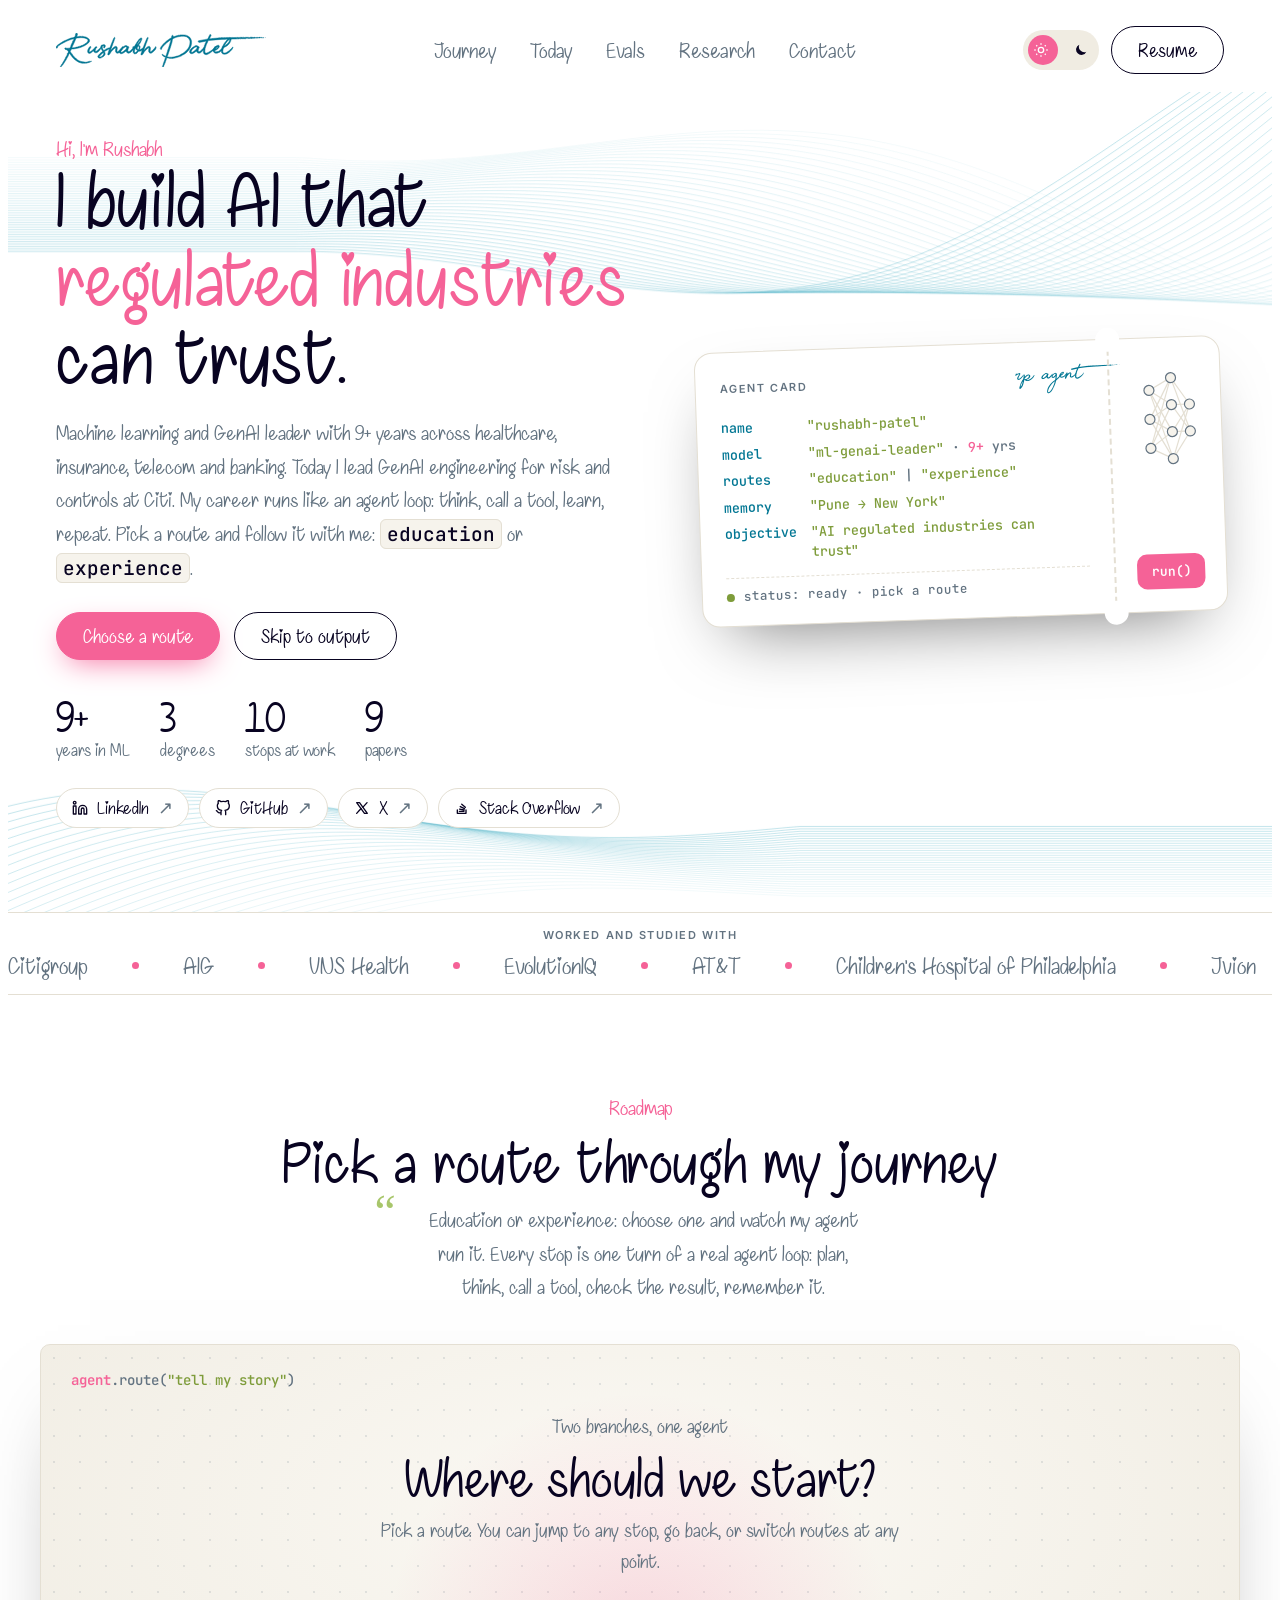
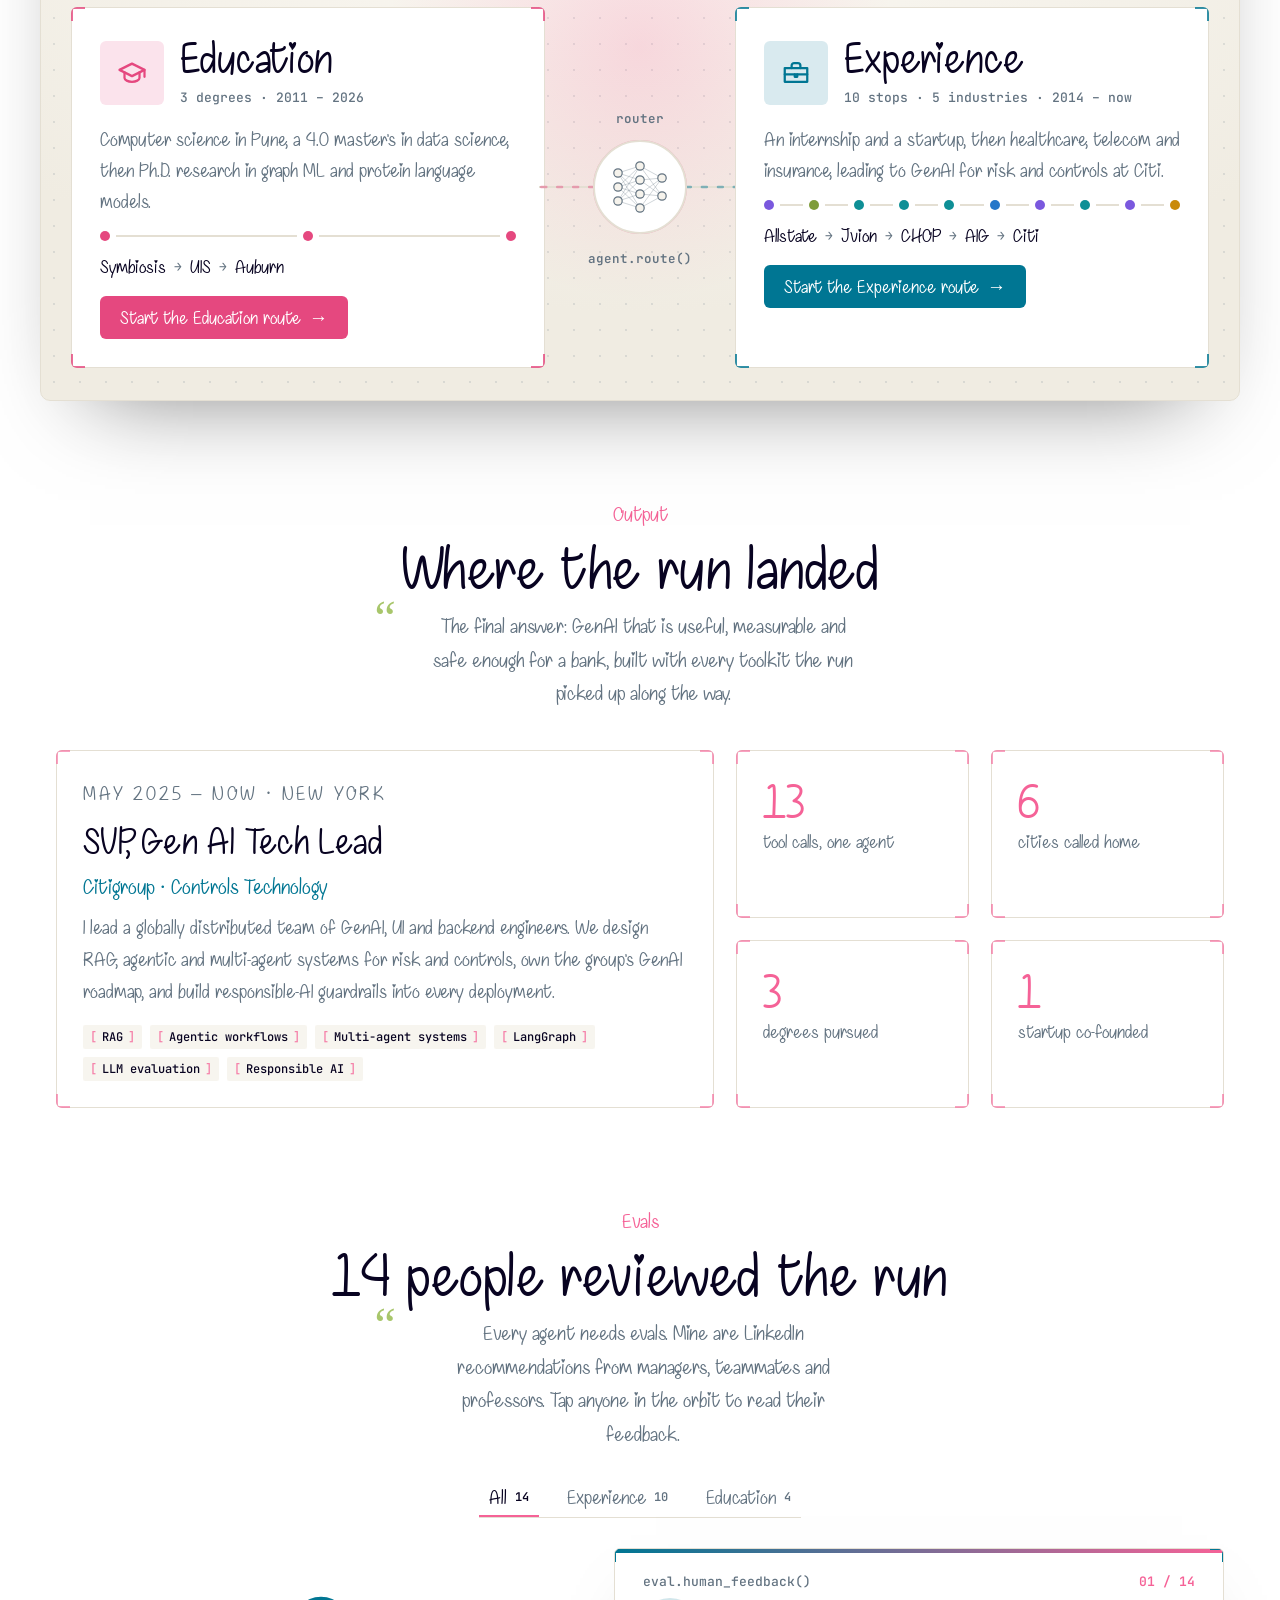
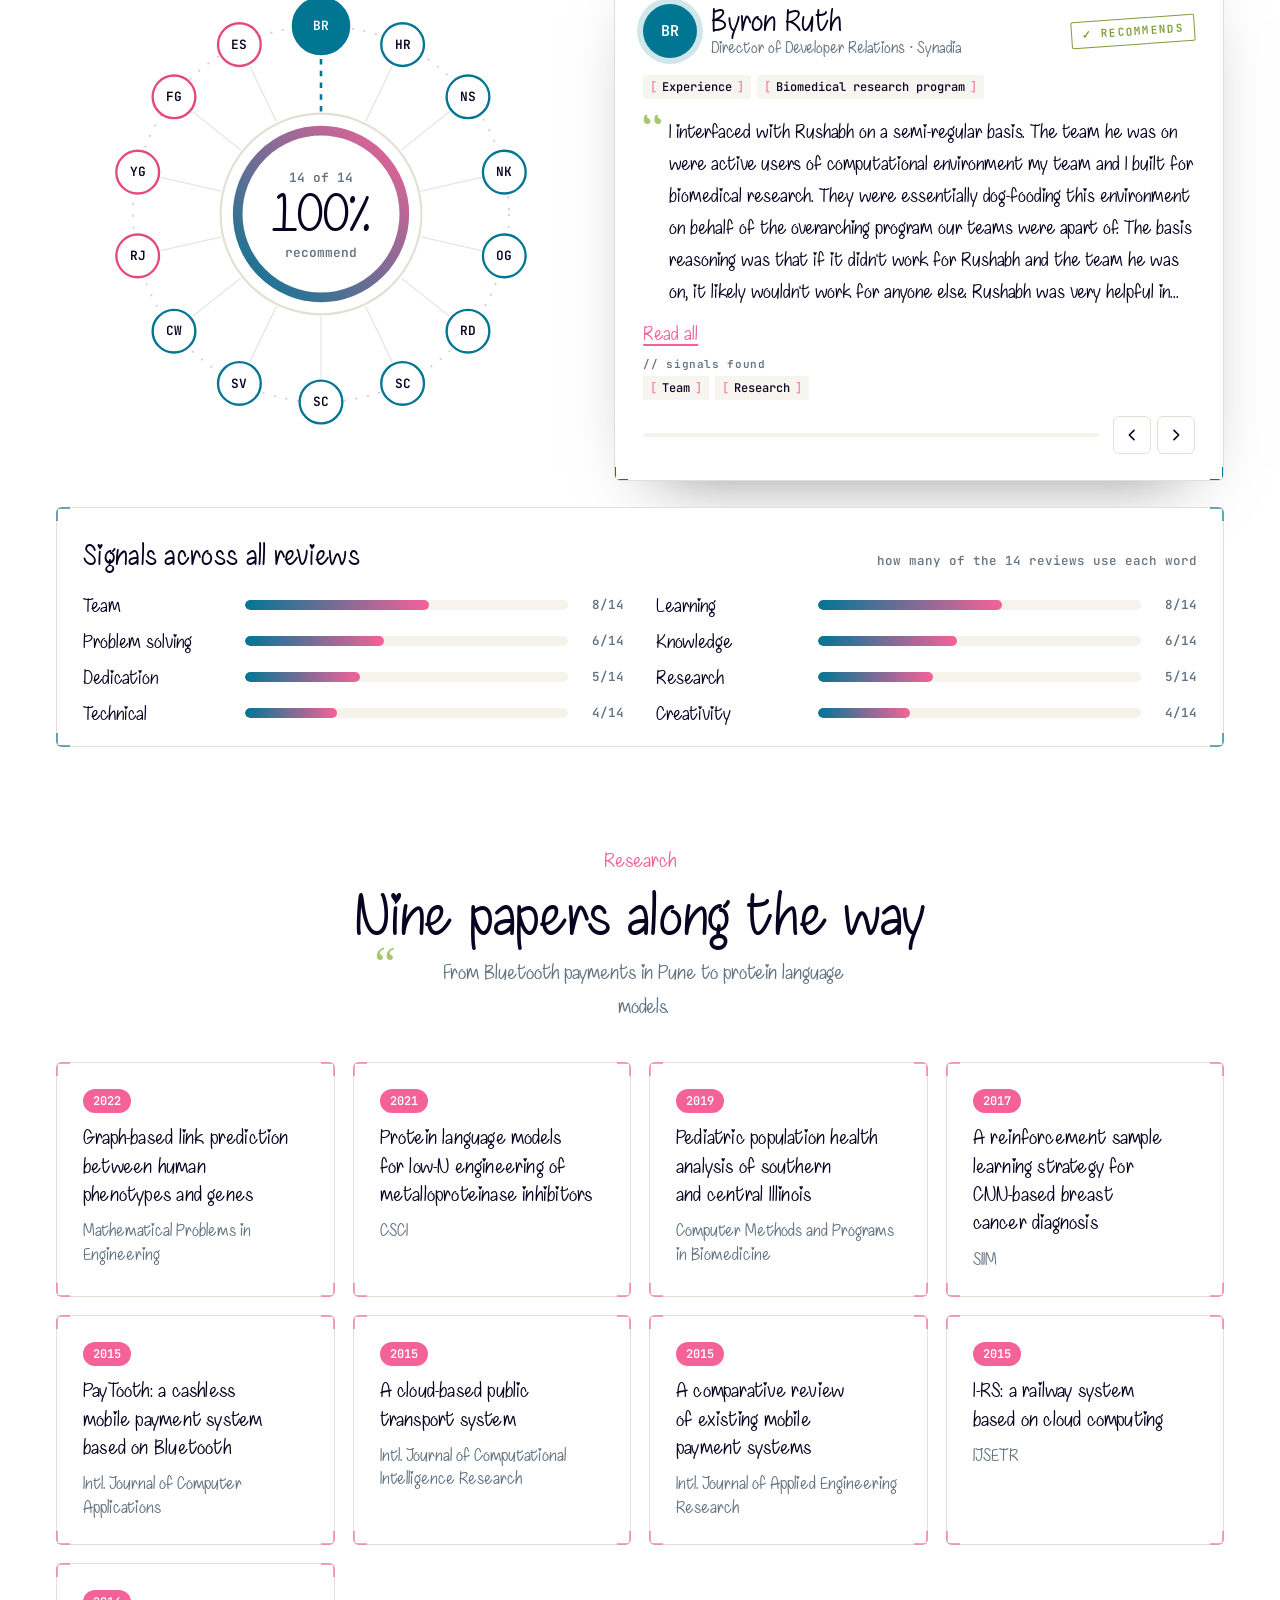
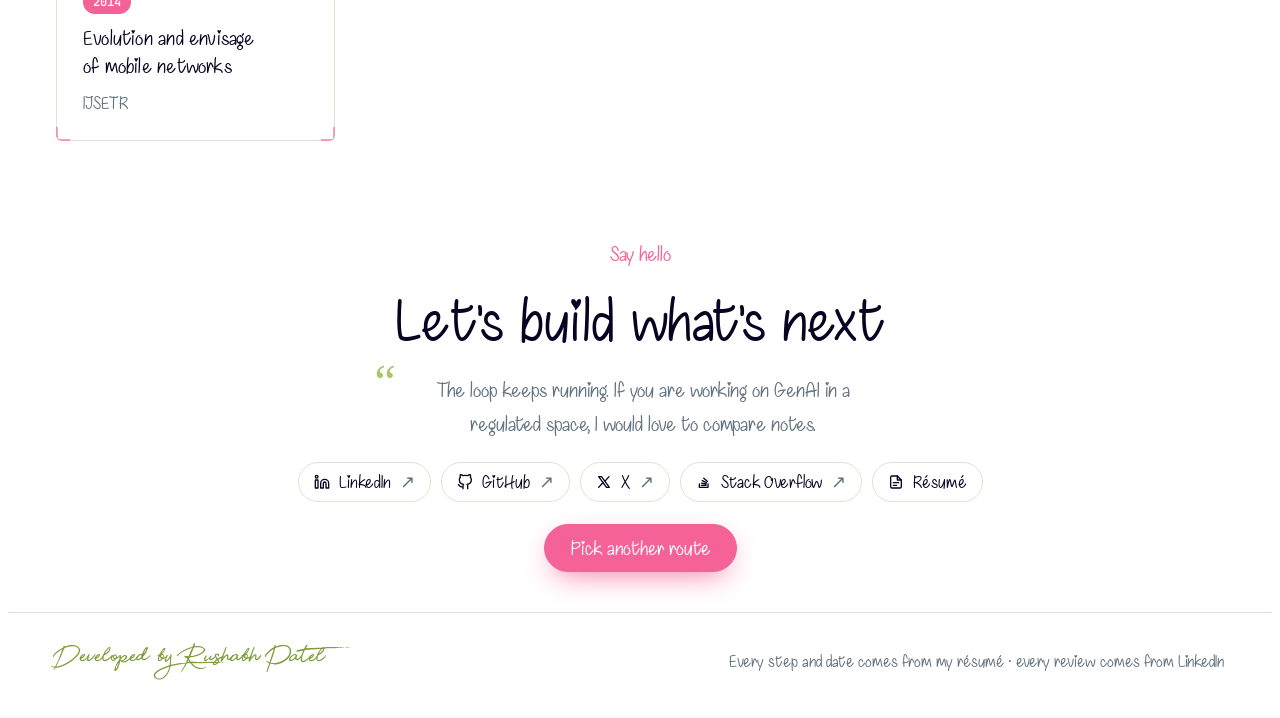
==== commit 258a16a4: "Add interactive résumé and ATS-friendly PDF Adds resume.html (timeline, skill/industry/track filters" ====
--- a/index.html
+++ b/index.html
@@ -716,7 +716,7 @@
         <svg class="sun" viewBox="0 0 24 24" fill="none" stroke="currentColor" stroke-width="2" aria-hidden="true"><circle cx="12" cy="12" r="4"/><path d="M12 2v2M12 20v2M4.9 4.9l1.4 1.4M17.7 17.7l1.4 1.4M2 12h2M20 12h2M4.9 19.1l1.4-1.4M17.7 6.3l1.4-1.4"/></svg>
         <svg viewBox="0 0 24 24" fill="currentColor" aria-hidden="true"><path d="M20 14.5A8 8 0 0 1 9.5 4a8 8 0 1 0 10.5 10.5z"/></svg>
       </button>
-      <a class="btn btn-line" href="#contact">Resume</a>
+      <a class="btn btn-line" href="resume.html">Resume</a>
     </div>
   </div>
 </nav>
@@ -923,7 +923,7 @@
     <p class="eyebrow">Say hello</p>
     <h2>Let's build what's next</h2>
     <p class="quote">The loop keeps running. If you are working on GenAI in a regulated space, I would love to compare notes.</p>
-    <div class="social"><a class="soc" href="https://www.linkedin.com/in/rushabhpatel5/" target="_blank" rel="noopener"><svg viewBox="0 0 24 24" aria-hidden="true"><path d="M16 8a6 6 0 0 1 6 6v7h-4v-7a2 2 0 0 0-4 0v7h-4v-7a6 6 0 0 1 6-6z"/><rect x="2" y="9" width="4" height="12"/><circle cx="4" cy="4" r="2"/></svg>LinkedIn<span class="ar" aria-hidden="true">↗</span></a><a class="soc" href="https://github.com/rushabh31" target="_blank" rel="noopener"><svg viewBox="0 0 24 24" aria-hidden="true"><path d="M9 19c-5 1.5-5-2.5-7-3m14 6v-3.87a3.37 3.37 0 0 0-.94-2.61c3.14-.35 6.44-1.54 6.44-7A5.44 5.44 0 0 0 20 4.77 5.07 5.07 0 0 0 19.91 1S18.73.65 16 2.48a13.38 13.38 0 0 0-7 0C6.27.65 5.09 1 5.09 1A5.07 5.07 0 0 0 5 4.77a5.44 5.44 0 0 0-1.5 3.78c0 5.42 3.3 6.61 6.44 7A3.37 3.37 0 0 0 9 18.13V22"/></svg>GitHub<span class="ar" aria-hidden="true">↗</span></a><a class="soc" href="https://twitter.com/rushabhpatel5" target="_blank" rel="noopener"><svg viewBox="0 0 24 24" aria-hidden="true"><path d="M4 4l11.7 16H20L8.3 4z"/><path d="M4 20l6.6-7.2M19.6 4l-6.1 6.7"/></svg>X<span class="ar" aria-hidden="true">↗</span></a><a class="soc" href="https://stackoverflow.com/users/7120667/rushabh-patel" target="_blank" rel="noopener"><svg viewBox="0 0 24 24" aria-hidden="true"><path d="M5 15v5h13v-5"/><path d="M8 17h7M8.3 13.6l6.9 1.4M9.4 9.8l6.4 3M11.6 6.3l5.4 4.6"/></svg>Stack Overflow<span class="ar" aria-hidden="true">↗</span></a><span class="soon">Résumé <em>link to add</em></span></div>
+    <div class="social"><a class="soc" href="https://www.linkedin.com/in/rushabhpatel5/" target="_blank" rel="noopener"><svg viewBox="0 0 24 24" aria-hidden="true"><path d="M16 8a6 6 0 0 1 6 6v7h-4v-7a2 2 0 0 0-4 0v7h-4v-7a6 6 0 0 1 6-6z"/><rect x="2" y="9" width="4" height="12"/><circle cx="4" cy="4" r="2"/></svg>LinkedIn<span class="ar" aria-hidden="true">↗</span></a><a class="soc" href="https://github.com/rushabh31" target="_blank" rel="noopener"><svg viewBox="0 0 24 24" aria-hidden="true"><path d="M9 19c-5 1.5-5-2.5-7-3m14 6v-3.87a3.37 3.37 0 0 0-.94-2.61c3.14-.35 6.44-1.54 6.44-7A5.44 5.44 0 0 0 20 4.77 5.07 5.07 0 0 0 19.91 1S18.73.65 16 2.48a13.38 13.38 0 0 0-7 0C6.27.65 5.09 1 5.09 1A5.07 5.07 0 0 0 5 4.77a5.44 5.44 0 0 0-1.5 3.78c0 5.42 3.3 6.61 6.44 7A3.37 3.37 0 0 0 9 18.13V22"/></svg>GitHub<span class="ar" aria-hidden="true">↗</span></a><a class="soc" href="https://twitter.com/rushabhpatel5" target="_blank" rel="noopener"><svg viewBox="0 0 24 24" aria-hidden="true"><path d="M4 4l11.7 16H20L8.3 4z"/><path d="M4 20l6.6-7.2M19.6 4l-6.1 6.7"/></svg>X<span class="ar" aria-hidden="true">↗</span></a><a class="soc" href="https://stackoverflow.com/users/7120667/rushabh-patel" target="_blank" rel="noopener"><svg viewBox="0 0 24 24" aria-hidden="true"><path d="M5 15v5h13v-5"/><path d="M8 17h7M8.3 13.6l6.9 1.4M9.4 9.8l6.4 3M11.6 6.3l5.4 4.6"/></svg>Stack Overflow<span class="ar" aria-hidden="true">↗</span></a><a class="soc" href="resume.html"><svg viewBox="0 0 24 24" aria-hidden="true"><path d="M14 3H6a2 2 0 0 0-2 2v14a2 2 0 0 0 2 2h12a2 2 0 0 0 2-2V9z"/><path d="M14 3v6h6M8 13h8M8 17h5"/></svg>Résumé</a></div>
     <button class="btn btn-pink" type="button" data-go="run">Pick another route</button>
   </div>
 </section>
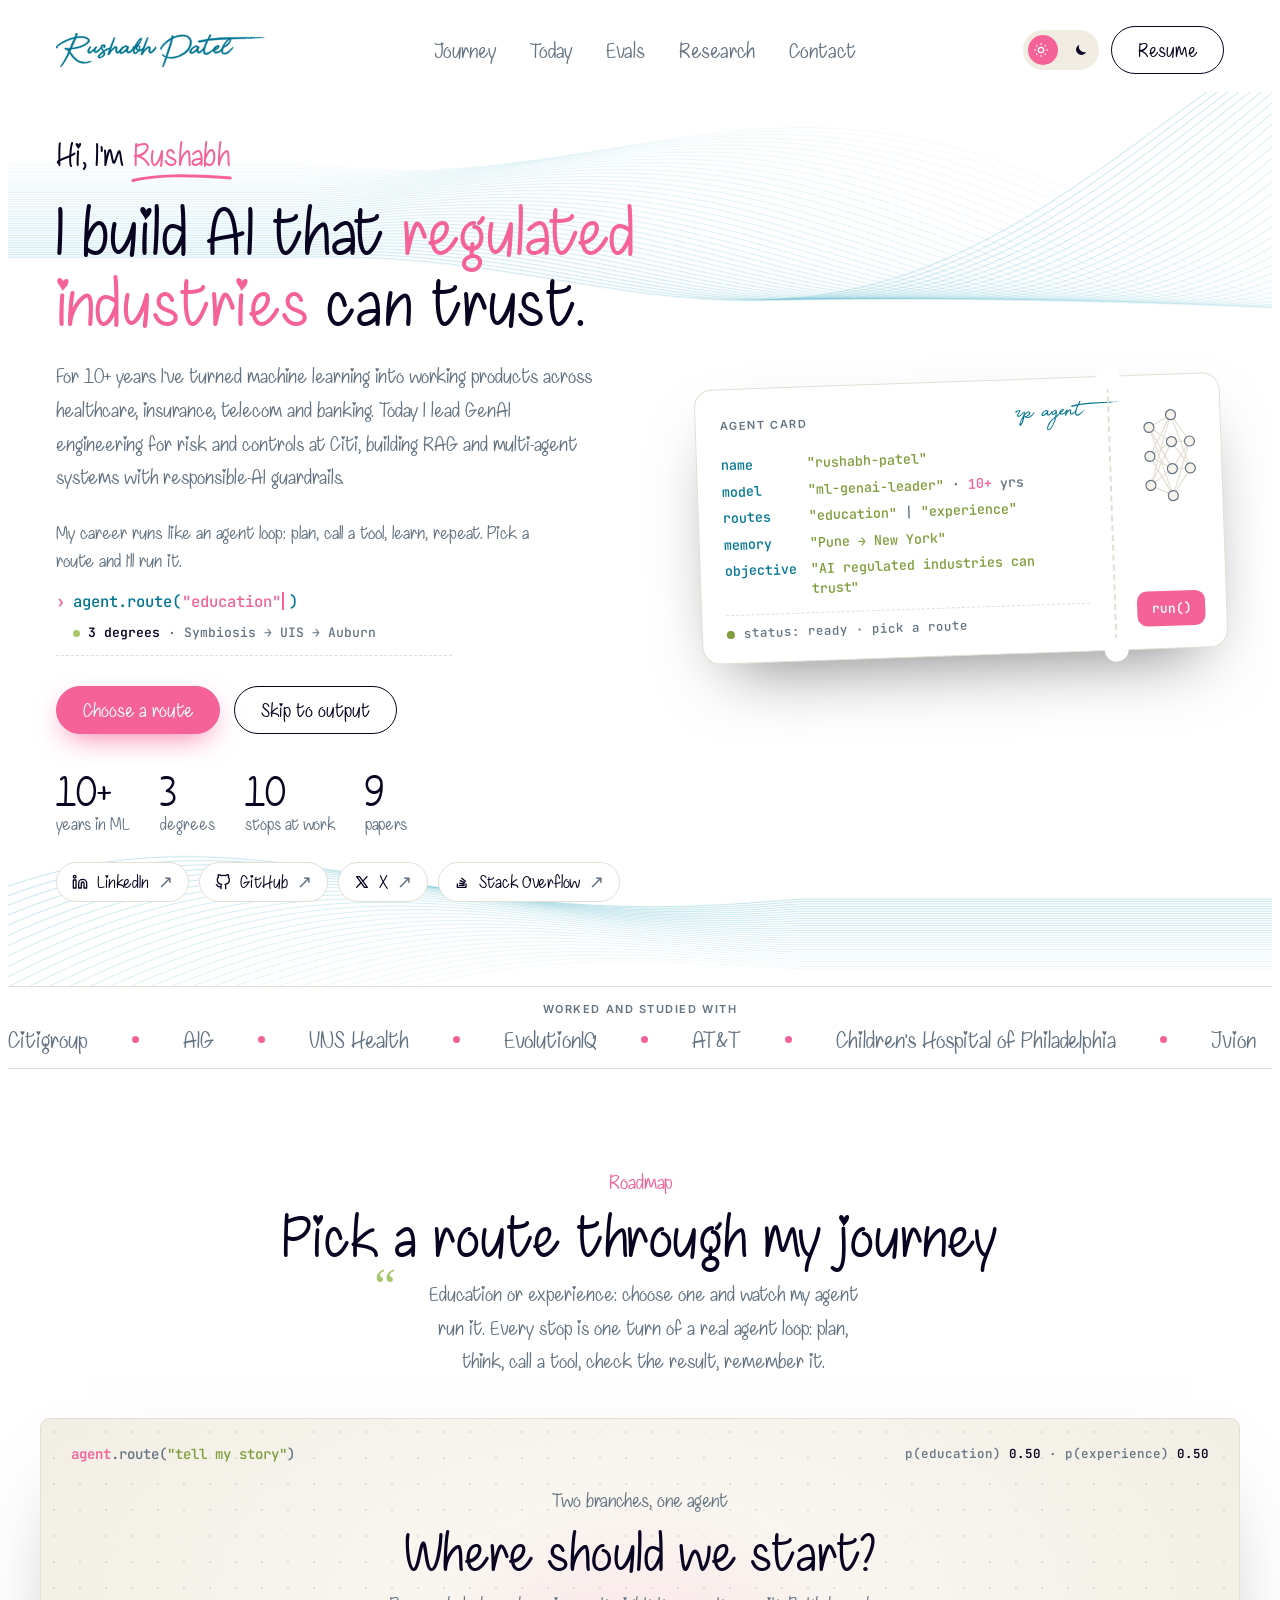
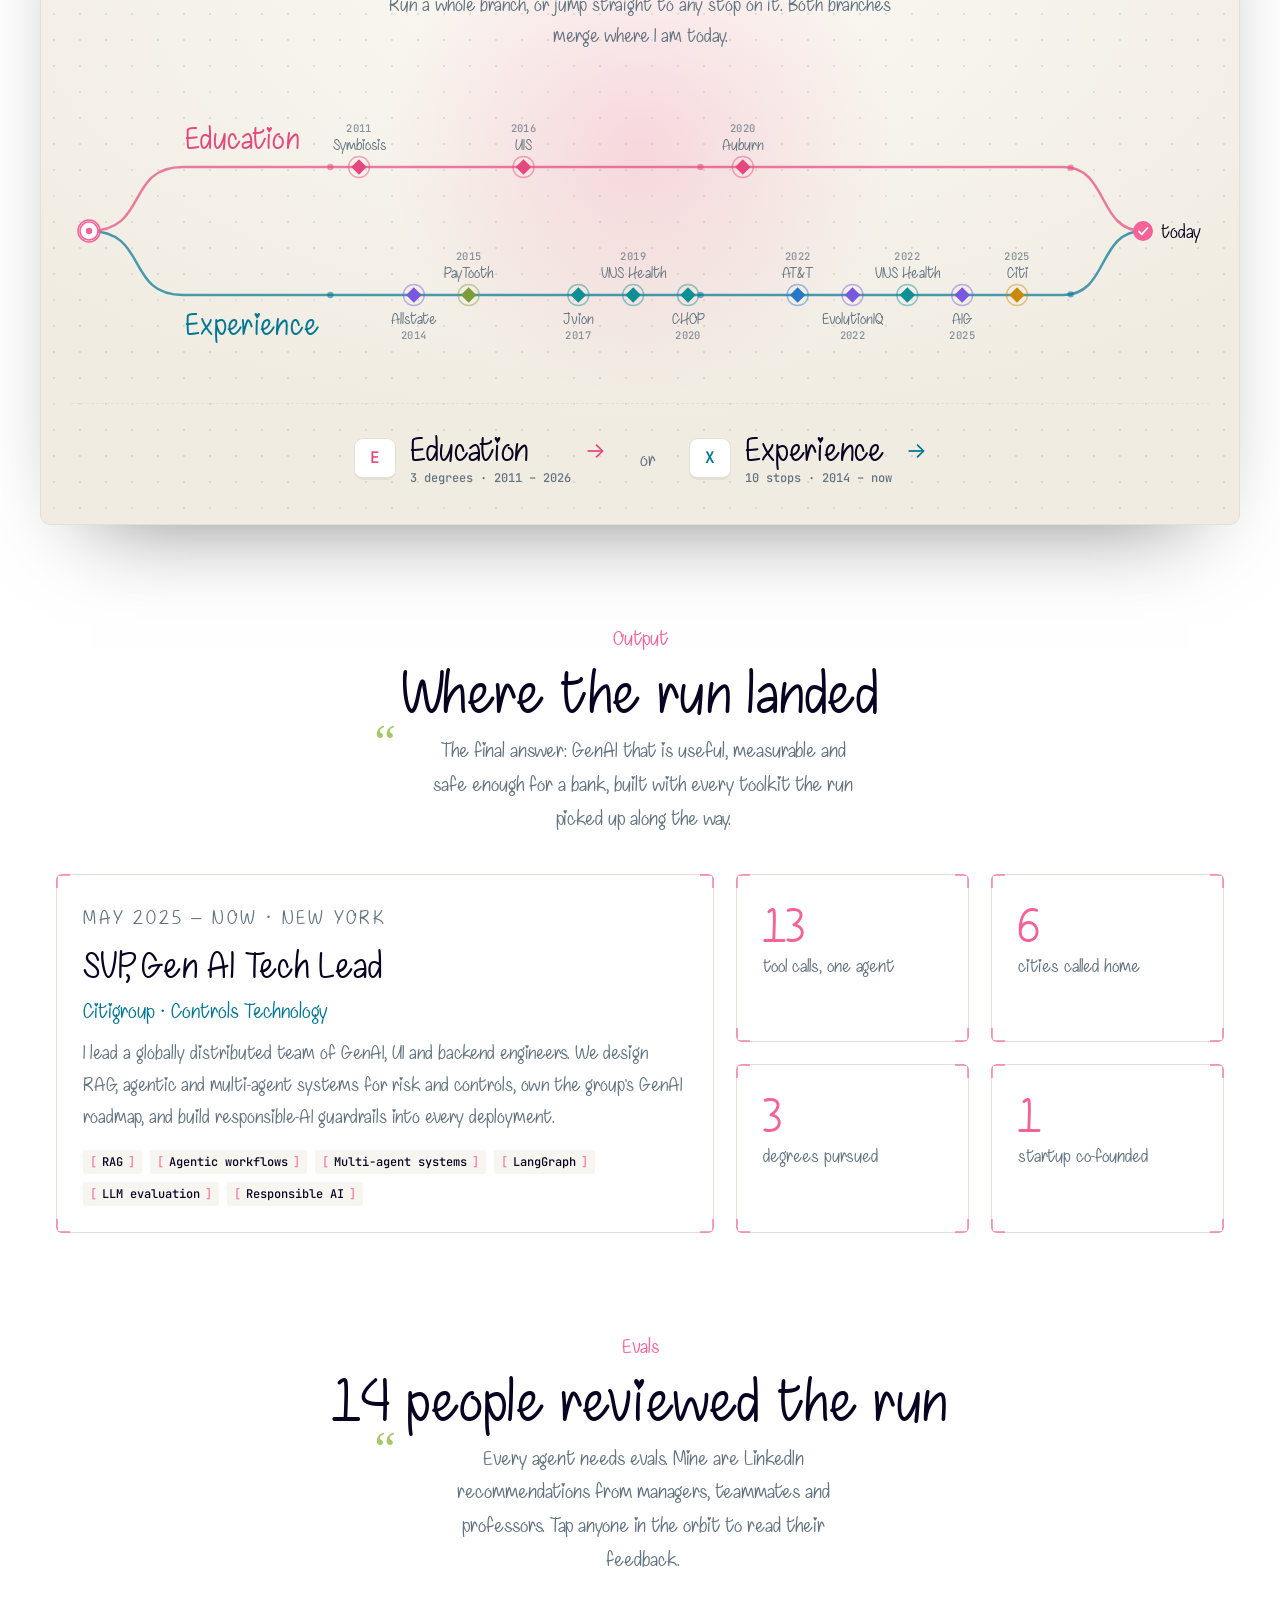
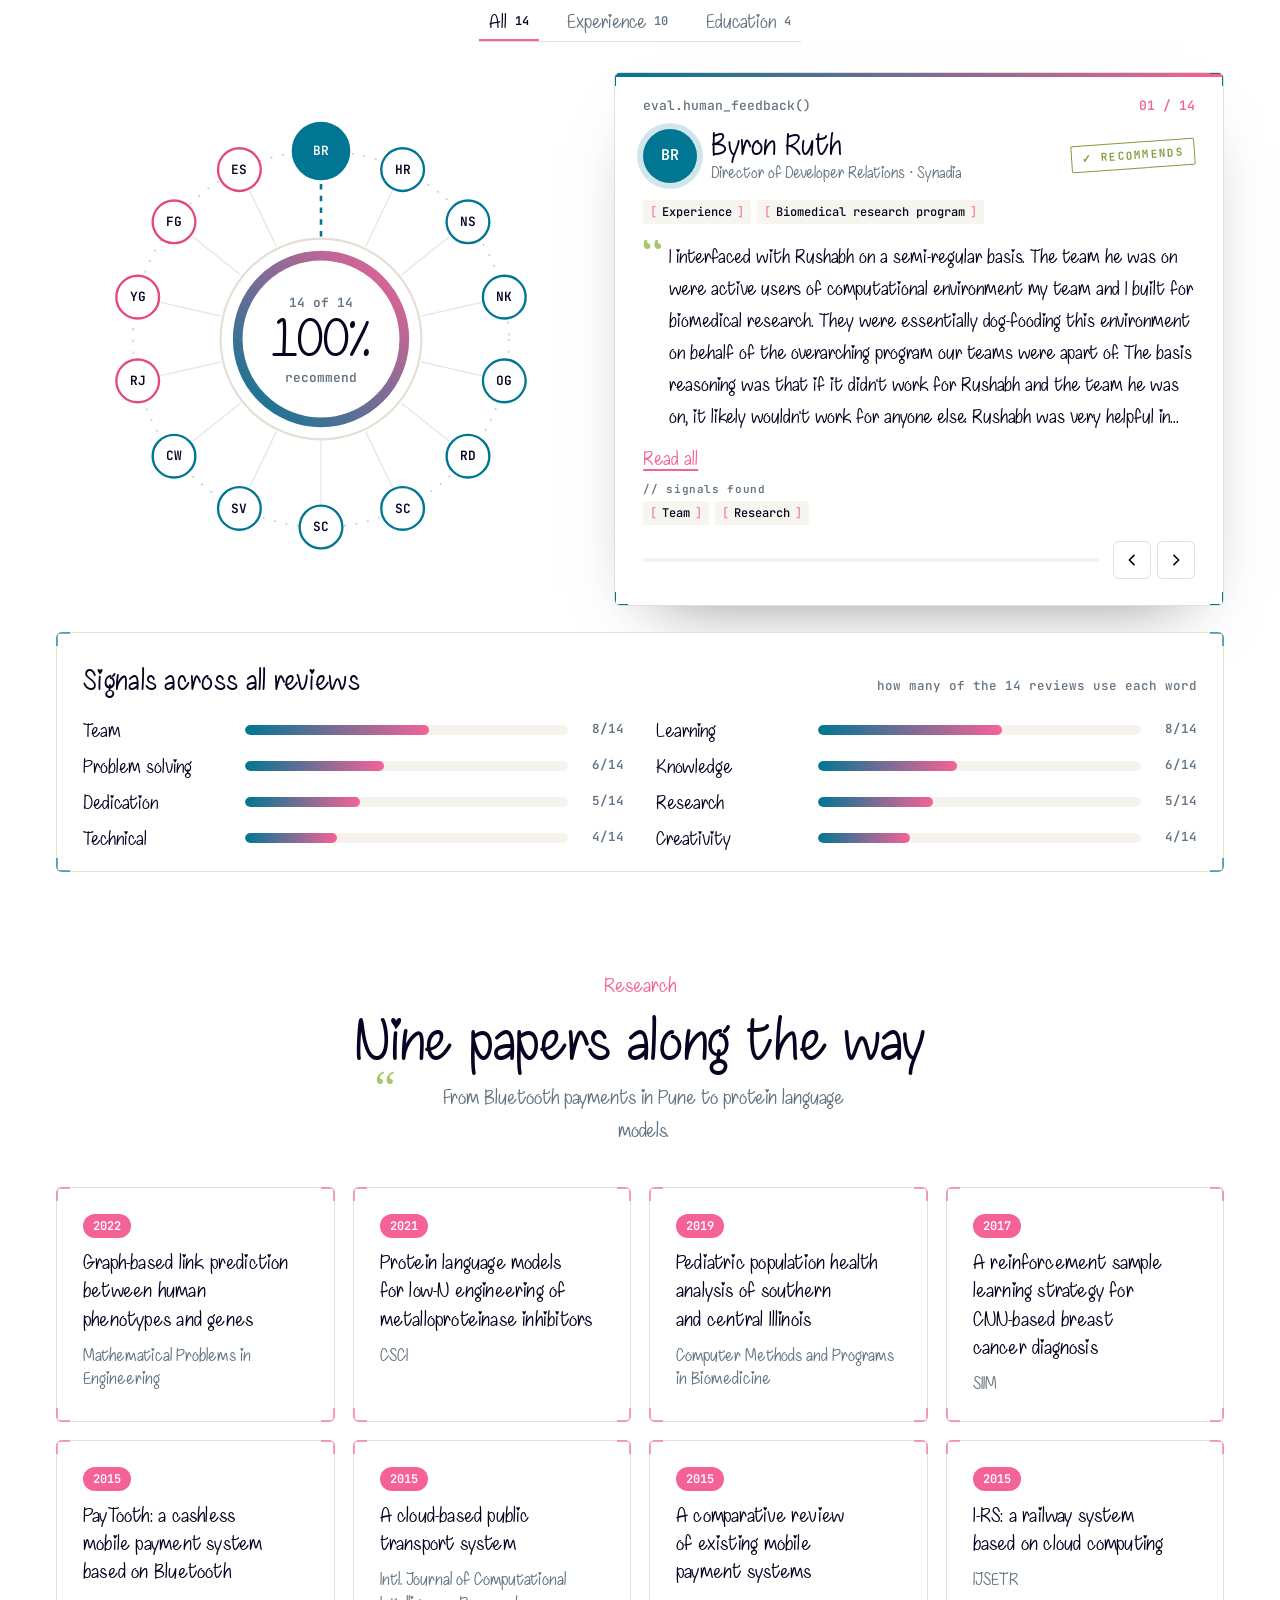
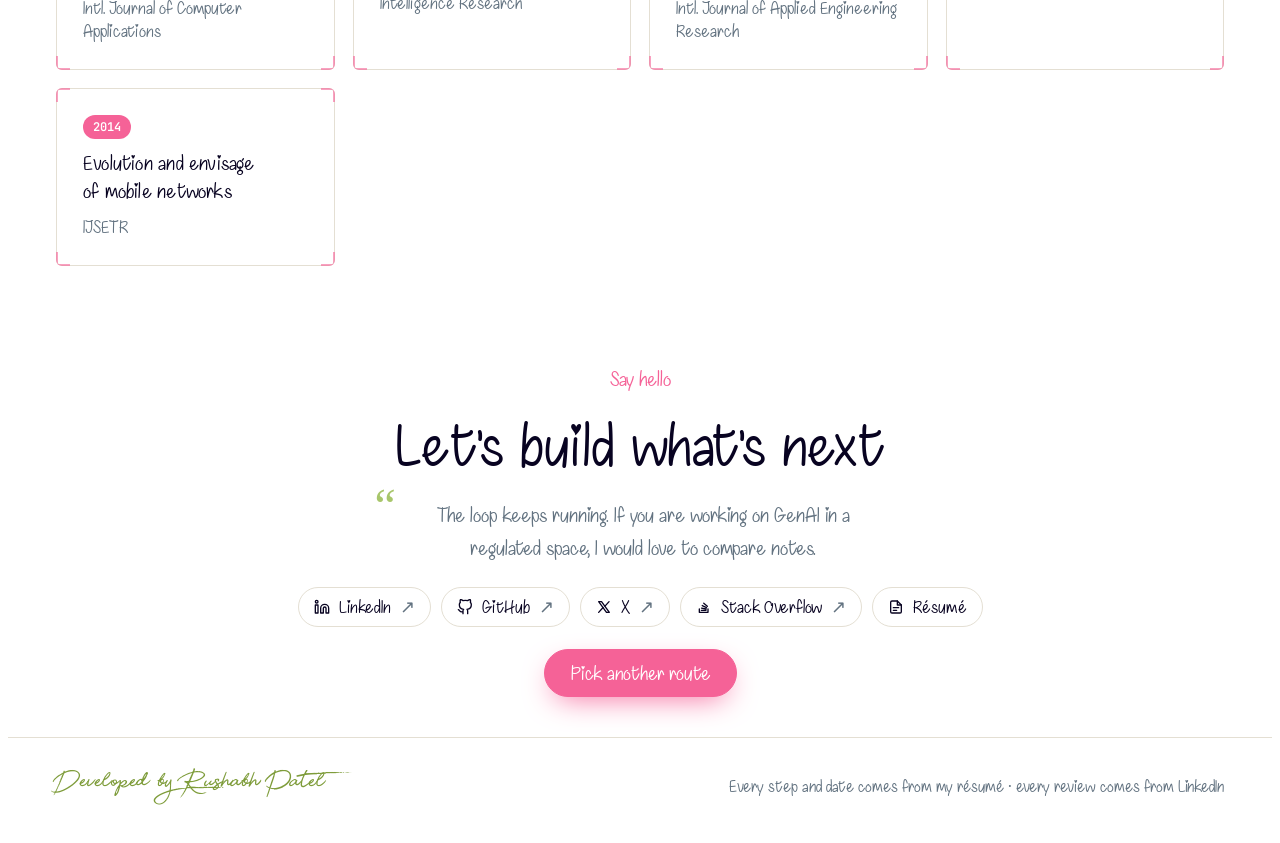
==== commit c29e0684: "Redesign the route picker as a branch graph, refresh the hero, add agent docs The "pick a route" car" ====
--- a/index.html
+++ b/index.html
@@ -87,11 +87,35 @@
 .hero{position:relative;overflow:hidden}
 .hero canvas{position:absolute;inset:0;width:100%;height:100%;pointer-events:none}
 .hero-grid{position:relative;z-index:1;display:grid;grid-template-columns:minmax(0,1.12fr) minmax(0,1fr);gap:52px;align-items:center;padding-block:44px 84px}
-.hero h1{font-size:clamp(46px,6vw,80px);line-height:1.02}
+.hero h1{font-size:clamp(44px,5.3vw,72px);line-height:1.04}
+.hello{font:500 clamp(26px,2.6vw,34px)/1.15 var(--f-head);color:var(--ink);margin:0 0 18px;letter-spacing:.01em}
+.hello-name{position:relative;display:inline-block;color:var(--pink);padding-bottom:4px}
+.hello-name svg{position:absolute;left:-2%;bottom:-6px;width:104%;height:12px;overflow:visible}
+.hello-name path{fill:none;stroke:var(--pink);stroke-width:3;stroke-linecap:round;stroke-dasharray:130;stroke-dashoffset:130;animation:hello-ink .9s .35s cubic-bezier(.6,.1,.3,1) forwards}
+@keyframes hello-ink{to{stroke-dashoffset:0}}
+.runline{margin-top:24px;max-width:56ch}
+.rl-k{font:500 19px/1.5 var(--f-head);color:var(--muted)}
+.rl-cmd{display:flex;flex-wrap:wrap;align-items:center;gap:6px 0;margin-top:14px;max-width:44ch;padding:2px 0 12px;border-bottom:1px dashed var(--line);font:500 15.5px/1.4 var(--f-mono);color:var(--ink)}
+.rl-pr{color:var(--pink);margin-right:8px;font-weight:700}
+.rl-fn{color:var(--mint)}
+.rl-slot{display:inline-flex;align-items:center}
+.rl-tok{border:0;background:none;padding:0 1px;margin:0;font:inherit;color:var(--pink);cursor:pointer;border-radius:4px;white-space:pre}
+.rl-tok:hover{text-decoration:underline;text-underline-offset:4px}
+.rl-or{color:var(--muted);margin:0 8px}
+.rl-cmd.live .rl-slot{min-width:12ch}
+.rl-car{display:inline-block;width:2px;height:1.15em;background:var(--pink);margin-left:1px;vertical-align:-.2em;animation:rl-blink 1s steps(1) infinite}
+@keyframes rl-blink{50%{opacity:0}}
+.rl-obs{font-size:13px;line-height:1.45;color:var(--muted);flex-basis:100%;margin:6px 0 0 17px;min-height:1.45em;display:flex;align-items:flex-start;gap:8px;opacity:0;transform:translateX(-4px);transition:opacity .35s,transform .35s}
+.rl-obs.on{opacity:1;transform:none}
+.rl-obs i{width:7px;height:7px;border-radius:50%;background:var(--muted);flex:none;margin-top:.42em}
+.rl-obs.plan i{background:var(--q,#a8c66b);animation:rl-pulse .9s ease-in-out infinite}
+.rl-obs.done i{background:var(--q,#a8c66b)}
+.rl-obs b{font-weight:600;color:var(--ink)}
+@keyframes rl-pulse{50%{transform:scale(.55);opacity:.5}}
 .hero h1 em{font-style:normal;color:var(--pink)}
-.hero .lede{max-width:56ch;color:var(--muted);margin-top:20px}
+.hero .lede{max-width:54ch;color:var(--muted);margin-top:22px}
 .hero .lede code{font:500 .92em var(--f-mono);color:var(--ink);background:var(--card-2);border:1px solid var(--line);border-radius:6px;padding:1px 6px}
-.hero-cta{display:flex;flex-wrap:wrap;gap:14px;margin-top:28px}
+.hero-cta{display:flex;flex-wrap:wrap;gap:14px;margin-top:30px}
 .stats{display:flex;flex-wrap:wrap;gap:30px;margin-top:36px}
 .stats div{display:grid}
 .stats b{font:400 42px/1 var(--f-head);color:var(--ink)}
@@ -419,7 +443,7 @@
 
 @media (max-width:1000px){
   .links{display:none}
-  .hero-grid{grid-template-columns:minmax(0,1fr);padding-block:20px 56px;gap:40px}
+  .hero-grid{grid-template-columns:minmax(0,1fr);padding-block:32px 56px;gap:44px}
   .pass{transform:rotate(-1.2deg);max-width:540px}
   .now-grid{grid-template-columns:minmax(0,1fr)}
   .r-grid{grid-template-columns:minmax(0,1fr);gap:0}
@@ -458,6 +482,9 @@
   .kv{font-size:12.5px;gap:6px 10px}
   .glyph{width:50px;height:96px}
   .stats{gap:20px}
+  .hello{margin-bottom:14px}
+  .rl-cmd{display:flex;font-size:14px}
+  .rl-obs{min-height:2.9em}
   .console{border-radius:22px}
   .view{padding:18px 14px 20px}
   .r-head{margin:12px 0 20px}
@@ -692,7 +719,68 @@
   .ev-filter{gap:8px}
 }
 
+
+/* Router: a git-style fork. Two branches leave rp-agent, each stop is a commit, both merge at today */
+.fk-top{display:flex;justify-content:space-between;align-items:center;gap:8px 16px;flex-wrap:wrap}
+.fk-p{display:flex;gap:8px;align-items:center;font:500 12.5px/1.3 var(--f-mono);color:var(--muted)}
+.fk-p b{font-weight:600;color:var(--ink);min-width:3.4ch;transition:color .3s}
+.console[data-hover="edu"] .fk-p b:first-of-type{color:var(--t-edu)}
+.console[data-hover="exp"] .fk-p b:last-of-type{color:var(--mint)}
+.fork{position:relative;margin:0 -4px}
+.fork svg{display:block;width:100%;overflow:visible}
+.fk-b{transition:opacity .45s var(--ease)}
+.console[data-hover="edu"] .fk-b.exp,.console[data-hover="exp"] .fk-b.edu{opacity:.26}
+.fk-lane{fill:none;stroke:var(--c);stroke-width:2.5;stroke-linecap:round;stroke-dasharray:1;stroke-dashoffset:0;opacity:.7;transition:stroke-width .4s,opacity .4s;animation:fk-draw 1.6s var(--ease) both}
+.fk-b.exp .fk-lane{animation-delay:.15s}
+@keyframes fk-draw{from{stroke-dashoffset:1}}
+.console[data-hover="edu"] .fk-b.edu .fk-lane,.console[data-hover="exp"] .fk-b.exp .fk-lane{stroke-width:3.5;opacity:1}
+.fk-hit{fill:none;stroke:transparent;stroke-width:40;cursor:pointer;pointer-events:stroke}
+.fk-pk{fill:var(--c);opacity:.55;pointer-events:none;transition:opacity .4s}
+.console[data-hover="edu"] .fk-b.edu .fk-pk,.console[data-hover="exp"] .fk-b.exp .fk-pk{opacity:1}
+.fk-title{font:400 32px/1 var(--f-head);fill:var(--c);cursor:pointer;letter-spacing:.01em}
+.fork svg.vert .fk-title{font-size:26px}
+.fk-stop{cursor:pointer;outline:none}
+.fk-hot{fill:transparent}
+.fk-ring{fill:none;stroke:var(--sc);stroke-width:1.5;opacity:.45;transform-box:fill-box;transform-origin:center;transition:transform .35s var(--ease),opacity .35s}
+.fk-dia{fill:var(--sc);transform-box:fill-box;transform-origin:center;transition:transform .35s var(--ease)}
+.fk-n{font:400 16px var(--f-head);fill:var(--muted);transition:fill .3s}
+.fork svg.vert .fk-n{font-size:17px}
+.fk-y{font:500 10.5px var(--f-mono);fill:var(--muted);opacity:.75;letter-spacing:.04em}
+.fk-stop:hover .fk-ring,.fk-stop:focus-visible .fk-ring{transform:scale(1.45);opacity:1}
+.fk-stop:hover .fk-dia,.fk-stop:focus-visible .fk-dia{transform:rotate(45deg) scale(1.15)}
+.fk-stop:hover .fk-n,.fk-stop:focus-visible .fk-n{fill:var(--ink)}
+.fk-stop:focus-visible .fk-ring{stroke-width:2.5}
+.fk-core{fill:var(--card);stroke:var(--ink);stroke-width:1.5}
+.fk-root .fk-core{stroke:var(--pink)}
+.fk-dot{fill:var(--pink)}
+.fk-halo{fill:none;stroke:var(--pink);stroke-width:1.5;transform-box:fill-box;transform-origin:center;animation:halo2 3s ease-out infinite}
+.fk-lab{font:600 11.5px var(--f-mono);fill:var(--muted);letter-spacing:.04em}
+.fk-merge{cursor:pointer;outline:none}
+.fk-merge .fk-core{fill:var(--pink);stroke:none;transition:transform .35s var(--ease);transform-box:fill-box;transform-origin:center}
+.fk-merge:hover .fk-core,.fk-merge:focus-visible .fk-core{transform:scale(1.2)}
+.fk-chk{fill:none;stroke:#fff;stroke-width:1.8;stroke-linecap:round;stroke-linejoin:round}
+.fk-today{font:400 20px var(--f-head);fill:var(--ink)}
+.fk-keys{display:flex;flex-wrap:wrap;justify-content:center;align-items:center;gap:14px 30px;margin-top:22px;padding-top:22px;border-top:1px dashed var(--line)}
+.fk-go{display:inline-grid;grid-template-columns:auto auto auto;grid-template-rows:auto auto;align-items:center;column-gap:14px;row-gap:2px;background:none;border:0;padding:6px 4px;cursor:pointer;color:var(--ink);text-align:left}
+.fk-go kbd{grid-row:1/3;display:grid;place-items:center;width:42px;height:42px;font:600 16px/1 var(--f-mono);color:var(--c);border:1px solid var(--line);border-bottom-width:3px;border-radius:9px;background:var(--card);transition:transform .2s,border-color .3s}
+.fk-name{font:400 34px/1 var(--f-head);background:linear-gradient(var(--c),var(--c)) 0 100%/0 2px no-repeat;padding-bottom:3px;transition:background-size .45s var(--ease)}
+.fk-meta{grid-column:2;font:500 12px/1.3 var(--f-mono);color:var(--muted)}
+.fk-ar{grid-column:3;grid-row:1;font:400 22px/1 var(--f-body);color:var(--c);transition:transform .35s var(--ease)}
+.fk-go:hover .fk-name,.fk-go:focus-visible .fk-name{background-size:100% 2px}
+.fk-go:hover kbd,.fk-go:focus-visible kbd{transform:translateY(2px);border-color:var(--c);border-bottom-width:1px;margin-top:2px}
+.fk-go:hover .fk-ar,.fk-go:focus-visible .fk-ar{transform:translateX(6px)}
+.fk-or{font:400 20px var(--f-head);color:var(--muted)}
+@media (max-width:600px){
+  .fk-p{font-size:11.5px}
+  .fk-keys{gap:10px;justify-content:stretch}
+  .fk-go{width:100%;grid-template-columns:auto 1fr auto}
+  .fk-name{font-size:30px}
+  .fk-or{display:none}
+}
 @media (prefers-reduced-motion:reduce){
+  .fk-lane{animation:none}
+  .hello-name path{animation:none;stroke-dashoffset:0}
+  .rl-car{animation:none}
   html{scroll-behavior:auto}
   *,*::before,*::after{animation:none!important;transition:none!important}
 }
@@ -725,15 +813,22 @@
   <canvas id="waves" aria-hidden="true"></canvas>
   <div class="wrap hero-grid">
     <div>
-      <p class="eyebrow">Hi, I'm Rushabh</p>
+      <p class="hello">Hi, I'm <span class="hello-name">Rushabh<svg viewBox="0 0 120 12" preserveAspectRatio="none" aria-hidden="true"><path d="M2 8.5C30 3 62 2.5 118 6"/></svg></span></p>
       <h1>I build AI that <em>regulated industries</em> can trust.</h1>
-      <p class="lede">Machine learning and GenAI leader with 9+ years across healthcare, insurance, telecom and banking. Today I lead GenAI engineering for risk and controls at Citi. My career runs like an agent loop: think, call a tool, learn, repeat. Pick a route and follow it with me: <code>education</code> or <code>experience</code>.</p>
+      <p class="lede">For 10+ years I've turned machine learning into working products across healthcare, insurance, telecom and banking. Today I lead GenAI engineering for risk and controls at Citi, building RAG and multi-agent systems with responsible-AI guardrails.</p>
+      <div class="runline">
+        <p class="rl-k">My career runs like an agent loop: plan, call a tool, learn, repeat. Pick a route and I'll run it.</p>
+        <div class="rl-cmd" id="rlCmd">
+          <span class="rl-pr" aria-hidden="true">&rsaquo;</span><span class="rl-fn">agent.route(</span><span class="rl-slot" id="rlSlot"><button class="rl-tok" type="button" data-r="edu">"education"</button><span class="rl-or">|</span><button class="rl-tok" type="button" data-r="exp">"experience"</button></span><span class="rl-fn">)</span>
+          <span class="rl-obs" id="rlObs" aria-hidden="true"></span>
+        </div>
+      </div>
       <div class="hero-cta">
         <button class="btn btn-pink" type="button" data-go="run">Choose a route</button>
         <a class="btn btn-line" href="#now">Skip to output</a>
       </div>
       <div class="stats">
-        <div><b>9+</b><span>years in ML</span></div>
+        <div><b>10+</b><span>years in ML</span></div>
         <div><b>3</b><span>degrees</span></div>
         <div><b>10</b><span>stops at work</span></div>
         <div><b>9</b><span>papers</span></div>
@@ -745,7 +840,7 @@
         <div class="pass-top"><span class="lbl">Agent card</span><span class="carrier">rp-agent</span></div>
         <dl class="kv">
           <dt>name</dt><dd><span class="s">"rushabh-patel"</span></dd>
-          <dt>model</dt><dd><span class="s">"ml-genai-leader"</span><span class="p"> · </span><span class="n">9+</span><span class="p"> yrs</span></dd>
+          <dt>model</dt><dd><span class="s">"ml-genai-leader"</span><span class="p"> · </span><span class="n">10+</span><span class="p"> yrs</span></dd>
           <dt>routes</dt><dd><span class="s">"education"</span><span class="p"> | </span><span class="s">"experience"</span></dd>
           <dt>memory</dt><dd><span class="s">"Pune → New York"</span></dd>
           <dt>objective</dt><dd><span class="s">"AI regulated industries can trust"</span></dd>
@@ -776,37 +871,22 @@
       <div class="glow-bg" aria-hidden="true"></div>
 
       <div class="view" id="vRouter">
-        <p class="cmd"><b>agent</b>.route(<em>"tell my story"</em>)</p>
+        <div class="fk-top">
+          <p class="cmd"><b>agent</b>.route(<em>"tell my story"</em>)</p>
+          <p class="fk-p" id="fkP" aria-hidden="true">p(education) <b>0.50</b><span>·</span>p(experience) <b>0.50</b></p>
+        </div>
         <div class="r-head">
           <p class="eyebrow">Two branches, one agent</p>
           <h3>Where should we start?</h3>
-          <p>Pick a route. You can jump to any stop, go back, or switch routes at any point.</p>
+          <p>Run a whole branch, or jump straight to any stop on it. Both branches merge where I am today.</p>
         </div>
-        <div class="r-grid">
-          <button class="route-card edu" type="button" data-route="edu" style="--c:var(--t-edu)">
-            <span class="rc-top">
-              <span class="rc-ico" aria-hidden="true"><svg viewBox="0 0 24 24"><path d="M2 9.5 12 4.5l10 5-10 5z"/><path d="M6 11.5v4.5c0 1.6 2.7 3 6 3s6-1.4 6-3v-4.5"/><path d="M22 9.5v5.5"/></svg></span>
-              <span><span class="rc-name">Education</span><span class="rc-meta">3 degrees · 2011 – 2026</span></span>
-            </span>
-            <span class="rc-desc">Computer science in Pune, a 4.0 master's in data science, then Ph.D. research in graph ML and protein language models.</span>
-            <span class="dots" id="dotsEdu" aria-hidden="true"></span>
-            <span class="chain">Symbiosis <span class="arr">→</span> UIS <span class="arr">→</span> Auburn</span>
-            <span class="rc-go">Start the Education route <span aria-hidden="true">→</span></span>
-          </button>
-          <div class="r-mid" aria-hidden="true">
-            <svg viewBox="0 0 190 280" id="routerSvg"></svg>
-          </div>
-          <div class="or" aria-hidden="true"><b><i></i>or</b></div>
-          <button class="route-card exp" type="button" data-route="exp" style="--c:var(--mint)">
-            <span class="rc-top">
-              <span class="rc-ico" aria-hidden="true"><svg viewBox="0 0 24 24"><path d="M3 8h18v11H3z"/><path d="M8.5 8V6a2 2 0 0 1 2-2h3a2 2 0 0 1 2 2v2"/><path d="M3 13h18"/><path d="M11 13v2h2v-2"/></svg></span>
-              <span><span class="rc-name">Experience</span><span class="rc-meta">10 stops · 5 industries · 2014 – now</span></span>
-            </span>
-            <span class="rc-desc">An internship and a startup, then healthcare, telecom and insurance, leading to GenAI for risk and controls at Citi.</span>
-            <span class="dots" id="dotsExp" aria-hidden="true"></span>
-            <span class="chain">Allstate <span class="arr">→</span> Jvion <span class="arr">→</span> CHOP <span class="arr">→</span> AIG <span class="arr">→</span> Citi</span>
-            <span class="rc-go">Start the Experience route <span aria-hidden="true">→</span></span>
-          </button>
+        <div class="fork" id="fork">
+          <svg id="forkSvg" role="group" aria-label="My journey as two branches, education and experience, that merge at today"></svg>
+        </div>
+        <div class="fk-keys">
+          <button class="fk-go" type="button" data-route="edu" style="--c:var(--t-edu)"><kbd>E</kbd><span class="fk-name">Education</span><span class="fk-meta">3 degrees · 2011 – 2026</span><span class="fk-ar" aria-hidden="true">→</span></button>
+          <span class="fk-or" aria-hidden="true">or</span>
+          <button class="fk-go" type="button" data-route="exp" style="--c:var(--mint)"><kbd>X</kbd><span class="fk-name">Experience</span><span class="fk-meta">10 stops · 2014 – now</span><span class="fk-ar" aria-hidden="true">→</span></button>
         </div>
       </div>
 
@@ -1123,42 +1203,123 @@
   };
   const stopColor = id => `var(--t-${SD[id].k})`;
 
-  // router card previews
-  (function(){
-    [['dotsEdu','edu'],['dotsExp','exp']].forEach(([el_, r]) => {
-      const box = $(el_);
-      ROUTES[r].ids.forEach((id, j) => {
-        if (j) box.appendChild(h('s'));
-        const i = h('i'); i.style.setProperty('--dc', stopColor(id)); i.style.setProperty('--i', j); box.appendChild(i);
-      });
-    });
-    // router diagram: a small core with two branches
-    const s = $('routerSvg'), cx = 95, cy = 140;
-    el('path', { class:'rw', d:`M${cx - 46} ${cy} C 40 ${cy}, 30 ${cy}, -6 ${cy}` }, s);
-    el('path', { class:'rw', d:`M${cx + 46} ${cy} C 150 ${cy}, 160 ${cy}, 196 ${cy}` }, s);
-    el('path', { class:'rw-f l', d:`M${cx - 46} ${cy} C 40 ${cy}, 30 ${cy}, -6 ${cy}`, style:'--c:var(--t-edu)' }, s);
-    el('path', { class:'rw-f r', d:`M${cx + 46} ${cy} C 150 ${cy}, 160 ${cy}, 196 ${cy}`, style:'--c:var(--mint)' }, s);
-    el('circle', { class:'rhalo', cx, cy, r:46 }, s);
-    el('circle', { class:'rcore', cx, cy, r:46 }, s);
-    const L = [[cx - 22, [cy - 14, cy, cy + 14]], [cx, [cy - 21, cy - 7, cy + 7, cy + 21]], [cx + 22, [cy - 9, cy + 9]]];
-    for (let a = 0; a < 2; a++) L[a][1].forEach(y1 => L[a + 1][1].forEach(y2 => el('line', { class:'re', x1:L[a][0], y1, x2:L[a + 1][0], y2 }, s)));
-    let d = 0; L.forEach(([x, ys]) => ys.forEach(y => el('circle', { class:'rn', cx:x, cy:y, r:4.2, style:`animation-delay:${(d++ * 0.21).toFixed(2)}s` }, s)));
-    const t1 = el('text', { class:'rlab', x:cx, y:cy - 64 }, s); t1.textContent = 'router';
-    const t2 = el('text', { class:'rlab', x:cx, y:cy + 76 }, s); t2.textContent = 'agent.route()';
-  })();
-
   // ---------- console state ----------
   const con = $('console'), vRouter = $('vRouter'), vRoute = $('vRoute');
   const trace = document.querySelector('.trace');
   let view = 'router', route = null, idx = 0, typer = 0;
 
-  document.querySelectorAll('.route-card').forEach(b => {
+  // ---------- router: a git-style fork; two branches leave the agent and merge at today ----------
+  const fkP = $('fkP'), forkSvg = $('forkSvg');
+  const P_TXT = { edu:['0.96','0.04'], exp:['0.04','0.96'] };
+  const hoverOn = r => { con.dataset.hover = r; const v = P_TXT[r] || ['0.50','0.50']; const bs = fkP.querySelectorAll('b'); bs[0].textContent = v[0]; bs[1].textContent = v[1]; };
+  const hoverOff = () => { delete con.dataset.hover; hoverOn(null); delete con.dataset.hover; };
+  document.querySelectorAll('.fk-go').forEach(b => {
     const r = b.dataset.route;
-    b.addEventListener('mouseenter', () => { con.dataset.hover = r; });
-    b.addEventListener('focus', () => { con.dataset.hover = r; });
-    b.addEventListener('mouseleave', () => { delete con.dataset.hover; });
-    b.addEventListener('blur', () => { delete con.dataset.hover; });
+    b.addEventListener('mouseenter', () => hoverOn(r));
+    b.addEventListener('focus', () => hoverOn(r));
+    b.addEventListener('mouseleave', hoverOff);
+    b.addEventListener('blur', hoverOff);
     b.addEventListener('click', () => openRoute(r, 0));
+  });
+  const FORK_ORDER = ['sym','allstate','paytooth','uis','jvion','vns1','chop','phd','att','eiq','vns2','aig','citi'].filter(id => NODES[id]);
+  const FK_SHORT = { citi:'Citi' };
+  const fkYear = id => ((NODES[id].when || '').match(/\d{4}/) || [''])[0];
+  const fkLane = id => ROUTES.edu.ids.includes(id) ? 'edu' : 'exp';
+  let fkW = 0;
+  function buildFork(){
+    const W = Math.round(forkSvg.getBoundingClientRect().width);
+    if (!W || W === fkW) return;
+    fkW = W; forkSvg.textContent = '';
+    const vert = W < 760, n = FORK_ORDER.length;
+    let H, root, merge, lane = {}, pos = {}, title = {}, label = {};
+    if (!vert){
+      H = 300; const mid = 150, Y = { edu:86, exp:214 }, x0 = 116, c0 = 292, c1 = W - 196, xe = W - 150;
+      root = [22, mid]; merge = [W - 70, mid];
+      ['edu','exp'].forEach(r => {
+        const y = Y[r];
+        lane[r] = `M${root[0]} ${mid} C ${root[0] + 60} ${mid}, ${x0 - 58} ${y}, ${x0} ${y} L ${xe} ${y} C ${xe + 46} ${y}, ${merge[0] - 46} ${mid}, ${merge[0]} ${mid}`;
+        title[r] = { x:x0 + 2, y: r === 'edu' ? y - 18 : y + 40, a:'start' };
+      });
+      let k = 0;
+      FORK_ORDER.forEach((id, i) => {
+        const r = fkLane(id), x = c0 + i * (c1 - c0) / (n - 1), y = Y[r];
+        const up = r === 'edu' || (k++ % 2 === 1);
+        pos[id] = [x, y];
+        label[id] = up ? { name:[0, -17], year:[0, -35], a:'middle' } : { name:[0, 29], year:[0, 44], a:'middle' };
+      });
+    } else {
+      const rowH = 42, X = { edu:20, exp:W - 20 }, cx = W / 2, top = 96, y0 = 158, yEnd = y0 + (n - 1) * rowH + 30;
+      root = [cx, 20]; merge = [cx, yEnd + 64]; H = merge[1] + 40;
+      ['edu','exp'].forEach(r => {
+        const x = X[r];
+        lane[r] = `M${cx} ${root[1]} C ${cx} ${root[1] + 46}, ${x} ${top - 46}, ${x} ${top} L ${x} ${yEnd} C ${x} ${yEnd + 40}, ${cx} ${merge[1] - 40}, ${cx} ${merge[1]}`;
+        title[r] = r === 'edu' ? { x:x + 18, y:top + 26, a:'start' } : { x:x - 18, y:top + 26, a:'end' };
+      });
+      FORK_ORDER.forEach((id, i) => {
+        const r = fkLane(id), y = y0 + i * rowH;
+        pos[id] = [X[r], y];
+        label[id] = r === 'edu' ? { row:true, x:18, a:'start' } : { row:true, x:-18, a:'end' };
+      });
+    }
+    forkSvg.setAttribute('viewBox', `0 0 ${W} ${H}`); forkSvg.setAttribute('height', H);
+    forkSvg.classList.toggle('vert', vert);
+    ['edu','exp'].forEach(r => {
+      const R = ROUTES[r];
+      const g = el('g', { class:`fk-b ${r}`, style:`--c:${R.c}` }, forkSvg);
+      el('path', { class:'fk-lane', d:lane[r], pathLength:1 }, g);
+      const hit = el('path', { class:'fk-hit', d:lane[r] }, g);
+      if (!RM) for (let q = 0; q < 3; q++){
+        const c = el('circle', { class:'fk-pk', r:3.2 }, g);
+        el('animateMotion', { dur:(vert ? 5.2 : 4.2) + 's', begin:(-q * (vert ? 1.73 : 1.4)).toFixed(2) + 's', repeatCount:'indefinite', path:lane[r] }, c);
+      }
+      const tt = el('text', { class:'fk-title', x:title[r].x, y:title[r].y, 'text-anchor':title[r].a }, g); tt.textContent = R.name;
+      [hit, tt].forEach(n_ => n_.addEventListener('click', () => openRoute(r, 0)));
+      g.addEventListener('mouseenter', () => hoverOn(r));
+      g.addEventListener('mouseleave', hoverOff);
+      R.ids.forEach((id, j) => {
+        if (!pos[id]) return;
+        const [x, y] = pos[id], L = label[id], nm = FK_SHORT[id] || NODES[id].short, yr = fkYear(id);
+        const s = el('g', { class:'fk-stop', transform:`translate(${x} ${y})`, tabindex:0, role:'button', 'aria-label':`${nm}, ${yr}: open this stop on the ${R.name} route`, style:`--sc:${stopColor(id)}` }, g);
+        el('circle', { class:'fk-hot', r:20 }, s);
+        el('circle', { class:'fk-ring', r:10.5 }, s);
+        el('rect', { class:'fk-dia', x:-5.5, y:-5.5, width:11, height:11, transform:'rotate(45)' }, s);
+        if (L.row){
+          const tx = el('text', { class:'fk-n', x:L.x, y:5, 'text-anchor':L.a }, s);
+          const a = el('tspan', {}, tx), b = el('tspan', { class:'fk-y', dx:8 }, tx);
+          if (L.a === 'start'){ a.textContent = nm; b.textContent = yr; }
+          else { b.setAttribute('class', 'fk-n'); a.setAttribute('class', 'fk-y'); a.textContent = yr; b.textContent = nm; b.setAttribute('dx', 8); }
+        } else {
+          const tn = el('text', { class:'fk-n', x:L.name[0], y:L.name[1], 'text-anchor':L.a }, s); tn.textContent = nm;
+          const ty = el('text', { class:'fk-y', x:L.year[0], y:L.year[1], 'text-anchor':L.a }, s); ty.textContent = yr;
+        }
+        const go = e => { e.stopPropagation(); openRoute(r, j); };
+        s.addEventListener('click', go);
+        s.addEventListener('keydown', e => { if (e.key === 'Enter' || e.key === ' '){ e.preventDefault(); go(e); } });
+        s.addEventListener('focus', () => hoverOn(r));
+        s.addEventListener('blur', hoverOff);
+      });
+    });
+    const rg = el('g', { class:'fk-root', transform:`translate(${root[0]} ${root[1]})` }, forkSvg);
+    if (!RM) el('circle', { class:'fk-halo', r:11 }, rg);
+    el('circle', { class:'fk-core', r:9 }, rg); el('circle', { class:'fk-dot', r:3.2 }, rg);
+    if (vert){ const rl = el('text', { class:'fk-lab', x:18, y:4, 'text-anchor':'start' }, rg); rl.textContent = 'rp-agent'; }
+    const mg = el('g', { class:'fk-merge', transform:`translate(${merge[0]} ${merge[1]})`, tabindex:0, role:'link', 'aria-label':'Jump to where I am today' }, forkSvg);
+    el('circle', { class:'fk-hot', r:22 }, mg);
+    el('circle', { class:'fk-core', r:10 }, mg); el('path', { class:'fk-chk', d:'M-4 0.5l2.8 2.8L4.4-3' }, mg);
+    const ml = el('text', vert ? { class:'fk-today', x:0, y:34, 'text-anchor':'middle' } : { class:'fk-today', x:18, y:7, 'text-anchor':'start' }, mg); ml.textContent = 'today';
+    const toNow = () => document.getElementById('now').scrollIntoView({ behavior: RM ? 'auto' : 'smooth', block:'start' });
+    mg.addEventListener('click', toNow);
+    mg.addEventListener('keydown', e => { if (e.key === 'Enter'){ e.preventDefault(); toNow(); } });
+  }
+  try { new ResizeObserver(() => buildFork()).observe($('fork')); } catch (e) { addEventListener('resize', buildFork); }
+  buildFork();
+  addEventListener('keydown', e => {
+    if (view !== 'router' || e.metaKey || e.ctrlKey || e.altKey) return;
+    const tg = e.target; if (tg && (tg.isContentEditable || /^(INPUT|TEXTAREA|SELECT)$/.test(tg.tagName))) return;
+    const k = (e.key || '').toLowerCase(), r = k === 'e' ? 'edu' : k === 'x' ? 'exp' : null;
+    if (!r) return;
+    const b = con.getBoundingClientRect(); if (b.bottom < 80 || b.top > innerHeight - 80) return;
+    e.preventDefault(); openRoute(r, 0);
   });
   $('toRouter').addEventListener('click', showRouter);
   document.querySelectorAll('[data-seg]').forEach(b => b.addEventListener('click', () => { if (b.dataset.seg !== route) openRoute(b.dataset.seg, 0); }));
@@ -1184,7 +1345,7 @@
     view = 'router'; con.dataset.view = 'router';
     swap(vRoute, vRouter, () => { route = null; delete con.dataset.route; });
     keepInView();
-    setTimeout(() => { const b = vRouter.querySelector('.route-card'); b && b.focus({ preventScroll:true }); }, RM ? 0 : 420);
+    setTimeout(() => { const b = vRouter.querySelector('.fk-go'); b && b.focus({ preventScroll:true }); }, RM ? 0 : 420);
   }
   function openRoute(r, i){
     const fromRouter = view === 'router';
@@ -1521,6 +1682,47 @@
     if (view !== 'router') showRouter();
     con.scrollIntoView({ behavior: RM ? 'auto' : 'smooth', block:'start' });
   }));
+
+  // hero: the route argument types itself in place, like an agent choosing a tool call
+  (function(){
+    const cmd = $('rlCmd'), slot = $('rlSlot'), obs = $('rlObs');
+    if (!cmd) return;
+    const OBS = {
+      edu:{ word:'"education"', plan:'planning route', out:'<b>3 degrees</b> · Symbiosis → UIS → Auburn' },
+      exp:{ word:'"experience"', plan:'planning route', out:'<b>10 stops</b> · Allstate → Jvion → CHOP → AIG → Citi' }
+    };
+    const start = r => { if (view !== 'route' || route !== r) openRoute(r, 0); con.scrollIntoView({ behavior: RM ? 'auto' : 'smooth', block:'start' }); };
+    slot.addEventListener('click', e => { const b = e.target.closest('.rl-tok'); if (b) start(b.dataset.r); });
+    if (RM) return; // reduced motion: both routes stay as two plain tokens
+    cmd.classList.add('live');
+    slot.innerHTML = '<button class="rl-tok" type="button"><span></span><i class="rl-car" aria-hidden="true"></i></button>';
+    const tok = slot.firstChild, txt = tok.firstChild;
+    let cur = 'edu', paused = false, timer = 0;
+    const label = () => tok.setAttribute('aria-label', 'Start the ' + ROUTES[cur].name + ' route');
+    tok.dataset.r = cur; label();
+    const wait = ms => new Promise(res => { timer = setTimeout(res, ms); });
+    const until = async () => { while (paused) await wait(200); };
+    const setObs = (cls, html) => { obs.className = 'rl-obs ' + cls; obs.innerHTML = '<i></i><span>' + html + '</span>'; requestAnimationFrame(() => obs.classList.add('on')); };
+    async function loop(){
+      await wait(900);
+      for (;;){
+        const o = OBS[cur]; tok.dataset.r = cur; label();
+        setObs('plan', o.plan + '…');
+        for (let k = 1; k <= o.word.length; k++){ await until(); txt.textContent = o.word.slice(0, k); await wait(70 + Math.random()*50); }
+        await wait(260); obs.classList.remove('on'); await wait(220);
+        setObs('done', o.out);
+        await wait(3200); await until();
+        obs.classList.remove('on');
+        for (let k = o.word.length; k >= 0; k--){ await until(); txt.textContent = o.word.slice(0, k); await wait(32); }
+        await wait(300);
+        cur = cur === 'edu' ? 'exp' : 'edu';
+      }
+    }
+    ['mouseenter','focusin'].forEach(ev => cmd.addEventListener(ev, () => { paused = true; }));
+    ['mouseleave','focusout'].forEach(ev => cmd.addEventListener(ev, () => { paused = false; }));
+    document.addEventListener('visibilitychange', () => { paused = document.hidden; });
+    loop();
+  })();
 
   // back to top
   const totop = $('totop');
